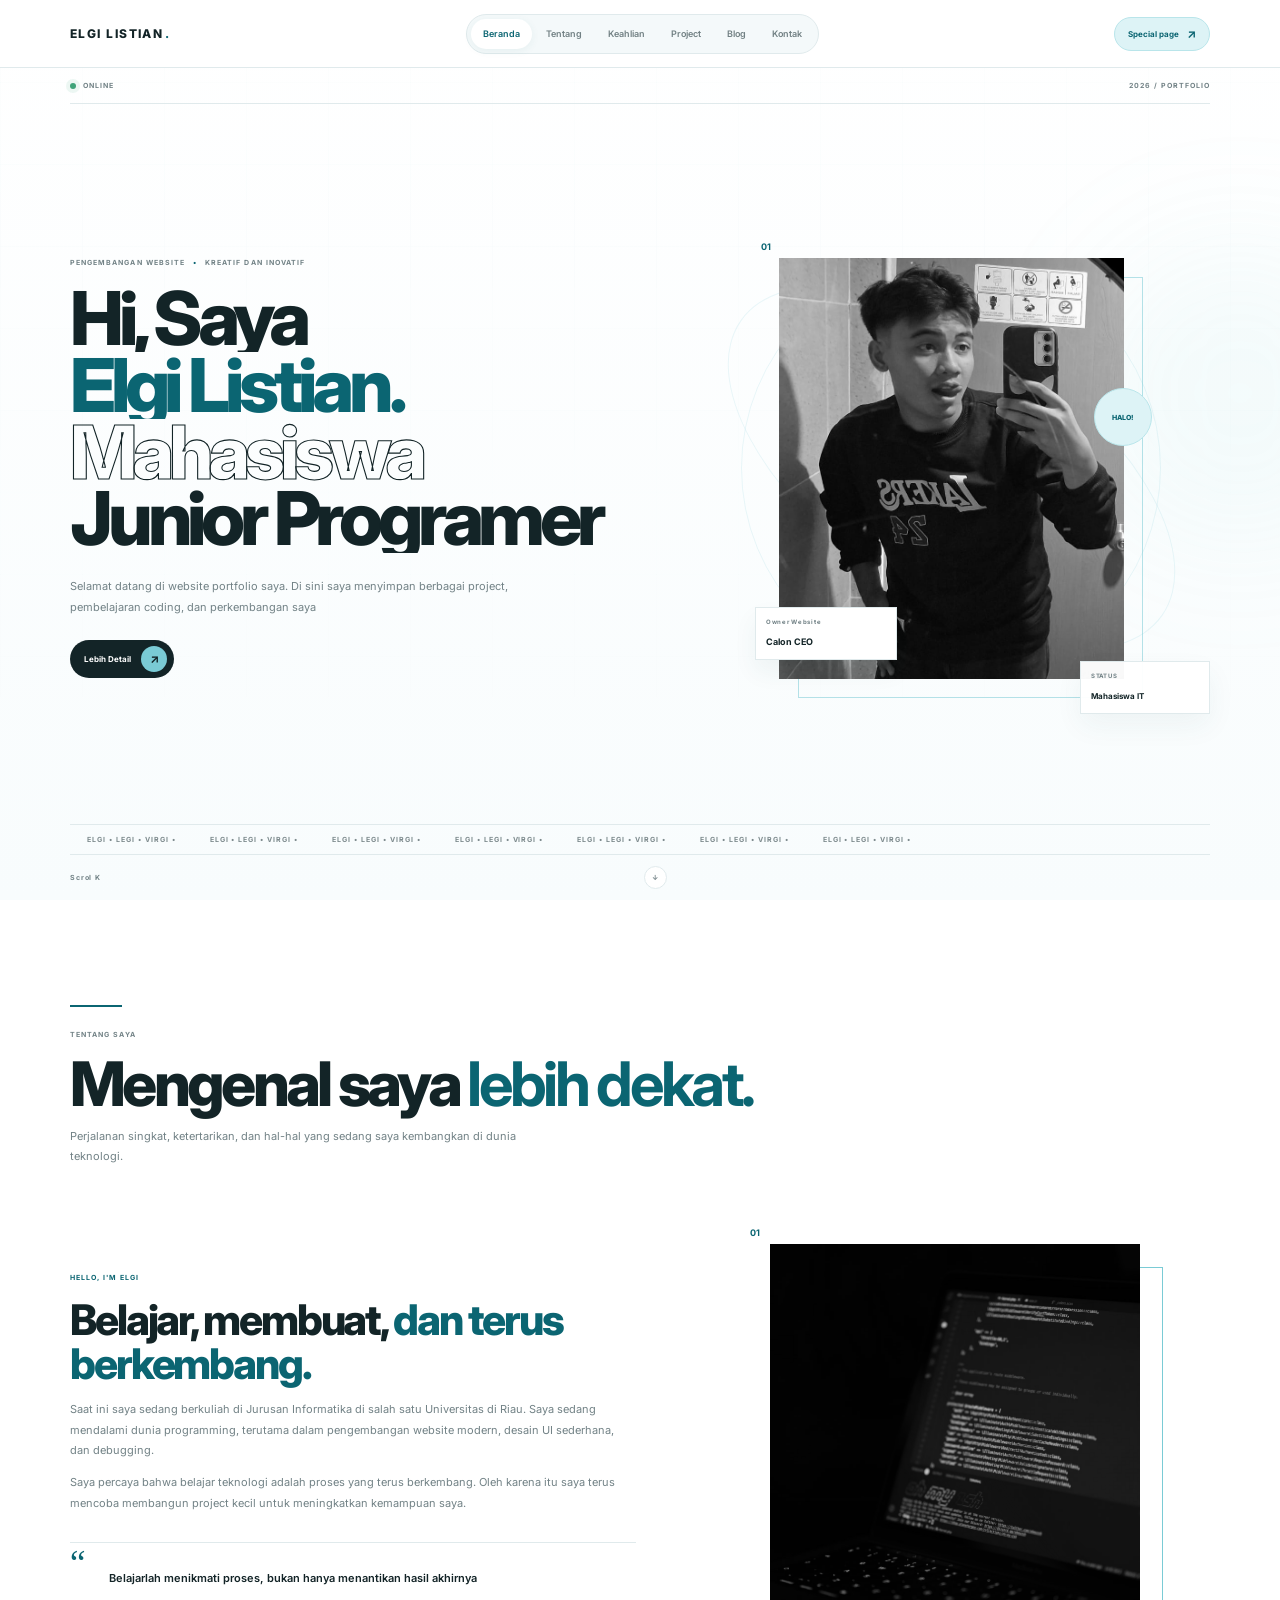
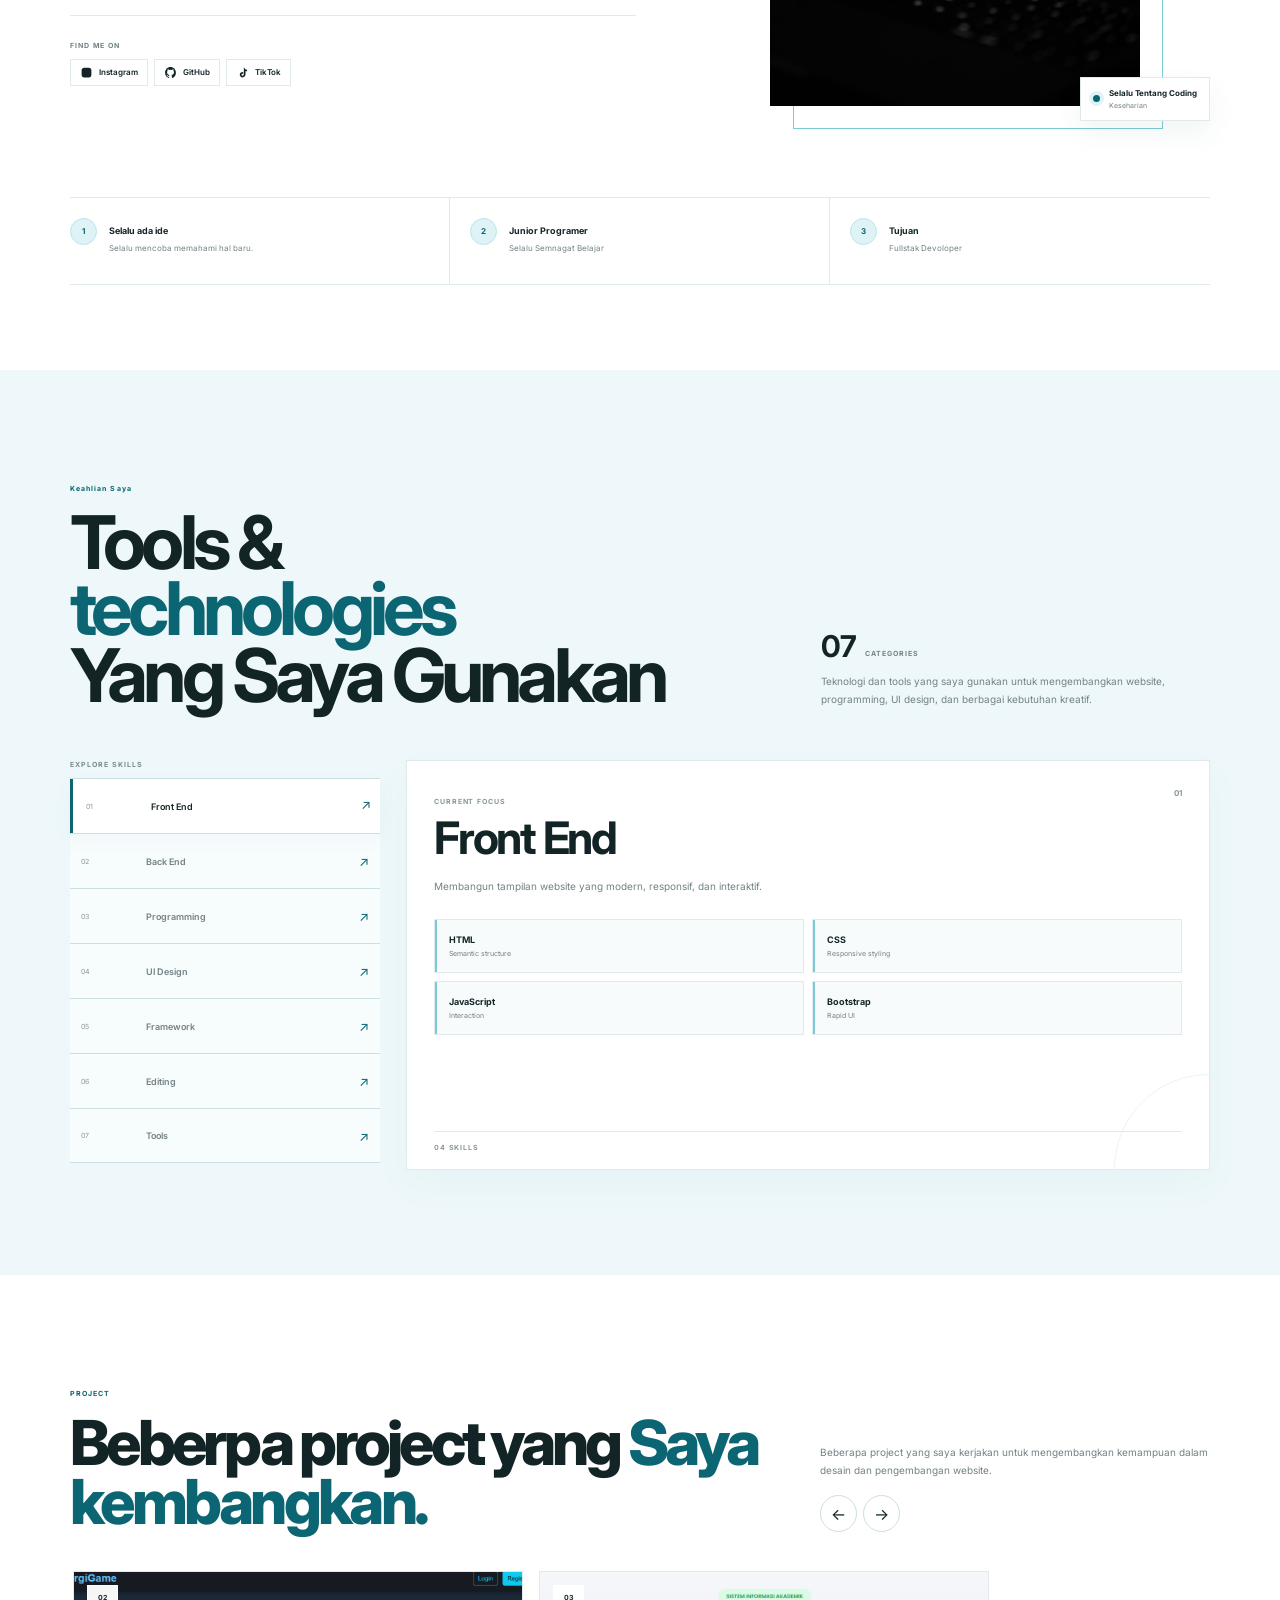
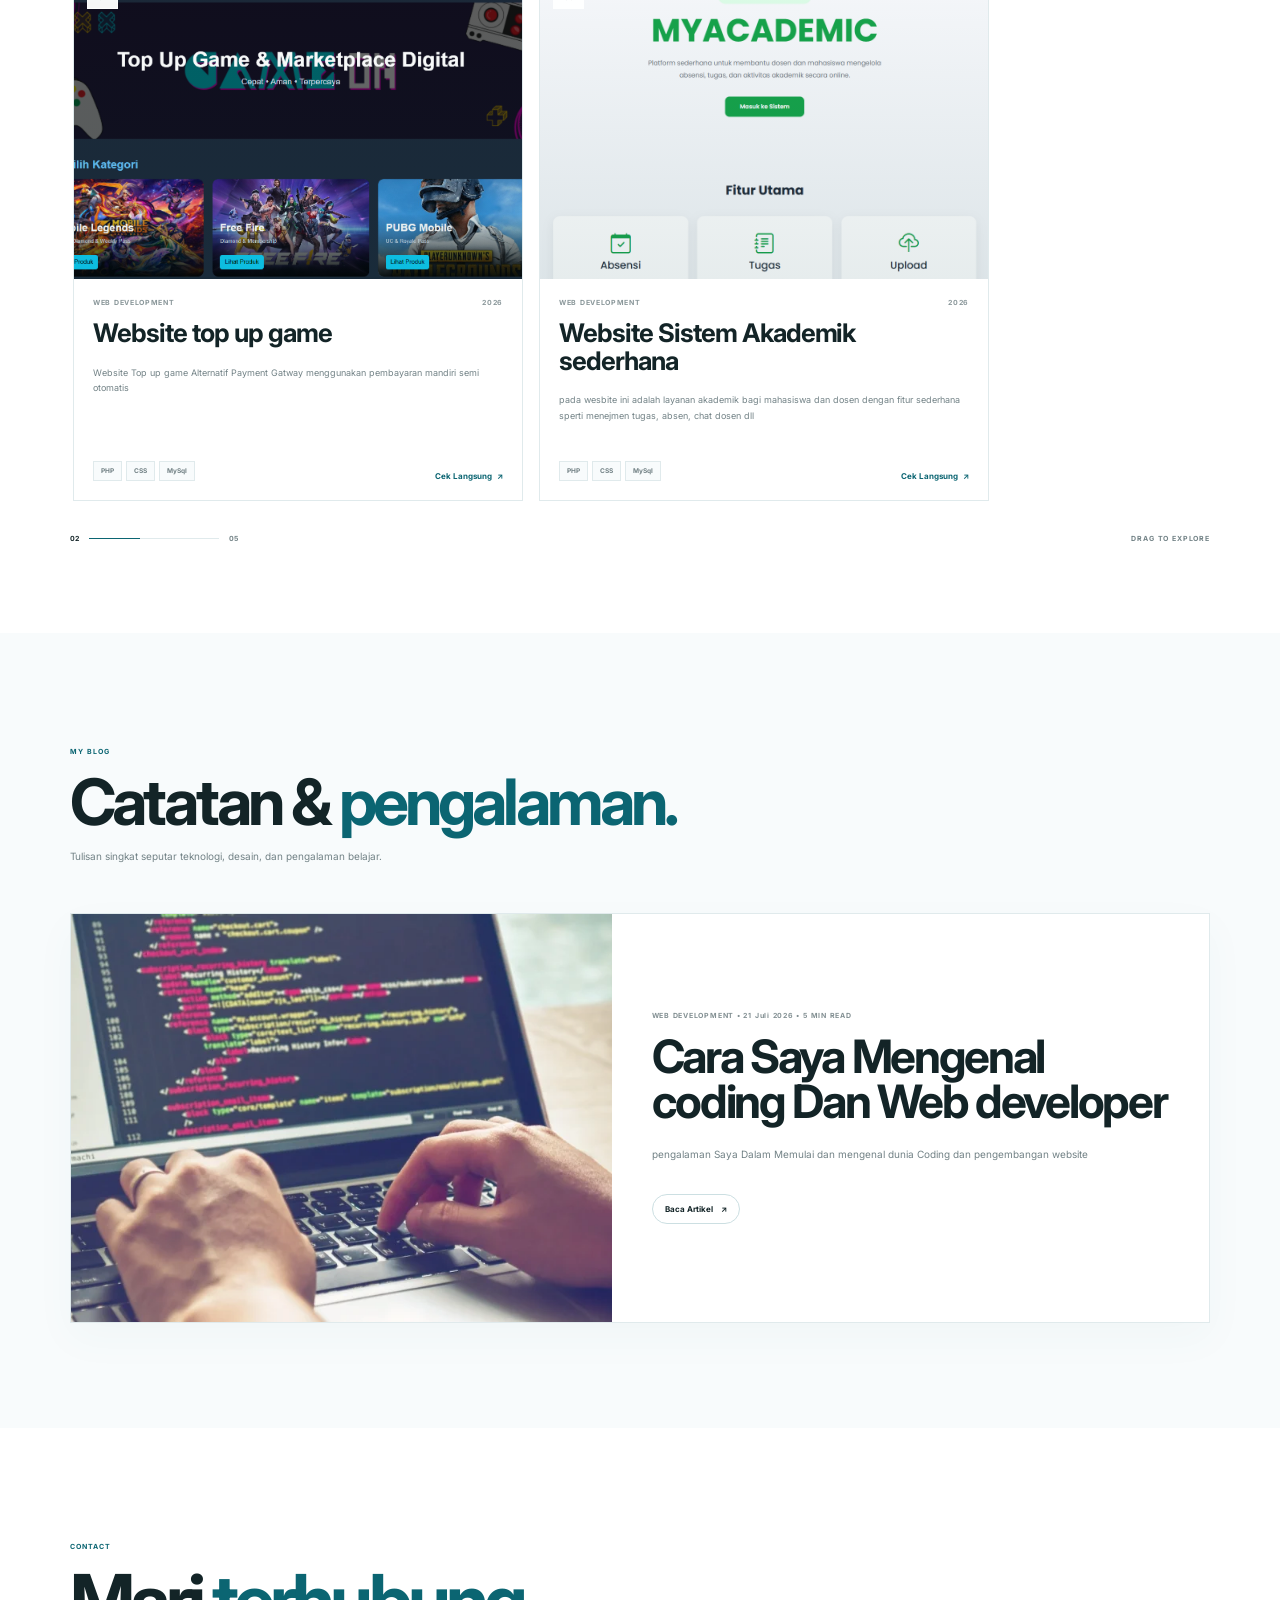
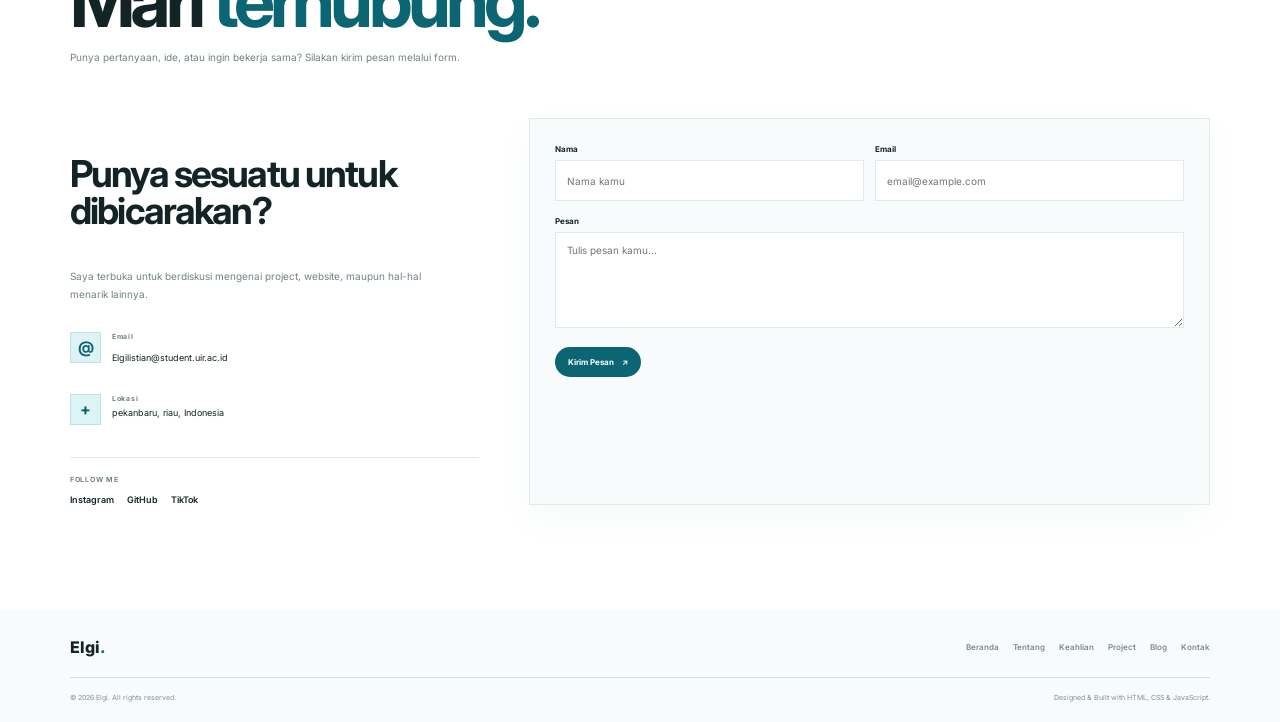
==== index.html @ 61b3d880 "Update index.html" ====
<!DOCTYPE html>
<html lang="id">
<head>
    <meta charset="UTF-8">
    <meta name="viewport" content="width=device-width, initial-scale=1.0">
    <title>Elgi Listiani — Portofolio Kreatif dalam Pengembangan Website dan Teknologi Digital</title>
    <link rel="icon" type="image/png" href="assets/Main.png">
    <meta
    name="description"
    content="Portfolio Elgi Listian, mahasiswa Teknik Informatika dan Junior Web Developer dari Riau. Lihat project website, keahlian, pengalaman belajar coding, dan berbagai karya yang saya kembangkan."
    >

    <meta name="robots" content="index, follow">
    
    <meta name="author" content="Elgi Listian">
    
    <link rel="canonical" href="https://elgilistian.web.id/">



    <!-- Google Font -->
    <link rel="preconnect" href="https://fonts.googleapis.com">
    <link rel="preconnect" href="https://fonts.gstatic.com" crossorigin>
    <link href="https://fonts.googleapis.com/css2?family=Inter:wght@400;500;600;700;800&display=swap" rel="stylesheet">

    <!-- CSS -->
    <link rel="stylesheet" href="style.css">
    <link
    rel="stylesheet"
    href="https://cdnjs.cloudflare.com/ajax/libs/font-awesome/7.0.0/css/all.min.css"
</head>

<body>
<!-- ================= DETAIL MODAL ================= -->

<div class="modal-overlay" id="detailModal">

    <div class="detail-modal">

        <!-- Close -->
        <button
            class="modal-close"
            id="modalClose"
            aria-label="Tutup"
        >
            &times;
        </button>


        <!-- Header Profile -->
        <div class="profile-header">

            <div class="profile-avatar">
                <img
                    src="assets/Main.png"
                    alt="Elgi Listiani"
                >
            </div>

            <div class="profile-heading">

                <span class="profile-label">
                    PROFIL SAYA
                </span>

                <h2>
                    Elgi Listiani
                </h2>

                <p>
                    Mahasiswa & Web Developer
                </p>

            </div>

        </div>


        <!-- Informasi -->
        <div class="profile-info">

            <!-- Nama -->
            <div class="info-card">


                <div class="info-text">

                    <span>Nama</span>

                    <strong>
                        Elgi Listiani
                    </strong>

                </div>

            </div>


            <!-- Pendidikan -->
            <div class="info-card">


                <div class="info-text">

                    <span>Pendidikan Terakhir</span>

                    <strong>
                        Universitas islam Riau
                    </strong>

                    <small>
                        S1 Teknik Informatika
                    </small>

                </div>

            </div>


            <!-- Alamat -->
            <div class="info-card">


                <div class="info-text">

                    <span>Alamat</span>

                    <strong>
                        Pekanbaru, Riau, Indonesia.
                    </strong>

                </div>

            </div>


            <!-- Status -->
            <div class="info-card">
                <div class="info-text">

                    <span>Status</span>

                    <strong>
                        Masih Mahasiswa
                    </strong>

                </div>

            </div>

        </div>


        <!-- Description -->
        <div class="profile-description">

            <div class="description-title">

                <span class="description-line"></span>

                <h3>
                    Info Singkat
                </h3>

            </div>

            <p>
                Biasa di panggil Legi seoarang mahasiswa it asal riau, selain coding Hobi saya ialah Bermain bola, bulu tangkis ,catur dll. Alasan memilih TI ialah melihat dampak perkambangan teknologi yang sangat pesat Rasanya rugi jika tidak menjadi bagianya. 
            </p>

        </div>


        <!-- Footer -->
        <div class="modal-footer">

            <span>
                ✦ Terima kasih sudah berkunjung
            </span>

        </div>

    </div>

</div>

<!-- =====================================================
     NAVBAR
===================================================== -->

<header class="site-header" id="siteHeader">

    <nav class="navbar">

        <a href="#beranda" class="nav-logo">
            ELGI LISTIAN<span>.</span>
        </a>


        <!-- DESKTOP MENU -->

        <div class="nav-menu" id="navMenu">

            <a href="#beranda" class="nav-link active">
                Beranda
            </a>

            <a href="#tentang" class="nav-link">
                Tentang
            </a>

            <a href="#keahlian" class="nav-link">
                Keahlian
            </a>

            <a href="#project" class="nav-link">
                Project
            </a>

            <a href="#blog" class="nav-link">
                Blog
            </a>

            <a href="#kontak" class="nav-link">
                Kontak
            </a>

        </div>


        <!-- CONTACT BUTTON -->

        <a href="#" class="nav-contact">
            Special page
            <span>↗</span>
        </a>


        <!-- HAMBURGER -->

        <button
            class="nav-toggle"
            id="navToggle"
            aria-label="Buka menu"
            aria-expanded="false"
        >

            <span></span>
            <span></span>

        </button>

    </nav>

</header>

    <main>

        <!-- ================= BERANDA ================= -->
        <section class="hero-new" id="beranda">

            <div class="hero-grid"></div>

            <div class="hero-glow"></div>


            <div class="hero-new-container">


                <!-- META -->

                <div class="hero-meta">

                    <div class="hero-meta-left">

                        <span class="live-dot"></span>

                        ONLINE

                    </div>

                    <div class="hero-meta-right">
                        2026 / PORTFOLIO
                    </div>

                </div>


                <!-- MAIN -->

                <div class="hero-main">


                    <!-- CONTENT -->

                    <div class="hero-new-content">

                        <div class="hero-kicker">

                            PENGEMBANGAN WEBSITE

                            <span>•</span>

                            KREATIF DAN INOVATIF

                        </div>


                        <h1 class="hero-new-title">

                            <span class="title-line">
                                Hi, Saya
                            </span>

                            <span class="title-name" style="color: #0b5d6a;">
                                Elgi Listian<span>.</span>
                            </span>

                            <span class="title-outline">
                                Mahasiswa
                            </span>
                            <span class="title-last">
                                Junior Programer
                            </span>

                        </h1>


                        <p class="hero-new-description">

                        Selamat datang di website portfolio saya. Di sini saya 
                        menyimpan berbagai project, pembelajaran coding, dan 
                        perkembangan saya

                        </p>


                        <div class="hero-new-actions">

                            <a
                                id="detailButton"
                                class="hero-main-btn"
                            >

                                <span>
                                    Lebih Detail
                                </span>

                                <b>↗</b>

                            </a>


                            <a
                                href="#"
                                class="hero-text-btn"
                            >
                            </a>

                        </div>


                        <!-- SOCIAL -->

                        <div class="hero-social">


                        </div>

                    </div>


                    <!-- VISUAL -->

                    <div class="hero-new-visual">

                        <div class="hero-orbit orbit-one"></div>
                        <div class="hero-orbit orbit-two"></div>


                        <div
                            class="hero-image-area"
                            id="heroImageArea"
                        >

                            <div class="hero-image-number">
                                01
                            </div>

                            <div class="hero-image-border"></div>

                            <img
                                src="assets/foto Elgi Listiani.png"
                                alt="Elgi"
                                class="hero-new-image"
                            >


                            <div class="hero-image-label">

                                <span>Owner Website</span>

                                <strong>
                                    Calon CEO
                                </strong>

                            </div>


                            <div
                                class="hero-follow"
                                id="heroFollow"
                            >
                                HALO!
                            </div>

                        </div>


                        <div class="hero-floating hero-float-one">

                            <span>STATUS</span>

                            <strong>
                                Mahasiswa IT
                            </strong>

                        </div>



                    </div>

                </div>


                <!-- MARQUEE -->

                <div class="hero-marquee">

                    <div class="hero-marquee-track">

                        <span>
                            ELGI • LEGI • VIRGI •
                        </span>
                        <span>
                            ELGI • LEGI • VIRGI •
                        </span>
                        <span>
                            ELGI • LEGI • VIRGI •
                        </span>
                        <span>
                            ELGI • LEGI • VIRGI •
                        </span>
                        <span>
                            ELGI • LEGI • VIRGI •
                        </span>
                        <span>
                            ELGI • LEGI • VIRGI •
                        </span>
                        <span>
                            ELGI • LEGI • VIRGI •
                        </span>
                    </div>

                </div>


                <!-- BOTTOM -->

                <div class="hero-bottom">

                    <span>
                       Scrol K
                    </span>

                    <span class="hero-scroll-arrow">
                        ↓
                    </span>

                    <span>
                       
                    </span>

                </div>

            </div>

        </section>


 <!-- ==================================================
     SECTION TENTANG
================================================== -->

        <section id="tentang" class="about-section">

            <div class="about-container">

                <!-- Section Heading -->
                <div class="about-heading">

                    <div class="heading-line"></div>

                    <span>TENTANG SAYA</span>

                    <h2>
                        Mengenal saya
                        <strong>lebih dekat.</strong>
                    </h2>

                    <p>
                        Perjalanan singkat, ketertarikan, dan hal-hal
                        yang sedang saya kembangkan di dunia teknologi.
                    </p>

                </div>


                <!-- Main About -->
                <div class="about-main">


                    <!-- ================= TEXT ================= -->

                    <div class="about-info">

                        <span class="about-overline">
                            HELLO, I'M ELGI
                        </span>

                        <h3>
                            Belajar, membuat,
                            <span>dan terus berkembang.</span>
                        </h3>

                        <p>
                            Saat ini saya sedang berkuliah di Jurusan Informatika di salah satu Universitas di Riau. Saya sedang mendalami dunia programming, terutama dalam pengembangan website modern, desain UI sederhana, dan debugging.
                        </p>

                        <p>
                        Saya percaya bahwa belajar teknologi adalah proses yang terus berkembang. Oleh karena itu saya terus mencoba membangun project kecil untuk meningkatkan kemampuan saya.
                        </p>


                        <!-- Quote -->
                        <div class="about-quote">

                            <div class="quote-mark">
                                “
                            </div>

                            <p>
                                Belajarlah menikmati proses, bukan hanya menantikan hasil akhirnya
                            </p>

                        </div>


                        <!-- Social Media -->
                    <div class="about-social">

                            <span class="social-label">
                                FIND ME ON
                            </span>

                            <div class="social-links">

                                <!-- Instagram -->
                                <a
                                    href="https://instagram.com/"
                                    target="_blank"
                                    rel="noopener noreferrer"
                                    class="social-link instagram"
                                    aria-label="Instagram"
                                >
                                    <svg viewBox="0 0 24 24" aria-hidden="true">
                                        <rect x="3" y="3" width="18" height="18" rx="5"></rect>
                                        <circle cx="12" cy="12" r="4"></circle>
                                        <circle cx="17.5" cy="6.5" r="1"></circle>
                                    </svg>

                                    <span>Instagram</span>
                                </a>


                                <!-- GitHub -->
                                <a
                                    href="https://github.com/"
                                    target="_blank"
                                    rel="noopener noreferrer"
                                    class="social-link github"
                                    aria-label="GitHub"
                                >
                                    <svg viewBox="0 0 24 24" aria-hidden="true">
                                        <path d="M12 2C6.48 2 2 6.58 2 12.25c0 4.52 2.87 8.35 6.84 9.7.5.1.68-.22.68-.49v-1.73c-2.78.62-3.37-1.38-3.37-1.38-.46-1.19-1.11-1.51-1.11-1.51-.91-.64.07-.63.07-.63 1 .08 1.53 1.06 1.53 1.06.9 1.58 2.35 1.12 2.93.86.09-.67.35-1.12.64-1.38-2.22-.26-4.55-1.14-4.55-5.06 0-1.12.39-2.04 1.03-2.76-.1-.26-.45-1.31.1-2.73 0 0 .84-.28 2.75 1.05a9.25 9.25 0 0 1 5.01 0c1.91-1.33 2.75-1.05 2.75-1.05.55 1.42.2 2.47.1 2.73.64.72 1.03 1.64 1.03 2.76 0 3.93-2.34 4.8-4.57 5.05.36.32.68.94.68 1.9v2.82c0 .27.18.59.69.49A10.26 10.26 0 0 0 22 12.25C22 6.58 17.52 2 12 2z"></path>
                                    </svg>

                                    <span>GitHub</span>
                                </a>


                                <!-- TikTok -->
                                <a
                                    href="https://tiktok.com/"
                                    target="_blank"
                                    rel="noopener noreferrer"
                                    class="social-link tiktok"
                                    aria-label="TikTok"
                                >
                                    <svg viewBox="0 0 24 24" aria-hidden="true">
                                        <path d="M15.5 3c.25 1.55 1.12 2.73 2.5 3.35.75.34 1.5.48 2.5.5v3.02c-1.04.01-2.01-.2-2.9-.61v6.1c0 3.62-2.56 5.64-5.6 5.64-2.77 0-5-2.07-5-4.82 0-2.9 2.39-4.96 5.2-4.96.36 0 .72.04 1.08.12v3.05a2.84 2.84 0 0 0-1.03-.19c-1.14 0-2.18.77-2.18 1.98 0 1.14.9 1.83 1.93 1.83 1.25 0 2.45-.73 2.45-2.67V3h3.05z"></path>
                                    </svg>

                                    <span>TikTok</span>
                                </a>

                            </div>

                    </div>

                    </div>


                    <!-- ================= VISUAL ================= -->

                    <div class="about-visual">

                        <div class="about-photo-wrapper">

                            <!-- Decorative number -->
                            <div class="photo-number">
                                01
                            </div>

                            <div class="about-photo">

                                <img
                                    src="assets/b1.jpg"
                                    alt="Elgi Listiani"
                                >

                            </div>

                            <!-- Blue decoration -->
                            <div class="photo-frame"></div>

                        </div>

                        


                        <!-- Floating Info -->

                        <div class="about-floating-card">

                            <div class="floating-dot"></div>

                            <div>
                                <strong>
                                    Selalu Tentang Coding
                                </strong>

                                <span>
                                    Keseharian
                                </span>
                            </div>

                        </div>

                        

                    </div>

                </div>

                


                <!-- ================= BOTTOM HIGHLIGHT ================= -->

                <div class="about-bottom">

                    <div class="bottom-item">

                        <span class="bottom-icon">
                            1
                        </span>

                        <div>
                            <strong>
                                Selalu ada ide
                            </strong>

                            <p>
                                Selalu mencoba memahami
                                hal baru.
                            </p>
                        </div>

                    </div>


                    <div class="bottom-item">

                        <span class="bottom-icon">
                            2
                        </span>

                        <div>
                            <strong>
                                Junior Programer
                            </strong>

                            <p>
                                Selalu Semnagat Belajar
                            </p>
                        </div>

                    </div>


                    <div class="bottom-item">

                        <span class="bottom-icon">
                            3
                        </span>

                        <div>
                            <strong>
                                Tujuan
                            </strong>

                            <p>
                                Fullstak Devoloper
                            </p>
                        </div>

                    </div>

                </div>

            </div>

        </section>

<!-- ==================================================
     SECTION KEAHLIAN
================================================== -->

        <section class="pro-skills" id="keahlian">

            <div class="pro-skills-container">

                <!-- HEADER -->
                <div class="pro-skills-header">

                    <div class="pro-title-wrap">

                        <span class="pro-overline">
                            Keahlian Saya
                        </span>

                        <h2>
                            Tools &<br>
                            <span>technologies</span><br>
                            Yang Saya Gunakan
                        </h2>

                    </div>

                    <div class="pro-header-side">

                        <div class="pro-counter">
                            <strong>07</strong>
                            <span>CATEGORIES</span>
                        </div>

                        <p>
                            Teknologi dan tools yang saya gunakan
                            untuk mengembangkan website, programming,
                            UI design, dan berbagai kebutuhan kreatif.
                        </p>

                    </div>

                </div>


                <!-- MAIN -->
                <div class="pro-skills-content">


                    <!-- CATEGORY -->
                    <aside class="pro-category-nav">

                        <div class="pro-nav-label">
                            EXPLORE SKILLS
                        </div>


                        <button class="pro-category active"
                            data-skill="frontend">

                            <span class="pro-cat-number">01</span>

                            <span class="pro-cat-icon">
                                <i class="fa-solid fa-code"></i>
                            </span>

                            <span class="pro-cat-name">
                                Front End
                            </span>

                            <span class="pro-cat-arrow">
                                ↗
                            </span>

                        </button>


                        <button class="pro-category"
                            data-skill="backend">

                            <span class="pro-cat-number">02</span>

                            <span class="pro-cat-icon">
                                <i class="fa-solid fa-server"></i>
                            </span>

                            <span class="pro-cat-name">
                                Back End
                            </span>

                            <span class="pro-cat-arrow">
                                ↗
                            </span>

                        </button>


                        <button class="pro-category"
                            data-skill="programming">

                            <span class="pro-cat-number">03</span>

                            <span class="pro-cat-icon">
                                <i class="fa-solid fa-terminal"></i>
                            </span>

                            <span class="pro-cat-name">
                                Programming
                            </span>

                            <span class="pro-cat-arrow">
                                ↗
                            </span>

                        </button>


                        <button class="pro-category"
                            data-skill="ui">

                            <span class="pro-cat-number">04</span>

                            <span class="pro-cat-icon">
                                <i class="fa-solid fa-pen-ruler"></i>
                            </span>

                            <span class="pro-cat-name">
                                UI Design
                            </span>

                            <span class="pro-cat-arrow">
                                ↗
                            </span>

                        </button>


                        <button class="pro-category"
                            data-skill="framework">

                            <span class="pro-cat-number">05</span>

                            <span class="pro-cat-icon">
                                <i class="fa-solid fa-layer-group"></i>
                            </span>

                            <span class="pro-cat-name">
                                Framework
                            </span>

                            <span class="pro-cat-arrow">
                                ↗
                            </span>

                        </button>


                        <button class="pro-category"
                            data-skill="editing">

                            <span class="pro-cat-number">06</span>

                            <span class="pro-cat-icon">
                                <i class="fa-solid fa-wand-magic-sparkles"></i>
                            </span>

                            <span class="pro-cat-name">
                                Editing
                            </span>

                            <span class="pro-cat-arrow">
                                ↗
                            </span>

                        </button>


                        <button class="pro-category"
                            data-skill="tools">

                            <span class="pro-cat-number">07</span>

                            <span class="pro-cat-icon">
                                <i class="fa-solid fa-screwdriver-wrench"></i>
                            </span>

                            <span class="pro-cat-name">
                                Tools
                            </span>

                            <span class="pro-cat-arrow">
                                ↗
                            </span>

                        </button>

                    </aside>


                    <!-- SHOWCASE -->
                    <div class="pro-showcase">

                        <div class="showcase-top">

                            <div>

                                <span class="showcase-label">
                                    CURRENT FOCUS
                                </span>

                                <h3 id="proSkillTitle">
                                    Front End
                                </h3>

                            </div>

                            <div
                                class="showcase-number"
                                id="proSkillNumber">
                                01
                            </div>

                        </div>


                        <p
                            class="showcase-description"
                            id="proSkillDescription">
                            Membangun tampilan website yang modern,
                            responsif, dan interaktif.
                        </p>


                        <div
                            class="pro-skill-list"
                            id="proSkillList">
                        </div>


                        <div class="showcase-footer">

                            <span id="proSkillCount">
                                03 SKILLS
                            </span>

                        </div>

                        <div class="showcase-orb"></div>

                    </div>

                </div>


            </div>

        </section>

<!-- ==================================================
     PROJECT SECTION
================================================== -->

        <section id="project" class="projects-section">

            <div class="projects-container">

                <!-- HEADER -->

                <div class="projects-header">

                    <div class="projects-title">

                        <span class="section-label">
                            PROJECT
                        </span>

                        <h2>
                            Beberpa project yang
                            <span> Saya kembangkan.</span>
                        </h2>

                    </div>

                    <div class="projects-description">

                        <p>
                            Beberapa project yang saya kerjakan
                            untuk mengembangkan kemampuan dalam
                            desain dan pengembangan website.
                        </p>

                        <div class="slider-controls">

                            <button
                                type="button"
                                id="projectPrev"
                                class="slider-button"
                                aria-label="Project sebelumnya"
                            >
                                <span>←</span>
                            </button>

                            <button
                                type="button"
                                id="projectNext"
                                class="slider-button"
                                aria-label="Project berikutnya"
                            >
                                <span>→</span>
                            </button>

                        </div>

                    </div>

                </div>


                <!-- PROJECT SLIDER -->

                <div
                    class="projects-slider"
                    id="projectsSlider"
                >

                    <!-- PROJECT 01 -->

                    <article class="project-card">

                        <div class="project-image">

                            <img
                                src="assets/pro1.png"
                                alt="Sistem Informasi Rumah Sakit"
                                draggable="false"
                            >

                            <div class="project-overlay"></div>

                            <span class="project-number">
                                01
                            </span>

                            <button
                                type="button"
                                class="preview-button"
                                data-project="project1"
                            >
                                Preview
                            </button>

                        </div>


                        <div class="project-body">

                            <div class="project-meta">

                                <span>
                                    WEB DEVELOPMENT
                                </span>

                                <span>
                                    2026
                                </span>

                            </div>

                            <h3>
                                Website "Jasa Pembuatan Website"
                            </h3>

                            <p>
                                Ini Adalah Project website untuk membuat layanan pemasanan 
                                website berbasis php sebagai backend
                            </p>


                            <div class="project-footer">

                                <div class="project-tags">

                                    <span>PHP</span>
                                    <span>Bootstrap</span>
                                    <span>MySql</span>

                                </div>

                                <a
                                    href="https://vicode.ct.ws/"
                                    target="_blank"
                                    rel="noopener noreferrer"
                                    class="project-direct-link"
                                >
                                    Cek Langsung
                                    <span>↗</span>
                                </a>

                            </div>

                        </div>

                    </article>


                    <!-- PROJECT 02 -->

                    <article class="project-card">

                        <div class="project-image">

                            <img
                                src="assets/pro2.png"
                                alt="Personal Portfolio"
                                draggable="false"
                            >

                            <div class="project-overlay"></div>

                            <span class="project-number">
                                02
                            </span>

                            <button
                                type="button"
                                class="preview-button"
                                data-project="project2"
                            >
                                Preview
                            </button>

                        </div>


                        <div class="project-body">

                            <div class="project-meta">

                                <span>
                                    WEB DEVELOPMENT
                                </span>

                                <span>
                                    2026
                                </span>

                            </div>

                            <h3>
                                Website top up game
                            </h3>

                            <p>
                                Website Top up game Alternatif Payment Gatway menggunakan pembayaran mandiri semi otomatis
                            </p>


                            <div class="project-footer">

                                <div class="project-tags">

                                    <span>PHP</span>
                                    <span>CSS</span>
                                    <span>MySql</span>

                                </div>

                                <a
                                    href="https://virgigame.gt.tc/"
                                    target="_blank"
                                    rel="noopener noreferrer"
                                    class="project-direct-link"
                                >
                                    Cek Langsung
                                    <span>↗</span>
                                </a>

                            </div>

                        </div>

                    </article>


                    <!-- PROJECT 03 -->

                    <article class="project-card">

                        <div class="project-image">

                            <img
                                src="assets/pro3.png"
                                alt="Dashboard Management"
                                draggable="false"
                            >

                            <div class="project-overlay"></div>

                            <span class="project-number">
                                03
                            </span>

                            <button
                                type="button"
                                class="preview-button"
                                data-project="project3"
                            >
                                Preview
                            </button>

                        </div>


                        <div class="project-body">

                            <div class="project-meta">

                                <span>
                                    WEB DEVELOPMENT
                                </span>

                                <span>
                                    2026
                                </span>

                            </div>

                            <h3>
                                Website Sistem Akademik sederhana
                            </h3>

                            <p >
                                pada wesbite ini adalah layanan akademik bagi mahasiswa dan dosen dengan fitur sederhana sperti menejmen tugas, absen, chat dosen dll
                            </p>


                            <div class="project-footer">

                                <div class="project-tags">

                                    <span>PHP</span>
                                    <span>CSS</span>
                                    <span>MySql</span>

                                </div>

                                <a
                                    href="https://myacademic.ct.ws/"
                                    target="_blank"
                                    rel="noopener noreferrer"
                                    class="project-direct-link"
                                >
                                    Cek Langsung
                                    <span>↗</span>
                                </a>

                            </div>

                        </div>

                    </article>


                    <!-- PROJECT 04 -->

                    <article class="project-card">

                        <div class="project-image">

                            <img
                                src="assets/port-2.png"
                                alt="Modern Landing Page"
                                draggable="false"
                            >

                            <div class="project-overlay"></div>

                            <span class="project-number">
                                04
                            </span>

                            <button
                                type="button"
                                class="preview-button"
                                data-project="project4"
                            >
                                Preview
                            </button>

                        </div>


                        <div class="project-body">

                            <div class="project-meta">

                                <span>
                                    UI DISAIGN
                                </span>

                                <span>
                                    2026
                                </span>

                            </div>

                            <h3>
                                Desain Sistem Rumah Sakit
                            </h3>

                            <p>
                            Saya Dan tim Saya memrancang desain sistem rumah sakit yang terdapat 3 role pasien ,Admin, Dokter. Yang bertujuan untuk menyelesaikan matkul Analisis Desain Perangkat Lunak
                            </p>


                            <div class="project-footer">

                                <div class="project-tags">


                                    <span>Figma</span>

                                </div>

                                <a
                                    href="https://figma.com"
                                    target="_blank"
                                    rel="noopener noreferrer"
                                    class="project-direct-link"
                                >
                                    Cek Langsung
                                    <span>↗</span>
                                </a>

                            </div>

                        </div>

                    </article>
                    <article class="project-card">

                        <div class="project-image">

                            <img
                                src="assets/pro5.png"
                                alt="Modern Landing Page"
                                draggable="false"
                            >

                            <div class="project-overlay"></div>

                            <span class="project-number">
                                05
                            </span>

                            <button
                                type="button"
                                class="preview-button"
                                data-project="project5"
                            >
                                Preview
                            </button>

                        </div>


                        <div class="project-body">

                            <div class="project-meta">

                                <span>
                                    LANDING PAGE
                                </span>

                                <span>
                                    2025
                                </span>

                            </div>

                            <h3>
                                Landing Page untuk menyimpan media
                            </h3>

                            <p>
                            Saya membuat wesbite landing page untuk menyimpan foto dan vidio sebagai percobaan Membangun Wesbite yang responsif dan modren. 
                            </p>


                            <div class="project-footer">

                                <div class="project-tags">


                                    <span>Html</span>
                                    <span>CSS</span>
                                    <span>JavaScript</span>

                                </div>

                                <a
                                    href="https://github.com"
                                    target="_blank"
                                    rel="noopener noreferrer"
                                    class="project-direct-link"
                                >
                                    Cek Langsung
                                    <span>↗</span>
                                </a>

                            </div>

                        </div>

                    </article>

                </div>


                <!-- BOTTOM -->

                <div class="projects-bottom">

                    <div class="project-counter">

                        <strong id="projectCurrent">
                            01
                        </strong>

                        <div class="counter-line">
                            <span id="projectProgress"></span>
                        </div>

                        <span>
                            05
                        </span>

                    </div>

                    <span class="drag-text">
                        DRAG TO EXPLORE
                    </span>

                </div>

            </div>

        </section>


        <!-- ==================================================
            PROJECT PREVIEW MODAL
        ================================================== -->

        <div
            class="project-modal"
            id="projectModal"
            aria-hidden="true"
        >

            <div class="modal-backdrop"></div>


            <div
                class="project-modal-box"
                role="dialog"
                aria-modal="true"
                aria-labelledby="modalProjectTitle"
            >

                <button
                    type="button"
                    class="modal-close"
                    id="modalClose"
                    aria-label="Tutup preview"
                >
                    ×
                </button>


                <!-- IMAGE -->

                <div class="modal-image">

                    <img
                        id="modalProjectImage"
                        src=""
                        alt=""
                    >

                </div>


                <!-- CONTENT -->

                <div class="modal-content">

                    <div class="modal-meta">

                        <span id="modalProjectCategory">
                            WEB DEVELOPMENT
                        </span>

                        <span id="modalProjectYear">
                            2026
                        </span>

                    </div>


                    <h3 id="modalProjectTitle">
                        Project Title
                    </h3>


                    <p id="modalProjectDescription">
                        Project description.
                    </p>


                    <div class="modal-tech">

                        <span id="modalTech1">
                            HTML
                        </span>

                        <span id="modalTech2">
                            CSS
                        </span>

                        <span id="modalTech3">
                            JavaScript
                        </span>

                    </div>


                    <a
                        href="#"
                        target="_blank"
                        rel="noopener noreferrer"
                        class="modal-direct-link"
                        id="modalDirectLink"
                    >
                        Cek Project Langsung

                        <span>
                            ↗
                        </span>

                    </a>

                </div>

            </div>

        </div>
        <!-- =========================
            BLOG SECTION
        ========================= -->

        <section class="blog-section" id="blog">

            <div class="blog-container">

                <div class="blog-heading">
                    <span>MY BLOG</span>

                    <h2>
                        Catatan & <strong>pengalaman.</strong>
                    </h2>

                    <p>
                        Tulisan singkat seputar teknologi,
                        desain, dan pengalaman belajar.
                    </p>
                </div>


                <article class="blog-single">

                    <div class="blog-single-image">

                        <img
                            src="assets/blog1.png"
                            alt="Memulai Perjalanan Menjadi Web Developer"
                        >

                    </div>


                    <div class="blog-single-content">

                        <div class="blog-meta">
                            WEB DEVELOPMENT
                            <span>•</span>
                            21 Juli 2026
                            <span>•</span>
                            5 MIN READ
                        </div>


                        <h3>
                            Cara Saya Mengenal coding Dan Web developer
                        </h3>


                        <p>
                        pengalaman Saya Dalam Memulai dan mengenal dunia Coding dan 
                        pengembangan website 
                        </p>


                        <button
                            class="blog-btn"
                            data-blog="1"
                        >
                            Baca Artikel
                            <span>↗</span>
                        </button>

                    </div>

                </article>

            </div>

        </section>


<!-- =========================
     BLOG MODAL
========================= -->

<div class="blog-modal" id="blogModal">

    <div class="blog-modal-overlay"></div>

    <div class="blog-modal-box">

        <button
            class="blog-modal-close"
            id="blogModalClose"
        >
            ×
        </button>

        <img
            id="blogModalImage"
            src=""
            alt=""
        >

        <div class="blog-modal-body">

            <small id="blogModalMeta"></small>

            <h2 id="blogModalTitle"></h2>

            <p id="blogModalDescription"></p>

            <div id="blogModalText"></div>

        </div>

    </div>

</div>


<!-- BLOG MODAL -->

<div class="blog-modal" id="blogModal">

    <div class="blog-modal-overlay"></div>

    <div class="blog-modal-box">

        <button
            class="blog-modal-close"
            id="blogModalClose"
        >
            ×
        </button>

        <img
            id="blogModalImage"
            src=""
            alt=""
        >

        <div class="blog-modal-body">

            <small id="blogModalMeta"></small>

            <h2 id="blogModalTitle"></h2>

            <p id="blogModalDescription"></p>

            <div id="blogModalText"></div>

        </div>

    </div>

</div>


<!-- =========================================
     CONTACT SECTION
========================================= -->

<section class="contact-section" id="kontak">

    <div class="contact-container">

        <!-- HEADER -->
        <div class="contact-heading">

            <span>CONTACT</span>

            <h2>
                Mari <strong>terhubung.</strong>
            </h2>

            <p>
                Punya pertanyaan, ide, atau ingin bekerja
                sama? Silakan kirim pesan melalui form.
            </p>

        </div>


        <!-- CONTACT CONTENT -->
        <div class="contact-wrapper">

            <!-- LEFT -->
            <div class="contact-info">

                <div class="contact-intro">

                    <h3>
                        Punya sesuatu
                        untuk dibicarakan?
                    </h3>

                    <p>
                        Saya terbuka untuk berdiskusi mengenai
                        project, website, maupun hal-hal menarik
                        lainnya.
                    </p>

                </div>


                <!-- EMAIL -->
                <div class="contact-item">

                    <div class="contact-icon">
                        @
                    </div>

                    <div>
                        <span>Email</span>
                        <a href="mailto:emailkamu@gmail.com">
                            Elgilistian@student.uir.ac.id
                        </a>
                    </div>

                </div>


                <!-- LOCATION -->
                <div class="contact-item">

                    <div class="contact-icon">
                        +
                    </div>

                    <div>
                        <span>Lokasi</span>
                        <p>pekanbaru, riau, Indonesia</p>
                    </div>

                </div>


                <!-- SOCIAL -->
                <div class="contact-social">

                    <span>FOLLOW ME</span>

                    <div class="contact-social-links">

                        <a href="#" aria-label="Instagram">
                            Instagram
                        </a>

                        <a href="#" aria-label="GitHub">
                            GitHub
                        </a>

                        <a href="#" aria-label="TikTok">
                            TikTok
                        </a>

                    </div>

                </div>

            </div>


            <!-- RIGHT : FORM -->
            <div class="contact-form-box">

                <form
                    id="contactForm"
                    action="https://formspree.io/f/xgaeenbq"
                    method="POST"
                >
                    <div class="form-row">

                        <div class="form-group">
                            <label for="name">
                                Nama
                            </label>

                            <input
                                type="text"
                                id="name"
                                name="name"
                                placeholder="Nama kamu"
                                required
                            >
                        </div>

                        <div class="form-group">
                            <label for="email">
                                Email
                            </label>

                            <input
                                type="email"
                                id="email"
                                name="email"
                                placeholder="email@example.com"
                                required
                            >
                        </div>

                    </div>

                    <div class="form-group">
                        <label for="message">
                            Pesan
                        </label>

                        <textarea
                            id="message"
                            name="message"
                            rows="6"
                            placeholder="Tulis pesan kamu..."
                            required
                        ></textarea>
                    </div>

                    <button
                        type="submit"
                        class="contact-submit"
                    >
                         Kirim Pesan
                        <span>↗</span>
                    </button>

                    <p
                        class="form-status"
                        id="formStatus"
                    ></p>

                </form>



            </div>

        </div>

    </div>

</section>



<!-- =========================================
     FOOTER
========================================= -->

<footer class="footer" >

    <div class="footer-container">

        <div class="footer-top">

            <!-- LOGO -->
            <a
                href="#beranda"
                class="footer-logo"
            >
                Elgi<span>.</span>
            </a>


            <!-- NAVIGATION -->
            <nav class="footer-nav">

                <a href="#beranda">
                    Beranda
                </a>

                <a href="#tentang">
                    Tentang
                </a>

                <a href="#keahlian">
                    Keahlian
                </a>

                <a href="#project">
                    Project
                </a>

                <a href="#blog">
                    Blog
                </a>

                <a href="#kontak">
                    Kontak
                </a>

            </nav>




        </div>


        <div class="footer-bottom">

            <p>
                © 2026 Elgi. All rights reserved.
            </p>

            <p>
                Designed & Built with HTML, CSS & JavaScript.
            </p>

        </div>

    </div>

</footer>

</main>

<script src="script.js"></script>
</body>
</html>
---- style.css ----
/* =========================================================
   ELGI LISTIANI — PORTFOLIO
   WHITE / LIGHT BLUE EDITORIAL UI
   COMPACT DESKTOP + RESPONSIVE MOBILE
========================================================= */


/* =========================================================
   VARIABLES
========================================================= */

:root {
    --white: #ffffff;
    --paper: #f8fbfc;
    --paper-blue: #eef8fa;

    --blue-xs: #edf9fb;
    --blue-soft: #ddf3f6;
    --blue-light: #b9e5ea;
    --blue: #7acbd5;
    --blue-dark: #0b6572;

    --ink: #132427;
    --ink-soft: #314548;

    --muted: #728286;
    --muted-light: #9aa8ab;

    --line: #e0eaec;
    --line-strong: #ccdfe2;

    --container: 1140px;

    --ease: cubic-bezier(.22, 1, .36, 1);
}


/* =========================================================
   RESET
========================================================= */

*,
*::before,
*::after {
    box-sizing: border-box;
}

html {
    margin: 0;
    padding: 0;

    scroll-behavior: smooth;
    scroll-padding-top: 90px;
}

body {
    margin: 0;
    padding: 0;

    min-width: 320px;

    overflow-x: hidden;

    background:
        var(--paper);

    color:
        var(--ink);

    font-family:
        "Inter",
        sans-serif;

    -webkit-font-smoothing:
        antialiased;

    -moz-osx-font-smoothing:
        grayscale;

    text-rendering:
        optimizeLegibility;
}

body.lock-scroll {
    overflow: hidden;
}

img {
    display: block;
    max-width: 100%;
}

a {
    color: inherit;
    text-decoration: none;
}

button,
input,
textarea {
    font: inherit;
}

button {
    border: 0;
}

::selection {
    background:
        var(--blue-light);

    color:
        var(--blue-dark);
}

section {
    position: relative;
}

#beranda,
#tentang,
#keahlian,
#project,
#blog,
#kontak {
    scroll-margin-top: 88px;
}


/* =========================================================
   NAVBAR — REDESIGNED
========================================================= */

.site-header {
    position: fixed;

    top: 0;
    left: 0;
    right: 0;

    z-index: 1000;

    height: 68px;

    background:
        rgba(255,255,255,.94);

    border-bottom:
        1px solid
        var(--line);

    transition:
        height .3s var(--ease),
        background .25s ease,
        box-shadow .3s ease;
}

.site-header.scrolled {
    background:
        rgba(255,255,255,.98);

    box-shadow:
        0 8px 25px
        rgba(22,78,86,.05);
}

.navbar {
    position: relative;

    width:
        min(
            var(--container),
            calc(100% - 36px)
        );

    height: 100%;

    margin: 0 auto;

    display: grid;

    grid-template-columns:
        auto
        1fr
        auto;

    align-items: center;

    gap: 25px;
}


/* Logo */

.nav-logo {
    display: inline-flex;

    align-items: baseline;

    gap: 2px;

    color:
        var(--ink);

    font-size:
        12px;

    font-weight:
        800;

    letter-spacing:
        .12em;

    white-space:
        nowrap;
}

.nav-logo span {
    color:
        var(--blue-dark);
}


/* Menu */

.nav-menu {
    justify-self:
        center;

    display:
        flex;

    align-items:
        center;

    gap:
        2px;

    padding:
        4px;

    background:
        #f4f9fa;

    border:
        1px solid
        var(--line);

    border-radius:
        999px;
}

.nav-link {
    position: relative;

    display:
        inline-flex;

    align-items:
        center;

    justify-content:
        center;

    min-height:
        30px;

    padding:
        0 12px;

    border-radius:
        999px;

    color:
        #718083;

    font-size:
        9px;

    font-weight:
        600;

    transition:
        color .25s ease,
        background .25s ease,
        box-shadow .25s ease;
}

.nav-link::after {
    display:
        none;
}

.nav-link:hover {
    color:
        var(--blue-dark);

    background:
        rgba(255,255,255,.75);
}

.nav-link.active {
    color:
        var(--blue-dark);

    background:
        #fff;

    box-shadow:
        0 2px 8px
        rgba(48,111,119,.07);
}


/* Special page */

.nav-contact {
    display:
        inline-flex;

    align-items:
        center;

    gap:
        8px;

    min-height:
        34px;

    padding:
        0 13px;

    border:
        1px solid
        var(--blue-light);

    border-radius:
        999px;

    background:
        var(--blue-soft);

    color:
        var(--blue-dark);

    font-size:
        8px;

    font-weight:
        700;

    transition:
        background .25s ease,
        border-color .25s ease,
        transform .25s var(--ease);
}

.nav-contact span {
    font-size:
        12px;

    line-height:
        1;
}

.nav-contact:hover {
    background:
        var(--blue);

    border-color:
        var(--blue);

    color:
        var(--ink);

    transform:
        translateY(-2px);
}


/* Mobile button */

.nav-toggle {
    display:
        none;

    width:
        39px;

    height:
        39px;

    padding:
        0;

    align-items:
        center;

    justify-content:
        center;

    flex-direction:
        column;

    gap:
        5px;

    border-radius:
        50%;

    background:
        var(--ink);

    color:
        #fff;

    cursor:
        pointer;
}

.nav-toggle span {
    width:
        15px;

    height:
        1px;

    background:
        #fff;

    transition:
        transform .3s var(--ease);
}

.nav-toggle.is-open
span:first-child {
    transform:
        translateY(3px)
        rotate(45deg);
}

.nav-toggle.is-open
span:last-child {
    transform:
        translateY(-3px)
        rotate(-45deg);
}


/* =========================================================
   HERO
========================================================= */

.hero-new {
    min-height:
        100svh;

    padding-top:
        68px;

    overflow:
        hidden;

    background:
        linear-gradient(
            180deg,
            #fff 0%,
            #f8fcfd 100%
        );
}

.hero-grid {
    position:
        absolute;

    inset:
        0;

    opacity:
        .38;

    background-image:
        linear-gradient(
            to right,
            rgba(74,164,177,.045)
            1px,
            transparent 1px
        ),
        linear-gradient(
            to bottom,
            rgba(74,164,177,.045)
            1px,
            transparent 1px
        );

    background-size:
        82px 82px;

    mask-image:
        linear-gradient(
            to bottom,
            black,
            transparent
        );

    pointer-events:
        none;
}

.hero-glow {
    position:
        absolute;

    width:
        300px;

    height:
        300px;

    right:
        -110px;

    top:
        27%;

    border-radius:
        50%;

    background:
        rgba(122,203,213,.07);

    filter:
        blur(65px);

    pointer-events:
        none;
}

.hero-new-container {
    position:
        relative;

    z-index:
        2;

    width:
        min(
            var(--container),
            calc(100% - 36px)
        );

    min-height:
        calc(
            100svh - 68px
        );

    margin:
        0 auto;

    display:
        flex;

    flex-direction:
        column;
}

.hero-meta {
    display:
        flex;

    justify-content:
        space-between;

    padding:
        13px 0;

    border-bottom:
        1px solid
        var(--line);

    color:
        var(--muted);

    font-size:
        7px;

    font-weight:
        700;

    letter-spacing:
        .14em;
}

.hero-meta-left {
    display:
        flex;

    align-items:
        center;

    gap:
        7px;
}

.live-dot {
    width:
        6px;

    height:
        6px;

    border-radius:
        50%;

    background:
        #3fa379;

    box-shadow:
        0 0 0 4px
        rgba(63,163,121,.09);
}

.hero-main {
    flex:
        1;

    display:
        grid;

    grid-template-columns:
        1.06fr
        .94fr;

    gap:
        40px;

    align-items:
        center;

    padding:
        38px 0
        30px;
}

.hero-new-content {
    max-width:
        630px;
}

.hero-kicker {
    display:
        flex;

    flex-wrap:
        wrap;

    align-items:
        center;

    gap:
        8px;

    margin-bottom:
        18px;

    color:
        var(--muted);

    font-size:
        7px;

    font-weight:
        700;

    letter-spacing:
        .15em;
}

.hero-kicker span {
    color:
        var(--blue-dark);
}

.hero-new-title {
    display:
        flex;

    flex-direction:
        column;

    margin:
        0;

    font-size:
        clamp(
            46px,
            5.8vw,
            82px
        );

    line-height:
        .9;

    letter-spacing:
        -.07em;

    font-weight:
        800;
}

.title-name {
    color:
        var(--blue-dark) !important;
}

.title-outline {
    color:
        transparent;

    -webkit-text-stroke:
        1.1px
        var(--ink);
}

.hero-new-description {
    max-width:
        500px;

    margin-top:
        24px;

    color:
        var(--muted);

    font-size:
        11px;

    line-height:
        1.85;
}

.hero-new-actions {
    display:
        flex;

    align-items:
        center;

    gap:
        11px;

    margin-top:
        23px;
}

.hero-main-btn {
    display:
        inline-flex;

    align-items:
        center;

    gap:
        10px;

    padding:
        6px
        7px
        6px
        14px;

    border-radius:
        999px;

    background:
        var(--ink);

    color:
        #fff;

    font-size:
        8px;

    font-weight:
        700;

    transition:
        background .25s ease,
        transform .25s var(--ease),
        box-shadow .25s ease;
}

.hero-main-btn b {
    width:
        26px;

    height:
        26px;

    display:
        grid;

    place-items:
        center;

    border-radius:
        50%;

    background:
        var(--blue);

    color:
        var(--ink);

    font-size:
        12px;
}

.hero-main-btn:hover {
    background:
        var(--blue-dark);

    transform:
        translateY(-2px);

    box-shadow:
        0 10px 22px
        rgba(11,101,114,.13);
}


/* Hero visual */

.hero-new-visual {
    position:
        relative;

    min-height:
        490px;

    display:
        grid;

    place-items:
        center;
}

.hero-image-area {
    position:
        relative;

    width:
        min(
            345px,
            74%
        );

    aspect-ratio:
        .82;
}

.hero-image-border {
    position:
        absolute;

    inset:
        19px
        -19px
        -19px
        19px;

    border:
        1px solid
        var(--blue);

    opacity:
        .55;
}

.hero-new-image {
    position:
        relative;

    z-index:
        2;

    width:
        100%;

    height:
        100%;

    object-fit:
        cover;

    filter:
        grayscale(100%);

    transition:
        filter .6s ease,
        transform .6s var(--ease);
}

.hero-image-area:hover
.hero-new-image {
    filter:
        grayscale(12%);

    transform:
        scale(1.012);
}

.hero-image-number {
    position:
        absolute;

    z-index:
        5;

    top:
        -17px;

    left:
        -18px;

    color:
        var(--blue-dark);

    font-size:
        9px;

    font-weight:
        700;
}

.hero-image-label {
    position:
        absolute;

    z-index:
        5;

    left:
        -24px;

    bottom:
        19px;

    width:
        142px;

    padding:
        10px;

    border:
        1px solid
        var(--line);

    background:
        #fff;

    box-shadow:
        0 12px 25px
        rgba(31,83,90,.06);
}

.hero-image-label span {
    display:
        block;

    margin-bottom:
        4px;

    color:
        var(--muted);

    font-size:
        6px;

    font-weight:
        700;

    letter-spacing:
        .12em;
}

.hero-image-label strong {
    font-size:
        9px;
}

.hero-follow {
    position:
        absolute;

    z-index:
        7;

    right:
        -28px;

    top:
        31%;

    width:
        58px;

    height:
        58px;

    display:
        grid;

    place-items:
        center;

    border:
        1px solid
        var(--blue-light);

    border-radius:
        50%;

    background:
        var(--blue-soft);

    color:
        var(--blue-dark);

    font-size:
        7px;

    font-weight:
        800;
}

.hero-floating {
    position:
        absolute;

    z-index:
        6;

    right:
        0;

    bottom:
        -1px;

    width:
        130px;

    padding:
        10px;

    border:
        1px solid
        var(--line);

    background:
        rgba(255,255,255,.96);

    box-shadow:
        0 12px 28px
        rgba(31,83,90,.055);
}

.hero-floating span {
    display:
        block;

    margin-bottom:
        4px;

    color:
        var(--muted);

    font-size:
        6px;

    font-weight:
        700;

    letter-spacing:
        .12em;
}

.hero-floating strong {
    font-size:
        8px;
}

.hero-orbit {
    position:
        absolute;

    border:
        1px solid
        rgba(117,200,211,.14);

    border-radius:
        50%;

    pointer-events:
        none;
}

.orbit-one {
    width:
        420px;

    height:
        420px;
}

.orbit-two {
    width:
        515px;

    height:
        260px;

    transform:
        rotate(35deg);
}

.hero-marquee {
    overflow:
        hidden;

    border-top:
        1px solid
        var(--line);

    border-bottom:
        1px solid
        var(--line);
}

.hero-marquee-track {
    display:
        flex;

    width:
        max-content;

    animation:
        portfolioMarquee
        26s
        linear
        infinite;
}

.hero-marquee-track span {
    padding:
        10px
        17px;

    white-space:
        nowrap;

    color:
        #7d8a8d;

    font-size:
        7px;

    font-weight:
        700;

    letter-spacing:
        .14em;
}

@keyframes portfolioMarquee {

    from {
        transform:
            translateX(0);
    }

    to {
        transform:
            translateX(-33.333%);
    }
}

.hero-bottom {
    display:
        flex;

    justify-content:
        space-between;

    align-items:
        center;

    padding:
        11px
        0;

    color:
        var(--muted);

    font-size:
        7px;

    font-weight:
        700;

    letter-spacing:
        .12em;
}

.hero-scroll-arrow {
    width:
        23px;

    height:
        23px;

    display:
        grid;

    place-items:
        center;

    border:
        1px solid
        var(--line);

    border-radius:
        50%;

    background:
        #fff;
}


/* =========================================================
   ABOUT
========================================================= */

.about-section {
    padding:
        105px
        0
        85px;

    background:
        #fff;
}

.about-container {
    width:
        min(
            var(--container),
            calc(100% - 36px)
        );

    margin:
        0 auto;
}

.about-heading {
    max-width:
        720px;

    margin-bottom:
        58px;
}

.heading-line {
    width:
        52px;

    height:
        2px;

    margin-bottom:
        14px;

    background:
        var(--blue-dark);
}

.about-heading > span {
    color:
        var(--muted);

    font-size:
        7px;

    font-weight:
        700;

    letter-spacing:
        .15em;
}

.about-heading h2 {
    margin:
        14px
        0;

    font-size:
        clamp(
            38px,
            4.8vw,
            63px
        );

    line-height:
        .95;

    letter-spacing:
        -.06em;

    font-weight:
        800;
}

.about-heading h2 strong {
    color:
        var(--blue-dark);
}

.about-heading p {
    max-width:
        500px;

    color:
        var(--muted);

    font-size:
        11px;

    line-height:
        1.8;
}

.about-main {
    display:
        grid;

    grid-template-columns:
        1fr
        .9fr;

    gap:
        65px;

    align-items:
        center;
}

.about-overline {
    color:
        var(--blue-dark);

    font-size:
        7px;

    font-weight:
        700;

    letter-spacing:
        .14em;
}

.about-info h3 {
    max-width:
        535px;

    margin:
        14px
        0;

    font-size:
        clamp(
            29px,
            3.3vw,
            46px
        );

    line-height:
        1.03;

    letter-spacing:
        -.05em;

    font-weight:
        800;
}

.about-info h3 span {
    color:
        var(--blue-dark);
}

.about-info > p {
    max-width:
        550px;

    margin-top:
        12px;

    color:
        var(--muted);

    font-size:
        11px;

    line-height:
        1.85;
}

.about-quote {
    position:
        relative;

    margin-top:
        29px;

    padding:
        16px
        20px
        16px
        39px;

    border-top:
        1px solid
        var(--line);

    border-bottom:
        1px solid
        var(--line);
}

.quote-mark {
    position:
        absolute;

    left:
        0;

    top:
        1px;

    color:
        var(--blue-dark);

    font-family:
        Georgia,
        serif;

    font-size:
        35px;
}

.about-quote p {
    font-size:
        11px;

    font-weight:
        600;

    line-height:
        1.6;
}

.about-social {
    margin-top:
        25px;
}

.social-label {
    display:
        block;

    margin-bottom:
        9px;

    color:
        var(--muted);

    font-size:
        7px;

    font-weight:
        700;

    letter-spacing:
        .13em;
}

.social-links {
    display:
        flex;

    flex-wrap:
        wrap;

    gap:
        6px;
}

.social-link {
    display:
        inline-flex;

    align-items:
        center;

    gap:
        6px;

    padding:
        6px
        9px;

    border:
        1px solid
        var(--line);

    background:
        #fff;

    color:
        var(--text);

    font-size:
        8px;

    font-weight:
        600;

    transition:
        background .25s ease,
        color .25s ease,
        border-color .25s ease,
        transform .25s var(--ease);
}

.social-link svg {
    width:
        13px;

    height:
        13px;

    fill:
        currentColor;
}

.social-link:hover {
    background:
        var(--blue-soft);

    color:
        var(--blue-dark);

    border-color:
        var(--blue-light);

    transform:
        translateY(-2px);
}

.about-visual {
    position:
        relative;

    min-height:
        500px;

    display:
        grid;

    place-items:
        center;
}

.about-photo-wrapper {
    position:
        relative;

    width:
        min(
            370px,
            82%
        );

    aspect-ratio:
        .8;
}

.about-photo {
    position:
        relative;

    z-index:
        2;

    width:
        100%;

    height:
        100%;

    overflow:
        hidden;

    background:
        var(--blue-soft);
}

.about-photo img {
    width:
        100%;

    height:
        100%;

    object-fit:
        cover;

    filter:
        grayscale(100%);

    transition:
        filter .7s ease,
        transform .7s var(--ease);
}

.about-photo:hover img {
    filter:
        grayscale(8%);

    transform:
        scale(1.02);
}

.photo-frame {
    position:
        absolute;

    inset:
        23px
        -23px
        -23px
        23px;

    border:
        1px solid
        var(--blue);
}

.photo-number {
    position:
        absolute;

    z-index:
        5;

    top:
        -17px;

    left:
        -20px;

    color:
        var(--blue-dark);

    font-size:
        9px;

    font-weight:
        700;
}

.about-floating-card {
    position:
        absolute;

    z-index:
        7;

    right:
        0;

    bottom:
        4px;

    display:
        flex;

    align-items:
        center;

    gap:
        9px;

    padding:
        10px
        12px;

    background:
        #fff;

    border:
        1px solid
        var(--line);

    box-shadow:
        0 12px
        28px
        rgba(31,83,90,.06);
}

.floating-dot {
    width:
        7px;

    height:
        7px;

    flex:
        0 0 auto;

    border-radius:
        50%;

    background:
        var(--blue-dark);

    box-shadow:
        0 0 0 4px
        var(--blue-soft);
}

.about-floating-card strong,
.about-floating-card span {
    display:
        block;
}

.about-floating-card strong {
    font-size:
        8px;
}

.about-floating-card span {
    margin-top:
        3px;

    color:
        var(--muted);

    font-size:
        7px;
}

.about-bottom {
    display:
        grid;

    grid-template-columns:
        repeat(
            3,
            1fr
        );

    margin-top:
        72px;

    border-top:
        1px solid
        var(--line);

    border-bottom:
        1px solid
        var(--line);
}

.bottom-item {
    display:
        grid;

    grid-template-columns:
        28px
        1fr;

    gap:
        11px;

    padding:
        20px;

    border-right:
        1px solid
        var(--line);
}

.bottom-item:first-child {
    padding-left:
        0;
}

.bottom-item:last-child {
    border-right:
        0;
}

.bottom-icon {
    width:
        27px;

    height:
        27px;

    display:
        grid;

    place-items:
        center;

    border:
        1px solid
        var(--blue-light);

    border-radius:
        50%;

    background:
        var(--blue-soft);

    color:
        var(--blue-dark);

    font-size:
        8px;

    font-weight:
        700;
}

.bottom-item strong {
    font-size:
        9px;
}

.bottom-item p {
    margin-top:
        4px;

    color:
        var(--muted);

    font-size:
        8px;

    line-height:
        1.7;
}


/* =========================================================
   SKILLS
========================================================= */

.pro-skills {
    padding:
        105px
        0;

    background:
        var(--paper-blue);
}

.pro-skills-container {
    width:
        min(
            var(--container),
            calc(100% - 36px)
        );

    margin:
        0 auto;
}

.pro-skills-header {
    display:
        grid;

    grid-template-columns:
        1fr
        .55fr;

    gap:
        45px;

    align-items:
        end;

    padding-bottom:
        52px;
}

.pro-overline {
    color:
        var(--blue-dark);

    font-size:
        7px;

    font-weight:
        700;

    letter-spacing:
        .15em;
}

.pro-title-wrap h2 {
    margin:
        14px
        0
        0;

    font-size:
        clamp(
            43px,
            5.8vw,
            74px
        );

    line-height:
        .9;

    letter-spacing:
        -.065em;
}

.pro-title-wrap h2 span {
    color:
        var(--blue-dark);
}

.pro-counter {
    display:
        flex;

    align-items:
        flex-end;

    gap:
        8px;

    margin-bottom:
        14px;
}

.pro-counter strong {
    font-size:
        30px;

    line-height:
        .8;
}

.pro-counter span {
    color:
        var(--muted);

    font-size:
        7px;

    font-weight:
        700;

    letter-spacing:
        .13em;
}

.pro-header-side p {
    max-width:
        350px;

    margin:
        0;

    color:
        var(--muted);

    font-size:
        10px;

    line-height:
        1.8;
}

.pro-skills-content {
    display:
        grid;

    grid-template-columns:
        310px
        1fr;

    gap:
        26px;

    align-items:
        start;
}


/* =========================================================
   SKILL CATEGORIES
========================================================= */

.pro-category-nav {
    display:
        flex;

    flex-direction:
        column;

    width:
        100%;
}

.pro-nav-label {
    margin-bottom:
        9px;

    color:
        #7b8b8d;

    font-size:
        7px;

    font-weight:
        700;

    letter-spacing:
        .14em;
}

.pro-category {
    position:
        relative;

    width:
        100%;

    min-height:
        55px;

    display:
        grid;

    grid-template-columns:
        29px
        26px
        1fr
        16px;

    align-items:
        center;

    gap:
        5px;

    padding:
        0
        11px;

    border-top:
        1px solid
        var(--line-strong);

    background:
        rgba(255,255,255,.48);

    color:
        #728184;

    text-align:
        left;

    cursor:
        pointer;

    transition:
        background .25s ease,
        color .25s ease,
        padding .3s var(--ease);
}

.pro-category:last-child {
    border-bottom:
        1px solid
        var(--line-strong);
}

.pro-category:hover {
    background:
        #fff;

    color:
        var(--text);
}

.pro-category.active {
    padding-left:
        16px;

    background:
        #fff;

    color:
        var(--text);

    box-shadow:
        0 7px 18px
        rgba(57,123,132,.05);
}

.pro-category.active::before {
    content:
        "";

    position:
        absolute;

    left:
        0;

    top:
        0;

    bottom:
        0;

    width:
        3px;

    background:
        var(--blue-dark);
}

.pro-cat-number {
    color:
        #8b999c;

    font-size:
        7px;
}

.pro-cat-icon {
    color:
        var(--blue-dark);

    font-size:
        10px;
}

.pro-cat-name {
    font-size:
        9px;

    font-weight:
        600;
}

.pro-cat-arrow {
    justify-self:
        end;

    color:
        var(--blue-dark);

    font-size:
        13px;

    transition:
        transform .25s var(--ease);
}

.pro-category:hover
.pro-cat-arrow,
.pro-category.active
.pro-cat-arrow {
    transform:
        translate(
            2px,
            -2px
        );
}


/* =========================================================
   SKILL SHOWCASE
========================================================= */

.pro-showcase {
    position:
        relative;

    min-height:
        410px;

    padding:
        27px;

    overflow:
        hidden;

    background:
        #fff;

    border:
        1px solid
        var(--line);

    box-shadow:
        0 15px
        35px
        rgba(56,121,130,.045);
}

.showcase-top {
    display:
        flex;

    align-items:
        flex-start;

    justify-content:
        space-between;

    gap:
        15px;
}

.showcase-label {
    color:
        #89979a;

    font-size:
        7px;

    font-weight:
        700;

    letter-spacing:
        .13em;
}

.showcase-top h3 {
    margin:
        9px
        0
        0;

    font-size:
        clamp(
            30px,
            3.5vw,
            45px
        );

    line-height:
        .95;

    letter-spacing:
        -.05em;
}

.showcase-number {
    color:
        #8b989b;

    font-size:
        8px;

    font-weight:
        700;
}

.showcase-description {
    max-width:
        500px;

    margin:
        17px
        0
        24px;

    color:
        var(--muted);

    font-size:
        10px;

    line-height:
        1.8;
}

.pro-skill-list {
    display:
        grid;

    grid-template-columns:
        repeat(
            2,
            minmax(
                0,
                1fr
            )
        );

    gap:
        8px;

    min-height:
        105px;
}

.skill-chip {
    position:
        relative;

    padding:
        14px;

    background:
        var(--paper);

    border:
        1px solid
        var(--line);

    transition:
        background .25s ease,
        border-color .25s ease,
        transform .3s var(--ease);
}

.skill-chip::before {
    content:
        "";

    position:
        absolute;

    left:
        0;

    top:
        0;

    bottom:
        0;

    width:
        2px;

    background:
        var(--blue);
}

.skill-chip:hover {
    background:
        var(--blue-soft);

    border-color:
        var(--blue-light);

    transform:
        translateY(-3px);
}

.skill-chip strong {
    display:
        block;

    font-size:
        9px;
}

.skill-chip span {
    display:
        block;

    margin-top:
        4px;

    color:
        var(--muted);

    font-size:
        7px;
}

.showcase-footer {
    position:
        absolute;

    left:
        27px;

    right:
        27px;

    bottom:
        17px;

    padding-top:
        11px;

    border-top:
        1px solid
        var(--line);

    color:
        #8b999b;

    font-size:
        7px;

    font-weight:
        700;

    letter-spacing:
        .12em;
}

.showcase-orb {
    position:
        absolute;

    width:
        190px;

    height:
        190px;

    right:
        -95px;

    bottom:
        -95px;

    border:
        1px solid
        rgba(115,198,211,.18);

    border-radius:
        50%;
}


/* =========================================================
   PROJECTS
========================================================= */

.projects-section {
    padding:
        105px
        0
        90px;

    background:
        #fff;

    overflow:
        hidden;
}

.projects-container {
    width:
        min(
            var(--container),
            calc(100% - 36px)
        );

    margin:
        0 auto;
}

.projects-header {
    display:
        grid;

    grid-template-columns:
        1fr
        .55fr;

    gap:
        40px;

    align-items:
        end;

    margin-bottom:
        36px;
}

.section-label {
    color:
        var(--blue-dark);

    font-size:
        7px;

    font-weight:
        700;

    letter-spacing:
        .15em;
}

.projects-title h2 {
    max-width:
        700px;

    margin:
        14px
        0
        0;

    font-size:
        clamp(
            38px,
            5vw,
            62px
        );

    line-height:
        .95;

    letter-spacing:
        -.06em;

    font-weight:
        800;
}

.projects-title h2 span {
    color:
        var(--blue-dark);
}

.projects-description p {
    margin:
        0
        0
        16px;

    color:
        var(--muted);

    font-size:
        10px;

    line-height:
        1.8;
}

.slider-controls {
    display:
        flex;

    gap:
        6px;
}

.slider-button {
    width:
        37px;

    height:
        37px;

    display:
        grid;

    place-items:
        center;

    border:
        1px solid
        var(--line-strong);

    border-radius:
        50%;

    background:
        #fff;

    color:
        var(--text);

    cursor:
        pointer;

    transition:
        background .25s ease,
        border-color .25s ease,
        color .25s ease,
        transform .25s var(--ease);
}

.slider-button:hover {
    background:
        var(--blue-soft);

    border-color:
        var(--blue-light);

    color:
        var(--blue-dark);

    transform:
        translateY(-2px);
}


/* =========================================================
   PROJECT SLIDER
========================================================= */

.projects-slider {
    display:
        flex;

    gap:
        16px;

    overflow-x:
        auto;

    overflow-y:
        hidden;

    padding:
        3px
        3px
        18px;

    scrollbar-width:
        none;

    cursor:
        grab;

    user-select:
        none;

    /*
       IMPORTANT:
       Bisa geser horizontal
       dan tetap scroll vertikal.
    */
    touch-action:
        pan-x pan-y;

    -webkit-overflow-scrolling:
        touch;

    overscroll-behavior-x:
        contain;

    overscroll-behavior-y:
        auto;

    scroll-behavior:
        smooth;
}

.projects-slider::-webkit-scrollbar {
    display:
        none;
}

.projects-slider.dragging {
    cursor:
        grabbing;

    scroll-behavior:
        auto;
}


/* =========================================================
   PROJECT CARD
========================================================= */

.project-card {
    flex:
        0
        0
        450px;

    min-height:
        530px;

    display:
        flex;

    flex-direction:
        column;

    background:
        #fff;

    border:
        1px solid
        var(--line);

    scroll-snap-align:
        start;

    transition:
        border-color .25s ease,
        transform .35s var(--ease),
        box-shadow .35s ease;
}

.project-card:hover {
    border-color:
        var(--line-strong);

    transform:
        translateY(-4px);

    box-shadow:
        0 18px 42px
        rgba(31,83,90,.065);
}


/* Project image */

.project-image {
    position:
        relative;

    aspect-ratio:
        1.46;

    overflow:
        hidden;

    background:
        var(--blue-soft);
}

.project-image img {
    width:
        100%;

    height:
        100%;

    object-fit:
        cover;

    transition:
        transform .7s var(--ease);
}

.project-card:hover
.project-image img {
    transform:
        scale(1.025);
}

.project-overlay {
    position:
        absolute;

    inset:
        0;

    background:
        linear-gradient(
            to bottom,
            rgba(255,255,255,0),
            rgba(11,70,78,.1)
        );

    pointer-events:
        none;
}

.project-number {
    position:
        absolute;

    z-index:
        4;

    top:
        13px;

    left:
        13px;

    min-width:
        31px;

    height:
        24px;

    display:
        grid;

    place-items:
        center;

    padding:
        0 6px;

    background:
        rgba(255,255,255,.96);

    border:
        1px solid
        rgba(255,255,255,.7);

    font-size:
        7px;

    font-weight:
        700;
}


/* Preview */

.preview-button {
    position:
        absolute;

    z-index:
        10;

    right:
        13px;

    bottom:
        13px;

    padding:
        8px
        11px;

    border-radius:
        999px;

    background:
        var(--blue-dark);

    color:
        #fff;

    font-size:
        8px;

    font-weight:
        700;

    cursor:
        pointer;

    pointer-events:
        auto;

    opacity:
        0;

    transform:
        translateY(6px);

    transition:
        opacity .25s ease,
        transform .3s var(--ease),
        background .25s ease;
}

.project-card:hover
.preview-button {
    opacity:
        1;

    transform:
        translateY(0);
}

.preview-button:hover {
    background:
        var(--dark);
}


/* Project content */

.project-body {
    flex:
        1;

    display:
        flex;

    flex-direction:
        column;

    padding:
        19px;
}

.project-meta {
    display:
        flex;

    justify-content:
        space-between;

    gap:
        12px;

    color:
        #8a979a;

    font-size:
        7px;

    font-weight:
        700;

    letter-spacing:
        .1em;
}

.project-body h3 {
    max-width:
        420px;

    margin:
        12px
        0
        9px;

    font-size:
        clamp(
            19px,
            2vw,
            27px
        );

    line-height:
        1.08;

    letter-spacing:
        -.04em;
}

.project-body > p {
    max-width:
        440px;

    color:
        var(--muted);

    font-size:
        9px;

    line-height:
        1.75;
}

.project-footer {
    display:
        flex;

    justify-content:
        space-between;

    align-items:
        flex-end;

    gap:
        13px;

    margin-top:
        auto;

    padding-top:
        19px;
}

.project-tags {
    display:
        flex;

    flex-wrap:
        wrap;

    gap:
        4px;
}

.project-tags span {
    padding:
        5px
        7px;

    background:
        var(--paper);

    border:
        1px solid
        var(--line);

    color:
        #718084;

    font-size:
        6.5px;

    font-weight:
        700;
}

.project-direct-link {
    display:
        inline-flex;

    align-items:
        center;

    gap:
        5px;

    color:
        var(--blue-dark);

    font-size:
        8px;

    font-weight:
        700;

    white-space:
        nowrap;
}

.project-direct-link span {
    transition:
        transform .25s var(--ease);
}

.project-direct-link:hover span {
    transform:
        translate(
            2px,
            -2px
        );
}


/* Counter */

.projects-bottom {
    display:
        flex;

    justify-content:
        space-between;

    align-items:
        center;

    gap:
        18px;

    margin-top:
        15px;
}

.project-counter {
    display:
        flex;

    align-items:
        center;

    gap:
        10px;
}

.project-counter strong,
.project-counter > span {
    font-size:
        7px;

    font-weight:
        700;
}

.project-counter strong {
    color:
        var(--text);
}

.project-counter > span {
    color:
        var(--muted);
}

.counter-line {
    width:
        130px;

    height:
        1px;

    background:
        var(--line);

    overflow:
        hidden;
}

.counter-line span {
    display:
        block;

    width:
        20%;

    height:
        100%;

    background:
        var(--blue-dark);

    transition:
        width .4s var(--ease);
}

.drag-text {
    color:
        var(--muted);

    font-size:
        7px;

    font-weight:
        700;

    letter-spacing:
        .12em;
}


/* =========================================================
   PROJECT MODAL
========================================================= */

.project-modal {
    position:
        fixed;

    inset:
        0;

    z-index:
        3000;

    display:
        grid;

    place-items:
        center;

    padding:
        18px;

    opacity:
        0;

    visibility:
        hidden;

    transition:
        opacity .3s ease,
        visibility .3s ease;
}

.project-modal.active {
    opacity:
        1;

    visibility:
        visible;
}

.modal-backdrop {
    position:
        absolute;

    inset:
        0;

    background:
        rgba(13,46,51,.62);

    backdrop-filter:
        blur(9px);
}

.project-modal-box {
    position:
        relative;

    z-index:
        2;

    width:
        min(
            840px,
            100%
        );

    max-height:
        92vh;

    overflow:
        auto;

    display:
        grid;

    grid-template-columns:
        .95fr
        1.05fr;

    background:
        #fff;

    box-shadow:
        0 30px 80px
        rgba(15,59,65,.2);

    transform:
        translateY(20px)
        scale(.985);

    transition:
        transform .4s var(--ease);
}

.project-modal.active
.project-modal-box {
    transform:
        none;
}

.modal-close,
.blog-modal-close {
    position:
        absolute;

    z-index:
        30;

    top:
        12px;

    right:
        12px;

    width:
        37px;

    height:
        37px;

    display:
        grid;

    place-items:
        center;

    border-radius:
        50%;

    background:black;

    color:#ffffff;

    font-size:
        19px;

    cursor:
        pointer;
}

.modal-close:hover,
.blog-modal-close:hover {
    background:
        var(--blue-dark);
}

.modal-image {
    min-height:
        500px;

    background:
        var(--blue-soft);
}

.modal-image img {
    width:
        100%;

    height:
        100%;

    object-fit:
        cover;
}

.modal-content {
    padding:
        35px;
}

.modal-meta {
    display:
        flex;

    justify-content:
        space-between;

    gap:
        12px;

    color:
        var(--muted);

    font-size:
        7px;

    font-weight:
        700;

    letter-spacing:
        .11em;
}

.modal-content h3 {
    margin:
        17px
        0
        12px;

    font-size:
        clamp(
            27px,
            4vw,
            43px
        );

    line-height:
        .98;

    letter-spacing:
        -.05em;
}

.modal-content > p {
    margin:
        0;

    color:
        var(--muted);

    font-size:
        10px;

    line-height:
        1.85;
}

.modal-tech {
    display:
        flex;

    flex-wrap:
        wrap;

    gap:
        5px;

    margin:
        19px
        0;
}

.modal-tech span {
    padding:
        6px
        8px;

    background:
        var(--blue-soft);

    border:
        1px solid
        var(--blue-light);

    color:
        var(--blue-dark);

    font-size:
        7px;

    font-weight:
        700;
}

.modal-direct-link {
    display:
        inline-flex;

    align-items:
        center;

    gap:
        6px;

    padding:
        10px
        13px;

    border-radius:
        999px;

    background:
        var(--blue-dark);

    color:
        #fff;

    font-size:
        8px;

    font-weight:
        700;
}


/* =========================================================
   DETAIL MODAL
========================================================= */

.modal-overlay {
    position:
        fixed;

    inset:
        0;

    z-index:
        3000;

    display:
        grid;

    place-items:
        center;

    padding:
        18px;

    overflow:
        auto;

    opacity:
        0;

    visibility:
        hidden;

    background:
        rgba(13,46,51,.62);

    backdrop-filter:
        blur(9px);

    transition:
        opacity .3s ease,
        visibility .3s ease;
}

.modal-overlay.active {
    opacity:
        1;

    visibility:
        visible;
}

.detail-modal {
    position:
        relative;

    width:
        min(
            790px,
            100%
        );

    padding:
        34px;

    background:
        #fff;

    transform:
        translateY(20px);

    transition:
        transform .4s var(--ease);
}

.modal-overlay.active
.detail-modal {
    transform:
        none;
}

.profile-header {
    display:
        grid;

    grid-template-columns:
        68px
        1fr;

    gap:
        15px;

    align-items:
        center;

    padding-bottom:
        20px;

    border-bottom:
        1px solid
        var(--line);
}

.profile-avatar {
    width:
        68px;

    height:
        68px;

    overflow:
        hidden;

    border:
        1px solid
        var(--line);

    border-radius:
        50%;

    background:
        var(--blue-soft);
}

.profile-avatar img {
    width:
        100%;

    height:
        100%;

    object-fit:
        cover;
}

.profile-label {
    color:
        var(--blue-dark);

    font-size:
        7px;

    font-weight:
        700;

    letter-spacing:
        .13em;
}

.profile-heading h2 {
    margin:
        5px
        0;

    font-size:
        25px;

    line-height:
        1;

    letter-spacing:
        -.05em;
}

.profile-heading p {
    color:
        var(--muted);

    font-size:
        9px;
}

.profile-info {
    display:
        grid;

    grid-template-columns:
        repeat(
            2,
            1fr
        );

    gap:
        8px;

    margin-top:
        19px;
}

.info-card {
    padding:
        13px;

    background:
        var(--paper);

    border:
        1px solid
        var(--line);
}

.info-text span,
.info-text strong,
.info-text small {
    display:
        block;
}

.info-text span {
    color:
        var(--muted);

    font-size:
        7px;

    font-weight:
        700;

    letter-spacing:
        .09em;

    text-transform:
        uppercase;
}

.info-text strong {
    margin-top:
        6px;

    font-size:
        10px;
}

.info-text small {
    margin-top:
        3px;

    color:
        var(--muted);

    font-size:
        8px;
}

.profile-description {
    margin-top:
        24px;
}

.description-title {
    display:
        flex;

    align-items:
        center;

    gap:
        8px;

    margin-bottom:
        8px;
}

.description-line {
    width:
        21px;

    height:
        2px;

    background:
        var(--blue-dark);
}

.description-title h3 {
    font-size:
        11px;
}

.profile-description p {
    color:
        var(--muted);

    font-size:
        10px;

    line-height:
        1.85;
}

.modal-footer {
    margin-top:
        21px;

    padding-top:
        13px;

    border-top:
        1px solid
        var(--line);

    color:
        var(--muted);

    font-size:
        7px;

    font-weight:
        700;
}


/* =========================================================
   BLOG
========================================================= */

.blog-section {
    padding:
        105px
        0;

    background:
        var(--bg-blue);
}

.blog-container {
    width:
        min(
            var(--container),
            calc(100% - 36px)
        );

    margin:
        0 auto;
}

.blog-heading {
    max-width:
        700px;

    margin-bottom:
        48px;
}

.blog-heading > span {
    color:
        var(--blue-dark);

    font-size:
        7px;

    font-weight:
        700;

    letter-spacing:
        .14em;
}

.blog-heading h2 {
    margin:
        14px
        0;

    font-size:
        clamp(
            40px,
            5vw,
            65px
        );

    line-height:
        .95;

    letter-spacing:
        -.06em;
}

.blog-heading h2 strong {
    color:
        var(--blue-dark);
}

.blog-heading p {
    max-width:
        490px;

    color:
        var(--muted);

    font-size:
        10px;

    line-height:
        1.8;
}

.blog-single {
    display:
        grid;

    grid-template-columns:
        .95fr
        1.05fr;

    min-height:
        410px;

    background:
        #fff;

    border:
        1px solid
        var(--line);

    box-shadow:
        0 15px
        38px
        rgba(56,121,130,.04);
}

.blog-single-image {
    overflow:
        hidden;

    background:
        var(--blue-soft);
}

.blog-single-image img {
    width:
        100%;

    height:
        100%;

    object-fit:
        cover;

    transition:
        transform .7s var(--ease);
}

.blog-single:hover
.blog-single-image img {
    transform:
        scale(1.025);
}

.blog-single-content {
    display:
        flex;

    flex-direction:
        column;

    justify-content:
        center;

    padding:
        40px;
}

.blog-meta {
    color:
        #839093;

    font-size:
        7px;

    font-weight:
        700;

    letter-spacing:
        .11em;
}

.blog-single-content h3 {
    margin:
        14px
        0
        11px;

    font-size:
        clamp(
            27px,
            3.7vw,
            46px
        );

    line-height:
        .98;

    letter-spacing:
        -.05em;
}

.blog-single-content > p {
    color:
        var(--muted);

    font-size:
        10px;

    line-height:
        1.8;
}

.blog-btn {
    align-self:
        flex-start;

    margin-top:
        21px;

    display:
        inline-flex;

    align-items:
        center;

    gap:
        8px;

    padding:
        9px
        12px;

    border:
        1px solid
        var(--line-strong);

    border-radius:
        999px;

    background:
        #fff;

    color:
        var(--text);

    font-size:
        8px;

    font-weight:
        700;

    cursor:
        pointer;

    transition:
        background .25s ease,
        border-color .25s ease,
        color .25s ease,
        transform .25s var(--ease);
}

.blog-btn:hover {
    background:
        var(--blue-soft);

    border-color:
        var(--blue-light);

    color:
        var(--blue-dark);

    transform:
        translateY(-2px);
}

.blog-modal {
    position:
        fixed;

    inset:
        0;

    z-index:
        3000;

    display:
        grid;

    place-items:
        center;

    padding:
        18px;

    opacity:
        0;

    visibility:
        hidden;

    transition:
        opacity .3s ease,
        visibility .3s ease;
}

.blog-modal.active {
    opacity:
        1;

    visibility:
        visible;
}

.blog-modal-overlay {
    position:
        absolute;

    inset:
        0;

    background:
        rgba(13,46,51,.62);

    backdrop-filter:
        blur(9px);
}

.blog-modal-box {
    position:
        relative;

    z-index:
        2;

    width:
        min(
            780px,
            100%
        );

    max-height:
        92vh;

    overflow:
        auto;

    background:
        #fff;

    color:
        var(--text);

    transform:
        translateY(20px);

    transition:
        transform .4s var(--ease);
}

.blog-modal.active
.blog-modal-box {
    transform:
        none;
}

.blog-modal-box > img {
    width:
        100%;

    max-height:
        320px;

    object-fit:
        cover;
}

.blog-modal-body {
    padding:
        28px;
}

.blog-modal-body small {
    color:
        var(--muted);

    font-size:
        7px;

    font-weight:
        700;

    letter-spacing:
        .1em;
}

.blog-modal-body h2 {
    margin:
        10px
        0;

    font-size:
        clamp(
            29px,
            4.8vw,
            48px
        );

    line-height:
        .98;

    letter-spacing:
        -.05em;
}

.blog-modal-body p {
    color:
        var(--muted);

    font-size:
        10px;

    line-height:
        1.9;
}


/* =========================================================
   CONTACT
========================================================= */

.contact-section {
    padding:
        105px
        0;

    background:
        #fff;
}

.contact-container {
    width:
        min(
            var(--container),
            calc(100% - 36px)
        );

    margin:
        0 auto;
}

.contact-heading {
    max-width:
        750px;

    margin-bottom:
        52px;
}

.contact-heading > span {
    color:
        var(--blue-dark);

    font-size:
        7px;

    font-weight:
        700;

    letter-spacing:
        .14em;
}

.contact-heading h2 {
    margin:
        14px
        0;

    font-size:
        clamp(
            43px,
            5.8vw,
            73px
        );

    line-height:
        .92;

    letter-spacing:
        -.065em;
}

.contact-heading h2 strong {
    color:
        var(--blue-dark);
}

.contact-heading p {
    max-width:
        500px;

    color:
        var(--muted);

    font-size:
        10px;

    line-height:
        1.8;
}

.contact-wrapper {
    display:
        grid;

    grid-template-columns:
        .75fr
        1.25fr;

    gap:
        50px;
}

.contact-intro h3 {
    max-width:
        370px;

    font-size:
        clamp(
            28px,
            2.9vw,
            39px
        );

    line-height:
        1;

    letter-spacing:
        -.05em;
}

.contact-intro p {
    max-width:
        370px;

    margin-top:
        12px;

    color:
        var(--muted);

    font-size:
        10px;

    line-height:
        1.8;
}

.contact-item {
    display:
        grid;

    grid-template-columns:
        31px
        1fr;

    gap:
        11px;

    margin-top:
        29px;
}

.contact-icon {
    width:
        31px;

    height:
        31px;

    display:
        grid;

    place-items:
        center;

    background:
        var(--blue-soft);

    border:
        1px solid
        var(--blue-light);

    color:
        var(--blue-dark);

    font-weight:
        700;
}

.contact-item span {
    display:
        block;

    margin-bottom:
        4px;

    color:
        var(--muted);

    font-size:
        7px;

    font-weight:
        700;

    letter-spacing:
        .1em;
}

.contact-item a,
.contact-item p {
    margin:
        0;

    font-size:
        9px;
}

.contact-social {
    margin-top:
        32px;

    padding-top:
        17px;

    border-top:
        1px solid
        var(--line);
}

.contact-social > span {
    display:
        block;

    margin-bottom:
        10px;

    color:
        var(--muted);

    font-size:
        7px;

    font-weight:
        700;

    letter-spacing:
        .1em;
}

.contact-social-links {
    display:
        flex;

    flex-wrap:
        wrap;

    gap:
        13px;
}

.contact-social-links a {
    font-size:
        9px;

    font-weight:
        600;

    transition:
        color .2s ease;
}

.contact-social-links a:hover {
    color:
        var(--blue-dark);
}

.contact-form-box {
    padding:
        25px;

    background:
        var(--paper);

    border:
        1px solid
        var(--line);

    box-shadow:
        0 14px
        34px
        rgba(56,121,130,.04);
}

.form-row {
    display:
        grid;

    grid-template-columns:
        repeat(
            2,
            1fr
        );

    gap:
        11px;
}

.form-group {
    margin-bottom:
        15px;
}

.form-group label {
    display:
        block;

    margin-bottom:
        6px;

    font-size:
        8px;

    font-weight:
        700;
}

.form-group input,
.form-group textarea {
    width:
        100%;

    padding:
        11px;

    border:
        1px solid
        var(--line);

    outline:
        none;

    background:
        #fff;

    color:
        var(--text);

    font-size:
        10px;

    resize:
        vertical;

    transition:
        border-color .2s ease,
        box-shadow .2s ease;
}

.form-group input {
    height:
        41px;
}

.form-group input:focus,
.form-group textarea:focus {
    border-color:
        var(--blue);

    box-shadow:
        0 0 0 4px
        rgba(117,200,211,.08);
}

.contact-submit {
    display:
        inline-flex;

    align-items:
        center;

    gap:
        8px;

    padding:
        10px
        13px;

    border-radius:
        999px;

    background:
        var(--blue-dark);

    color:
        #fff;

    font-size:
        8px;

    font-weight:
        700;

    cursor:
        pointer;

    transition:
        background .25s ease,
        transform .25s var(--ease);
}

.contact-submit:hover {
    background:
        var(--dark);

    transform:
        translateY(-2px);
}

.form-status {
    min-height:
        14px;

    margin-top:
        8px;

    color:
        var(--muted);

    font-size:
        8px;
}


/* =========================================================
   FOOTER
========================================================= */

.footer {
    padding:
        27px
        0
        20px;

    background:
        var(--bg-blue);

    color:
        var(--text);
}

.footer-container {
    width:
        min(
            var(--container),
            calc(100% - 36px)
        );

    margin:
        0 auto;
}

.footer-top {
    display:
        flex;

    justify-content:
        space-between;

    align-items:
        center;

    gap:
        20px;

    padding-bottom:
        20px;

    border-bottom:
        1px solid
        var(--line-strong);
}

.footer-logo {
    font-size:
        16px;

    font-weight:
        800;
}

.footer-logo span {
    color:
        var(--blue-dark);
}

.footer-nav {
    display:
        flex;

    flex-wrap:
        wrap;

    justify-content:
        flex-end;

    gap:
        14px;
}

.footer-nav a {
    color:
        #7c8b8e;

    font-size:
        8px;

    font-weight:
        600;

    transition:
        color .2s ease;
}

.footer-nav a:hover {
    color:
        var(--blue-dark);
}

.footer-bottom {
    display:
        flex;

    justify-content:
        space-between;

    gap:
        20px;

    padding-top:
        15px;
}

.footer-bottom p {
    margin:
        0;

    color:
        #849296;

    font-size:
        7px;
}


/* =========================================================
   TABLET
========================================================= */

@media (max-width: 1050px) {

    .navbar {
        grid-template-columns:
            1fr
            auto;
    }

    .nav-toggle {
        display:
            flex;
    }

    .nav-contact {
        display:
            none;
    }

    .nav-menu {
        position:
            fixed;

        top:
            80px;

        left:
            12px;

        right:
            12px;

        display:
            flex;

        flex-direction:
            column;

        align-items:
            stretch;

        gap:
            2px;

        padding:
            7px;

        border:
            1px solid
            var(--line);

        border-radius:
            15px;

        background:
            rgba(255,255,255,.98);

        box-shadow:
            0 18px
            45px
            rgba(31,83,90,.09);

        opacity:
            0;

        visibility:
            hidden;

        transform:
            translateY(-9px);

        transition:
            opacity .25s ease,
            visibility .25s ease,
            transform .3s var(--ease);
    }

    .nav-menu.active {
        opacity:
            1;

        visibility:
            visible;

        transform:
            translateY(0);
    }

    .nav-link {
        justify-content:
            flex-start;

        min-height:
            43px;

        padding:
            0
            14px;

        border-radius:
            9px;
    }

    .nav-link:hover,
    .nav-link.active {
        background:
            var(--blue-soft);

        box-shadow:
            none;
    }

    .nav-link::after {
        display:
            none;
    }


    .hero-main {
        grid-template-columns:
            1fr;
    }

    .hero-new-visual {
        min-height:
            450px;
    }


    .about-main {
        grid-template-columns:
            1fr;
    }

    .about-visual {
        min-height:
            500px;
    }


    .pro-skills-header {
        grid-template-columns:
            1fr;
    }

    .pro-skills-content {
        grid-template-columns:
            1fr;
    }


    /*
       SKILL CATEGORY HORIZONTAL
    */

    .pro-category-nav {
        flex-direction:
            row;

        overflow-x:
            auto;

        overflow-y:
            hidden;

        width:
            100%;

        padding-bottom:
            8px;

        scrollbar-width:
            none;

        cursor:
            grab;

        touch-action:
            pan-x pan-y;

        -webkit-overflow-scrolling:
            touch;

        overscroll-behavior-x:
            contain;

        overscroll-behavior-y:
            auto;
    }

    .pro-category-nav::-webkit-scrollbar {
        display:
            none;
    }

    .pro-category {
        flex:
            0
            0
            160px;

        min-height:
            56px;

        border:
            1px solid
            var(--line-strong) !important;
    }


    .projects-header {
        grid-template-columns:
            1fr;
    }

    .project-card {
        flex-basis:
            420px;
    }


    .contact-wrapper {
        grid-template-columns:
            1fr;
    }
}


/* =========================================================
   MOBILE
========================================================= */

@media (max-width: 700px) {

    .site-header {
        height:
            64px;
    }

    .navbar {
        width:
            calc(
                100% - 24px
            );
    }

    .nav-menu {
        top:
            75px;
        width: 300px;
    }

    .hero-new {
        padding-top:
            64px;
    }

    .hero-new-container,
    .about-container,
    .pro-skills-container,
    .projects-container,
    .blog-container,
    .contact-container,
    .footer-container {
        width:
            calc(
                100% - 24px
            );
    }


    /* HERO */

    .hero-meta {
        padding:
            12px 0;
    }

    .hero-meta-right {
        display:
            none;
    }

    .hero-main {
        padding:
            34px
            0
            24px;
    }

    .hero-kicker {
        font-size:
            6.5px;

        margin-bottom:
            16px;
    }

    .hero-new-title {
        font-size:
            clamp(
                43px,
                12.5vw,
                63px
            );
    }

    .hero-new-description {
        margin-top:
            21px;

        font-size:
            9px;
    }

    .hero-new-actions {
        margin-top:
            21px;
    }

    .hero-new-visual {
        min-height:
            365px;
    }

    .hero-image-area {
        width:
            69%;
    }

    .hero-image-border {
        inset:
            16px
            -16px
            -16px
            16px;
    }

    .hero-image-label {
        left:
            -10px;

        bottom:
            10px;

        width:
            126px;

        padding:
            9px;
    }

    .hero-follow {
        right:
            -15px;

        width:
            58px;

        height:
            58px;

        font-size:
            7px;
    }

    .hero-floating {
        width:
            119px;

        padding:
            9px;
    }

    .orbit-one {
        width:
            355px;

        height:
            355px;
    }

    .orbit-two {
        width:
            395px;

        height:
            210px;
    }


    /* ABOUT */

    .about-section,
    .projects-section,
    .contact-section {
        padding:
            82px
            0;
    }

    .pro-skills,
    .blog-section {
        padding:
            82px
            0;
    }

    .about-heading {
        margin-bottom:
            40px;
    }

    .about-heading h2 {
        font-size:
            38px;
    }

    .about-heading p {
        font-size:
            9px;
    }

    .about-info h3 {
        font-size:
            30px;
    }

    .about-info > p {
        font-size:
            9px;
    }

    .about-visual {
        min-height:
            385px;
    }

    .about-photo-wrapper {
        width:
            75%;
    }

    .about-bottom {
        grid-template-columns:
            1fr;

        margin-top:
            54px;
    }

    .bottom-item,
    .bottom-item:first-child {
        padding:
            17px
            0;

        border-right:
            0;

        border-bottom:
            1px solid
            var(--line);
    }

    .bottom-item:last-child {
        border-bottom:
            0;
    }


    /* SKILL */

    .pro-title-wrap h2 {
        font-size:
            41px;
    }

    .pro-header-side p {
        font-size:
            9px;
    }

    .pro-category-nav {
        width:
            100vw;

        margin-left:
            calc(
                (100vw - 100%) / -2
            );

        padding-left:
            12px;

        padding-right:
            12px;

        gap:
            7px;
    }

    .pro-category {
        flex:
            0
            0
            153px;

        min-height:
            54px;
    }

    .pro-showcase {
        min-height:
            445px;

        padding:
            21px
            17px;
    }

    .showcase-top h3 {
        font-size:
            31px;
    }

    .showcase-description {
        font-size:
            9px;
    }

    .pro-skill-list {
        grid-template-columns:
            1fr;
    }

    .showcase-footer {
        left:
            17px;

        right:
            17px;
    }


    /* =====================================================
       PROJECT
    ===================================================== */

    .projects-section {
        overflow:
            hidden;
    }

    .projects-title h2 {
        font-size:
            38px;
    }

    .projects-header {
        margin-bottom:
            27px;
    }

    /*
       IMPORTANT:
       Horizontal swipe + vertical page scroll.
    */

    .projects-slider {
        width:
            calc(
                100% + 0px
            );

        gap:
            12px;

        padding:
            3px
            3px
            17px;

        touch-action:
            pan-x pan-y;

        overflow-x:
            auto;

        overflow-y:
            hidden;

        overscroll-behavior-x:
            contain;

        overscroll-behavior-y:
            auto;
    }

    .project-card {
        flex:
            0
            0
            81vw;

        min-height:
            485px;
    }

    .project-image {
        aspect-ratio:
            1.4;
    }

    .project-body {
        padding:
            17px;
    }

    .project-body h3 {
        font-size:
            21px;
    }

    .project-body > p {
        font-size:
            9px;
    }

    .project-footer {
        padding-top:
            18px;
    }

    /*
       Preview selalu terlihat pada
       layar sentuh.
    */

    .preview-button {
        opacity:
            1;

        transform:
            translateY(0);

        right:
            10px;

        bottom:
            10px;
    }

    .projects-bottom {
        flex-direction:
            column;

        align-items:
            flex-start;

        gap:
            10px;
    }

    .counter-line {
        width:
            110px;
    }


    /* BLOG */

    .blog-heading h2 {
        font-size:
            40px;
    }

    .blog-single {
        grid-template-columns:
            1fr;
    }

    .blog-single-image {
        aspect-ratio:
            1.28;
    }

    .blog-single-content {
        padding:
            27px
            17px;
    }

    .blog-single-content h3 {
        font-size:
            31px;
    }


    /* CONTACT */

    .contact-heading h2 {
        font-size:
            45px;
    }

    .contact-form-box {
        padding:
            19px;
    }

    .form-row {
        grid-template-columns:
            1fr;
    }


    /* FOOTER */

    .footer-top,
    .footer-bottom {
        flex-direction:
            column;

        align-items:
            flex-start;
    }

    .footer-nav {
        justify-content:
            flex-start;
    }


    /* MODALS */

    .project-modal-box {
        grid-template-columns:
            1fr;

        max-height:
            94vh;
    }

    .modal-image {
        min-height:
            245px;

        max-height:
            285px;
    }

    .modal-content {
        padding:
            24px
            18px;
    }

    .detail-modal {
        padding:
            22px
            16px;
    }

    .profile-header {
        grid-template-columns:
            57px
            1fr;
    }

    .profile-avatar {
        width:
            57px;

        height:
            57px;
    }

    .profile-heading h2 {
        font-size:
            21px;
    }

    .profile-info {
        grid-template-columns:
            1fr;
    }

    .blog-modal-body {
        padding:
            23px
            17px;
    }
}


/* =========================================================
   VERY SMALL PHONE
========================================================= */

@media (max-width: 390px) {

    .hero-new-title {
        font-size:
            42px;
    }

    .hero-new-visual {
        min-height:
            345px;
    }

    .hero-image-area {
        width:
            68%;
    }

    .pro-category {
        flex-basis:
            148px;
    }

    .project-card {
        flex-basis:
            84vw;
    }

    .projects-title h2 {
        font-size:
            36px;
    }
}


/* =========================================================
   REDUCED MOTION
========================================================= */

@media (prefers-reduced-motion: reduce) {

    html {
        scroll-behavior:
            auto;
    }

    *,
    *::before,
    *::after {
        animation-duration:
            .01ms !important;

        animation-iteration-count:
            1 !important;

        transition-duration:
            .01ms !important;
    }

    .hero-marquee-track {
        animation:
            none;
    }
}

/* =========================================================
   HERO ENTRANCE ANIMATION
   Pure CSS — NO JS / NO HTML CHANGE
========================================================= */

/* Kondisi awal */
.hero-new .hero-meta,
.hero-new .hero-kicker,
.hero-new .hero-new-description,
.hero-new .hero-new-actions,
.hero-new .hero-image-area,
.hero-new .hero-floating,
.hero-new .hero-marquee,
.hero-new .hero-bottom {
    opacity: 0;
}


/* =========================================================
   META
========================================================= */

.hero-new .hero-meta {
    animation:
        heroFadeDown
        .7s
        cubic-bezier(.22,1,.36,1)
        .1s
        forwards;
}


/* =========================================================
   KICKER
========================================================= */

.hero-new .hero-kicker {
    animation:
        heroFadeUp
        .7s
        cubic-bezier(.22,1,.36,1)
        .25s
        forwards;
}


/* =========================================================
   TITLE
========================================================= */

.hero-new .title-line {
    opacity: 0;

    animation:
        heroTitleUp
        .85s
        cubic-bezier(.16,1,.3,1)
        .30s
        forwards;
}

.hero-new .title-name {
    opacity: 0;

    animation:
        heroTitleUp
        .85s
        cubic-bezier(.16,1,.3,1)
        .40s
        forwards;
}

.hero-new .title-outline {
    opacity: 0;

    animation:
        heroTitleUp
        .85s
        cubic-bezier(.16,1,.3,1)
        .50s
        forwards;
}

.hero-new .title-last {
    opacity: 0;

    animation:
        heroTitleUp
        .85s
        cubic-bezier(.16,1,.3,1)
        .60s
        forwards;
}


/* =========================================================
   DESCRIPTION
========================================================= */

.hero-new .hero-new-description {
    animation:
        heroFadeUp
        .7s
        cubic-bezier(.22,1,.36,1)
        .78s
        forwards;
}


/* =========================================================
   BUTTON
========================================================= */

.hero-new .hero-new-actions {
    animation:
        heroFadeUp
        .7s
        cubic-bezier(.22,1,.36,1)
        .92s
        forwards;
}


/* =========================================================
   IMAGE
========================================================= */

.hero-new .hero-image-area {
    animation:
        heroImageIn
        1s
        cubic-bezier(.16,1,.3,1)
        .42s
        forwards;
}


/* =========================================================
   FLOATING CARD
========================================================= */

.hero-new .hero-floating {
    animation:
        heroFadeUp
        .65s
        cubic-bezier(.22,1,.36,1)
        1.05s
        forwards;
}


/* =========================================================
   MARQUEE
========================================================= */

.hero-new .hero-marquee {
    animation:
        heroFade
        .7s
        ease
        1.15s
        forwards;
}


/* =========================================================
   BOTTOM
========================================================= */

.hero-new .hero-bottom {
    animation:
        heroFade
        .7s
        ease
        1.25s
        forwards;
}


/* =========================================================
   KEYFRAMES
========================================================= */

@keyframes heroFadeDown {

    from {
        opacity: 0;

        transform:
            translateY(-18px);
    }

    to {
        opacity: 1;

        transform:
            translateY(0);
    }
}


@keyframes heroFadeUp {

    from {
        opacity: 0;

        transform:
            translateY(22px);
    }

    to {
        opacity: 1;

        transform:
            translateY(0);
    }
}


@keyframes heroTitleUp {

    from {
        opacity: 0;

        transform:
            translateY(55px);

        clip-path:
            inset(
                100% 0 0 0
            );
    }

    to {
        opacity: 1;

        transform:
            translateY(0);

        clip-path:
            inset(
                0 0 0 0
            );
    }
}


@keyframes heroImageIn {

    from {
        opacity: 0;

        transform:
            translateY(45px)
            scale(.94)
            rotate(2deg);
    }

    to {
        opacity: 1;

        transform:
            translateY(0)
            scale(1)
            rotate(0);
    }
}


@keyframes heroFade {

    from {
        opacity: 0;
    }

    to {
        opacity: 1;
    }
}


/* =========================================================
   SUBTLE IMAGE BORDER ENTRANCE
========================================================= */

.hero-new .hero-image-border {
    transform:
        scale(.92);

    opacity: 0;

    animation:
        heroBorderIn
        .9s
        cubic-bezier(.22,1,.36,1)
        .72s
        forwards;
}

@keyframes heroBorderIn {

    from {
        opacity: 0;

        transform:
            scale(.92);
    }

    to {
        opacity: .55;

        transform:
            scale(1);
    }
}


/* =========================================================
   FOLLOW BUTTON
========================================================= */

.hero-new .hero-follow {
    opacity: 0;

    transform:
        scale(.65)
        rotate(-15deg);

    animation:
        heroFollowIn
        .7s
        cubic-bezier(.22,1,.36,1)
        1.05s
        forwards;
}

@keyframes heroFollowIn {

    from {
        opacity: 0;

        transform:
            scale(.65)
            rotate(-15deg);
    }

    to {
        opacity: 1;

        transform:
            scale(1)
            rotate(0);
    }
}


/* =========================================================
   LIVE DOT
========================================================= */

.hero-new .live-dot {
    animation:
        heroDotIn
        .5s
        ease
        .15s
        both;
}

@keyframes heroDotIn {

    from {
        opacity: 0;

        transform:
            scale(0);
    }

    70% {
        transform:
            scale(1.2);
    }

    to {
        opacity: 1;

        transform:
            scale(1);
    }
}


/* =========================================================
   MOBILE — LEBIH RINGAN
========================================================= */

@media (max-width: 700px) {

    .hero-new .hero-meta {
        animation-delay:
            .05s;
    }

    .hero-new .hero-kicker {
        animation-delay:
            .18s;
    }

    .hero-new .title-line {
        animation-delay:
            .22s;
    }

    .hero-new .title-name {
        animation-delay:
            .30s;
    }

    .hero-new .title-outline {
        animation-delay:
            .38s;
    }

    .hero-new .title-last {
        animation-delay:
            .46s;
    }

    .hero-new .hero-new-description {
        animation-delay:
            .62s;
    }

    .hero-new .hero-new-actions {
        animation-delay:
            .75s;
    }

    .hero-new .hero-image-area {
        animation-delay:
            .35s;
    }

    .hero-new .hero-floating {
        animation-delay:
            .85s;
    }

    .hero-new .hero-follow {
        animation-delay:
            .9s;
    }

    .hero-new .hero-marquee {
        animation-delay:
            1s;
    }

    .hero-new .hero-bottom {
        animation-delay:
            1.05s;
    }
}


/* =========================================================
   REDUCED MOTION
========================================================= */

@media (prefers-reduced-motion: reduce) {

    .hero-new *,
    .hero-new .hero-meta,
    .hero-new .hero-kicker,
    .hero-new .hero-new-description,
    .hero-new .hero-new-actions,
    .hero-new .hero-image-area,
    .hero-new .hero-floating,
    .hero-new .hero-marquee,
    .hero-new .hero-bottom,
    .hero-new .title-line,
    .hero-new .title-name,
    .hero-new .title-outline,
    .hero-new .title-last,
    .hero-new .hero-image-border,
    .hero-new .hero-follow,
    .hero-new .live-dot {
        animation:
            none !important;

        opacity: 1 !important;

        transform: none !important;

        clip-path: none !important;
    }
}
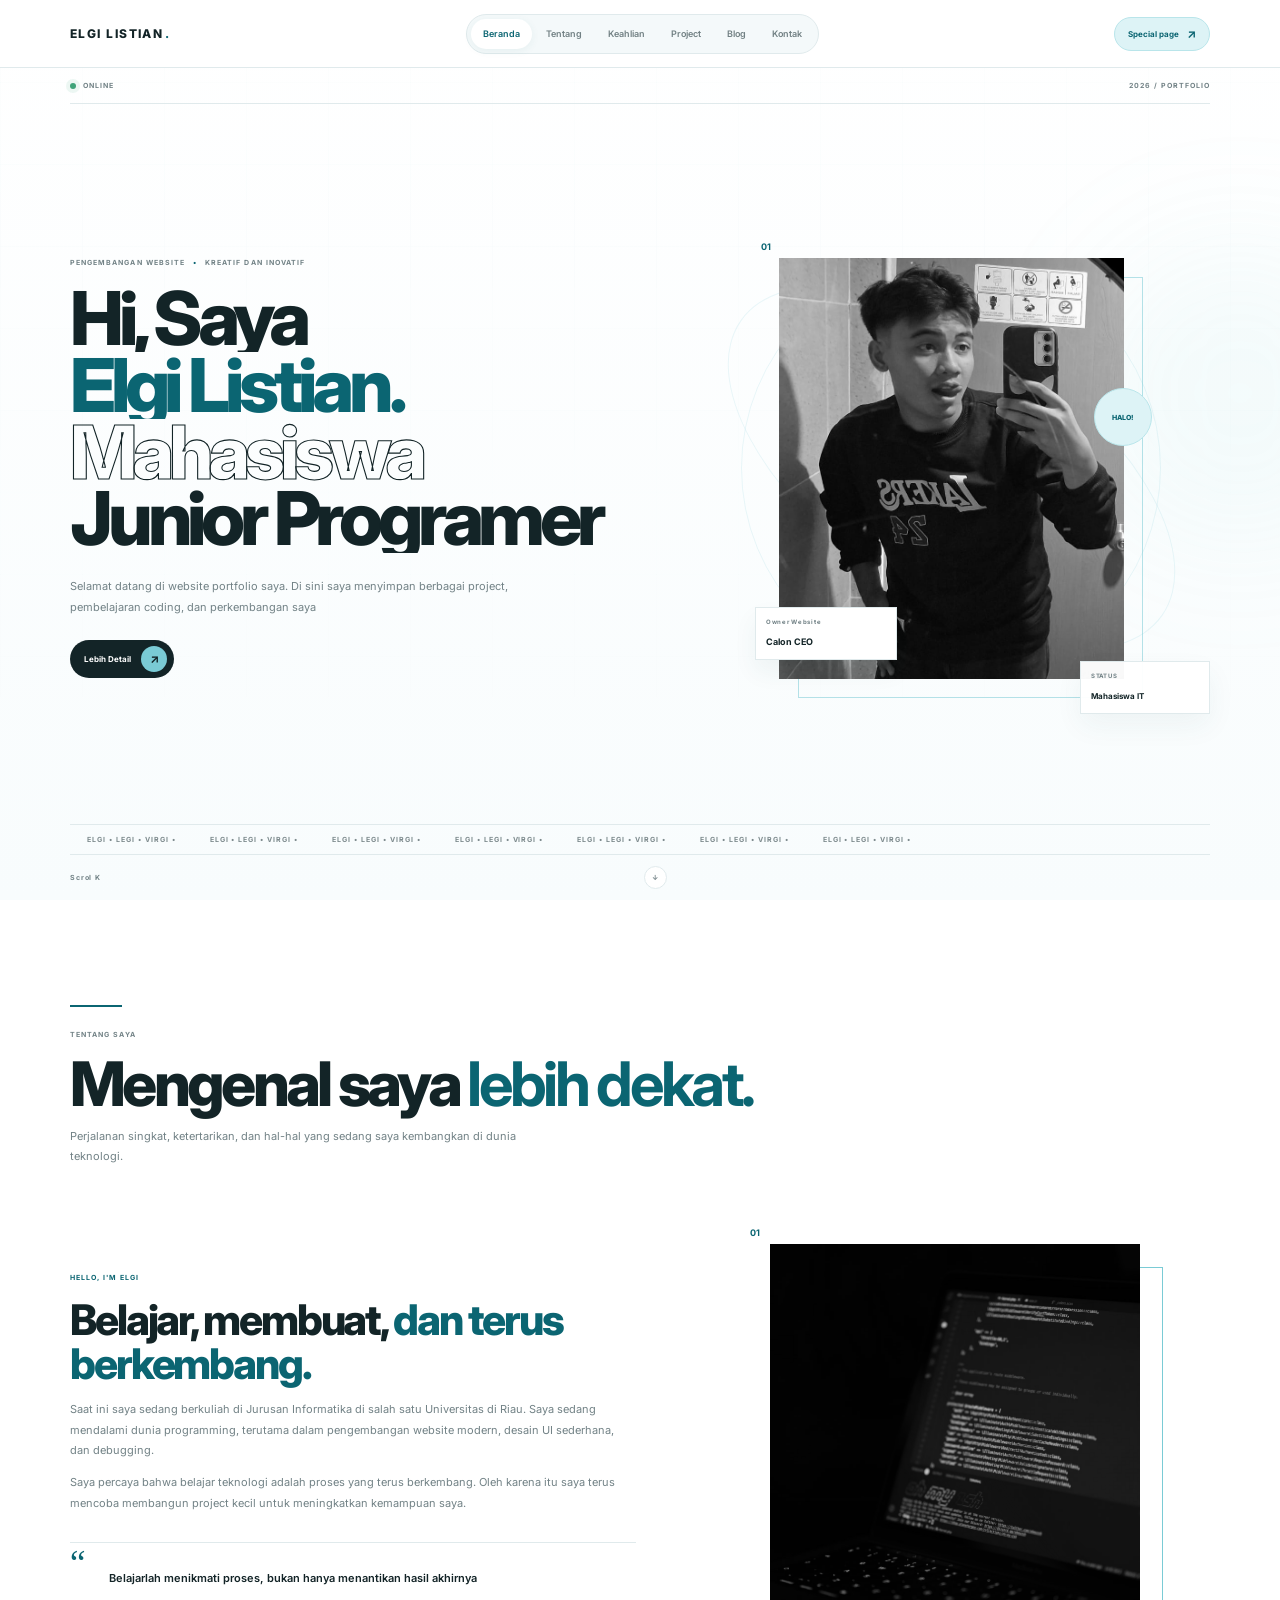
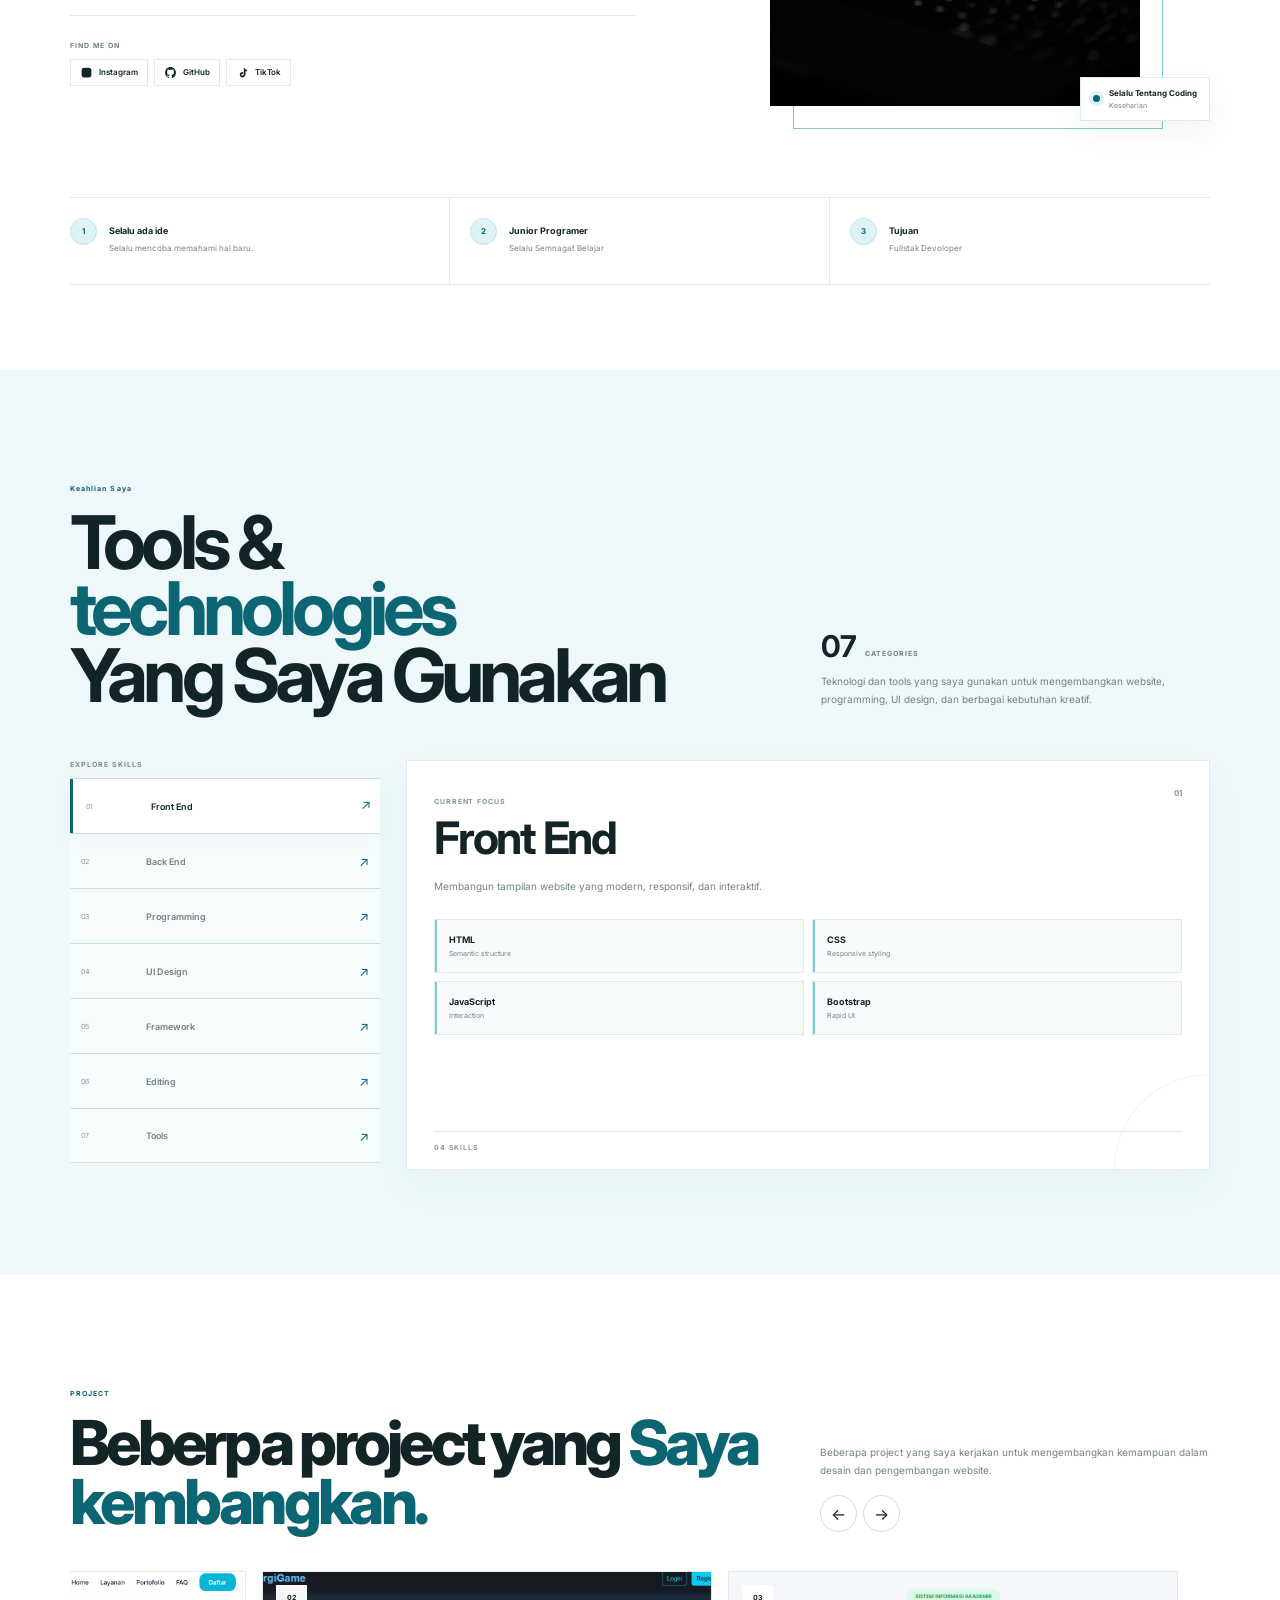
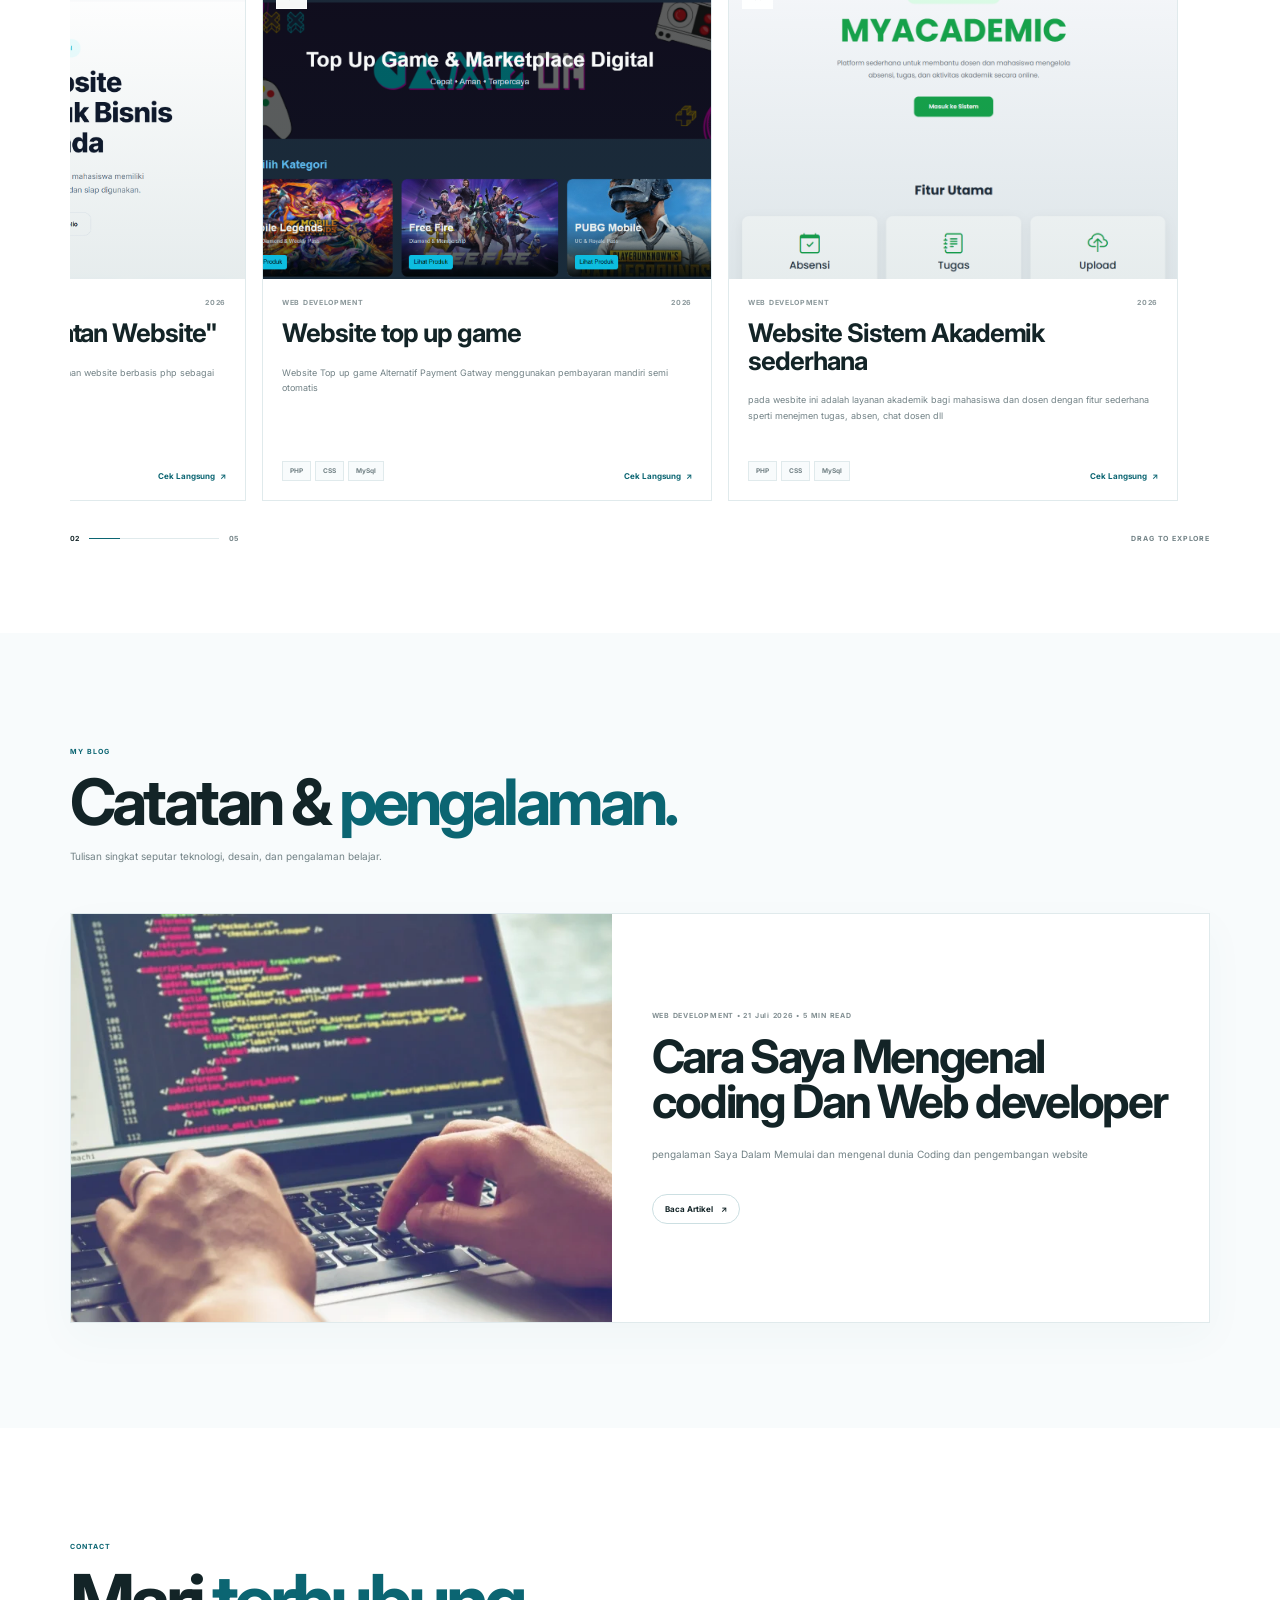
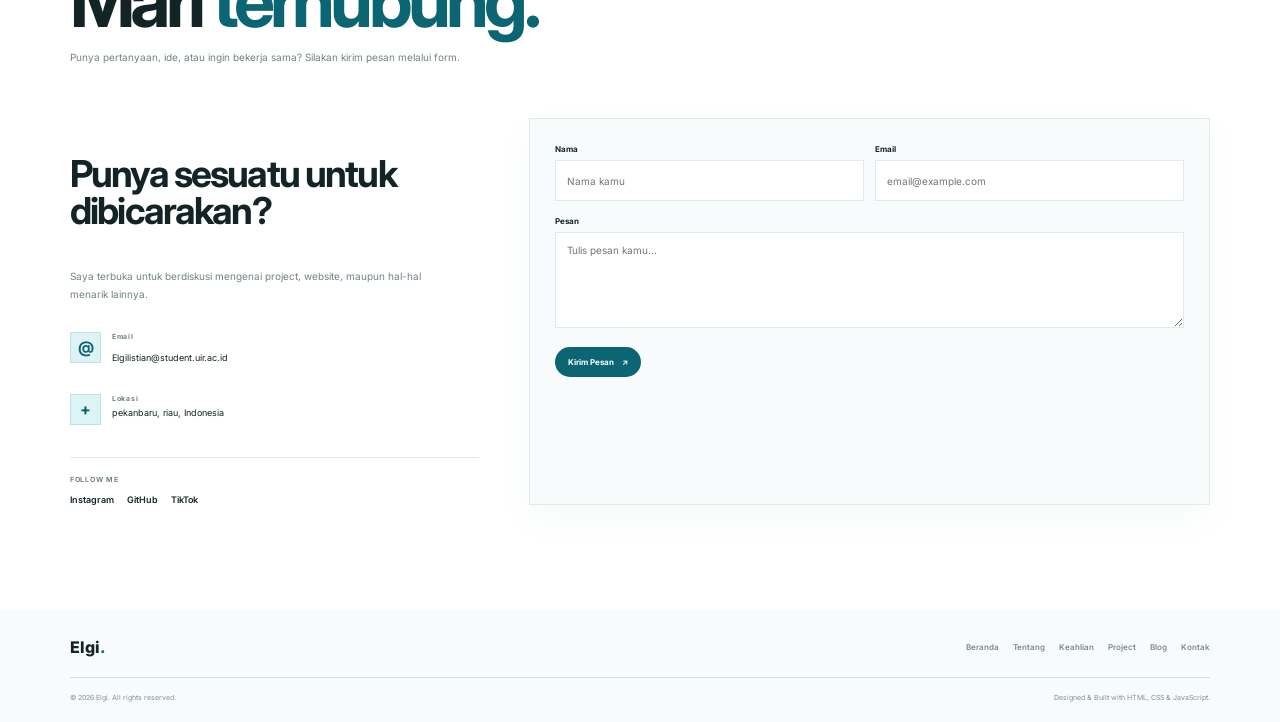
==== commit e741d4d5: "Update index.html" ====
--- a/index.html
+++ b/index.html
@@ -3,7 +3,7 @@
 <head>
     <meta charset="UTF-8">
     <meta name="viewport" content="width=device-width, initial-scale=1.0">
-    <title>Elgi Listiani — Portofolio Kreatif dalam Pengembangan Website dan Teknologi Digital</title>
+    <title>Elgi Listiani — Portofolio Wesbite , project dan pengalaman Web Develover</title>
     <link rel="icon" type="image/png" href="assets/Main.png">
     <meta
     name="description"
@@ -568,7 +568,7 @@
 
                                 <!-- Instagram -->
                                 <a
-                                    href="https://instagram.com/"
+                                    href="https://instagram.com/@legiiiii_"
                                     target="_blank"
                                     rel="noopener noreferrer"
                                     class="social-link instagram"
@@ -602,7 +602,7 @@
 
                                 <!-- TikTok -->
                                 <a
-                                    href="https://tiktok.com/"
+                                    href="https://tiktok.com/@gamevr1"
                                     target="_blank"
                                     rel="noopener noreferrer"
                                     class="social-link tiktok"
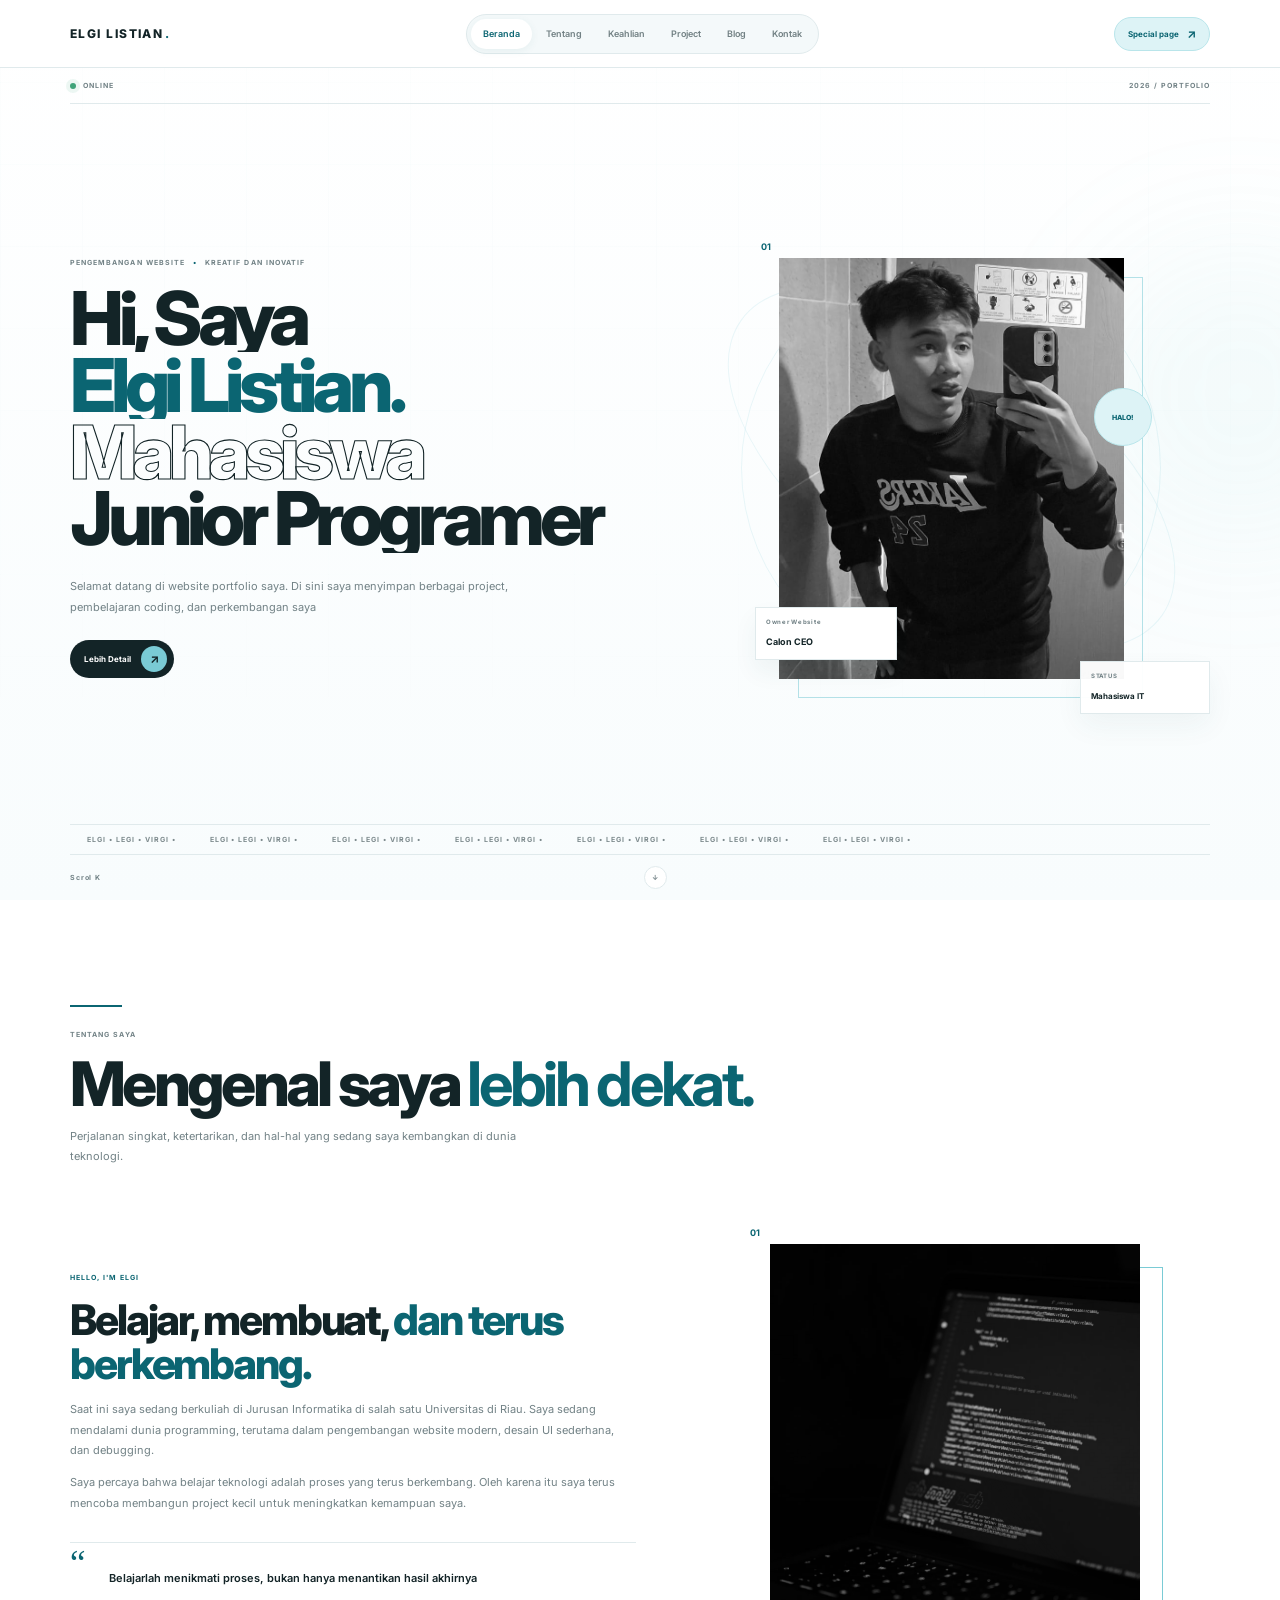
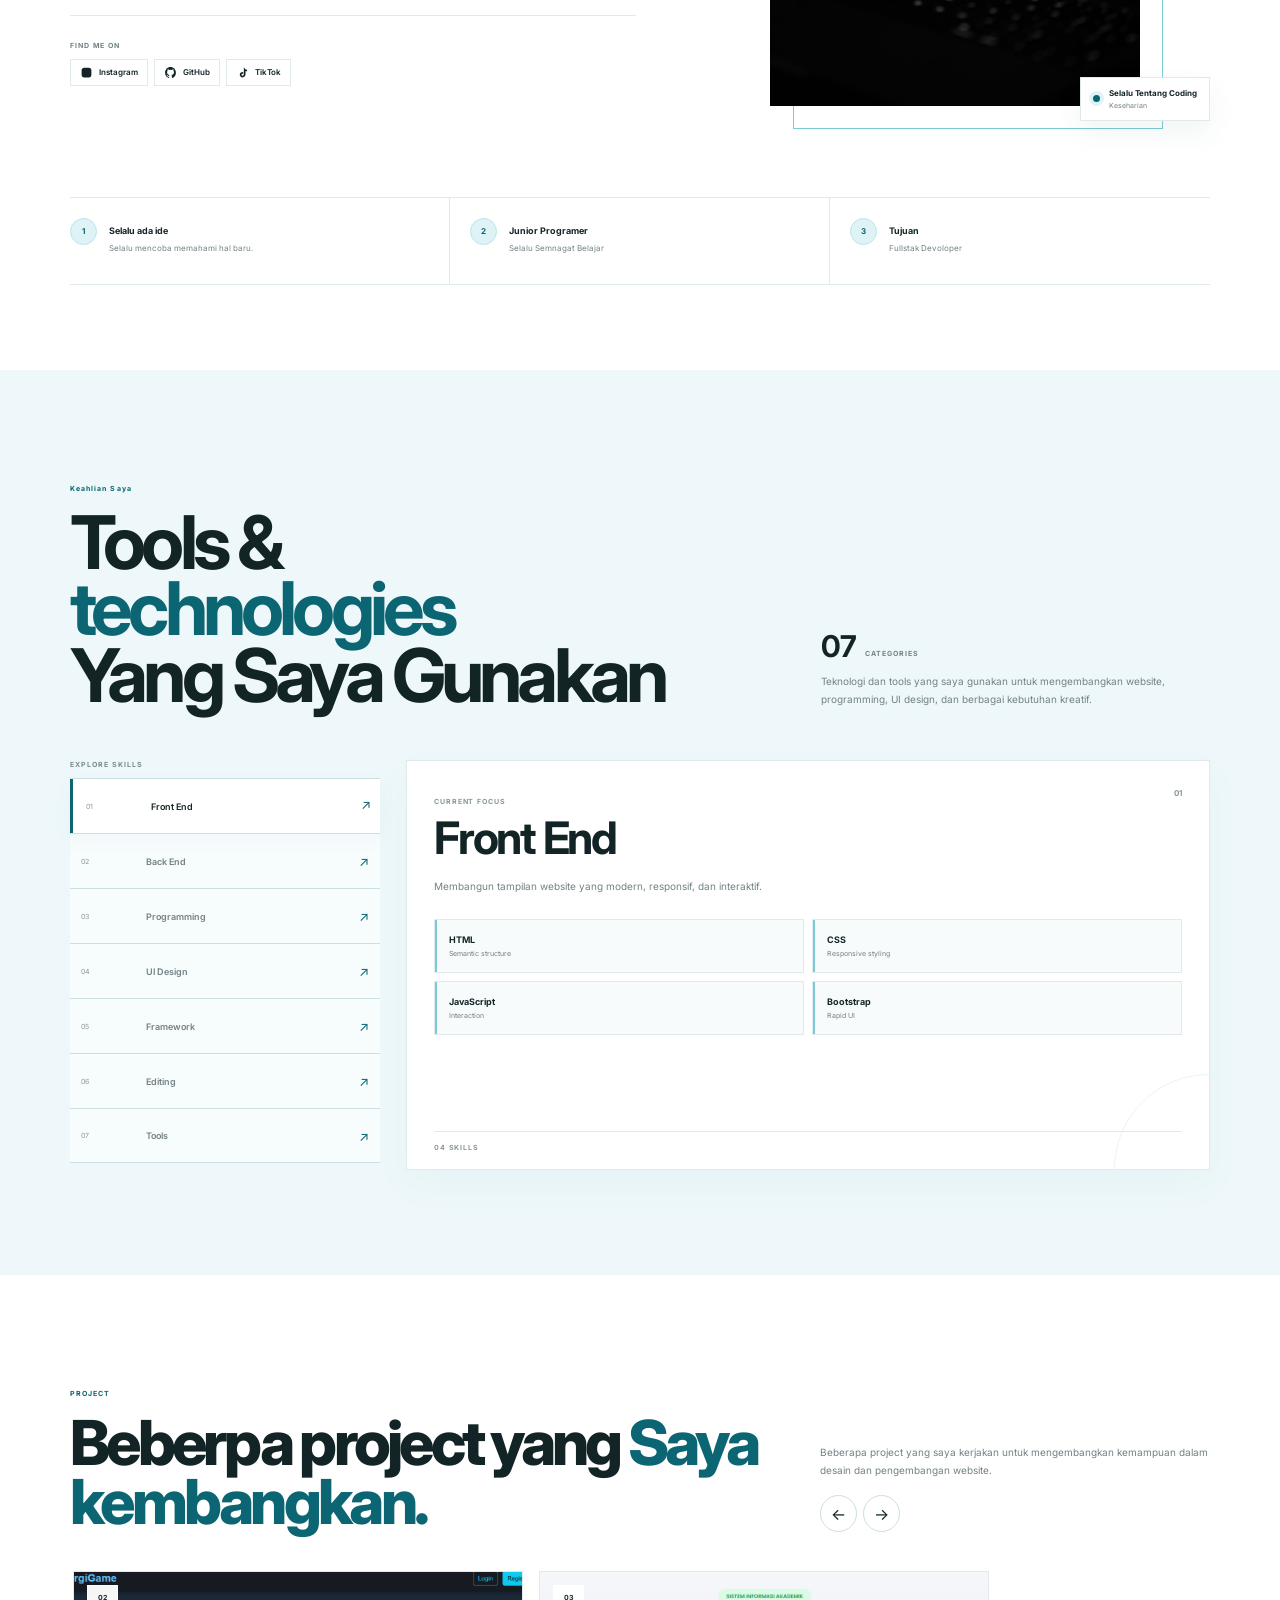
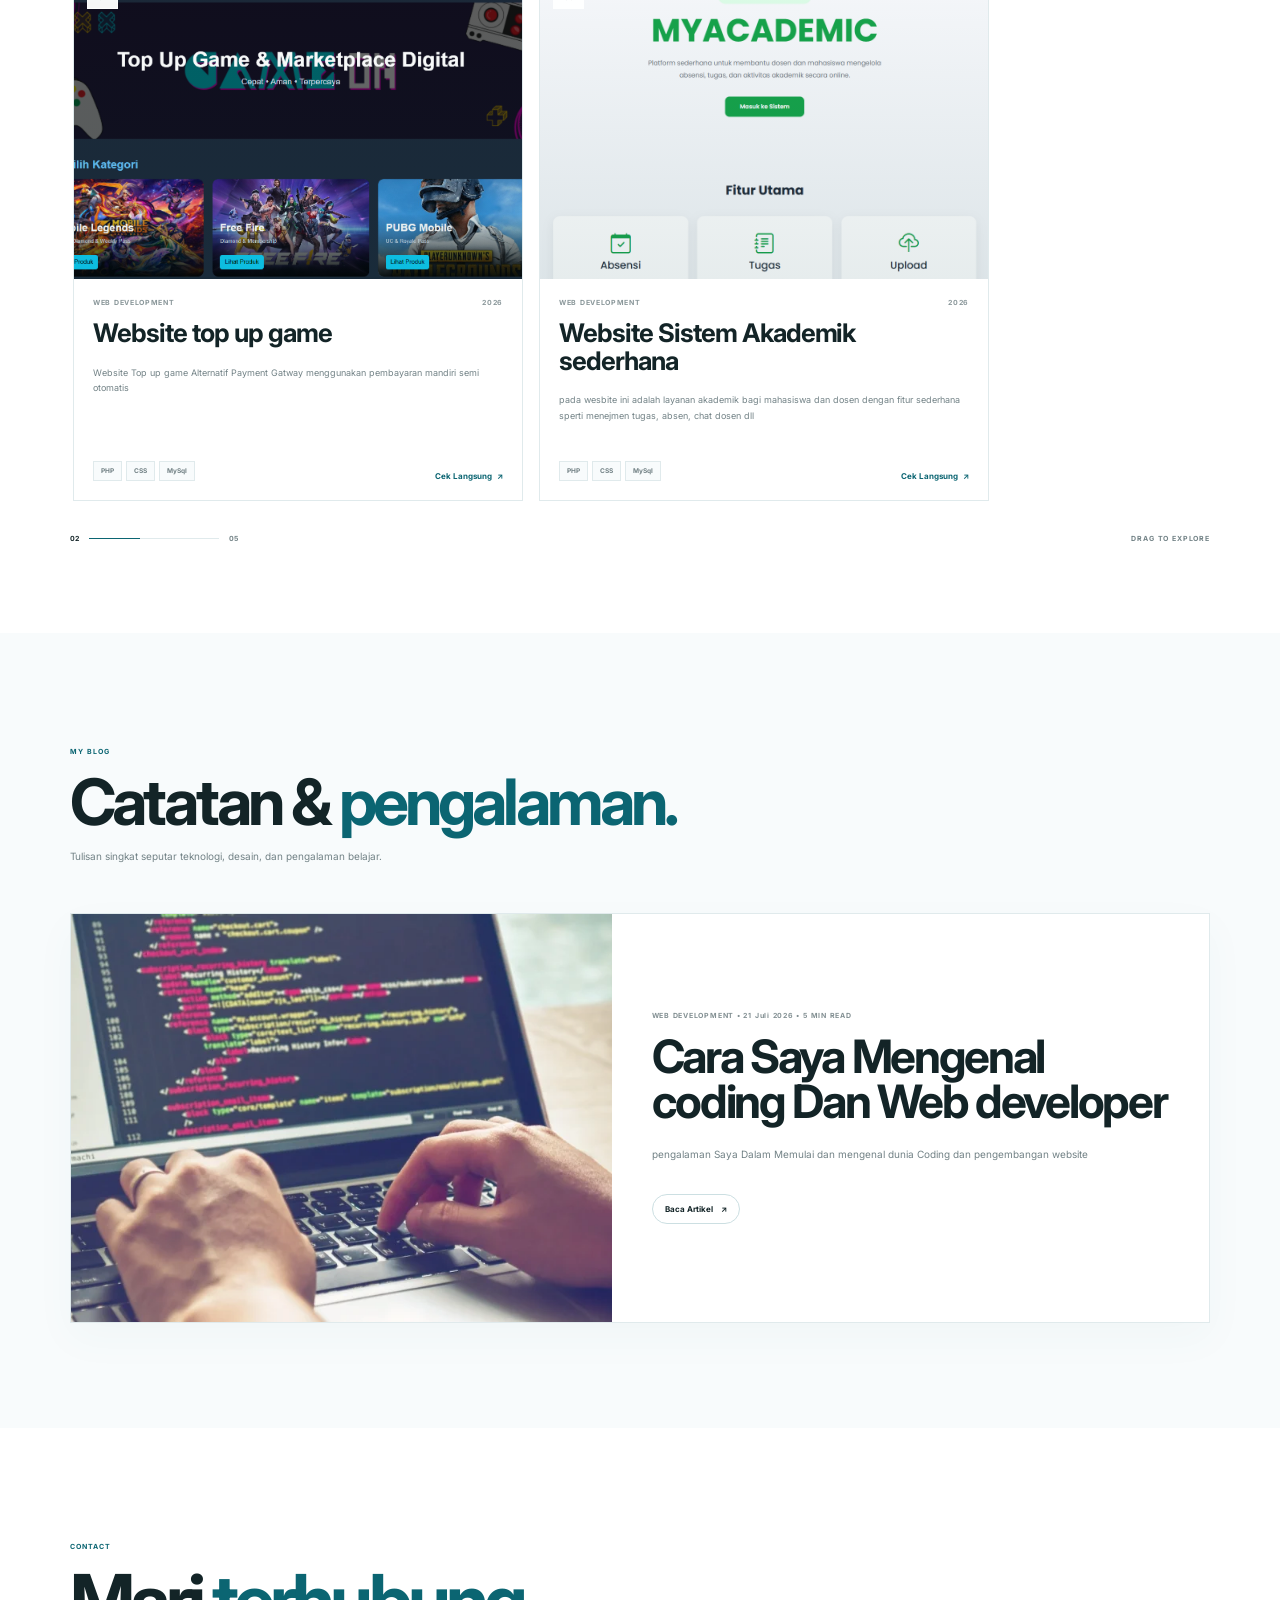
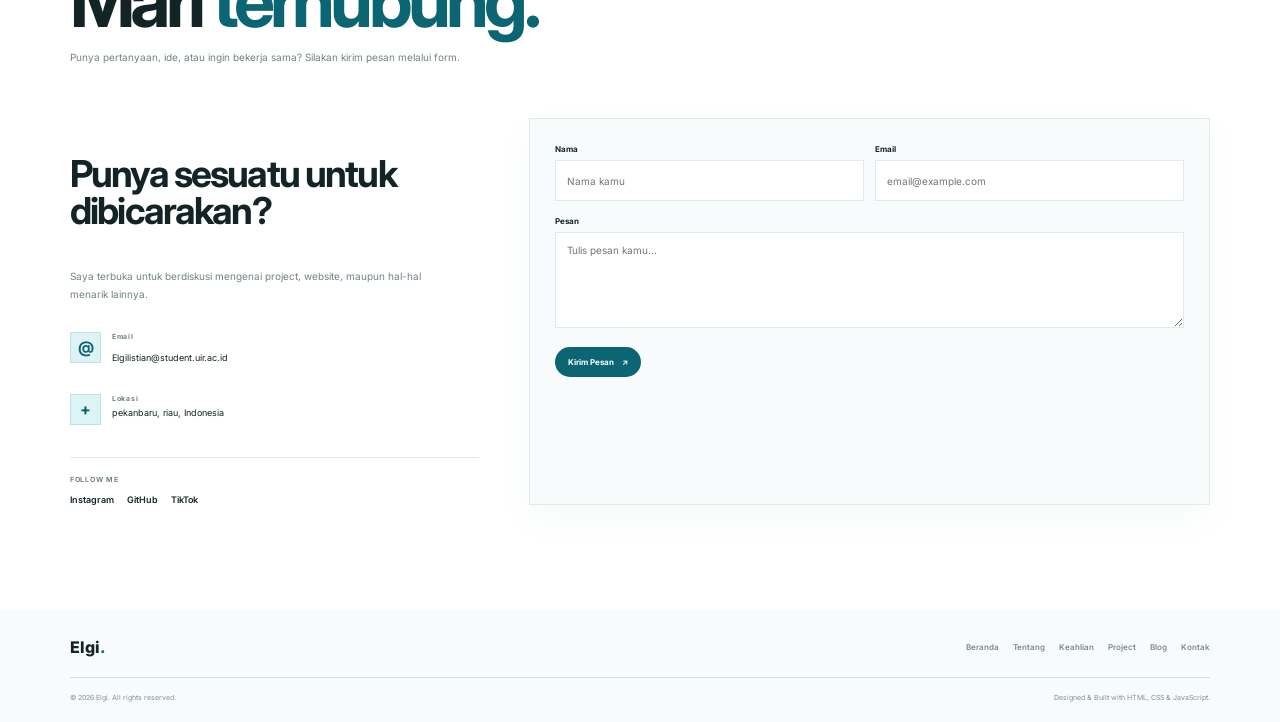
==== commit c87c4c1c: "Update index.html" ====
--- a/index.html
+++ b/index.html
@@ -3,7 +3,7 @@
 <head>
     <meta charset="UTF-8">
     <meta name="viewport" content="width=device-width, initial-scale=1.0">
-    <title>Elgi Listiani — Portofolio Wesbite , project dan pengalaman Web Develover</title>
+    <title>Elgi Listiani — Portofolio Website , project dan pengalaman Web Develover</title>
     <link rel="icon" type="image/png" href="assets/Main.png">
     <meta
     name="description"
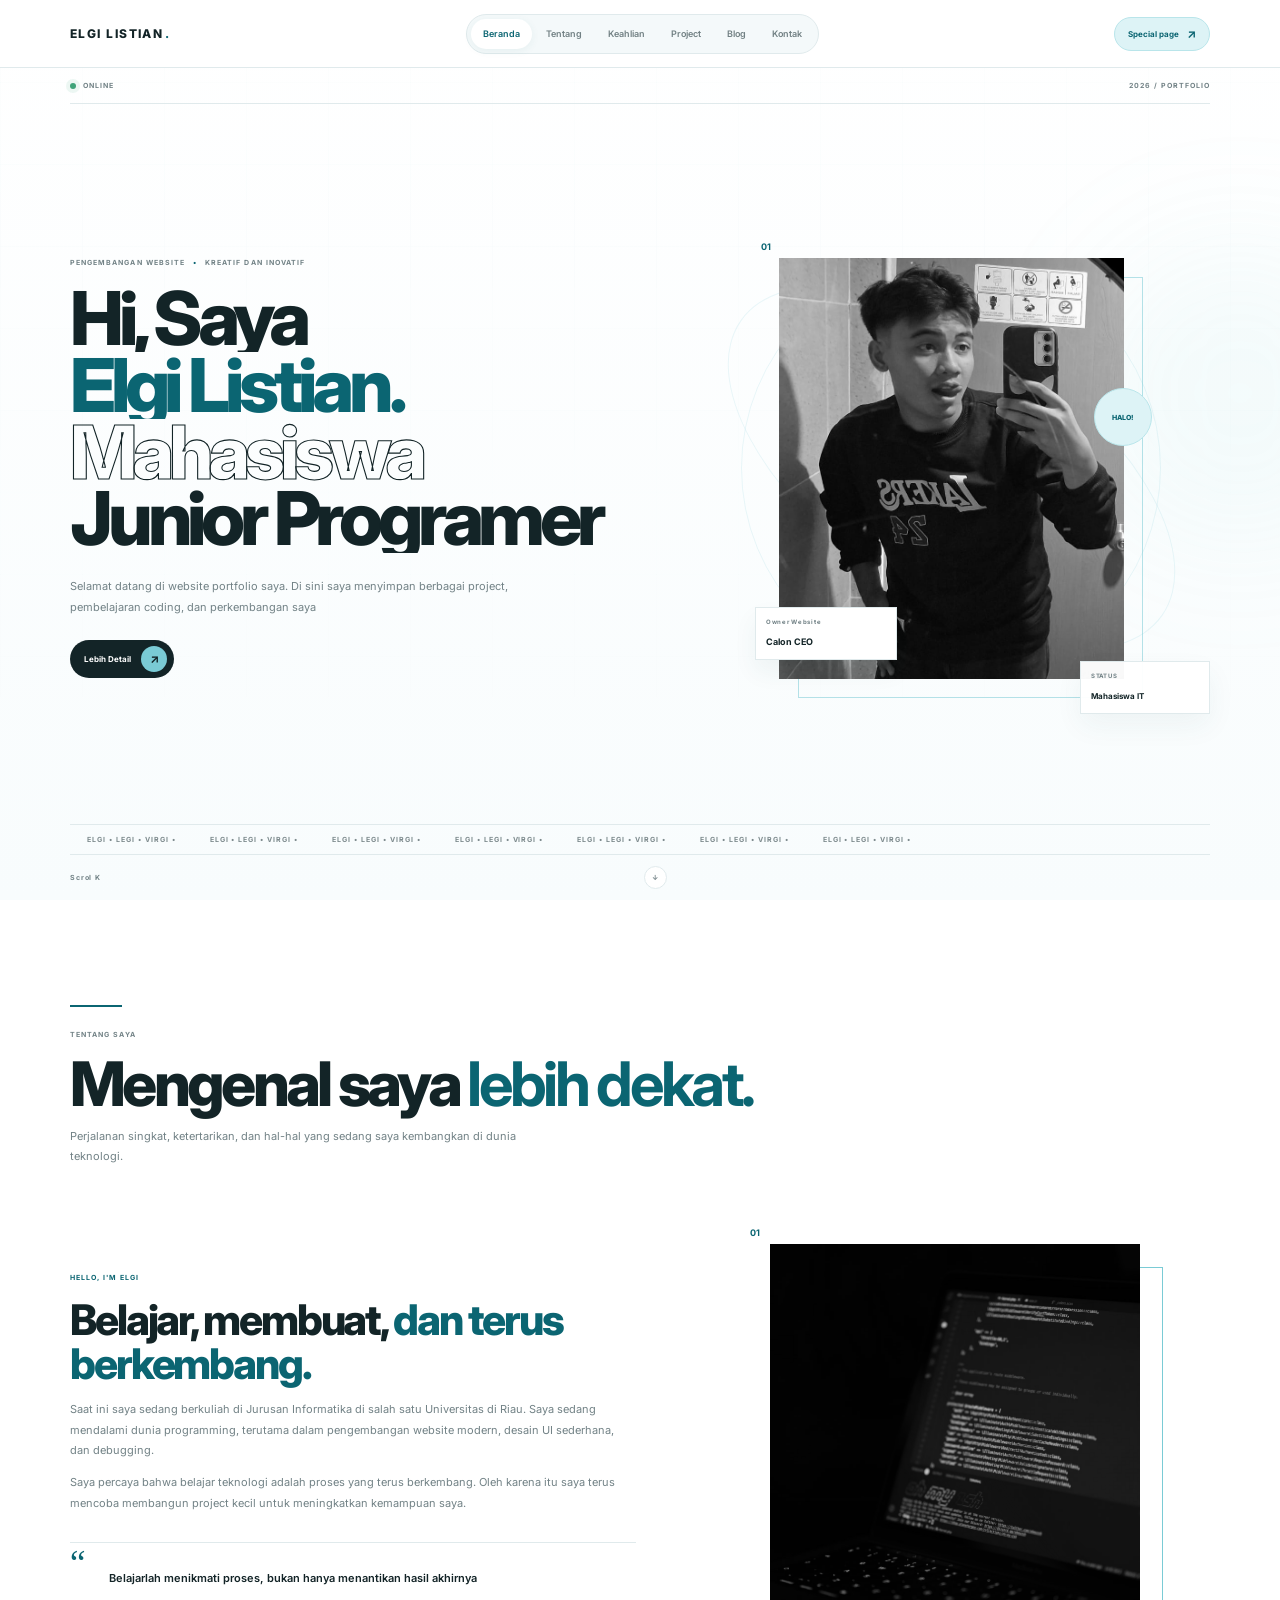
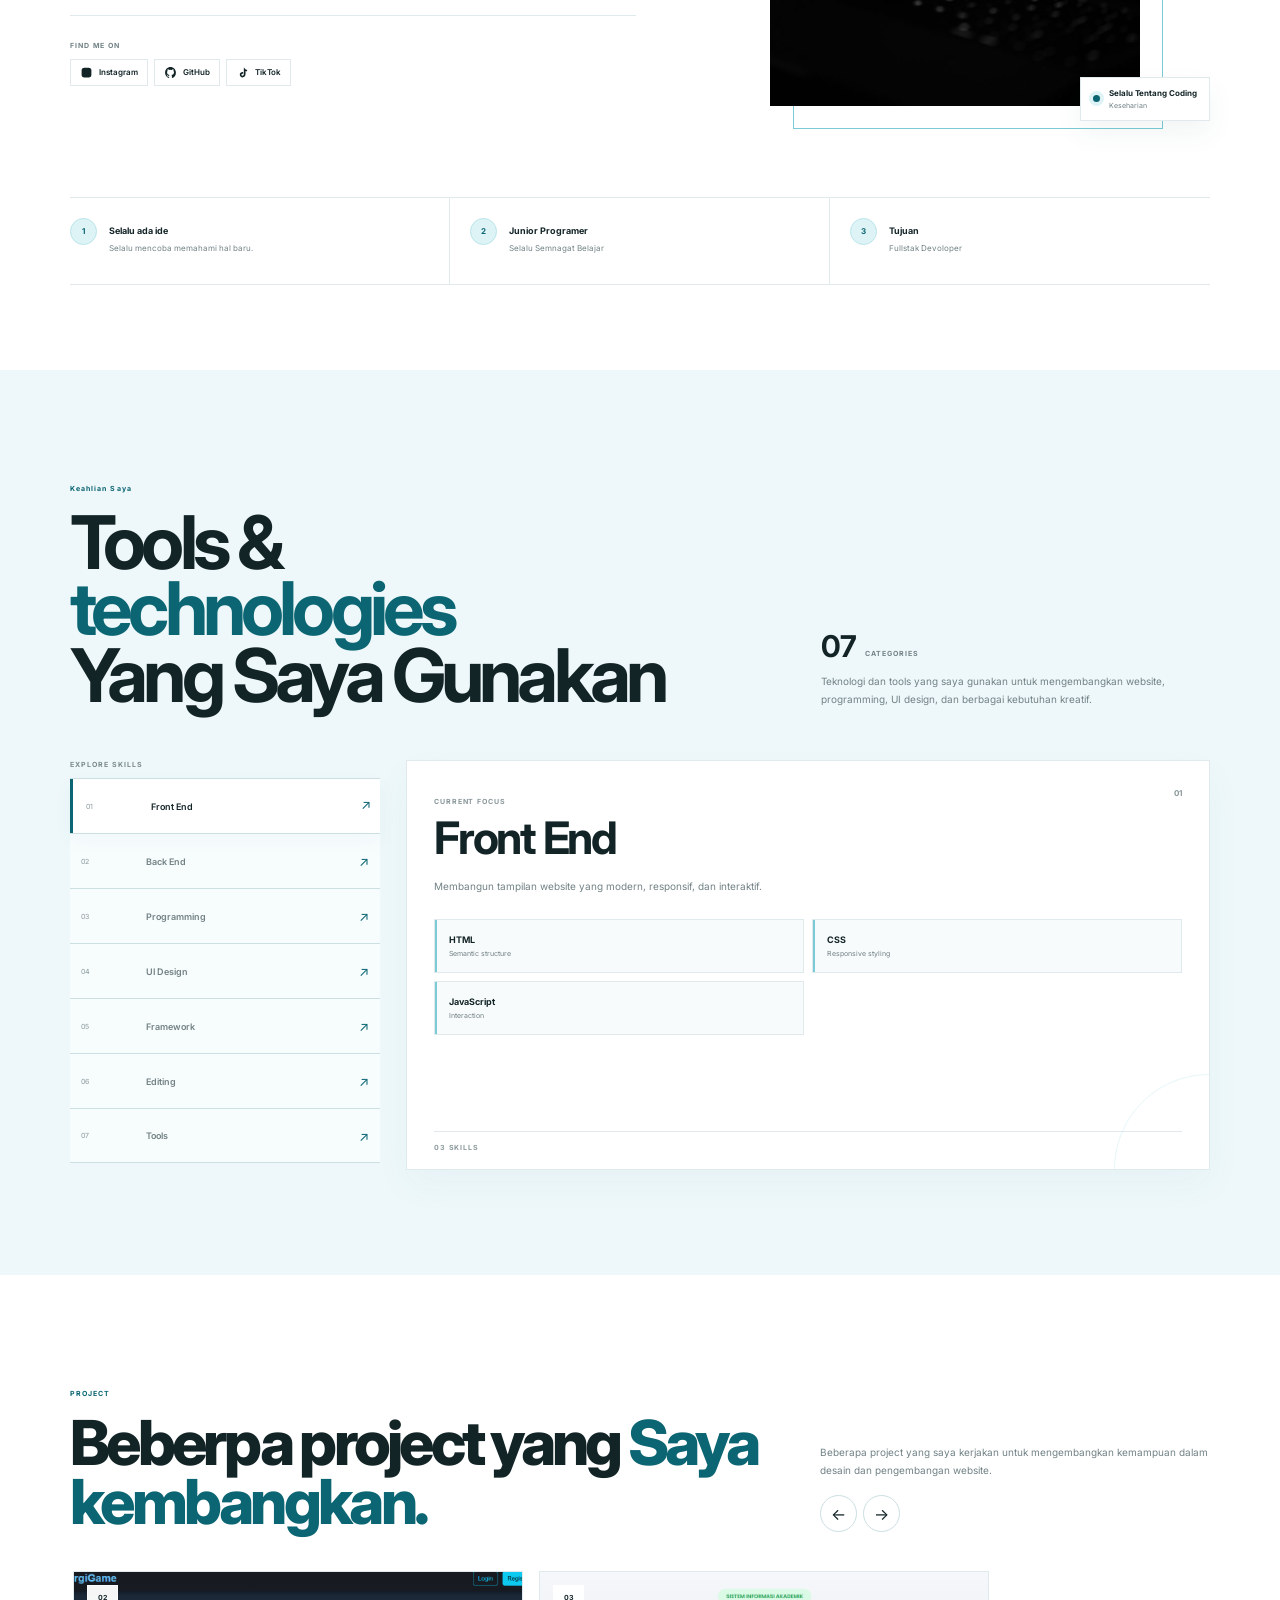
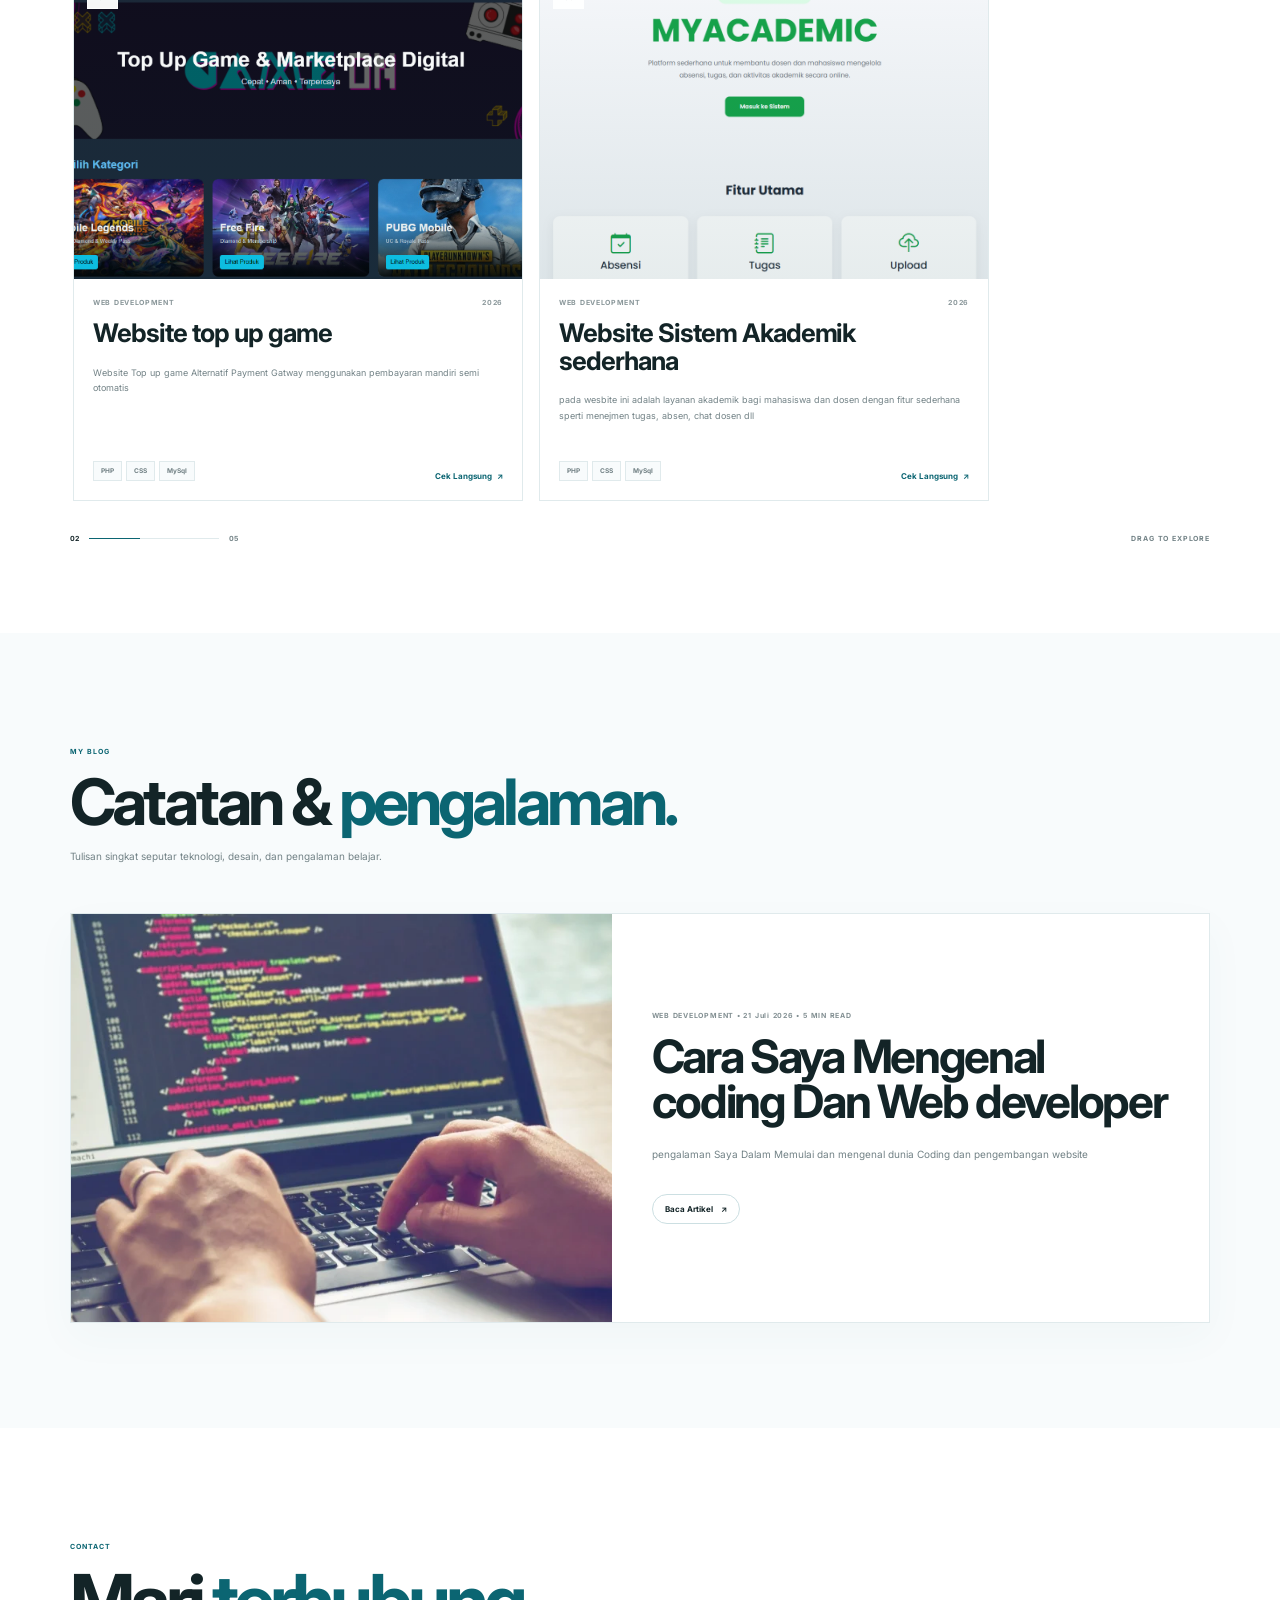
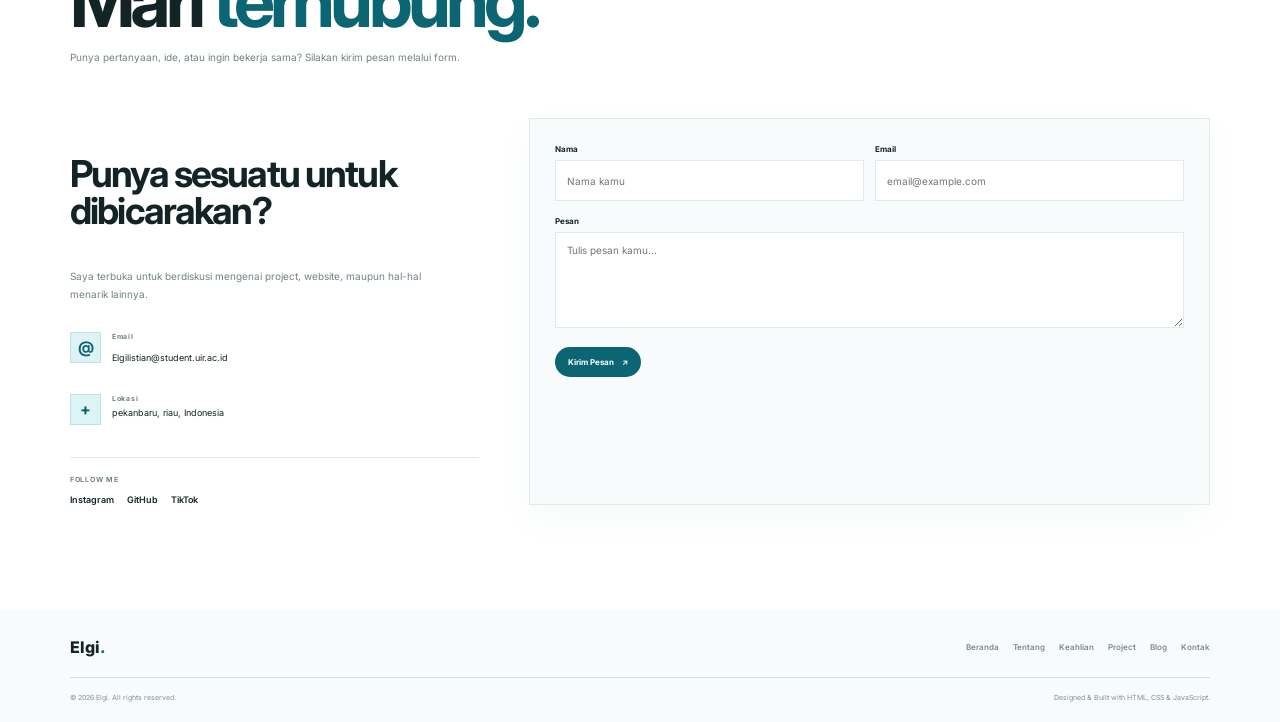
==== commit c4a6bdfa: "Update index.html" ====
--- a/index.html
+++ b/index.html
@@ -3,7 +3,7 @@
 <head>
     <meta charset="UTF-8">
     <meta name="viewport" content="width=device-width, initial-scale=1.0">
-    <title>Elgi Listiani — Portofolio Website , project dan pengalaman Web Develover</title>
+    <title>Elgi Listiani — Portofolio Website dan Project</title>
     <link rel="icon" type="image/png" href="assets/Main.png">
     <meta
     name="description"
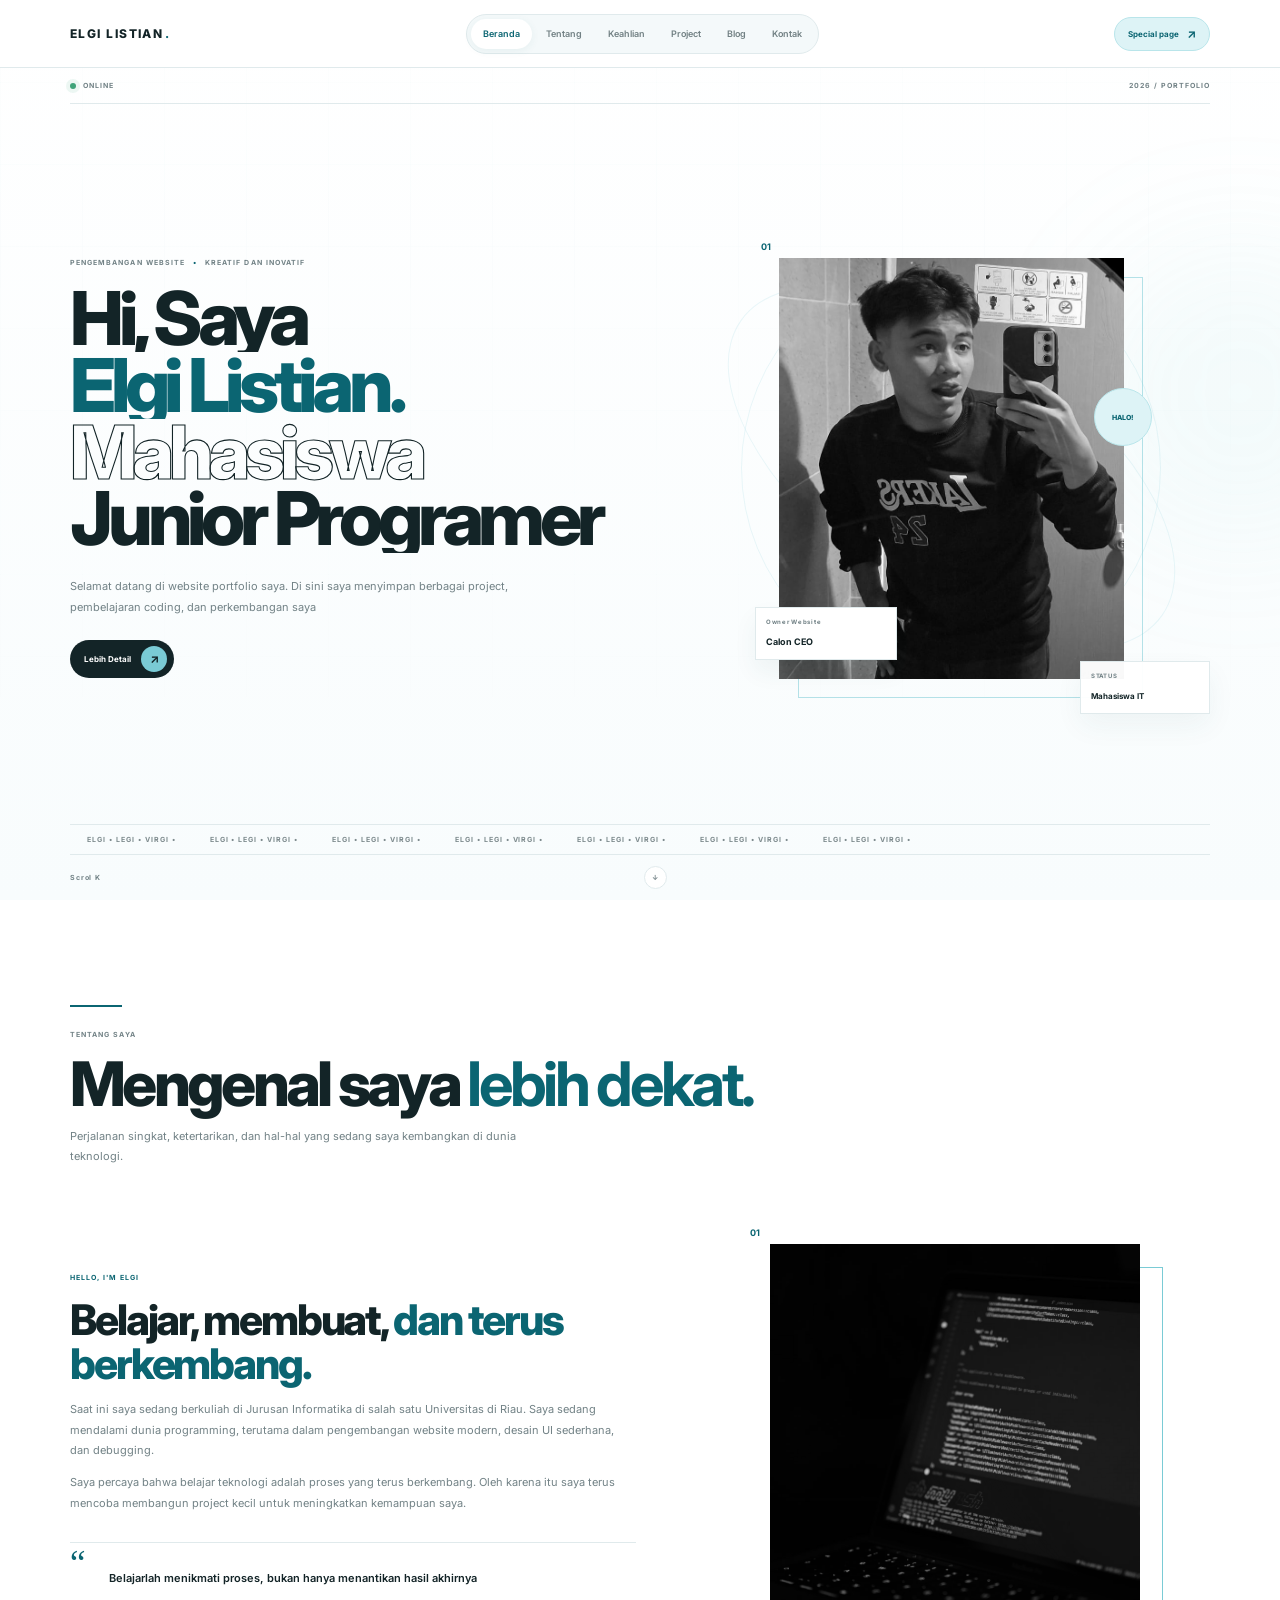
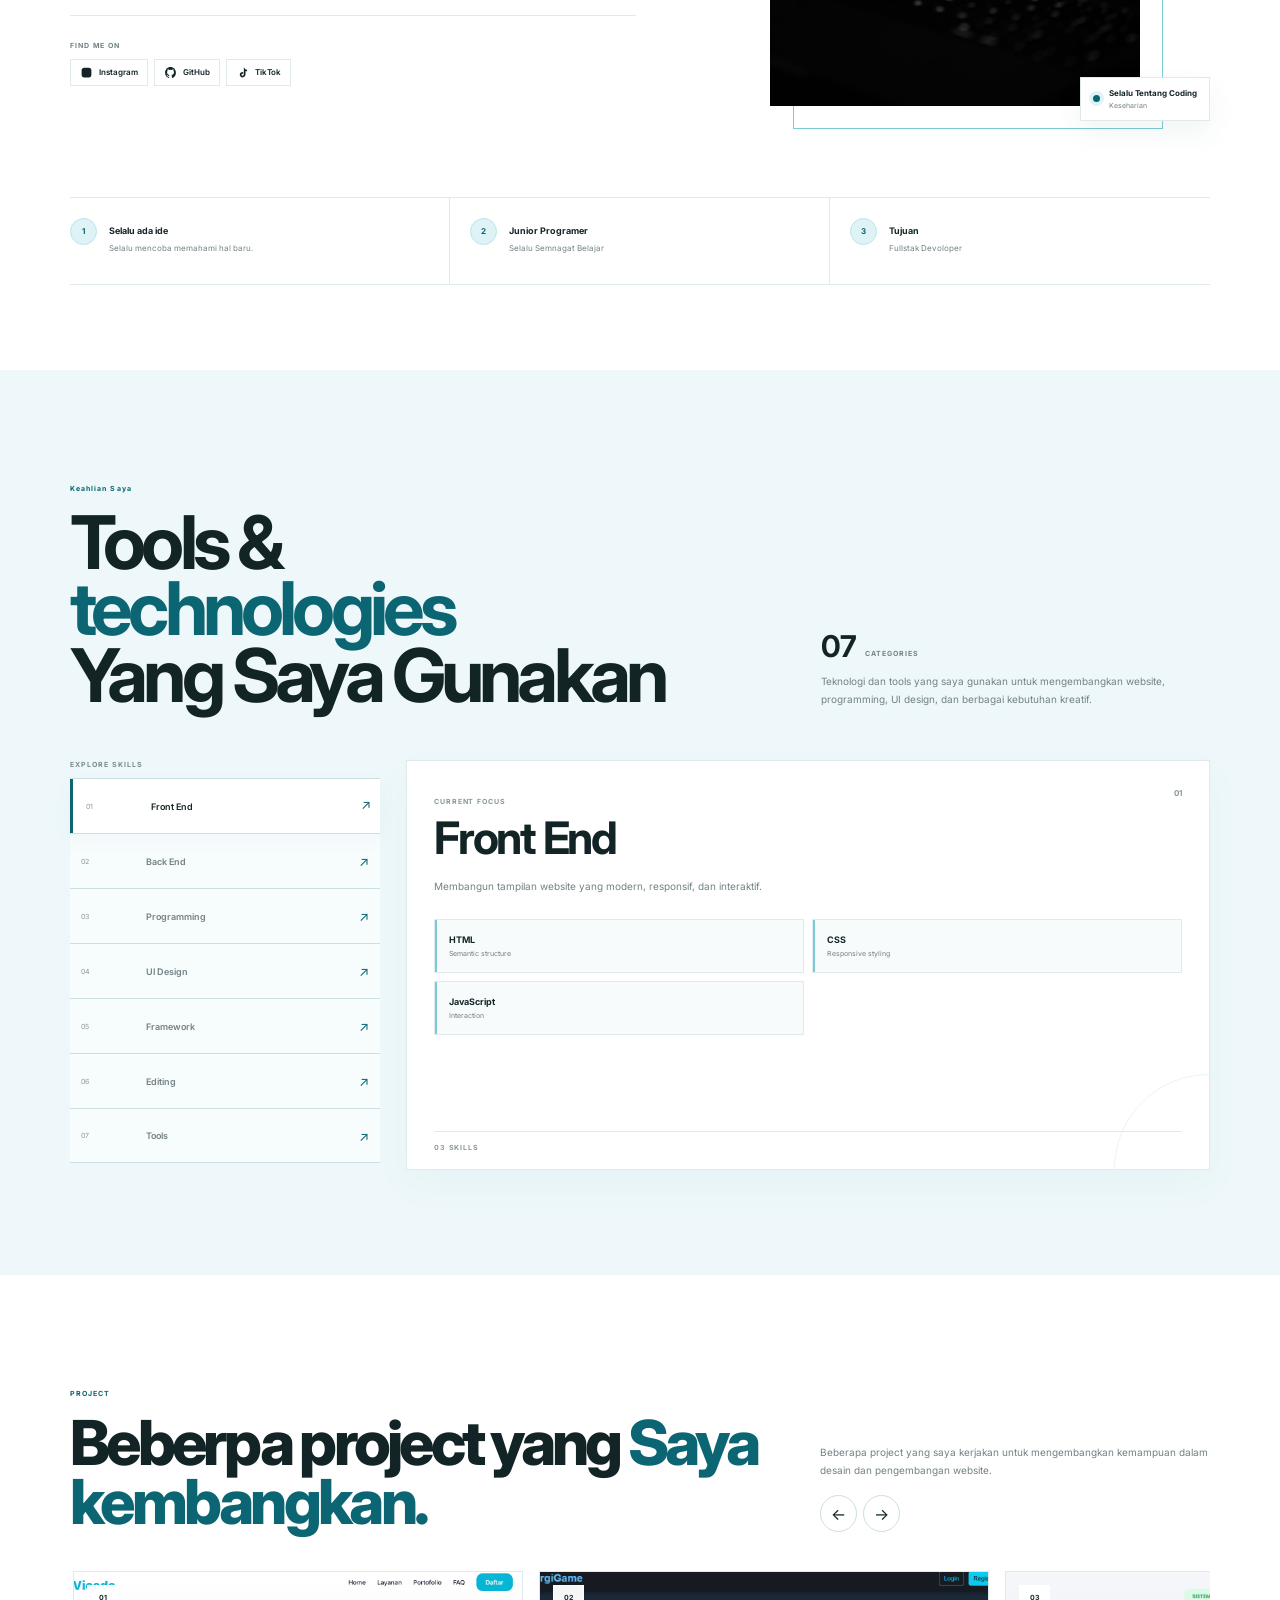
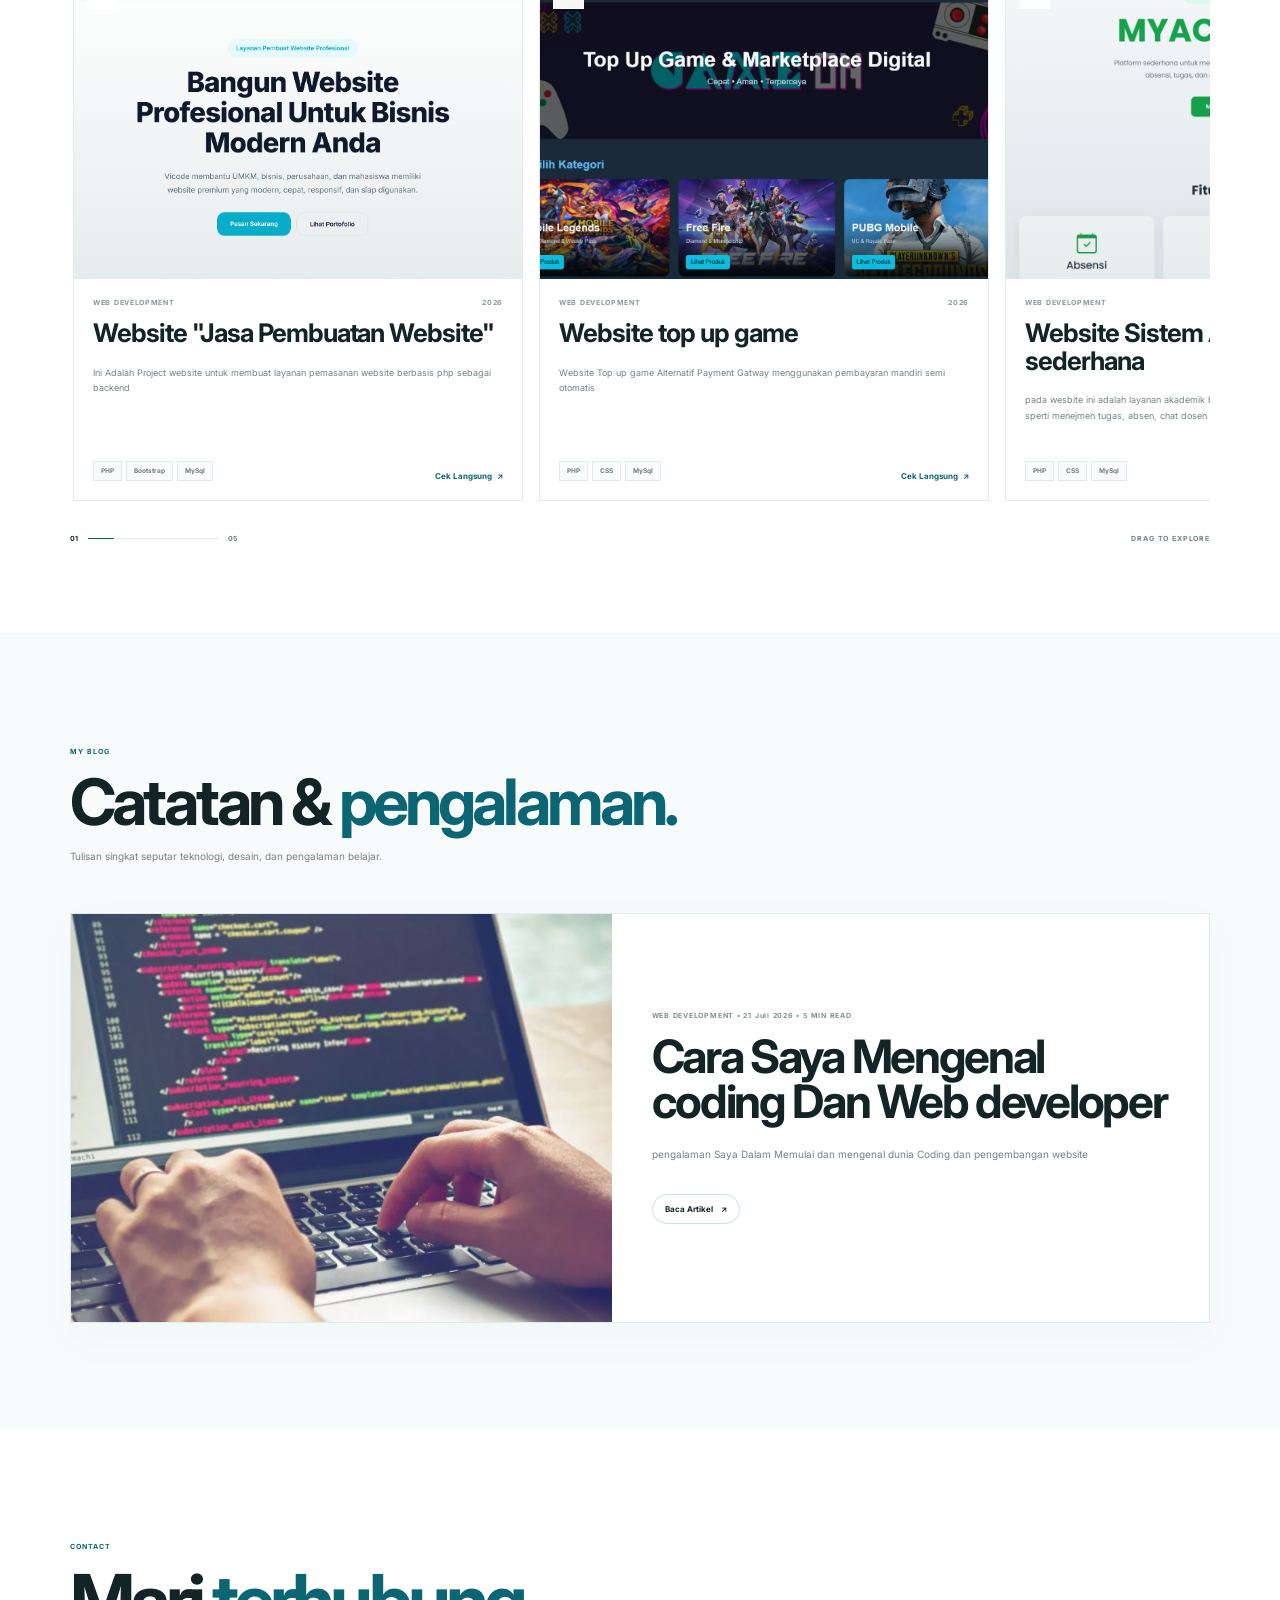
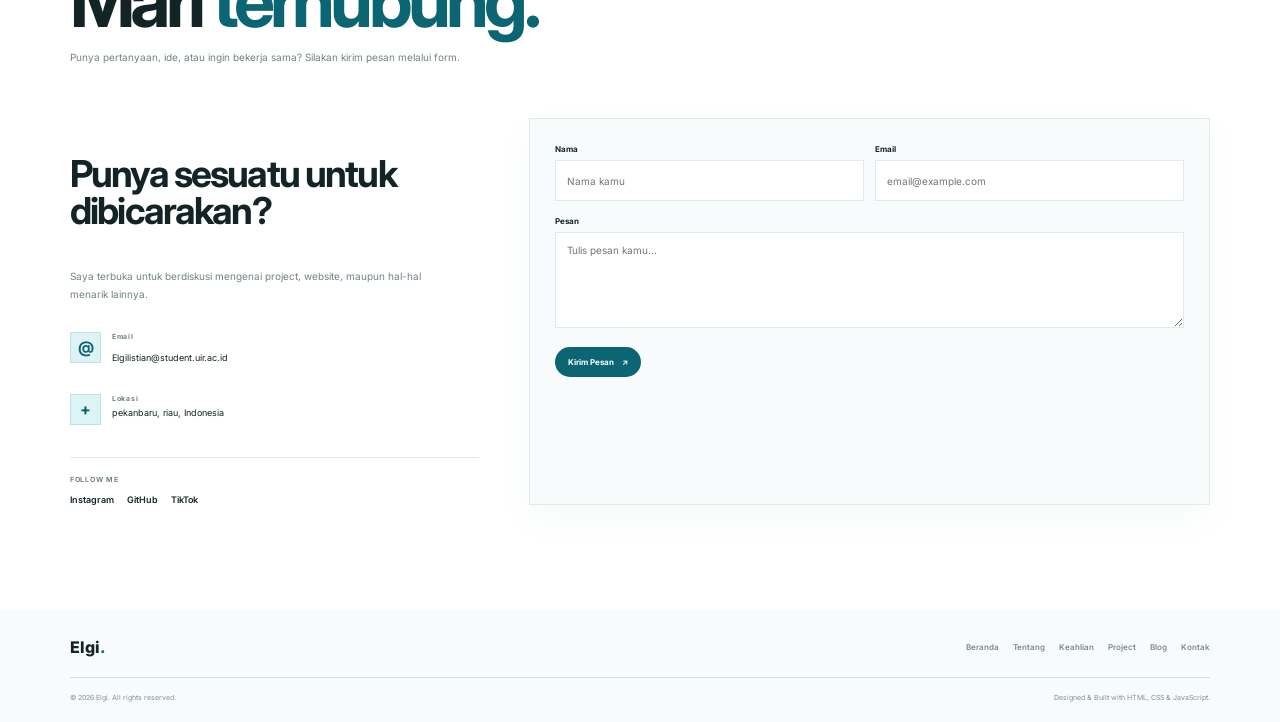
==== commit e729abf2: "Merapikan Susunan HTML" ====
--- a/index.html
+++ b/index.html
@@ -1,258 +1,244 @@
 <!DOCTYPE html>
 <html lang="id">
+
 <head>
     <meta charset="UTF-8">
     <meta name="viewport" content="width=device-width, initial-scale=1.0">
     <title>Elgi Listiani — Portofolio Website dan Project</title>
     <link rel="icon" type="image/png" href="assets/Main.png">
-    <meta
-    name="description"
-    content="Portfolio Elgi Listian, mahasiswa Teknik Informatika dan Junior Web Developer dari Riau. Lihat project website, keahlian, pengalaman belajar coding, dan berbagai karya yang saya kembangkan."
-    >
+    <meta name="description"
+        content="Portfolio Elgi Listian, mahasiswa Teknik Informatika dan Junior Web Developer dari Riau. Lihat project website, keahlian, pengalaman belajar coding, dan berbagai karya yang saya kembangkan.">
 
     <meta name="robots" content="index, follow">
-    
+
     <meta name="author" content="Elgi Listian">
-    
+
     <link rel="canonical" href="https://elgilistian.web.id/">
-
-
 
     <!-- Google Font -->
     <link rel="preconnect" href="https://fonts.googleapis.com">
     <link rel="preconnect" href="https://fonts.gstatic.com" crossorigin>
-    <link href="https://fonts.googleapis.com/css2?family=Inter:wght@400;500;600;700;800&display=swap" rel="stylesheet">
+    <link href="https://fonts.googleapis.com/css2?family=Inter:wght@400;500;600;700;800&display=swap"
+        rel="stylesheet">
 
     <!-- CSS -->
     <link rel="stylesheet" href="style.css">
-    <link
-    rel="stylesheet"
-    href="https://cdnjs.cloudflare.com/ajax/libs/font-awesome/7.0.0/css/all.min.css"
+    <link rel="stylesheet" href="https://cdnjs.cloudflare.com/ajax/libs/font-awesome/7.0.0/css/all.min.css">
 </head>
 
 <body>
-<!-- ================= DETAIL MODAL ================= -->
-
-<div class="modal-overlay" id="detailModal">
-
-    <div class="detail-modal">
-
-        <!-- Close -->
-        <button
-            class="modal-close"
-            id="modalClose"
-            aria-label="Tutup"
-        >
-            &times;
-        </button>
-
-
-        <!-- Header Profile -->
-        <div class="profile-header">
-
-            <div class="profile-avatar">
-                <img
-                    src="assets/Main.png"
-                    alt="Elgi Listiani"
-                >
+    <!-- ================= DETAIL MODAL ================= -->
+
+    <div class="modal-overlay" id="detailModal">
+
+        <div class="detail-modal">
+
+            <!-- Close -->
+            <button class="modal-close" id="modalClose" aria-label="Tutup">
+                &times;
+            </button>
+
+
+            <!-- Header Profile -->
+            <div class="profile-header">
+
+                <div class="profile-avatar">
+                    <img src="assets/Main.png" alt="Elgi Listiani">
+                </div>
+
+                <div class="profile-heading">
+
+                    <span class="profile-label">
+                        PROFIL SAYA
+                    </span>
+
+                    <h2>
+                        Elgi Listiani
+                    </h2>
+
+                    <p>
+                        Mahasiswa & Web Developer
+                    </p>
+
+                </div>
+
             </div>
 
-            <div class="profile-heading">
-
-                <span class="profile-label">
-                    PROFIL SAYA
+
+            <!-- Informasi -->
+            <div class="profile-info">
+
+                <!-- Nama -->
+                <div class="info-card">
+
+
+                    <div class="info-text">
+
+                        <span>Nama</span>
+
+                        <strong>
+                            Elgi Listiani
+                        </strong>
+
+                    </div>
+
+                </div>
+
+
+                <!-- Pendidikan -->
+                <div class="info-card">
+
+
+                    <div class="info-text">
+
+                        <span>Pendidikan Terakhir</span>
+
+                        <strong>
+                            Universitas islam Riau
+                        </strong>
+
+                        <small>
+                            S1 Teknik Informatika
+                        </small>
+
+                    </div>
+
+                </div>
+
+
+                <!-- Alamat -->
+                <div class="info-card">
+
+
+                    <div class="info-text">
+
+                        <span>Alamat</span>
+
+                        <strong>
+                            Pekanbaru, Riau, Indonesia.
+                        </strong>
+
+                    </div>
+
+                </div>
+
+
+                <!-- Status -->
+                <div class="info-card">
+                    <div class="info-text">
+
+                        <span>Status</span>
+
+                        <strong>
+                            Masih Mahasiswa
+                        </strong>
+
+                    </div>
+
+                </div>
+
+            </div>
+
+
+            <!-- Description -->
+            <div class="profile-description">
+
+                <div class="description-title">
+
+                    <span class="description-line"></span>
+
+                    <h3>
+                        Info Singkat
+                    </h3>
+
+                </div>
+
+                <p>
+                    Biasa di panggil Legi seoarang mahasiswa it asal riau, selain coding Hobi saya ialah Bermain
+                    bola, bulu tangkis ,catur dll. Alasan memilih TI ialah melihat dampak perkambangan teknologi yang
+                    sangat pesat Rasanya rugi jika tidak menjadi bagianya.
+                </p>
+
+            </div>
+
+
+            <!-- Footer -->
+            <div class="modal-footer">
+
+                <span>
+                    ✦ Terima kasih sudah berkunjung
                 </span>
 
-                <h2>
-                    Elgi Listiani
-                </h2>
-
-                <p>
-                    Mahasiswa & Web Developer
-                </p>
-
             </div>
 
         </div>
 
-
-        <!-- Informasi -->
-        <div class="profile-info">
-
-            <!-- Nama -->
-            <div class="info-card">
-
-
-                <div class="info-text">
-
-                    <span>Nama</span>
-
-                    <strong>
-                        Elgi Listiani
-                    </strong>
-
-                </div>
+    </div>
+
+    <!-- =====================================================
+         NAVBAR
+    ===================================================== -->
+
+    <header class="site-header" id="siteHeader">
+
+        <nav class="navbar">
+
+            <a href="#beranda" class="nav-logo">
+                ELGI LISTIAN<span>.</span>
+            </a>
+
+
+            <!-- DESKTOP MENU -->
+
+            <div class="nav-menu" id="navMenu">
+
+                <a href="#beranda" class="nav-link active">
+                    Beranda
+                </a>
+
+                <a href="#tentang" class="nav-link">
+                    Tentang
+                </a>
+
+                <a href="#keahlian" class="nav-link">
+                    Keahlian
+                </a>
+
+                <a href="#project" class="nav-link">
+                    Project
+                </a>
+
+                <a href="#blog" class="nav-link">
+                    Blog
+                </a>
+
+                <a href="#kontak" class="nav-link">
+                    Kontak
+                </a>
 
             </div>
 
 
-            <!-- Pendidikan -->
-            <div class="info-card">
-
-
-                <div class="info-text">
-
-                    <span>Pendidikan Terakhir</span>
-
-                    <strong>
-                        Universitas islam Riau
-                    </strong>
-
-                    <small>
-                        S1 Teknik Informatika
-                    </small>
-
-                </div>
-
-            </div>
-
-
-            <!-- Alamat -->
-            <div class="info-card">
-
-
-                <div class="info-text">
-
-                    <span>Alamat</span>
-
-                    <strong>
-                        Pekanbaru, Riau, Indonesia.
-                    </strong>
-
-                </div>
-
-            </div>
-
-
-            <!-- Status -->
-            <div class="info-card">
-                <div class="info-text">
-
-                    <span>Status</span>
-
-                    <strong>
-                        Masih Mahasiswa
-                    </strong>
-
-                </div>
-
-            </div>
-
-        </div>
-
-
-        <!-- Description -->
-        <div class="profile-description">
-
-            <div class="description-title">
-
-                <span class="description-line"></span>
-
-                <h3>
-                    Info Singkat
-                </h3>
-
-            </div>
-
-            <p>
-                Biasa di panggil Legi seoarang mahasiswa it asal riau, selain coding Hobi saya ialah Bermain bola, bulu tangkis ,catur dll. Alasan memilih TI ialah melihat dampak perkambangan teknologi yang sangat pesat Rasanya rugi jika tidak menjadi bagianya. 
-            </p>
-
-        </div>
-
-
-        <!-- Footer -->
-        <div class="modal-footer">
-
-            <span>
-                ✦ Terima kasih sudah berkunjung
-            </span>
-
-        </div>
-
-    </div>
-
-</div>
-
-<!-- =====================================================
-     NAVBAR
-===================================================== -->
-
-<header class="site-header" id="siteHeader">
-
-    <nav class="navbar">
-
-        <a href="#beranda" class="nav-logo">
-            ELGI LISTIAN<span>.</span>
-        </a>
-
-
-        <!-- DESKTOP MENU -->
-
-        <div class="nav-menu" id="navMenu">
-
-            <a href="#beranda" class="nav-link active">
-                Beranda
+            <!-- CONTACT BUTTON -->
+
+            <a href="#" class="nav-contact">
+                Special page
+                <span>↗</span>
             </a>
 
-            <a href="#tentang" class="nav-link">
-                Tentang
-            </a>
-
-            <a href="#keahlian" class="nav-link">
-                Keahlian
-            </a>
-
-            <a href="#project" class="nav-link">
-                Project
-            </a>
-
-            <a href="#blog" class="nav-link">
-                Blog
-            </a>
-
-            <a href="#kontak" class="nav-link">
-                Kontak
-            </a>
-
-        </div>
-
-
-        <!-- CONTACT BUTTON -->
-
-        <a href="#" class="nav-contact">
-            Special page
-            <span>↗</span>
-        </a>
-
-
-        <!-- HAMBURGER -->
-
-        <button
-            class="nav-toggle"
-            id="navToggle"
-            aria-label="Buka menu"
-            aria-expanded="false"
-        >
-
-            <span></span>
-            <span></span>
-
-        </button>
-
-    </nav>
-
-</header>
+
+            <!-- HAMBURGER -->
+
+            <button class="nav-toggle" id="navToggle" aria-label="Buka menu" aria-expanded="false">
+
+                <span></span>
+                <span></span>
+
+            </button>
+
+        </nav>
+
+    </header>
 
     <main>
 
@@ -328,19 +314,16 @@
 
                         <p class="hero-new-description">
 
-                        Selamat datang di website portfolio saya. Di sini saya 
-                        menyimpan berbagai project, pembelajaran coding, dan 
-                        perkembangan saya
+                            Selamat datang di website portfolio saya. Di sini saya
+                            menyimpan berbagai project, pembelajaran coding, dan
+                            perkembangan saya
 
                         </p>
 
 
                         <div class="hero-new-actions">
 
-                            <a
-                                id="detailButton"
-                                class="hero-main-btn"
-                            >
+                            <a id="detailButton" class="hero-main-btn">
 
                                 <span>
                                     Lebih Detail
@@ -351,10 +334,7 @@
                             </a>
 
 
-                            <a
-                                href="#"
-                                class="hero-text-btn"
-                            >
+                            <a href="#" class="hero-text-btn">
                             </a>
 
                         </div>
@@ -378,10 +358,7 @@
                         <div class="hero-orbit orbit-two"></div>
 
 
-                        <div
-                            class="hero-image-area"
-                            id="heroImageArea"
-                        >
+                        <div class="hero-image-area" id="heroImageArea">
 
                             <div class="hero-image-number">
                                 01
@@ -389,11 +366,7 @@
 
                             <div class="hero-image-border"></div>
 
-                            <img
-                                src="assets/foto Elgi Listiani.png"
-                                alt="Elgi"
-                                class="hero-new-image"
-                            >
+                            <img src="assets/foto Elgi Listiani.png" alt="Elgi" class="hero-new-image">
 
 
                             <div class="hero-image-label">
@@ -407,10 +380,7 @@
                             </div>
 
 
-                            <div
-                                class="hero-follow"
-                                id="heroFollow"
-                            >
+                            <div class="hero-follow" id="heroFollow">
                                 HALO!
                             </div>
 
@@ -471,7 +441,7 @@
                 <div class="hero-bottom">
 
                     <span>
-                       Scrol K
+                        Scrol K
                     </span>
 
                     <span class="hero-scroll-arrow">
@@ -479,7 +449,7 @@
                     </span>
 
                     <span>
-                       
+
                     </span>
 
                 </div>
@@ -489,9 +459,9 @@
         </section>
 
 
- <!-- ==================================================
-     SECTION TENTANG
-================================================== -->
+        <!-- ==================================================
+             SECTION TENTANG
+        ================================================== -->
 
         <section id="tentang" class="about-section">
 
@@ -535,11 +505,14 @@
                         </h3>
 
                         <p>
-                            Saat ini saya sedang berkuliah di Jurusan Informatika di salah satu Universitas di Riau. Saya sedang mendalami dunia programming, terutama dalam pengembangan website modern, desain UI sederhana, dan debugging.
+                            Saat ini saya sedang berkuliah di Jurusan Informatika di salah satu Universitas di Riau.
+                            Saya sedang mendalami dunia programming, terutama dalam pengembangan website modern,
+                            desain UI sederhana, dan debugging.
                         </p>
 
                         <p>
-                        Saya percaya bahwa belajar teknologi adalah proses yang terus berkembang. Oleh karena itu saya terus mencoba membangun project kecil untuk meningkatkan kemampuan saya.
+                            Saya percaya bahwa belajar teknologi adalah proses yang terus berkembang. Oleh karena itu
+                            saya terus mencoba membangun project kecil untuk meningkatkan kemampuan saya.
                         </p>
 
 
@@ -558,7 +531,7 @@
 
 
                         <!-- Social Media -->
-                    <div class="about-social">
+                        <div class="about-social">
 
                             <span class="social-label">
                                 FIND ME ON
@@ -567,13 +540,8 @@
                             <div class="social-links">
 
                                 <!-- Instagram -->
-                                <a
-                                    href="https://instagram.com/@legiiiii_"
-                                    target="_blank"
-                                    rel="noopener noreferrer"
-                                    class="social-link instagram"
-                                    aria-label="Instagram"
-                                >
+                                <a href="https://instagram.com/@legiiiii_" target="_blank"
+                                    rel="noopener noreferrer" class="social-link instagram" aria-label="Instagram">
                                     <svg viewBox="0 0 24 24" aria-hidden="true">
                                         <rect x="3" y="3" width="18" height="18" rx="5"></rect>
                                         <circle cx="12" cy="12" r="4"></circle>
@@ -585,15 +553,12 @@
 
 
                                 <!-- GitHub -->
-                                <a
-                                    href="https://github.com/"
-                                    target="_blank"
-                                    rel="noopener noreferrer"
-                                    class="social-link github"
-                                    aria-label="GitHub"
-                                >
+                                <a href="https://github.com/" target="_blank" rel="noopener noreferrer"
+                                    class="social-link github" aria-label="GitHub">
                                     <svg viewBox="0 0 24 24" aria-hidden="true">
-                                        <path d="M12 2C6.48 2 2 6.58 2 12.25c0 4.52 2.87 8.35 6.84 9.7.5.1.68-.22.68-.49v-1.73c-2.78.62-3.37-1.38-3.37-1.38-.46-1.19-1.11-1.51-1.11-1.51-.91-.64.07-.63.07-.63 1 .08 1.53 1.06 1.53 1.06.9 1.58 2.35 1.12 2.93.86.09-.67.35-1.12.64-1.38-2.22-.26-4.55-1.14-4.55-5.06 0-1.12.39-2.04 1.03-2.76-.1-.26-.45-1.31.1-2.73 0 0 .84-.28 2.75 1.05a9.25 9.25 0 0 1 5.01 0c1.91-1.33 2.75-1.05 2.75-1.05.55 1.42.2 2.47.1 2.73.64.72 1.03 1.64 1.03 2.76 0 3.93-2.34 4.8-4.57 5.05.36.32.68.94.68 1.9v2.82c0 .27.18.59.69.49A10.26 10.26 0 0 0 22 12.25C22 6.58 17.52 2 12 2z"></path>
+                                        <path
+                                            d="M12 2C6.48 2 2 6.58 2 12.25c0 4.52 2.87 8.35 6.84 9.7.5.1.68-.22.68-.49v-1.73c-2.78.62-3.37-1.38-3.37-1.38-.46-1.19-1.11-1.51-1.11-1.51-.91-.64.07-.63.07-.63 1 .08 1.53 1.06 1.53 1.06.9 1.58 2.35 1.12 2.93.86.09-.67.35-1.12.64-1.38-2.22-.26-4.55-1.14-4.55-5.06 0-1.12.39-2.04 1.03-2.76-.1-.26-.45-1.31.1-2.73 0 0 .84-.28 2.75 1.05a9.25 9.25 0 0 1 5.01 0c1.91-1.33 2.75-1.05 2.75-1.05.55 1.42.2 2.47.1 2.73.64.72 1.03 1.64 1.03 2.76 0 3.93-2.34 4.8-4.57 5.05.36.32.68.94.68 1.9v2.82c0 .27.18.59.69.49A10.26 10.26 0 0 0 22 12.25C22 6.58 17.52 2 12 2z">
+                                        </path>
                                     </svg>
 
                                     <span>GitHub</span>
@@ -601,15 +566,12 @@
 
 
                                 <!-- TikTok -->
-                                <a
-                                    href="https://tiktok.com/@gamevr1"
-                                    target="_blank"
-                                    rel="noopener noreferrer"
-                                    class="social-link tiktok"
-                                    aria-label="TikTok"
-                                >
+                                <a href="https://tiktok.com/@gamevr1" target="_blank" rel="noopener noreferrer"
+                                    class="social-link tiktok" aria-label="TikTok">
                                     <svg viewBox="0 0 24 24" aria-hidden="true">
-                                        <path d="M15.5 3c.25 1.55 1.12 2.73 2.5 3.35.75.34 1.5.48 2.5.5v3.02c-1.04.01-2.01-.2-2.9-.61v6.1c0 3.62-2.56 5.64-5.6 5.64-2.77 0-5-2.07-5-4.82 0-2.9 2.39-4.96 5.2-4.96.36 0 .72.04 1.08.12v3.05a2.84 2.84 0 0 0-1.03-.19c-1.14 0-2.18.77-2.18 1.98 0 1.14.9 1.83 1.93 1.83 1.25 0 2.45-.73 2.45-2.67V3h3.05z"></path>
+                                        <path
+                                            d="M15.5 3c.25 1.55 1.12 2.73 2.5 3.35.75.34 1.5.48 2.5.5v3.02c-1.04.01-2.01-.2-2.9-.61v6.1c0 3.62-2.56 5.64-5.6 5.64-2.77 0-5-2.07-5-4.82 0-2.9 2.39-4.96 5.2-4.96.36 0 .72.04 1.08.12v3.05a2.84 2.84 0 0 0-1.03-.19c-1.14 0-2.18.77-2.18 1.98 0 1.14.9 1.83 1.93 1.83 1.25 0 2.45-.73 2.45-2.67V3h3.05z">
+                                        </path>
                                     </svg>
 
                                     <span>TikTok</span>
@@ -617,7 +579,7 @@
 
                             </div>
 
-                    </div>
+                        </div>
 
                     </div>
 
@@ -635,10 +597,7 @@
 
                             <div class="about-photo">
 
-                                <img
-                                    src="assets/b1.jpg"
-                                    alt="Elgi Listiani"
-                                >
+                                <img src="assets/b1.jpg" alt="Elgi Listiani">
 
                             </div>
 
@@ -647,7 +606,6 @@
 
                         </div>
 
-                        
 
 
                         <!-- Floating Info -->
@@ -668,13 +626,12 @@
 
                         </div>
 
-                        
-
-                    </div>
-
-                </div>
-
-                
+
+
+                    </div>
+
+                </div>
+
 
 
                 <!-- ================= BOTTOM HIGHLIGHT ================= -->
@@ -744,9 +701,9 @@
 
         </section>
 
-<!-- ==================================================
-     SECTION KEAHLIAN
-================================================== -->
+        <!-- ==================================================
+             SECTION KEAHLIAN
+        ================================================== -->
 
         <section class="pro-skills" id="keahlian">
 
@@ -799,8 +756,7 @@
                         </div>
 
 
-                        <button class="pro-category active"
-                            data-skill="frontend">
+                        <button class="pro-category active" data-skill="frontend">
 
                             <span class="pro-cat-number">01</span>
 
@@ -819,8 +775,7 @@
                         </button>
 
 
-                        <button class="pro-category"
-                            data-skill="backend">
+                        <button class="pro-category" data-skill="backend">
 
                             <span class="pro-cat-number">02</span>
 
@@ -839,8 +794,7 @@
                         </button>
 
 
-                        <button class="pro-category"
-                            data-skill="programming">
+                        <button class="pro-category" data-skill="programming">
 
                             <span class="pro-cat-number">03</span>
 
@@ -859,8 +813,7 @@
                         </button>
 
 
-                        <button class="pro-category"
-                            data-skill="ui">
+                        <button class="pro-category" data-skill="ui">
 
                             <span class="pro-cat-number">04</span>
 
@@ -879,8 +832,7 @@
                         </button>
 
 
-                        <button class="pro-category"
-                            data-skill="framework">
+                        <button class="pro-category" data-skill="framework">
 
                             <span class="pro-cat-number">05</span>
 
@@ -899,8 +851,7 @@
                         </button>
 
 
-                        <button class="pro-category"
-                            data-skill="editing">
+                        <button class="pro-category" data-skill="editing">
 
                             <span class="pro-cat-number">06</span>
 
@@ -919,8 +870,7 @@
                         </button>
 
 
-                        <button class="pro-category"
-                            data-skill="tools">
+                        <button class="pro-category" data-skill="tools">
 
                             <span class="pro-cat-number">07</span>
 
@@ -958,26 +908,20 @@
 
                             </div>
 
-                            <div
-                                class="showcase-number"
-                                id="proSkillNumber">
+                            <div class="showcase-number" id="proSkillNumber">
                                 01
                             </div>
 
                         </div>
 
 
-                        <p
-                            class="showcase-description"
-                            id="proSkillDescription">
+                        <p class="showcase-description" id="proSkillDescription">
                             Membangun tampilan website yang modern,
                             responsif, dan interaktif.
                         </p>
 
 
-                        <div
-                            class="pro-skill-list"
-                            id="proSkillList">
+                        <div class="pro-skill-list" id="proSkillList">
                         </div>
 
 
@@ -1000,9 +944,9 @@
 
         </section>
 
-<!-- ==================================================
-     PROJECT SECTION
-================================================== -->
+        <!-- ==================================================
+             PROJECT SECTION
+        ================================================== -->
 
         <section id="project" class="projects-section">
 
@@ -1035,21 +979,13 @@
 
                         <div class="slider-controls">
 
-                            <button
-                                type="button"
-                                id="projectPrev"
-                                class="slider-button"
-                                aria-label="Project sebelumnya"
-                            >
+                            <button type="button" id="projectPrev" class="slider-button"
+                                aria-label="Project sebelumnya">
                                 <span>←</span>
                             </button>
 
-                            <button
-                                type="button"
-                                id="projectNext"
-                                class="slider-button"
-                                aria-label="Project berikutnya"
-                            >
+                            <button type="button" id="projectNext" class="slider-button"
+                                aria-label="Project berikutnya">
                                 <span>→</span>
                             </button>
 
@@ -1062,10 +998,7 @@
 
                 <!-- PROJECT SLIDER -->
 
-                <div
-                    class="projects-slider"
-                    id="projectsSlider"
-                >
+                <div class="projects-slider" id="projectsSlider">
 
                     <!-- PROJECT 01 -->
 
@@ -1073,11 +1006,7 @@
 
                         <div class="project-image">
 
-                            <img
-                                src="assets/pro1.png"
-                                alt="Sistem Informasi Rumah Sakit"
-                                draggable="false"
-                            >
+                            <img src="assets/pro1.png" alt="Sistem Informasi Rumah Sakit" draggable="false">
 
                             <div class="project-overlay"></div>
 
@@ -1085,11 +1014,7 @@
                                 01
                             </span>
 
-                            <button
-                                type="button"
-                                class="preview-button"
-                                data-project="project1"
-                            >
+                            <button type="button" class="preview-button" data-project="project1">
                                 Preview
                             </button>
 
@@ -1115,7 +1040,7 @@
                             </h3>
 
                             <p>
-                                Ini Adalah Project website untuk membuat layanan pemasanan 
+                                Ini Adalah Project website untuk membuat layanan pemasanan
                                 website berbasis php sebagai backend
                             </p>
 
@@ -1130,12 +1055,8 @@
 
                                 </div>
 
-                                <a
-                                    href="https://vicode.ct.ws/"
-                                    target="_blank"
-                                    rel="noopener noreferrer"
-                                    class="project-direct-link"
-                                >
+                                <a href="https://vicode.ct.ws/" target="_blank" rel="noopener noreferrer"
+                                    class="project-direct-link">
                                     Cek Langsung
                                     <span>↗</span>
                                 </a>
@@ -1153,11 +1074,7 @@
 
                         <div class="project-image">
 
-                            <img
-                                src="assets/pro2.png"
-                                alt="Personal Portfolio"
-                                draggable="false"
-                            >
+                            <img src="assets/pro2.png" alt="Personal Portfolio" draggable="false">
 
                             <div class="project-overlay"></div>
 
@@ -1165,11 +1082,7 @@
                                 02
                             </span>
 
-                            <button
-                                type="button"
-                                class="preview-button"
-                                data-project="project2"
-                            >
+                            <button type="button" class="preview-button" data-project="project2">
                                 Preview
                             </button>
 
@@ -1195,7 +1108,8 @@
                             </h3>
 
                             <p>
-                                Website Top up game Alternatif Payment Gatway menggunakan pembayaran mandiri semi otomatis
+                                Website Top up game Alternatif Payment Gatway menggunakan pembayaran mandiri semi
+                                otomatis
                             </p>
 
 
@@ -1209,12 +1123,8 @@
 
                                 </div>
 
-                                <a
-                                    href="https://virgigame.gt.tc/"
-                                    target="_blank"
-                                    rel="noopener noreferrer"
-                                    class="project-direct-link"
-                                >
+                                <a href="https://virgigame.gt.tc/" target="_blank" rel="noopener noreferrer"
+                                    class="project-direct-link">
                                     Cek Langsung
                                     <span>↗</span>
                                 </a>
@@ -1232,11 +1142,7 @@
 
                         <div class="project-image">
 
-                            <img
-                                src="assets/pro3.png"
-                                alt="Dashboard Management"
-                                draggable="false"
-                            >
+                            <img src="assets/pro3.png" alt="Dashboard Management" draggable="false">
 
                             <div class="project-overlay"></div>
 
@@ -1244,11 +1150,7 @@
                                 03
                             </span>
 
-                            <button
-                                type="button"
-                                class="preview-button"
-                                data-project="project3"
-                            >
+                            <button type="button" class="preview-button" data-project="project3">
                                 Preview
                             </button>
 
@@ -1273,8 +1175,9 @@
                                 Website Sistem Akademik sederhana
                             </h3>
 
-                            <p >
-                                pada wesbite ini adalah layanan akademik bagi mahasiswa dan dosen dengan fitur sederhana sperti menejmen tugas, absen, chat dosen dll
+                            <p>
+                                pada wesbite ini adalah layanan akademik bagi mahasiswa dan dosen dengan fitur
+                                sederhana sperti menejmen tugas, absen, chat dosen dll
                             </p>
 
 
@@ -1288,12 +1191,8 @@
 
                                 </div>
 
-                                <a
-                                    href="https://myacademic.ct.ws/"
-                                    target="_blank"
-                                    rel="noopener noreferrer"
-                                    class="project-direct-link"
-                                >
+                                <a href="https://myacademic.ct.ws/" target="_blank" rel="noopener noreferrer"
+                                    class="project-direct-link">
                                     Cek Langsung
                                     <span>↗</span>
                                 </a>
@@ -1311,11 +1210,7 @@
 
                         <div class="project-image">
 
-                            <img
-                                src="assets/port-2.png"
-                                alt="Modern Landing Page"
-                                draggable="false"
-                            >
+                            <img src="assets/port-2.png" alt="Modern Landing Page" draggable="false">
 
                             <div class="project-overlay"></div>
 
@@ -1323,11 +1218,7 @@
                                 04
                             </span>
 
-                            <button
-                                type="button"
-                                class="preview-button"
-                                data-project="project4"
-                            >
+                            <button type="button" class="preview-button" data-project="project4">
                                 Preview
                             </button>
 
@@ -1353,7 +1244,9 @@
                             </h3>
 
                             <p>
-                            Saya Dan tim Saya memrancang desain sistem rumah sakit yang terdapat 3 role pasien ,Admin, Dokter. Yang bertujuan untuk menyelesaikan matkul Analisis Desain Perangkat Lunak
+                                Saya Dan tim Saya memrancang desain sistem rumah sakit yang terdapat 3 role pasien
+                                ,Admin, Dokter. Yang bertujuan untuk menyelesaikan matkul Analisis Desain Perangkat
+                                Lunak
                             </p>
 
 
@@ -1366,12 +1259,8 @@
 
                                 </div>
 
-                                <a
-                                    href="https://figma.com"
-                                    target="_blank"
-                                    rel="noopener noreferrer"
-                                    class="project-direct-link"
-                                >
+                                <a href="https://figma.com" target="_blank" rel="noopener noreferrer"
+                                    class="project-direct-link">
                                     Cek Langsung
                                     <span>↗</span>
                                 </a>
@@ -1385,11 +1274,7 @@
 
                         <div class="project-image">
 
-                            <img
-                                src="assets/pro5.png"
-                                alt="Modern Landing Page"
-                                draggable="false"
-                            >
+                            <img src="assets/pro5.png" alt="Modern Landing Page" draggable="false">
 
                             <div class="project-overlay"></div>
 
@@ -1397,11 +1282,7 @@
                                 05
                             </span>
 
-                            <button
-                                type="button"
-                                class="preview-button"
-                                data-project="project5"
-                            >
+                            <button type="button" class="preview-button" data-project="project5">
                                 Preview
                             </button>
 
@@ -1427,7 +1308,8 @@
                             </h3>
 
                             <p>
-                            Saya membuat wesbite landing page untuk menyimpan foto dan vidio sebagai percobaan Membangun Wesbite yang responsif dan modren. 
+                                Saya membuat wesbite landing page untuk menyimpan foto dan vidio sebagai percobaan
+                                Membangun Wesbite yang responsif dan modren.
                             </p>
 
 
@@ -1442,12 +1324,8 @@
 
                                 </div>
 
-                                <a
-                                    href="https://github.com"
-                                    target="_blank"
-                                    rel="noopener noreferrer"
-                                    class="project-direct-link"
-                                >
+                                <a href="https://github.com" target="_blank" rel="noopener noreferrer"
+                                    class="project-direct-link">
                                     Cek Langsung
                                     <span>↗</span>
                                 </a>
@@ -1496,28 +1374,14 @@
             PROJECT PREVIEW MODAL
         ================================================== -->
 
-        <div
-            class="project-modal"
-            id="projectModal"
-            aria-hidden="true"
-        >
+        <div class="project-modal" id="projectModal" aria-hidden="true">
 
             <div class="modal-backdrop"></div>
 
 
-            <div
-                class="project-modal-box"
-                role="dialog"
-                aria-modal="true"
-                aria-labelledby="modalProjectTitle"
-            >
-
-                <button
-                    type="button"
-                    class="modal-close"
-                    id="modalClose"
-                    aria-label="Tutup preview"
-                >
+            <div class="project-modal-box" role="dialog" aria-modal="true" aria-labelledby="modalProjectTitle">
+
+                <button type="button" class="modal-close" id="modalClose" aria-label="Tutup preview">
                     ×
                 </button>
 
@@ -1526,11 +1390,7 @@
 
                 <div class="modal-image">
 
-                    <img
-                        id="modalProjectImage"
-                        src=""
-                        alt=""
-                    >
+                    <img id="modalProjectImage" src="" alt="">
 
                 </div>
 
@@ -1579,13 +1439,8 @@
                     </div>
 
 
-                    <a
-                        href="#"
-                        target="_blank"
-                        rel="noopener noreferrer"
-                        class="modal-direct-link"
-                        id="modalDirectLink"
-                    >
+                    <a href="#" target="_blank" rel="noopener noreferrer" class="modal-direct-link"
+                        id="modalDirectLink">
                         Cek Project Langsung
 
                         <span>
@@ -1625,10 +1480,7 @@
 
                     <div class="blog-single-image">
 
-                        <img
-                            src="assets/blog1.png"
-                            alt="Memulai Perjalanan Menjadi Web Developer"
-                        >
+                        <img src="assets/blog1.png" alt="Memulai Perjalanan Menjadi Web Developer">
 
                     </div>
 
@@ -1650,15 +1502,12 @@
 
 
                         <p>
-                        pengalaman Saya Dalam Memulai dan mengenal dunia Coding dan 
-                        pengembangan website 
+                            pengalaman Saya Dalam Memulai dan mengenal dunia Coding dan
+                            pengembangan website
                         </p>
 
 
-                        <button
-                            class="blog-btn"
-                            data-blog="1"
-                        >
+                        <button class="blog-btn" data-blog="1">
                             Baca Artikel
                             <span>↗</span>
                         </button>
@@ -1672,342 +1521,300 @@
         </section>
 
 
-<!-- =========================
-     BLOG MODAL
-========================= -->
-
-<div class="blog-modal" id="blogModal">
-
-    <div class="blog-modal-overlay"></div>
-
-    <div class="blog-modal-box">
-
-        <button
-            class="blog-modal-close"
-            id="blogModalClose"
-        >
-            ×
-        </button>
-
-        <img
-            id="blogModalImage"
-            src=""
-            alt=""
-        >
-
-        <div class="blog-modal-body">
-
-            <small id="blogModalMeta"></small>
-
-            <h2 id="blogModalTitle"></h2>
-
-            <p id="blogModalDescription"></p>
-
-            <div id="blogModalText"></div>
+        <!-- =========================
+             BLOG MODAL
+        ========================= -->
+
+        <div class="blog-modal" id="blogModal">
+
+            <div class="blog-modal-overlay"></div>
+
+            <div class="blog-modal-box">
+
+                <button class="blog-modal-close" id="blogModalClose">
+                    ×
+                </button>
+
+                <img id="blogModalImage" src="" alt="">
+
+                <div class="blog-modal-body">
+
+                    <small id="blogModalMeta"></small>
+
+                    <h2 id="blogModalTitle"></h2>
+
+                    <p id="blogModalDescription"></p>
+
+                    <div id="blogModalText"></div>
+
+                </div>
+
+            </div>
 
         </div>
 
-    </div>
-
-</div>
-
-
-<!-- BLOG MODAL -->
-
-<div class="blog-modal" id="blogModal">
-
-    <div class="blog-modal-overlay"></div>
-
-    <div class="blog-modal-box">
-
-        <button
-            class="blog-modal-close"
-            id="blogModalClose"
-        >
-            ×
-        </button>
-
-        <img
-            id="blogModalImage"
-            src=""
-            alt=""
-        >
-
-        <div class="blog-modal-body">
-
-            <small id="blogModalMeta"></small>
-
-            <h2 id="blogModalTitle"></h2>
-
-            <p id="blogModalDescription"></p>
-
-            <div id="blogModalText"></div>
+
+        <!-- BLOG MODAL -->
+
+        <div class="blog-modal" id="blogModal">
+
+            <div class="blog-modal-overlay"></div>
+
+            <div class="blog-modal-box">
+
+                <button class="blog-modal-close" id="blogModalClose">
+                    ×
+                </button>
+
+                <img id="blogModalImage" src="" alt="">
+
+                <div class="blog-modal-body">
+
+                    <small id="blogModalMeta"></small>
+
+                    <h2 id="blogModalTitle"></h2>
+
+                    <p id="blogModalDescription"></p>
+
+                    <div id="blogModalText"></div>
+
+                </div>
+
+            </div>
 
         </div>
 
-    </div>
-
-</div>
-
-
-<!-- =========================================
-     CONTACT SECTION
-========================================= -->
-
-<section class="contact-section" id="kontak">
-
-    <div class="contact-container">
-
-        <!-- HEADER -->
-        <div class="contact-heading">
-
-            <span>CONTACT</span>
-
-            <h2>
-                Mari <strong>terhubung.</strong>
-            </h2>
-
-            <p>
-                Punya pertanyaan, ide, atau ingin bekerja
-                sama? Silakan kirim pesan melalui form.
-            </p>
-
-        </div>
-
-
-        <!-- CONTACT CONTENT -->
-        <div class="contact-wrapper">
-
-            <!-- LEFT -->
-            <div class="contact-info">
-
-                <div class="contact-intro">
-
-                    <h3>
-                        Punya sesuatu
-                        untuk dibicarakan?
-                    </h3>
+
+        <!-- =========================================
+             CONTACT SECTION
+        ========================================= -->
+
+        <section class="contact-section" id="kontak">
+
+            <div class="contact-container">
+
+                <!-- HEADER -->
+                <div class="contact-heading">
+
+                    <span>CONTACT</span>
+
+                    <h2>
+                        Mari <strong>terhubung.</strong>
+                    </h2>
 
                     <p>
-                        Saya terbuka untuk berdiskusi mengenai
-                        project, website, maupun hal-hal menarik
-                        lainnya.
+                        Punya pertanyaan, ide, atau ingin bekerja
+                        sama? Silakan kirim pesan melalui form.
                     </p>
 
                 </div>
 
 
-                <!-- EMAIL -->
-                <div class="contact-item">
-
-                    <div class="contact-icon">
-                        @
-                    </div>
-
-                    <div>
-                        <span>Email</span>
-                        <a href="mailto:emailkamu@gmail.com">
-                            Elgilistian@student.uir.ac.id
+                <!-- CONTACT CONTENT -->
+                <div class="contact-wrapper">
+
+                    <!-- LEFT -->
+                    <div class="contact-info">
+
+                        <div class="contact-intro">
+
+                            <h3>
+                                Punya sesuatu
+                                untuk dibicarakan?
+                            </h3>
+
+                            <p>
+                                Saya terbuka untuk berdiskusi mengenai
+                                project, website, maupun hal-hal menarik
+                                lainnya.
+                            </p>
+
+                        </div>
+
+
+                        <!-- EMAIL -->
+                        <div class="contact-item">
+
+                            <div class="contact-icon">
+                                @
+                            </div>
+
+                            <div>
+                                <span>Email</span>
+                                <a href="mailto:emailkamu@gmail.com">
+                                    Elgilistian@student.uir.ac.id
+                                </a>
+                            </div>
+
+                        </div>
+
+
+                        <!-- LOCATION -->
+                        <div class="contact-item">
+
+                            <div class="contact-icon">
+                                +
+                            </div>
+
+                            <div>
+                                <span>Lokasi</span>
+                                <p>pekanbaru, riau, Indonesia</p>
+                            </div>
+
+                        </div>
+
+
+                        <!-- SOCIAL -->
+                        <div class="contact-social">
+
+                            <span>FOLLOW ME</span>
+
+                            <div class="contact-social-links">
+
+                                <a href="#" aria-label="Instagram">
+                                    Instagram
+                                </a>
+
+                                <a href="#" aria-label="GitHub">
+                                    GitHub
+                                </a>
+
+                                <a href="#" aria-label="TikTok">
+                                    TikTok
+                                </a>
+
+                            </div>
+
+                        </div>
+
+                    </div>
+
+
+                    <!-- RIGHT : FORM -->
+                    <div class="contact-form-box">
+
+                        <form id="contactForm" action="https://formspree.io/f/xgaeenbq" method="POST">
+                            <div class="form-row">
+
+                                <div class="form-group">
+                                    <label for="name">
+                                        Nama
+                                    </label>
+
+                                    <input type="text" id="name" name="name" placeholder="Nama kamu" required>
+                                </div>
+
+                                <div class="form-group">
+                                    <label for="email">
+                                        Email
+                                    </label>
+
+                                    <input type="email" id="email" name="email" placeholder="email@example.com"
+                                        required>
+                                </div>
+
+                            </div>
+
+                            <div class="form-group">
+                                <label for="message">
+                                    Pesan
+                                </label>
+
+                                <textarea id="message" name="message" rows="6"
+                                    placeholder="Tulis pesan kamu..." required></textarea>
+                            </div>
+
+                            <button type="submit" class="contact-submit">
+                                Kirim Pesan
+                                <span>↗</span>
+                            </button>
+
+                            <p class="form-status" id="formStatus"></p>
+
+                        </form>
+
+
+
+                    </div>
+
+                </div>
+
+            </div>
+
+        </section>
+
+
+
+        <!-- =========================================
+             FOOTER
+        ========================================= -->
+
+        <footer class="footer">
+
+            <div class="footer-container">
+
+                <div class="footer-top">
+
+                    <!-- LOGO -->
+                    <a href="#beranda" class="footer-logo">
+                        Elgi<span>.</span>
+                    </a>
+
+
+                    <!-- NAVIGATION -->
+                    <nav class="footer-nav">
+
+                        <a href="#beranda">
+                            Beranda
                         </a>
-                    </div>
-
-                </div>
-
-
-                <!-- LOCATION -->
-                <div class="contact-item">
-
-                    <div class="contact-icon">
-                        +
-                    </div>
-
-                    <div>
-                        <span>Lokasi</span>
-                        <p>pekanbaru, riau, Indonesia</p>
-                    </div>
-
-                </div>
-
-
-                <!-- SOCIAL -->
-                <div class="contact-social">
-
-                    <span>FOLLOW ME</span>
-
-                    <div class="contact-social-links">
-
-                        <a href="#" aria-label="Instagram">
-                            Instagram
+
+                        <a href="#tentang">
+                            Tentang
                         </a>
 
-                        <a href="#" aria-label="GitHub">
-                            GitHub
+                        <a href="#keahlian">
+                            Keahlian
                         </a>
 
-                        <a href="#" aria-label="TikTok">
-                            TikTok
+                        <a href="#project">
+                            Project
                         </a>
 
-                    </div>
+                        <a href="#blog">
+                            Blog
+                        </a>
+
+                        <a href="#kontak">
+                            Kontak
+                        </a>
+
+                    </nav>
+
+
+
+
+                </div>
+
+
+                <div class="footer-bottom">
+
+                    <p>
+                        © 2026 Elgi. All rights reserved.
+                    </p>
+
+                    <p>
+                        Designed & Built with HTML, CSS & JavaScript.
+                    </p>
 
                 </div>
 
             </div>
 
-
-            <!-- RIGHT : FORM -->
-            <div class="contact-form-box">
-
-                <form
-                    id="contactForm"
-                    action="https://formspree.io/f/xgaeenbq"
-                    method="POST"
-                >
-                    <div class="form-row">
-
-                        <div class="form-group">
-                            <label for="name">
-                                Nama
-                            </label>
-
-                            <input
-                                type="text"
-                                id="name"
-                                name="name"
-                                placeholder="Nama kamu"
-                                required
-                            >
-                        </div>
-
-                        <div class="form-group">
-                            <label for="email">
-                                Email
-                            </label>
-
-                            <input
-                                type="email"
-                                id="email"
-                                name="email"
-                                placeholder="email@example.com"
-                                required
-                            >
-                        </div>
-
-                    </div>
-
-                    <div class="form-group">
-                        <label for="message">
-                            Pesan
-                        </label>
-
-                        <textarea
-                            id="message"
-                            name="message"
-                            rows="6"
-                            placeholder="Tulis pesan kamu..."
-                            required
-                        ></textarea>
-                    </div>
-
-                    <button
-                        type="submit"
-                        class="contact-submit"
-                    >
-                         Kirim Pesan
-                        <span>↗</span>
-                    </button>
-
-                    <p
-                        class="form-status"
-                        id="formStatus"
-                    ></p>
-
-                </form>
-
-
-
-            </div>
-
-        </div>
-
-    </div>
-
-</section>
-
-
-
-<!-- =========================================
-     FOOTER
-========================================= -->
-
-<footer class="footer" >
-
-    <div class="footer-container">
-
-        <div class="footer-top">
-
-            <!-- LOGO -->
-            <a
-                href="#beranda"
-                class="footer-logo"
-            >
-                Elgi<span>.</span>
-            </a>
-
-
-            <!-- NAVIGATION -->
-            <nav class="footer-nav">
-
-                <a href="#beranda">
-                    Beranda
-                </a>
-
-                <a href="#tentang">
-                    Tentang
-                </a>
-
-                <a href="#keahlian">
-                    Keahlian
-                </a>
-
-                <a href="#project">
-                    Project
-                </a>
-
-                <a href="#blog">
-                    Blog
-                </a>
-
-                <a href="#kontak">
-                    Kontak
-                </a>
-
-            </nav>
-
-
-
-
-        </div>
-
-
-        <div class="footer-bottom">
-
-            <p>
-                © 2026 Elgi. All rights reserved.
-            </p>
-
-            <p>
-                Designed & Built with HTML, CSS & JavaScript.
-            </p>
-
-        </div>
-
-    </div>
-
-</footer>
-
-</main>
-
-<script src="script.js"></script>
+        </footer>
+
+    </main>
+
+    <script src="script.js"></script>
 </body>
+
 </html>
--- a/style.css
+++ b/style.css
@@ -1,14 +1,3 @@
-/* =========================================================
-   ELGI LISTIANI — PORTFOLIO
-   WHITE / LIGHT BLUE EDITORIAL UI
-   COMPACT DESKTOP + RESPONSIVE MOBILE
-========================================================= */
-
-
-/* =========================================================
-   VARIABLES
-========================================================= */
-
 :root {
     --white: #ffffff;
     --paper: #f8fbfc;
@@ -35,10 +24,6 @@
 }
 
 
-/* =========================================================
-   RESET
-========================================================= */
-
 *,
 *::before,
 *::after {
@@ -48,7 +33,6 @@
 html {
     margin: 0;
     padding: 0;
-
     scroll-behavior: smooth;
     scroll-padding-top: 90px;
 }
@@ -56,29 +40,14 @@
 body {
     margin: 0;
     padding: 0;
-
     min-width: 320px;
-
     overflow-x: hidden;
-
-    background:
-        var(--paper);
-
-    color:
-        var(--ink);
-
-    font-family:
-        "Inter",
-        sans-serif;
-
-    -webkit-font-smoothing:
-        antialiased;
-
-    -moz-osx-font-smoothing:
-        grayscale;
-
-    text-rendering:
-        optimizeLegibility;
+    background: var(--paper);
+    color: var(--ink);
+    font-family: "Inter", sans-serif;
+    -webkit-font-smoothing: antialiased;
+    -moz-osx-font-smoothing: grayscale;
+    text-rendering: optimizeLegibility;
 }
 
 body.lock-scroll {
@@ -106,11 +75,8 @@
 }
 
 ::selection {
-    background:
-        var(--blue-light);
-
-    color:
-        var(--blue-dark);
+    background: var(--blue-light);
+    color: var(--blue-dark);
 }
 
 section {
@@ -126,29 +92,19 @@
     scroll-margin-top: 88px;
 }
 
-
 /* =========================================================
    NAVBAR — REDESIGNED
 ========================================================= */
 
 .site-header {
     position: fixed;
-
     top: 0;
     left: 0;
     right: 0;
-
     z-index: 1000;
-
     height: 68px;
-
-    background:
-        rgba(255,255,255,.94);
-
-    border-bottom:
-        1px solid
-        var(--line);
-
+    background: rgba(255, 255, 255, .94);
+    border-bottom: 1px solid var(--line);
     transition:
         height .3s var(--ease),
         background .25s ease,
@@ -156,130 +112,62 @@
 }
 
 .site-header.scrolled {
-    background:
-        rgba(255,255,255,.98);
-
-    box-shadow:
-        0 8px 25px
-        rgba(22,78,86,.05);
+    background: rgba(255, 255, 255, .98);
+    box-shadow: 0 8px 25px rgba(22, 78, 86, .05);
 }
 
 .navbar {
     position: relative;
-
-    width:
-        min(
-            var(--container),
-            calc(100% - 36px)
-        );
-
+    width: min(var(--container), calc(100% - 36px));
     height: 100%;
-
     margin: 0 auto;
-
     display: grid;
-
-    grid-template-columns:
-        auto
-        1fr
-        auto;
-
+    grid-template-columns: auto 1fr auto;
     align-items: center;
-
     gap: 25px;
 }
-
 
 /* Logo */
 
 .nav-logo {
     display: inline-flex;
-
     align-items: baseline;
-
     gap: 2px;
-
-    color:
-        var(--ink);
-
-    font-size:
-        12px;
-
-    font-weight:
-        800;
-
-    letter-spacing:
-        .12em;
-
-    white-space:
-        nowrap;
+    color: var(--ink);
+    font-size: 12px;
+    font-weight: 800;
+    letter-spacing: .12em;
+    white-space: nowrap;
 }
 
 .nav-logo span {
-    color:
-        var(--blue-dark);
-}
-
+    color: var(--blue-dark);
+}
 
 /* Menu */
 
 .nav-menu {
-    justify-self:
-        center;
-
-    display:
-        flex;
-
-    align-items:
-        center;
-
-    gap:
-        2px;
-
-    padding:
-        4px;
-
-    background:
-        #f4f9fa;
-
-    border:
-        1px solid
-        var(--line);
-
-    border-radius:
-        999px;
+    justify-self: center;
+    display: flex;
+    align-items: center;
+    gap: 2px;
+    padding: 4px;
+    background: #f4f9fa;
+    border: 1px solid var(--line);
+    border-radius: 999px;
 }
 
 .nav-link {
     position: relative;
-
-    display:
-        inline-flex;
-
-    align-items:
-        center;
-
-    justify-content:
-        center;
-
-    min-height:
-        30px;
-
-    padding:
-        0 12px;
-
-    border-radius:
-        999px;
-
-    color:
-        #718083;
-
-    font-size:
-        9px;
-
-    font-weight:
-        600;
-
+    display: inline-flex;
+    align-items: center;
+    justify-content: center;
+    min-height: 30px;
+    padding: 0 12px;
+    border-radius: 999px;
+    color: #718083;
+    font-size: 9px;
+    font-weight: 600;
     transition:
         color .25s ease,
         background .25s ease,
@@ -287,68 +175,34 @@
 }
 
 .nav-link::after {
-    display:
-        none;
+    display: none;
 }
 
 .nav-link:hover {
-    color:
-        var(--blue-dark);
-
-    background:
-        rgba(255,255,255,.75);
+    color: var(--blue-dark);
+    background: rgba(255, 255, 255, .75);
 }
 
 .nav-link.active {
-    color:
-        var(--blue-dark);
-
-    background:
-        #fff;
-
-    box-shadow:
-        0 2px 8px
-        rgba(48,111,119,.07);
-}
-
+    color: var(--blue-dark);
+    background: #fff;
+    box-shadow: 0 2px 8px rgba(48, 111, 119, .07);
+}
 
 /* Special page */
 
 .nav-contact {
-    display:
-        inline-flex;
-
-    align-items:
-        center;
-
-    gap:
-        8px;
-
-    min-height:
-        34px;
-
-    padding:
-        0 13px;
-
-    border:
-        1px solid
-        var(--blue-light);
-
-    border-radius:
-        999px;
-
-    background:
-        var(--blue-soft);
-
-    color:
-        var(--blue-dark);
-
-    font-size:
-        8px;
-
-    font-weight:
-        700;
-
+    display: inline-flex;
+    align-items: center;
+    gap: 8px;
+    min-height: 34px;
+    padding: 0 13px;
+    border: 1px solid var(--blue-light);
+    border-radius: 999px;
+    background: var(--blue-soft);
+    color: var(--blue-dark);
+    font-size: 8px;
+    font-weight: 700;
     transition:
         background .25s ease,
         border-color .25s ease,
@@ -356,434 +210,192 @@
 }
 
 .nav-contact span {
-    font-size:
-        12px;
-
-    line-height:
-        1;
+    font-size: 12px;
+    line-height: 1;
 }
 
 .nav-contact:hover {
-    background:
-        var(--blue);
-
-    border-color:
-        var(--blue);
-
-    color:
-        var(--ink);
-
-    transform:
-        translateY(-2px);
-}
-
+    background: var(--blue);
+    border-color: var(--blue);
+    color: var(--ink);
+    transform: translateY(-2px);
+}
 
 /* Mobile button */
 
 .nav-toggle {
-    display:
-        none;
-
-    width:
-        39px;
-
-    height:
-        39px;
-
-    padding:
-        0;
-
-    align-items:
-        center;
-
-    justify-content:
-        center;
-
-    flex-direction:
-        column;
-
-    gap:
-        5px;
-
-    border-radius:
-        50%;
-
-    background:
-        var(--ink);
-
-    color:
-        #fff;
-
-    cursor:
-        pointer;
+    display: none;
+    width: 39px;
+    height: 39px;
+    padding: 0;
+    align-items: center;
+    justify-content: center;
+    flex-direction: column;
+    gap: 5px;
+    border-radius: 50%;
+    background: var(--ink);
+    color: #fff;
+    cursor: pointer;
 }
 
 .nav-toggle span {
-    width:
-        15px;
-
-    height:
-        1px;
-
-    background:
-        #fff;
-
-    transition:
-        transform .3s var(--ease);
-}
-
-.nav-toggle.is-open
-span:first-child {
-    transform:
-        translateY(3px)
-        rotate(45deg);
-}
-
-.nav-toggle.is-open
-span:last-child {
-    transform:
-        translateY(-3px)
-        rotate(-45deg);
-}
-
+    width: 15px;
+    height: 1px;
+    background: #fff;
+    transition: transform .3s var(--ease);
+}
+
+.nav-toggle.is-open span:first-child {
+    transform: translateY(3px) rotate(45deg);
+}
+
+.nav-toggle.is-open span:last-child {
+    transform: translateY(-3px) rotate(-45deg);
+}
 
 /* =========================================================
    HERO
 ========================================================= */
 
 .hero-new {
-    min-height:
-        100svh;
-
-    padding-top:
-        68px;
-
-    overflow:
-        hidden;
-
-    background:
-        linear-gradient(
-            180deg,
-            #fff 0%,
-            #f8fcfd 100%
-        );
+    min-height: 100svh;
+    padding-top: 68px;
+    overflow: hidden;
+    background: linear-gradient(180deg, #fff 0%, #f8fcfd 100%);
 }
 
 .hero-grid {
-    position:
-        absolute;
-
-    inset:
-        0;
-
-    opacity:
-        .38;
-
+    position: absolute;
+    inset: 0;
+    opacity: .38;
     background-image:
-        linear-gradient(
-            to right,
-            rgba(74,164,177,.045)
-            1px,
-            transparent 1px
-        ),
-        linear-gradient(
-            to bottom,
-            rgba(74,164,177,.045)
-            1px,
-            transparent 1px
-        );
-
-    background-size:
-        82px 82px;
-
-    mask-image:
-        linear-gradient(
-            to bottom,
-            black,
-            transparent
-        );
-
-    pointer-events:
-        none;
+        linear-gradient(to right, rgba(74, 164, 177, .045) 1px, transparent 1px),
+        linear-gradient(to bottom, rgba(74, 164, 177, .045) 1px, transparent 1px);
+    background-size: 82px 82px;
+    mask-image: linear-gradient(to bottom, black, transparent);
+    pointer-events: none;
 }
 
 .hero-glow {
-    position:
-        absolute;
-
-    width:
-        300px;
-
-    height:
-        300px;
-
-    right:
-        -110px;
-
-    top:
-        27%;
-
-    border-radius:
-        50%;
-
-    background:
-        rgba(122,203,213,.07);
-
-    filter:
-        blur(65px);
-
-    pointer-events:
-        none;
+    position: absolute;
+    width: 300px;
+    height: 300px;
+    right: -110px;
+    top: 27%;
+    border-radius: 50%;
+    background: rgba(122, 203, 213, .07);
+    filter: blur(65px);
+    pointer-events: none;
 }
 
 .hero-new-container {
-    position:
-        relative;
-
-    z-index:
-        2;
-
-    width:
-        min(
-            var(--container),
-            calc(100% - 36px)
-        );
-
-    min-height:
-        calc(
-            100svh - 68px
-        );
-
-    margin:
-        0 auto;
-
-    display:
-        flex;
-
-    flex-direction:
-        column;
+    position: relative;
+    z-index: 2;
+    width: min(var(--container), calc(100% - 36px));
+    min-height: calc(100svh - 68px);
+    margin: 0 auto;
+    display: flex;
+    flex-direction: column;
 }
 
 .hero-meta {
-    display:
-        flex;
-
-    justify-content:
-        space-between;
-
-    padding:
-        13px 0;
-
-    border-bottom:
-        1px solid
-        var(--line);
-
-    color:
-        var(--muted);
-
-    font-size:
-        7px;
-
-    font-weight:
-        700;
-
-    letter-spacing:
-        .14em;
+    display: flex;
+    justify-content: space-between;
+    padding: 13px 0;
+    border-bottom: 1px solid var(--line);
+    color: var(--muted);
+    font-size: 7px;
+    font-weight: 700;
+    letter-spacing: .14em;
 }
 
 .hero-meta-left {
-    display:
-        flex;
-
-    align-items:
-        center;
-
-    gap:
-        7px;
+    display: flex;
+    align-items: center;
+    gap: 7px;
 }
 
 .live-dot {
-    width:
-        6px;
-
-    height:
-        6px;
-
-    border-radius:
-        50%;
-
-    background:
-        #3fa379;
-
-    box-shadow:
-        0 0 0 4px
-        rgba(63,163,121,.09);
+    width: 6px;
+    height: 6px;
+    border-radius: 50%;
+    background: #3fa379;
+    box-shadow: 0 0 0 4px rgba(63, 163, 121, .09);
 }
 
 .hero-main {
-    flex:
-        1;
-
-    display:
-        grid;
-
-    grid-template-columns:
-        1.06fr
-        .94fr;
-
-    gap:
-        40px;
-
-    align-items:
-        center;
-
-    padding:
-        38px 0
-        30px;
+    flex: 1;
+    display: grid;
+    grid-template-columns: 1.06fr .94fr;
+    gap: 40px;
+    align-items: center;
+    padding: 38px 0 30px;
 }
 
 .hero-new-content {
-    max-width:
-        630px;
+    max-width: 630px;
 }
 
 .hero-kicker {
-    display:
-        flex;
-
-    flex-wrap:
-        wrap;
-
-    align-items:
-        center;
-
-    gap:
-        8px;
-
-    margin-bottom:
-        18px;
-
-    color:
-        var(--muted);
-
-    font-size:
-        7px;
-
-    font-weight:
-        700;
-
-    letter-spacing:
-        .15em;
+    display: flex;
+    flex-wrap: wrap;
+    align-items: center;
+    gap: 8px;
+    margin-bottom: 18px;
+    color: var(--muted);
+    font-size: 7px;
+    font-weight: 700;
+    letter-spacing: .15em;
 }
 
 .hero-kicker span {
-    color:
-        var(--blue-dark);
+    color: var(--blue-dark);
 }
 
 .hero-new-title {
-    display:
-        flex;
-
-    flex-direction:
-        column;
-
-    margin:
-        0;
-
-    font-size:
-        clamp(
-            46px,
-            5.8vw,
-            82px
-        );
-
-    line-height:
-        .9;
-
-    letter-spacing:
-        -.07em;
-
-    font-weight:
-        800;
+    display: flex;
+    flex-direction: column;
+    margin: 0;
+    font-size: clamp(46px, 5.8vw, 82px);
+    line-height: .9;
+    letter-spacing: -.07em;
+    font-weight: 800;
 }
 
 .title-name {
-    color:
-        var(--blue-dark) !important;
+    color: var(--blue-dark) !important;
 }
 
 .title-outline {
-    color:
-        transparent;
-
-    -webkit-text-stroke:
-        1.1px
-        var(--ink);
+    color: transparent;
+    -webkit-text-stroke: 1.1px var(--ink);
 }
 
 .hero-new-description {
-    max-width:
-        500px;
-
-    margin-top:
-        24px;
-
-    color:
-        var(--muted);
-
-    font-size:
-        11px;
-
-    line-height:
-        1.85;
+    max-width: 500px;
+    margin-top: 24px;
+    color: var(--muted);
+    font-size: 11px;
+    line-height: 1.85;
 }
 
 .hero-new-actions {
-    display:
-        flex;
-
-    align-items:
-        center;
-
-    gap:
-        11px;
-
-    margin-top:
-        23px;
+    display: flex;
+    align-items: center;
+    gap: 11px;
+    margin-top: 23px;
 }
 
 .hero-main-btn {
-    display:
-        inline-flex;
-
-    align-items:
-        center;
-
-    gap:
-        10px;
-
-    padding:
-        6px
-        7px
-        6px
-        14px;
-
-    border-radius:
-        999px;
-
-    background:
-        var(--ink);
-
-    color:
-        #fff;
-
-    font-size:
-        8px;
-
-    font-weight:
-        700;
-
+    display: inline-flex;
+    align-items: center;
+    gap: 10px;
+    padding: 6px 7px 6px 14px;
+    border-radius: 999px;
+    background: var(--ink);
+    color: #fff;
+    font-size: 8px;
+    font-weight: 700;
     transition:
         background .25s ease,
         transform .25s var(--ease),
@@ -791,750 +403,347 @@
 }
 
 .hero-main-btn b {
-    width:
-        26px;
-
-    height:
-        26px;
-
-    display:
-        grid;
-
-    place-items:
-        center;
-
-    border-radius:
-        50%;
-
-    background:
-        var(--blue);
-
-    color:
-        var(--ink);
-
-    font-size:
-        12px;
+    width: 26px;
+    height: 26px;
+    display: grid;
+    place-items: center;
+    border-radius: 50%;
+    background: var(--blue);
+    color: var(--ink);
+    font-size: 12px;
 }
 
 .hero-main-btn:hover {
-    background:
-        var(--blue-dark);
-
-    transform:
-        translateY(-2px);
-
-    box-shadow:
-        0 10px 22px
-        rgba(11,101,114,.13);
-}
-
+    background: var(--blue-dark);
+    transform: translateY(-2px);
+    box-shadow: 0 10px 22px rgba(11, 101, 114, .13);
+}
 
 /* Hero visual */
 
 .hero-new-visual {
-    position:
-        relative;
-
-    min-height:
-        490px;
-
-    display:
-        grid;
-
-    place-items:
-        center;
+    position: relative;
+    min-height: 490px;
+    display: grid;
+    place-items: center;
 }
 
 .hero-image-area {
-    position:
-        relative;
-
-    width:
-        min(
-            345px,
-            74%
-        );
-
-    aspect-ratio:
-        .82;
+    position: relative;
+    width: min(345px, 74%);
+    aspect-ratio: .82;
 }
 
 .hero-image-border {
-    position:
-        absolute;
-
-    inset:
-        19px
-        -19px
-        -19px
-        19px;
-
-    border:
-        1px solid
-        var(--blue);
-
-    opacity:
-        .55;
+    position: absolute;
+    inset: 19px -19px -19px 19px;
+    border: 1px solid var(--blue);
+    opacity: .55;
 }
 
 .hero-new-image {
-    position:
-        relative;
-
-    z-index:
-        2;
-
-    width:
-        100%;
-
-    height:
-        100%;
-
-    object-fit:
-        cover;
-
-    filter:
-        grayscale(100%);
-
+    position: relative;
+    z-index: 2;
+    width: 100%;
+    height: 100%;
+    object-fit: cover;
+    filter: grayscale(100%);
     transition:
         filter .6s ease,
         transform .6s var(--ease);
 }
 
-.hero-image-area:hover
-.hero-new-image {
-    filter:
-        grayscale(12%);
-
-    transform:
-        scale(1.012);
+.hero-image-area:hover .hero-new-image {
+    filter: grayscale(12%);
+    transform: scale(1.012);
 }
 
 .hero-image-number {
-    position:
-        absolute;
-
-    z-index:
-        5;
-
-    top:
-        -17px;
-
-    left:
-        -18px;
-
-    color:
-        var(--blue-dark);
-
-    font-size:
-        9px;
-
-    font-weight:
-        700;
+    position: absolute;
+    z-index: 5;
+    top: -17px;
+    left: -18px;
+    color: var(--blue-dark);
+    font-size: 9px;
+    font-weight: 700;
 }
 
 .hero-image-label {
-    position:
-        absolute;
-
-    z-index:
-        5;
-
-    left:
-        -24px;
-
-    bottom:
-        19px;
-
-    width:
-        142px;
-
-    padding:
-        10px;
-
-    border:
-        1px solid
-        var(--line);
-
-    background:
-        #fff;
-
-    box-shadow:
-        0 12px 25px
-        rgba(31,83,90,.06);
+    position: absolute;
+    z-index: 5;
+    left: -24px;
+    bottom: 19px;
+    width: 142px;
+    padding: 10px;
+    border: 1px solid var(--line);
+    background: #fff;
+    box-shadow: 0 12px 25px rgba(31, 83, 90, .06);
 }
 
 .hero-image-label span {
-    display:
-        block;
-
-    margin-bottom:
-        4px;
-
-    color:
-        var(--muted);
-
-    font-size:
-        6px;
-
-    font-weight:
-        700;
-
-    letter-spacing:
-        .12em;
+    display: block;
+    margin-bottom: 4px;
+    color: var(--muted);
+    font-size: 6px;
+    font-weight: 700;
+    letter-spacing: .12em;
 }
 
 .hero-image-label strong {
-    font-size:
-        9px;
+    font-size: 9px;
 }
 
 .hero-follow {
-    position:
-        absolute;
-
-    z-index:
-        7;
-
-    right:
-        -28px;
-
-    top:
-        31%;
-
-    width:
-        58px;
-
-    height:
-        58px;
-
-    display:
-        grid;
-
-    place-items:
-        center;
-
-    border:
-        1px solid
-        var(--blue-light);
-
-    border-radius:
-        50%;
-
-    background:
-        var(--blue-soft);
-
-    color:
-        var(--blue-dark);
-
-    font-size:
-        7px;
-
-    font-weight:
-        800;
+    position: absolute;
+    z-index: 7;
+    right: -28px;
+    top: 31%;
+    width: 58px;
+    height: 58px;
+    display: grid;
+    place-items: center;
+    border: 1px solid var(--blue-light);
+    border-radius: 50%;
+    background: var(--blue-soft);
+    color: var(--blue-dark);
+    font-size: 7px;
+    font-weight: 800;
 }
 
 .hero-floating {
-    position:
-        absolute;
-
-    z-index:
-        6;
-
-    right:
-        0;
-
-    bottom:
-        -1px;
-
-    width:
-        130px;
-
-    padding:
-        10px;
-
-    border:
-        1px solid
-        var(--line);
-
-    background:
-        rgba(255,255,255,.96);
-
-    box-shadow:
-        0 12px 28px
-        rgba(31,83,90,.055);
+    position: absolute;
+    z-index: 6;
+    right: 0;
+    bottom: -1px;
+    width: 130px;
+    padding: 10px;
+    border: 1px solid var(--line);
+    background: rgba(255, 255, 255, .96);
+    box-shadow: 0 12px 28px rgba(31, 83, 90, .055);
 }
 
 .hero-floating span {
-    display:
-        block;
-
-    margin-bottom:
-        4px;
-
-    color:
-        var(--muted);
-
-    font-size:
-        6px;
-
-    font-weight:
-        700;
-
-    letter-spacing:
-        .12em;
+    display: block;
+    margin-bottom: 4px;
+    color: var(--muted);
+    font-size: 6px;
+    font-weight: 700;
+    letter-spacing: .12em;
 }
 
 .hero-floating strong {
-    font-size:
-        8px;
+    font-size: 8px;
 }
 
 .hero-orbit {
-    position:
-        absolute;
-
-    border:
-        1px solid
-        rgba(117,200,211,.14);
-
-    border-radius:
-        50%;
-
-    pointer-events:
-        none;
+    position: absolute;
+    border: 1px solid rgba(117, 200, 211, .14);
+    border-radius: 50%;
+    pointer-events: none;
 }
 
 .orbit-one {
-    width:
-        420px;
-
-    height:
-        420px;
+    width: 420px;
+    height: 420px;
 }
 
 .orbit-two {
-    width:
-        515px;
-
-    height:
-        260px;
-
-    transform:
-        rotate(35deg);
+    width: 515px;
+    height: 260px;
+    transform: rotate(35deg);
 }
 
 .hero-marquee {
-    overflow:
-        hidden;
-
-    border-top:
-        1px solid
-        var(--line);
-
-    border-bottom:
-        1px solid
-        var(--line);
+    overflow: hidden;
+    border-top: 1px solid var(--line);
+    border-bottom: 1px solid var(--line);
 }
 
 .hero-marquee-track {
-    display:
-        flex;
-
-    width:
-        max-content;
-
-    animation:
-        portfolioMarquee
-        26s
-        linear
-        infinite;
+    display: flex;
+    width: max-content;
+    animation: portfolioMarquee 26s linear infinite;
 }
 
 .hero-marquee-track span {
-    padding:
-        10px
-        17px;
-
-    white-space:
-        nowrap;
-
-    color:
-        #7d8a8d;
-
-    font-size:
-        7px;
-
-    font-weight:
-        700;
-
-    letter-spacing:
-        .14em;
+    padding: 10px 17px;
+    white-space: nowrap;
+    color: #7d8a8d;
+    font-size: 7px;
+    font-weight: 700;
+    letter-spacing: .14em;
 }
 
 @keyframes portfolioMarquee {
-
     from {
-        transform:
-            translateX(0);
+        transform: translateX(0);
     }
 
     to {
-        transform:
-            translateX(-33.333%);
+        transform: translateX(-33.333%);
     }
 }
 
 .hero-bottom {
-    display:
-        flex;
-
-    justify-content:
-        space-between;
-
-    align-items:
-        center;
-
-    padding:
-        11px
-        0;
-
-    color:
-        var(--muted);
-
-    font-size:
-        7px;
-
-    font-weight:
-        700;
-
-    letter-spacing:
-        .12em;
+    display: flex;
+    justify-content: space-between;
+    align-items: center;
+    padding: 11px 0;
+    color: var(--muted);
+    font-size: 7px;
+    font-weight: 700;
+    letter-spacing: .12em;
 }
 
 .hero-scroll-arrow {
-    width:
-        23px;
-
-    height:
-        23px;
-
-    display:
-        grid;
-
-    place-items:
-        center;
-
-    border:
-        1px solid
-        var(--line);
-
-    border-radius:
-        50%;
-
-    background:
-        #fff;
-}
-
+    width: 23px;
+    height: 23px;
+    display: grid;
+    place-items: center;
+    border: 1px solid var(--line);
+    border-radius: 50%;
+    background: #fff;
+}
 
 /* =========================================================
    ABOUT
 ========================================================= */
 
 .about-section {
-    padding:
-        105px
-        0
-        85px;
-
-    background:
-        #fff;
+    padding: 105px 0 85px;
+    background: #fff;
 }
 
 .about-container {
-    width:
-        min(
-            var(--container),
-            calc(100% - 36px)
-        );
-
-    margin:
-        0 auto;
+    width: min(var(--container), calc(100% - 36px));
+    margin: 0 auto;
 }
 
 .about-heading {
-    max-width:
-        720px;
-
-    margin-bottom:
-        58px;
+    max-width: 720px;
+    margin-bottom: 58px;
 }
 
 .heading-line {
-    width:
-        52px;
-
-    height:
-        2px;
-
-    margin-bottom:
-        14px;
-
-    background:
-        var(--blue-dark);
-}
-
-.about-heading > span {
-    color:
-        var(--muted);
-
-    font-size:
-        7px;
-
-    font-weight:
-        700;
-
-    letter-spacing:
-        .15em;
+    width: 52px;
+    height: 2px;
+    margin-bottom: 14px;
+    background: var(--blue-dark);
+}
+
+.about-heading>span {
+    color: var(--muted);
+    font-size: 7px;
+    font-weight: 700;
+    letter-spacing: .15em;
 }
 
 .about-heading h2 {
-    margin:
-        14px
-        0;
-
-    font-size:
-        clamp(
-            38px,
-            4.8vw,
-            63px
-        );
-
-    line-height:
-        .95;
-
-    letter-spacing:
-        -.06em;
-
-    font-weight:
-        800;
+    margin: 14px 0;
+    font-size: clamp(38px, 4.8vw, 63px);
+    line-height: .95;
+    letter-spacing: -.06em;
+    font-weight: 800;
 }
 
 .about-heading h2 strong {
-    color:
-        var(--blue-dark);
+    color: var(--blue-dark);
 }
 
 .about-heading p {
-    max-width:
-        500px;
-
-    color:
-        var(--muted);
-
-    font-size:
-        11px;
-
-    line-height:
-        1.8;
+    max-width: 500px;
+    color: var(--muted);
+    font-size: 11px;
+    line-height: 1.8;
 }
 
 .about-main {
-    display:
-        grid;
-
-    grid-template-columns:
-        1fr
-        .9fr;
-
-    gap:
-        65px;
-
-    align-items:
-        center;
+    display: grid;
+    grid-template-columns: 1fr .9fr;
+    gap: 65px;
+    align-items: center;
 }
 
 .about-overline {
-    color:
-        var(--blue-dark);
-
-    font-size:
-        7px;
-
-    font-weight:
-        700;
-
-    letter-spacing:
-        .14em;
+    color: var(--blue-dark);
+    font-size: 7px;
+    font-weight: 700;
+    letter-spacing: .14em;
 }
 
 .about-info h3 {
-    max-width:
-        535px;
-
-    margin:
-        14px
-        0;
-
-    font-size:
-        clamp(
-            29px,
-            3.3vw,
-            46px
-        );
-
-    line-height:
-        1.03;
-
-    letter-spacing:
-        -.05em;
-
-    font-weight:
-        800;
+    max-width: 535px;
+    margin: 14px 0;
+    font-size: clamp(29px, 3.3vw, 46px);
+    line-height: 1.03;
+    letter-spacing: -.05em;
+    font-weight: 800;
 }
 
 .about-info h3 span {
-    color:
-        var(--blue-dark);
-}
-
-.about-info > p {
-    max-width:
-        550px;
-
-    margin-top:
-        12px;
-
-    color:
-        var(--muted);
-
-    font-size:
-        11px;
-
-    line-height:
-        1.85;
+    color: var(--blue-dark);
+}
+
+.about-info>p {
+    max-width: 550px;
+    margin-top: 12px;
+    color: var(--muted);
+    font-size: 11px;
+    line-height: 1.85;
 }
 
 .about-quote {
-    position:
-        relative;
-
-    margin-top:
-        29px;
-
-    padding:
-        16px
-        20px
-        16px
-        39px;
-
-    border-top:
-        1px solid
-        var(--line);
-
-    border-bottom:
-        1px solid
-        var(--line);
+    position: relative;
+    margin-top: 29px;
+    padding: 16px 20px 16px 39px;
+    border-top: 1px solid var(--line);
+    border-bottom: 1px solid var(--line);
 }
 
 .quote-mark {
-    position:
-        absolute;
-
-    left:
-        0;
-
-    top:
-        1px;
-
-    color:
-        var(--blue-dark);
-
-    font-family:
-        Georgia,
-        serif;
-
-    font-size:
-        35px;
+    position: absolute;
+    left: 0;
+    top: 1px;
+    color: var(--blue-dark);
+    font-family: Georgia, serif;
+    font-size: 35px;
 }
 
 .about-quote p {
-    font-size:
-        11px;
-
-    font-weight:
-        600;
-
-    line-height:
-        1.6;
+    font-size: 11px;
+    font-weight: 600;
+    line-height: 1.6;
 }
 
 .about-social {
-    margin-top:
-        25px;
+    margin-top: 25px;
 }
 
 .social-label {
-    display:
-        block;
-
-    margin-bottom:
-        9px;
-
-    color:
-        var(--muted);
-
-    font-size:
-        7px;
-
-    font-weight:
-        700;
-
-    letter-spacing:
-        .13em;
+    display: block;
+    margin-bottom: 9px;
+    color: var(--muted);
+    font-size: 7px;
+    font-weight: 700;
+    letter-spacing: .13em;
 }
 
 .social-links {
-    display:
-        flex;
-
-    flex-wrap:
-        wrap;
-
-    gap:
-        6px;
+    display: flex;
+    flex-wrap: wrap;
+    gap: 6px;
 }
 
 .social-link {
-    display:
-        inline-flex;
-
-    align-items:
-        center;
-
-    gap:
-        6px;
-
-    padding:
-        6px
-        9px;
-
-    border:
-        1px solid
-        var(--line);
-
-    background:
-        #fff;
-
-    color:
-        var(--text);
-
-    font-size:
-        8px;
-
-    font-weight:
-        600;
-
+    display: inline-flex;
+    align-items: center;
+    gap: 6px;
+    padding: 6px 9px;
+    border: 1px solid var(--line);
+    background: #fff;
+    color: var(--text);
+    font-size: 8px;
+    font-weight: 600;
     transition:
         background .25s ease,
         color .25s ease,
@@ -1543,555 +752,263 @@
 }
 
 .social-link svg {
-    width:
-        13px;
-
-    height:
-        13px;
-
-    fill:
-        currentColor;
+    width: 13px;
+    height: 13px;
+    fill: currentColor;
 }
 
 .social-link:hover {
-    background:
-        var(--blue-soft);
-
-    color:
-        var(--blue-dark);
-
-    border-color:
-        var(--blue-light);
-
-    transform:
-        translateY(-2px);
+    background: var(--blue-soft);
+    color: var(--blue-dark);
+    border-color: var(--blue-light);
+    transform: translateY(-2px);
 }
 
 .about-visual {
-    position:
-        relative;
-
-    min-height:
-        500px;
-
-    display:
-        grid;
-
-    place-items:
-        center;
+    position: relative;
+    min-height: 500px;
+    display: grid;
+    place-items: center;
 }
 
 .about-photo-wrapper {
-    position:
-        relative;
-
-    width:
-        min(
-            370px,
-            82%
-        );
-
-    aspect-ratio:
-        .8;
+    position: relative;
+    width: min(370px, 82%);
+    aspect-ratio: .8;
 }
 
 .about-photo {
-    position:
-        relative;
-
-    z-index:
-        2;
-
-    width:
-        100%;
-
-    height:
-        100%;
-
-    overflow:
-        hidden;
-
-    background:
-        var(--blue-soft);
+    position: relative;
+    z-index: 2;
+    width: 100%;
+    height: 100%;
+    overflow: hidden;
+    background: var(--blue-soft);
 }
 
 .about-photo img {
-    width:
-        100%;
-
-    height:
-        100%;
-
-    object-fit:
-        cover;
-
-    filter:
-        grayscale(100%);
-
+    width: 100%;
+    height: 100%;
+    object-fit: cover;
+    filter: grayscale(100%);
     transition:
         filter .7s ease,
         transform .7s var(--ease);
 }
 
 .about-photo:hover img {
-    filter:
-        grayscale(8%);
-
-    transform:
-        scale(1.02);
+    filter: grayscale(8%);
+    transform: scale(1.02);
 }
 
 .photo-frame {
-    position:
-        absolute;
-
-    inset:
-        23px
-        -23px
-        -23px
-        23px;
-
-    border:
-        1px solid
-        var(--blue);
+    position: absolute;
+    inset: 23px -23px -23px 23px;
+    border: 1px solid var(--blue);
 }
 
 .photo-number {
-    position:
-        absolute;
-
-    z-index:
-        5;
-
-    top:
-        -17px;
-
-    left:
-        -20px;
-
-    color:
-        var(--blue-dark);
-
-    font-size:
-        9px;
-
-    font-weight:
-        700;
+    position: absolute;
+    z-index: 5;
+    top: -17px;
+    left: -20px;
+    color: var(--blue-dark);
+    font-size: 9px;
+    font-weight: 700;
 }
 
 .about-floating-card {
-    position:
-        absolute;
-
-    z-index:
-        7;
-
-    right:
-        0;
-
-    bottom:
-        4px;
-
-    display:
-        flex;
-
-    align-items:
-        center;
-
-    gap:
-        9px;
-
-    padding:
-        10px
-        12px;
-
-    background:
-        #fff;
-
-    border:
-        1px solid
-        var(--line);
-
-    box-shadow:
-        0 12px
-        28px
-        rgba(31,83,90,.06);
+    position: absolute;
+    z-index: 7;
+    right: 0;
+    bottom: 4px;
+    display: flex;
+    align-items: center;
+    gap: 9px;
+    padding: 10px 12px;
+    background: #fff;
+    border: 1px solid var(--line);
+    box-shadow: 0 12px 28px rgba(31, 83, 90, .06);
 }
 
 .floating-dot {
-    width:
-        7px;
-
-    height:
-        7px;
-
-    flex:
-        0 0 auto;
-
-    border-radius:
-        50%;
-
-    background:
-        var(--blue-dark);
-
-    box-shadow:
-        0 0 0 4px
-        var(--blue-soft);
+    width: 7px;
+    height: 7px;
+    flex: 0 0 auto;
+    border-radius: 50%;
+    background: var(--blue-dark);
+    box-shadow: 0 0 0 4px var(--blue-soft);
 }
 
 .about-floating-card strong,
 .about-floating-card span {
-    display:
-        block;
+    display: block;
 }
 
 .about-floating-card strong {
-    font-size:
-        8px;
+    font-size: 8px;
 }
 
 .about-floating-card span {
-    margin-top:
-        3px;
-
-    color:
-        var(--muted);
-
-    font-size:
-        7px;
+    margin-top: 3px;
+    color: var(--muted);
+    font-size: 7px;
 }
 
 .about-bottom {
-    display:
-        grid;
-
-    grid-template-columns:
-        repeat(
-            3,
-            1fr
-        );
-
-    margin-top:
-        72px;
-
-    border-top:
-        1px solid
-        var(--line);
-
-    border-bottom:
-        1px solid
-        var(--line);
+    display: grid;
+    grid-template-columns: repeat(3, 1fr);
+    margin-top: 72px;
+    border-top: 1px solid var(--line);
+    border-bottom: 1px solid var(--line);
 }
 
 .bottom-item {
-    display:
-        grid;
-
-    grid-template-columns:
-        28px
-        1fr;
-
-    gap:
-        11px;
-
-    padding:
-        20px;
-
-    border-right:
-        1px solid
-        var(--line);
+    display: grid;
+    grid-template-columns: 28px 1fr;
+    gap: 11px;
+    padding: 20px;
+    border-right: 1px solid var(--line);
 }
 
 .bottom-item:first-child {
-    padding-left:
-        0;
+    padding-left: 0;
 }
 
 .bottom-item:last-child {
-    border-right:
-        0;
+    border-right: 0;
 }
 
 .bottom-icon {
-    width:
-        27px;
-
-    height:
-        27px;
-
-    display:
-        grid;
-
-    place-items:
-        center;
-
-    border:
-        1px solid
-        var(--blue-light);
-
-    border-radius:
-        50%;
-
-    background:
-        var(--blue-soft);
-
-    color:
-        var(--blue-dark);
-
-    font-size:
-        8px;
-
-    font-weight:
-        700;
+    width: 27px;
+    height: 27px;
+    display: grid;
+    place-items: center;
+    border: 1px solid var(--blue-light);
+    border-radius: 50%;
+    background: var(--blue-soft);
+    color: var(--blue-dark);
+    font-size: 8px;
+    font-weight: 700;
 }
 
 .bottom-item strong {
-    font-size:
-        9px;
+    font-size: 9px;
 }
 
 .bottom-item p {
-    margin-top:
-        4px;
-
-    color:
-        var(--muted);
-
-    font-size:
-        8px;
-
-    line-height:
-        1.7;
-}
-
+    margin-top: 4px;
+    color: var(--muted);
+    font-size: 8px;
+    line-height: 1.7;
+}
 
 /* =========================================================
    SKILLS
 ========================================================= */
 
 .pro-skills {
-    padding:
-        105px
-        0;
-
-    background:
-        var(--paper-blue);
+    padding: 105px 0;
+    background: var(--paper-blue);
 }
 
 .pro-skills-container {
-    width:
-        min(
-            var(--container),
-            calc(100% - 36px)
-        );
-
-    margin:
-        0 auto;
+    width: min(var(--container), calc(100% - 36px));
+    margin: 0 auto;
 }
 
 .pro-skills-header {
-    display:
-        grid;
-
-    grid-template-columns:
-        1fr
-        .55fr;
-
-    gap:
-        45px;
-
-    align-items:
-        end;
-
-    padding-bottom:
-        52px;
+    display: grid;
+    grid-template-columns: 1fr .55fr;
+    gap: 45px;
+    align-items: end;
+    padding-bottom: 52px;
 }
 
 .pro-overline {
-    color:
-        var(--blue-dark);
-
-    font-size:
-        7px;
-
-    font-weight:
-        700;
-
-    letter-spacing:
-        .15em;
+    color: var(--blue-dark);
+    font-size: 7px;
+    font-weight: 700;
+    letter-spacing: .15em;
 }
 
 .pro-title-wrap h2 {
-    margin:
-        14px
-        0
-        0;
-
-    font-size:
-        clamp(
-            43px,
-            5.8vw,
-            74px
-        );
-
-    line-height:
-        .9;
-
-    letter-spacing:
-        -.065em;
+    margin: 14px 0 0;
+    font-size: clamp(43px, 5.8vw, 74px);
+    line-height: .9;
+    letter-spacing: -.065em;
 }
 
 .pro-title-wrap h2 span {
-    color:
-        var(--blue-dark);
+    color: var(--blue-dark);
 }
 
 .pro-counter {
-    display:
-        flex;
-
-    align-items:
-        flex-end;
-
-    gap:
-        8px;
-
-    margin-bottom:
-        14px;
+    display: flex;
+    align-items: flex-end;
+    gap: 8px;
+    margin-bottom: 14px;
 }
 
 .pro-counter strong {
-    font-size:
-        30px;
-
-    line-height:
-        .8;
+    font-size: 30px;
+    line-height: .8;
 }
 
 .pro-counter span {
-    color:
-        var(--muted);
-
-    font-size:
-        7px;
-
-    font-weight:
-        700;
-
-    letter-spacing:
-        .13em;
+    color: var(--muted);
+    font-size: 7px;
+    font-weight: 700;
+    letter-spacing: .13em;
 }
 
 .pro-header-side p {
-    max-width:
-        350px;
-
-    margin:
-        0;
-
-    color:
-        var(--muted);
-
-    font-size:
-        10px;
-
-    line-height:
-        1.8;
+    max-width: 350px;
+    margin: 0;
+    color: var(--muted);
+    font-size: 10px;
+    line-height: 1.8;
 }
 
 .pro-skills-content {
-    display:
-        grid;
-
-    grid-template-columns:
-        310px
-        1fr;
-
-    gap:
-        26px;
-
-    align-items:
-        start;
-}
-
+    display: grid;
+    grid-template-columns: 310px 1fr;
+    gap: 26px;
+    align-items: start;
+}
 
 /* =========================================================
    SKILL CATEGORIES
 ========================================================= */
 
 .pro-category-nav {
-    display:
-        flex;
-
-    flex-direction:
-        column;
-
-    width:
-        100%;
+    display: flex;
+    flex-direction: column;
+    width: 100%;
 }
 
 .pro-nav-label {
-    margin-bottom:
-        9px;
-
-    color:
-        #7b8b8d;
-
-    font-size:
-        7px;
-
-    font-weight:
-        700;
-
-    letter-spacing:
-        .14em;
+    margin-bottom: 9px;
+    color: #7b8b8d;
+    font-size: 7px;
+    font-weight: 700;
+    letter-spacing: .14em;
 }
 
 .pro-category {
-    position:
-        relative;
-
-    width:
-        100%;
-
-    min-height:
-        55px;
-
-    display:
-        grid;
-
-    grid-template-columns:
-        29px
-        26px
-        1fr
-        16px;
-
-    align-items:
-        center;
-
-    gap:
-        5px;
-
-    padding:
-        0
-        11px;
-
-    border-top:
-        1px solid
-        var(--line-strong);
-
-    background:
-        rgba(255,255,255,.48);
-
-    color:
-        #728184;
-
-    text-align:
-        left;
-
-    cursor:
-        pointer;
-
+    position: relative;
+    width: 100%;
+    min-height: 55px;
+    display: grid;
+    grid-template-columns: 29px 26px 1fr 16px;
+    align-items: center;
+    gap: 5px;
+    padding: 0 11px;
+    border-top: 1px solid var(--line-strong);
+    background: rgba(255, 255, 255, .48);
+    color: #728184;
+    text-align: left;
+    cursor: pointer;
     transition:
         background .25s ease,
         color .25s ease,
@@ -2099,249 +1016,119 @@
 }
 
 .pro-category:last-child {
-    border-bottom:
-        1px solid
-        var(--line-strong);
+    border-bottom: 1px solid var(--line-strong);
 }
 
 .pro-category:hover {
-    background:
-        #fff;
-
-    color:
-        var(--text);
+    background: #fff;
+    color: var(--text);
 }
 
 .pro-category.active {
-    padding-left:
-        16px;
-
-    background:
-        #fff;
-
-    color:
-        var(--text);
-
-    box-shadow:
-        0 7px 18px
-        rgba(57,123,132,.05);
+    padding-left: 16px;
+    background: #fff;
+    color: var(--text);
+    box-shadow: 0 7px 18px rgba(57, 123, 132, .05);
 }
 
 .pro-category.active::before {
-    content:
-        "";
-
-    position:
-        absolute;
-
-    left:
-        0;
-
-    top:
-        0;
-
-    bottom:
-        0;
-
-    width:
-        3px;
-
-    background:
-        var(--blue-dark);
+    content: "";
+    position: absolute;
+    left: 0;
+    top: 0;
+    bottom: 0;
+    width: 3px;
+    background: var(--blue-dark);
 }
 
 .pro-cat-number {
-    color:
-        #8b999c;
-
-    font-size:
-        7px;
+    color: #8b999c;
+    font-size: 7px;
 }
 
 .pro-cat-icon {
-    color:
-        var(--blue-dark);
-
-    font-size:
-        10px;
+    color: var(--blue-dark);
+    font-size: 10px;
 }
 
 .pro-cat-name {
-    font-size:
-        9px;
-
-    font-weight:
-        600;
+    font-size: 9px;
+    font-weight: 600;
 }
 
 .pro-cat-arrow {
-    justify-self:
-        end;
-
-    color:
-        var(--blue-dark);
-
-    font-size:
-        13px;
-
-    transition:
-        transform .25s var(--ease);
-}
-
-.pro-category:hover
-.pro-cat-arrow,
-.pro-category.active
-.pro-cat-arrow {
-    transform:
-        translate(
-            2px,
-            -2px
-        );
-}
-
+    justify-self: end;
+    color: var(--blue-dark);
+    font-size: 13px;
+    transition: transform .25s var(--ease);
+}
+
+.pro-category:hover .pro-cat-arrow,
+.pro-category.active .pro-cat-arrow {
+    transform: translate(2px, -2px);
+}
 
 /* =========================================================
    SKILL SHOWCASE
 ========================================================= */
 
 .pro-showcase {
-    position:
-        relative;
-
-    min-height:
-        410px;
-
-    padding:
-        27px;
-
-    overflow:
-        hidden;
-
-    background:
-        #fff;
-
-    border:
-        1px solid
-        var(--line);
-
-    box-shadow:
-        0 15px
-        35px
-        rgba(56,121,130,.045);
+    position: relative;
+    min-height: 410px;
+    padding: 27px;
+    overflow: hidden;
+    background: #fff;
+    border: 1px solid var(--line);
+    box-shadow: 0 15px 35px rgba(56, 121, 130, .045);
 }
 
 .showcase-top {
-    display:
-        flex;
-
-    align-items:
-        flex-start;
-
-    justify-content:
-        space-between;
-
-    gap:
-        15px;
+    display: flex;
+    align-items: flex-start;
+    justify-content: space-between;
+    gap: 15px;
 }
 
 .showcase-label {
-    color:
-        #89979a;
-
-    font-size:
-        7px;
-
-    font-weight:
-        700;
-
-    letter-spacing:
-        .13em;
+    color: #89979a;
+    font-size: 7px;
+    font-weight: 700;
+    letter-spacing: .13em;
 }
 
 .showcase-top h3 {
-    margin:
-        9px
-        0
-        0;
-
-    font-size:
-        clamp(
-            30px,
-            3.5vw,
-            45px
-        );
-
-    line-height:
-        .95;
-
-    letter-spacing:
-        -.05em;
+    margin: 9px 0 0;
+    font-size: clamp(30px, 3.5vw, 45px);
+    line-height: .95;
+    letter-spacing: -.05em;
 }
 
 .showcase-number {
-    color:
-        #8b989b;
-
-    font-size:
-        8px;
-
-    font-weight:
-        700;
+    color: #8b989b;
+    font-size: 8px;
+    font-weight: 700;
 }
 
 .showcase-description {
-    max-width:
-        500px;
-
-    margin:
-        17px
-        0
-        24px;
-
-    color:
-        var(--muted);
-
-    font-size:
-        10px;
-
-    line-height:
-        1.8;
+    max-width: 500px;
+    margin: 17px 0 24px;
+    color: var(--muted);
+    font-size: 10px;
+    line-height: 1.8;
 }
 
 .pro-skill-list {
-    display:
-        grid;
-
-    grid-template-columns:
-        repeat(
-            2,
-            minmax(
-                0,
-                1fr
-            )
-        );
-
-    gap:
-        8px;
-
-    min-height:
-        105px;
+    display: grid;
+    grid-template-columns: repeat(2, minmax(0, 1fr));
+    gap: 8px;
+    min-height: 105px;
 }
 
 .skill-chip {
-    position:
-        relative;
-
-    padding:
-        14px;
-
-    background:
-        var(--paper);
-
-    border:
-        1px solid
-        var(--line);
-
+    position: relative;
+    padding: 14px;
+    background: var(--paper);
+    border: 1px solid var(--line);
     transition:
         background .25s ease,
         border-color .25s ease,
@@ -2349,263 +1136,121 @@
 }
 
 .skill-chip::before {
-    content:
-        "";
-
-    position:
-        absolute;
-
-    left:
-        0;
-
-    top:
-        0;
-
-    bottom:
-        0;
-
-    width:
-        2px;
-
-    background:
-        var(--blue);
+    content: "";
+    position: absolute;
+    left: 0;
+    top: 0;
+    bottom: 0;
+    width: 2px;
+    background: var(--blue);
 }
 
 .skill-chip:hover {
-    background:
-        var(--blue-soft);
-
-    border-color:
-        var(--blue-light);
-
-    transform:
-        translateY(-3px);
+    background: var(--blue-soft);
+    border-color: var(--blue-light);
+    transform: translateY(-3px);
 }
 
 .skill-chip strong {
-    display:
-        block;
-
-    font-size:
-        9px;
+    display: block;
+    font-size: 9px;
 }
 
 .skill-chip span {
-    display:
-        block;
-
-    margin-top:
-        4px;
-
-    color:
-        var(--muted);
-
-    font-size:
-        7px;
+    display: block;
+    margin-top: 4px;
+    color: var(--muted);
+    font-size: 7px;
 }
 
 .showcase-footer {
-    position:
-        absolute;
-
-    left:
-        27px;
-
-    right:
-        27px;
-
-    bottom:
-        17px;
-
-    padding-top:
-        11px;
-
-    border-top:
-        1px solid
-        var(--line);
-
-    color:
-        #8b999b;
-
-    font-size:
-        7px;
-
-    font-weight:
-        700;
-
-    letter-spacing:
-        .12em;
+    position: absolute;
+    left: 27px;
+    right: 27px;
+    bottom: 17px;
+    padding-top: 11px;
+    border-top: 1px solid var(--line);
+    color: #8b999b;
+    font-size: 7px;
+    font-weight: 700;
+    letter-spacing: .12em;
 }
 
 .showcase-orb {
-    position:
-        absolute;
-
-    width:
-        190px;
-
-    height:
-        190px;
-
-    right:
-        -95px;
-
-    bottom:
-        -95px;
-
-    border:
-        1px solid
-        rgba(115,198,211,.18);
-
-    border-radius:
-        50%;
-}
-
+    position: absolute;
+    width: 190px;
+    height: 190px;
+    right: -95px;
+    bottom: -95px;
+    border: 1px solid rgba(115, 198, 211, .18);
+    border-radius: 50%;
+}
 
 /* =========================================================
    PROJECTS
 ========================================================= */
 
 .projects-section {
-    padding:
-        105px
-        0
-        90px;
-
-    background:
-        #fff;
-
-    overflow:
-        hidden;
+    padding: 105px 0 90px;
+    background: #fff;
+    overflow: hidden;
 }
 
 .projects-container {
-    width:
-        min(
-            var(--container),
-            calc(100% - 36px)
-        );
-
-    margin:
-        0 auto;
+    width: min(var(--container), calc(100% - 36px));
+    margin: 0 auto;
 }
 
 .projects-header {
-    display:
-        grid;
-
-    grid-template-columns:
-        1fr
-        .55fr;
-
-    gap:
-        40px;
-
-    align-items:
-        end;
-
-    margin-bottom:
-        36px;
+    display: grid;
+    grid-template-columns: 1fr .55fr;
+    gap: 40px;
+    align-items: end;
+    margin-bottom: 36px;
 }
 
 .section-label {
-    color:
-        var(--blue-dark);
-
-    font-size:
-        7px;
-
-    font-weight:
-        700;
-
-    letter-spacing:
-        .15em;
+    color: var(--blue-dark);
+    font-size: 7px;
+    font-weight: 700;
+    letter-spacing: .15em;
 }
 
 .projects-title h2 {
-    max-width:
-        700px;
-
-    margin:
-        14px
-        0
-        0;
-
-    font-size:
-        clamp(
-            38px,
-            5vw,
-            62px
-        );
-
-    line-height:
-        .95;
-
-    letter-spacing:
-        -.06em;
-
-    font-weight:
-        800;
+    max-width: 700px;
+    margin: 14px 0 0;
+    font-size: clamp(38px, 5vw, 62px);
+    line-height: .95;
+    letter-spacing: -.06em;
+    font-weight: 800;
 }
 
 .projects-title h2 span {
-    color:
-        var(--blue-dark);
+    color: var(--blue-dark);
 }
 
 .projects-description p {
-    margin:
-        0
-        0
-        16px;
-
-    color:
-        var(--muted);
-
-    font-size:
-        10px;
-
-    line-height:
-        1.8;
+    margin: 0 0 16px;
+    color: var(--muted);
+    font-size: 10px;
+    line-height: 1.8;
 }
 
 .slider-controls {
-    display:
-        flex;
-
-    gap:
-        6px;
+    display: flex;
+    gap: 6px;
 }
 
 .slider-button {
-    width:
-        37px;
-
-    height:
-        37px;
-
-    display:
-        grid;
-
-    place-items:
-        center;
-
-    border:
-        1px solid
-        var(--line-strong);
-
-    border-radius:
-        50%;
-
-    background:
-        #fff;
-
-    color:
-        var(--text);
-
-    cursor:
-        pointer;
-
+    width: 37px;
+    height: 37px;
+    display: grid;
+    place-items: center;
+    border: 1px solid var(--line-strong);
+    border-radius: 50%;
+    background: #fff;
+    color: var(--text);
+    cursor: pointer;
     transition:
         background .25s ease,
         border-color .25s ease,
@@ -2614,115 +1259,59 @@
 }
 
 .slider-button:hover {
-    background:
-        var(--blue-soft);
-
-    border-color:
-        var(--blue-light);
-
-    color:
-        var(--blue-dark);
-
-    transform:
-        translateY(-2px);
-}
-
+    background: var(--blue-soft);
+    border-color: var(--blue-light);
+    color: var(--blue-dark);
+    transform: translateY(-2px);
+}
 
 /* =========================================================
    PROJECT SLIDER
 ========================================================= */
 
 .projects-slider {
-    display:
-        flex;
-
-    gap:
-        16px;
-
-    overflow-x:
-        auto;
-
-    overflow-y:
-        hidden;
-
-    padding:
-        3px
-        3px
-        18px;
-
-    scrollbar-width:
-        none;
-
-    cursor:
-        grab;
-
-    user-select:
-        none;
+    display: flex;
+    gap: 16px;
+    overflow-x: auto;
+    overflow-y: hidden;
+    padding: 3px 3px 18px;
+    scrollbar-width: none;
+    cursor: grab;
+    user-select: none;
 
     /*
        IMPORTANT:
        Bisa geser horizontal
        dan tetap scroll vertikal.
     */
-    touch-action:
-        pan-x pan-y;
-
-    -webkit-overflow-scrolling:
-        touch;
-
-    overscroll-behavior-x:
-        contain;
-
-    overscroll-behavior-y:
-        auto;
-
-    scroll-behavior:
-        smooth;
+    touch-action: pan-x pan-y;
+    -webkit-overflow-scrolling: touch;
+    overscroll-behavior-x: contain;
+    overscroll-behavior-y: auto;
+    scroll-behavior: smooth;
 }
 
 .projects-slider::-webkit-scrollbar {
-    display:
-        none;
+    display: none;
 }
 
 .projects-slider.dragging {
-    cursor:
-        grabbing;
-
-    scroll-behavior:
-        auto;
-}
-
+    cursor: grabbing;
+    scroll-behavior: auto;
+}
 
 /* =========================================================
    PROJECT CARD
 ========================================================= */
 
 .project-card {
-    flex:
-        0
-        0
-        450px;
-
-    min-height:
-        530px;
-
-    display:
-        flex;
-
-    flex-direction:
-        column;
-
-    background:
-        #fff;
-
-    border:
-        1px solid
-        var(--line);
-
-    scroll-snap-align:
-        start;
-
+    flex: 0 0 450px;
+    min-height: 530px;
+    display: flex;
+    flex-direction: column;
+    background: #fff;
+    border: 1px solid var(--line);
+    scroll-snap-align: start;
     transition:
         border-color .25s ease,
         transform .35s var(--ease),
@@ -2730,1289 +1319,617 @@
 }
 
 .project-card:hover {
-    border-color:
-        var(--line-strong);
-
-    transform:
-        translateY(-4px);
-
-    box-shadow:
-        0 18px 42px
-        rgba(31,83,90,.065);
-}
-
+    border-color: var(--line-strong);
+    transform: translateY(-4px);
+    box-shadow: 0 18px 42px rgba(31, 83, 90, .065);
+}
 
 /* Project image */
 
 .project-image {
-    position:
-        relative;
-
-    aspect-ratio:
-        1.46;
-
-    overflow:
-        hidden;
-
-    background:
-        var(--blue-soft);
+    position: relative;
+    aspect-ratio: 1.46;
+    overflow: hidden;
+    background: var(--blue-soft);
 }
 
 .project-image img {
-    width:
-        100%;
-
-    height:
-        100%;
-
-    object-fit:
-        cover;
-
-    transition:
-        transform .7s var(--ease);
-}
-
-.project-card:hover
-.project-image img {
-    transform:
-        scale(1.025);
+    width: 100%;
+    height: 100%;
+    object-fit: cover;
+    transition: transform .7s var(--ease);
+}
+
+.project-card:hover .project-image img {
+    transform: scale(1.025);
 }
 
 .project-overlay {
-    position:
-        absolute;
-
-    inset:
-        0;
-
-    background:
-        linear-gradient(
-            to bottom,
-            rgba(255,255,255,0),
-            rgba(11,70,78,.1)
-        );
-
-    pointer-events:
-        none;
+    position: absolute;
+    inset: 0;
+    background: linear-gradient(to bottom, rgba(255, 255, 255, 0), rgba(11, 70, 78, .1));
+    pointer-events: none;
 }
 
 .project-number {
-    position:
-        absolute;
-
-    z-index:
-        4;
-
-    top:
-        13px;
-
-    left:
-        13px;
-
-    min-width:
-        31px;
-
-    height:
-        24px;
-
-    display:
-        grid;
-
-    place-items:
-        center;
-
-    padding:
-        0 6px;
-
-    background:
-        rgba(255,255,255,.96);
-
-    border:
-        1px solid
-        rgba(255,255,255,.7);
-
-    font-size:
-        7px;
-
-    font-weight:
-        700;
-}
-
+    position: absolute;
+    z-index: 4;
+    top: 13px;
+    left: 13px;
+    min-width: 31px;
+    height: 24px;
+    display: grid;
+    place-items: center;
+    padding: 0 6px;
+    background: rgba(255, 255, 255, .96);
+    border: 1px solid rgba(255, 255, 255, .7);
+    font-size: 7px;
+    font-weight: 700;
+}
 
 /* Preview */
 
 .preview-button {
-    position:
-        absolute;
-
-    z-index:
-        10;
-
-    right:
-        13px;
-
-    bottom:
-        13px;
-
-    padding:
-        8px
-        11px;
-
-    border-radius:
-        999px;
-
-    background:
-        var(--blue-dark);
-
-    color:
-        #fff;
-
-    font-size:
-        8px;
-
-    font-weight:
-        700;
-
-    cursor:
-        pointer;
-
-    pointer-events:
-        auto;
-
-    opacity:
-        0;
-
-    transform:
-        translateY(6px);
-
+    position: absolute;
+    z-index: 10;
+    right: 13px;
+    bottom: 13px;
+    padding: 8px 11px;
+    border-radius: 999px;
+    background: var(--blue-dark);
+    color: #fff;
+    font-size: 8px;
+    font-weight: 700;
+    cursor: pointer;
+    pointer-events: auto;
+    opacity: 0;
+    transform: translateY(6px);
     transition:
         opacity .25s ease,
         transform .3s var(--ease),
         background .25s ease;
 }
 
-.project-card:hover
-.preview-button {
-    opacity:
-        1;
-
-    transform:
-        translateY(0);
+.project-card:hover .preview-button {
+    opacity: 1;
+    transform: translateY(0);
 }
 
 .preview-button:hover {
-    background:
-        var(--dark);
-}
-
+    background: var(--dark);
+}
 
 /* Project content */
 
 .project-body {
-    flex:
-        1;
-
-    display:
-        flex;
-
-    flex-direction:
-        column;
-
-    padding:
-        19px;
+    flex: 1;
+    display: flex;
+    flex-direction: column;
+    padding: 19px;
 }
 
 .project-meta {
-    display:
-        flex;
-
-    justify-content:
-        space-between;
-
-    gap:
-        12px;
-
-    color:
-        #8a979a;
-
-    font-size:
-        7px;
-
-    font-weight:
-        700;
-
-    letter-spacing:
-        .1em;
+    display: flex;
+    justify-content: space-between;
+    gap: 12px;
+    color: #8a979a;
+    font-size: 7px;
+    font-weight: 700;
+    letter-spacing: .1em;
 }
 
 .project-body h3 {
-    max-width:
-        420px;
-
-    margin:
-        12px
-        0
-        9px;
-
-    font-size:
-        clamp(
-            19px,
-            2vw,
-            27px
-        );
-
-    line-height:
-        1.08;
-
-    letter-spacing:
-        -.04em;
-}
-
-.project-body > p {
-    max-width:
-        440px;
-
-    color:
-        var(--muted);
-
-    font-size:
-        9px;
-
-    line-height:
-        1.75;
+    max-width: 420px;
+    margin: 12px 0 9px;
+    font-size: clamp(19px, 2vw, 27px);
+    line-height: 1.08;
+    letter-spacing: -.04em;
+}
+
+.project-body>p {
+    max-width: 440px;
+    color: var(--muted);
+    font-size: 9px;
+    line-height: 1.75;
 }
 
 .project-footer {
-    display:
-        flex;
-
-    justify-content:
-        space-between;
-
-    align-items:
-        flex-end;
-
-    gap:
-        13px;
-
-    margin-top:
-        auto;
-
-    padding-top:
-        19px;
+    display: flex;
+    justify-content: space-between;
+    align-items: flex-end;
+    gap: 13px;
+    margin-top: auto;
+    padding-top: 19px;
 }
 
 .project-tags {
-    display:
-        flex;
-
-    flex-wrap:
-        wrap;
-
-    gap:
-        4px;
+    display: flex;
+    flex-wrap: wrap;
+    gap: 4px;
 }
 
 .project-tags span {
-    padding:
-        5px
-        7px;
-
-    background:
-        var(--paper);
-
-    border:
-        1px solid
-        var(--line);
-
-    color:
-        #718084;
-
-    font-size:
-        6.5px;
-
-    font-weight:
-        700;
+    padding: 5px 7px;
+    background: var(--paper);
+    border: 1px solid var(--line);
+    color: #718084;
+    font-size: 6.5px;
+    font-weight: 700;
 }
 
 .project-direct-link {
-    display:
-        inline-flex;
-
-    align-items:
-        center;
-
-    gap:
-        5px;
-
-    color:
-        var(--blue-dark);
-
-    font-size:
-        8px;
-
-    font-weight:
-        700;
-
-    white-space:
-        nowrap;
+    display: inline-flex;
+    align-items: center;
+    gap: 5px;
+    color: var(--blue-dark);
+    font-size: 8px;
+    font-weight: 700;
+    white-space: nowrap;
 }
 
 .project-direct-link span {
-    transition:
-        transform .25s var(--ease);
+    transition: transform .25s var(--ease);
 }
 
 .project-direct-link:hover span {
-    transform:
-        translate(
-            2px,
-            -2px
-        );
-}
-
+    transform: translate(2px, -2px);
+}
 
 /* Counter */
 
 .projects-bottom {
-    display:
-        flex;
-
-    justify-content:
-        space-between;
-
-    align-items:
-        center;
-
-    gap:
-        18px;
-
-    margin-top:
-        15px;
+    display: flex;
+    justify-content: space-between;
+    align-items: center;
+    gap: 18px;
+    margin-top: 15px;
 }
 
 .project-counter {
-    display:
-        flex;
-
-    align-items:
-        center;
-
-    gap:
-        10px;
+    display: flex;
+    align-items: center;
+    gap: 10px;
 }
 
 .project-counter strong,
-.project-counter > span {
-    font-size:
-        7px;
-
-    font-weight:
-        700;
+.project-counter>span {
+    font-size: 7px;
+    font-weight: 700;
 }
 
 .project-counter strong {
-    color:
-        var(--text);
-}
-
-.project-counter > span {
-    color:
-        var(--muted);
+    color: var(--text);
+}
+
+.project-counter>span {
+    color: var(--muted);
 }
 
 .counter-line {
-    width:
-        130px;
-
-    height:
-        1px;
-
-    background:
-        var(--line);
-
-    overflow:
-        hidden;
+    width: 130px;
+    height: 1px;
+    background: var(--line);
+    overflow: hidden;
 }
 
 .counter-line span {
-    display:
-        block;
-
-    width:
-        20%;
-
-    height:
-        100%;
-
-    background:
-        var(--blue-dark);
-
-    transition:
-        width .4s var(--ease);
+    display: block;
+    width: 20%;
+    height: 100%;
+    background: var(--blue-dark);
+    transition: width .4s var(--ease);
 }
 
 .drag-text {
-    color:
-        var(--muted);
-
-    font-size:
-        7px;
-
-    font-weight:
-        700;
-
-    letter-spacing:
-        .12em;
-}
-
+    color: var(--muted);
+    font-size: 7px;
+    font-weight: 700;
+    letter-spacing: .12em;
+}
 
 /* =========================================================
    PROJECT MODAL
 ========================================================= */
 
 .project-modal {
-    position:
-        fixed;
-
-    inset:
-        0;
-
-    z-index:
-        3000;
-
-    display:
-        grid;
-
-    place-items:
-        center;
-
-    padding:
-        18px;
-
-    opacity:
-        0;
-
-    visibility:
-        hidden;
-
+    position: fixed;
+    inset: 0;
+    z-index: 3000;
+    display: grid;
+    place-items: center;
+    padding: 18px;
+    opacity: 0;
+    visibility: hidden;
     transition:
         opacity .3s ease,
         visibility .3s ease;
 }
 
 .project-modal.active {
-    opacity:
-        1;
-
-    visibility:
-        visible;
+    opacity: 1;
+    visibility: visible;
 }
 
 .modal-backdrop {
-    position:
-        absolute;
-
-    inset:
-        0;
-
-    background:
-        rgba(13,46,51,.62);
-
-    backdrop-filter:
-        blur(9px);
+    position: absolute;
+    inset: 0;
+    background: rgba(13, 46, 51, .62);
+    backdrop-filter: blur(9px);
 }
 
 .project-modal-box {
-    position:
-        relative;
-
-    z-index:
-        2;
-
-    width:
-        min(
-            840px,
-            100%
-        );
-
-    max-height:
-        92vh;
-
-    overflow:
-        auto;
-
-    display:
-        grid;
-
-    grid-template-columns:
-        .95fr
-        1.05fr;
-
-    background:
-        #fff;
-
-    box-shadow:
-        0 30px 80px
-        rgba(15,59,65,.2);
-
-    transform:
-        translateY(20px)
-        scale(.985);
-
-    transition:
-        transform .4s var(--ease);
-}
-
-.project-modal.active
-.project-modal-box {
-    transform:
-        none;
+    position: relative;
+    z-index: 2;
+    width: min(840px, 100%);
+    max-height: 92vh;
+    overflow: auto;
+    display: grid;
+    grid-template-columns: .95fr 1.05fr;
+    background: #fff;
+    box-shadow: 0 30px 80px rgba(15, 59, 65, .2);
+    transform: translateY(20px) scale(.985);
+    transition: transform .4s var(--ease);
+}
+
+.project-modal.active .project-modal-box {
+    transform: none;
 }
 
 .modal-close,
 .blog-modal-close {
-    position:
-        absolute;
-
-    z-index:
-        30;
-
-    top:
-        12px;
-
-    right:
-        12px;
-
-    width:
-        37px;
-
-    height:
-        37px;
-
-    display:
-        grid;
-
-    place-items:
-        center;
-
-    border-radius:
-        50%;
-
-    background:black;
-
-    color:#ffffff;
-
-    font-size:
-        19px;
-
-    cursor:
-        pointer;
+    position: absolute;
+    z-index: 30;
+    top: 12px;
+    right: 12px;
+    width: 37px;
+    height: 37px;
+    display: grid;
+    place-items: center;
+    border-radius: 50%;
+    background: black;
+    color: #ffffff;
+    font-size: 19px;
+    cursor: pointer;
 }
 
 .modal-close:hover,
 .blog-modal-close:hover {
-    background:
-        var(--blue-dark);
+    background: var(--blue-dark);
 }
 
 .modal-image {
-    min-height:
-        500px;
-
-    background:
-        var(--blue-soft);
+    min-height: 500px;
+    background: var(--blue-soft);
 }
 
 .modal-image img {
-    width:
-        100%;
-
-    height:
-        100%;
-
-    object-fit:
-        cover;
+    width: 100%;
+    height: 100%;
+    object-fit: cover;
 }
 
 .modal-content {
-    padding:
-        35px;
+    padding: 35px;
 }
 
 .modal-meta {
-    display:
-        flex;
-
-    justify-content:
-        space-between;
-
-    gap:
-        12px;
-
-    color:
-        var(--muted);
-
-    font-size:
-        7px;
-
-    font-weight:
-        700;
-
-    letter-spacing:
-        .11em;
+    display: flex;
+    justify-content: space-between;
+    gap: 12px;
+    color: var(--muted);
+    font-size: 7px;
+    font-weight: 700;
+    letter-spacing: .11em;
 }
 
 .modal-content h3 {
-    margin:
-        17px
-        0
-        12px;
-
-    font-size:
-        clamp(
-            27px,
-            4vw,
-            43px
-        );
-
-    line-height:
-        .98;
-
-    letter-spacing:
-        -.05em;
-}
-
-.modal-content > p {
-    margin:
-        0;
-
-    color:
-        var(--muted);
-
-    font-size:
-        10px;
-
-    line-height:
-        1.85;
+    margin: 17px 0 12px;
+    font-size: clamp(27px, 4vw, 43px);
+    line-height: .98;
+    letter-spacing: -.05em;
+}
+
+.modal-content>p {
+    margin: 0;
+    color: var(--muted);
+    font-size: 10px;
+    line-height: 1.85;
 }
 
 .modal-tech {
-    display:
-        flex;
-
-    flex-wrap:
-        wrap;
-
-    gap:
-        5px;
-
-    margin:
-        19px
-        0;
+    display: flex;
+    flex-wrap: wrap;
+    gap: 5px;
+    margin: 19px 0;
 }
 
 .modal-tech span {
-    padding:
-        6px
-        8px;
-
-    background:
-        var(--blue-soft);
-
-    border:
-        1px solid
-        var(--blue-light);
-
-    color:
-        var(--blue-dark);
-
-    font-size:
-        7px;
-
-    font-weight:
-        700;
+    padding: 6px 8px;
+    background: var(--blue-soft);
+    border: 1px solid var(--blue-light);
+    color: var(--blue-dark);
+    font-size: 7px;
+    font-weight: 700;
 }
 
 .modal-direct-link {
-    display:
-        inline-flex;
-
-    align-items:
-        center;
-
-    gap:
-        6px;
-
-    padding:
-        10px
-        13px;
-
-    border-radius:
-        999px;
-
-    background:
-        var(--blue-dark);
-
-    color:
-        #fff;
-
-    font-size:
-        8px;
-
-    font-weight:
-        700;
-}
-
+    display: inline-flex;
+    align-items: center;
+    gap: 6px;
+    padding: 10px 13px;
+    border-radius: 999px;
+    background: var(--blue-dark);
+    color: #fff;
+    font-size: 8px;
+    font-weight: 700;
+}
 
 /* =========================================================
    DETAIL MODAL
 ========================================================= */
 
 .modal-overlay {
-    position:
-        fixed;
-
-    inset:
-        0;
-
-    z-index:
-        3000;
-
-    display:
-        grid;
-
-    place-items:
-        center;
-
-    padding:
-        18px;
-
-    overflow:
-        auto;
-
-    opacity:
-        0;
-
-    visibility:
-        hidden;
-
-    background:
-        rgba(13,46,51,.62);
-
-    backdrop-filter:
-        blur(9px);
-
+    position: fixed;
+    inset: 0;
+    z-index: 3000;
+    display: grid;
+    place-items: center;
+    padding: 18px;
+    overflow: auto;
+    opacity: 0;
+    visibility: hidden;
+    background: rgba(13, 46, 51, .62);
+    backdrop-filter: blur(9px);
     transition:
         opacity .3s ease,
         visibility .3s ease;
 }
 
 .modal-overlay.active {
-    opacity:
-        1;
-
-    visibility:
-        visible;
+    opacity: 1;
+    visibility: visible;
 }
 
 .detail-modal {
-    position:
-        relative;
-
-    width:
-        min(
-            790px,
-            100%
-        );
-
-    padding:
-        34px;
-
-    background:
-        #fff;
-
-    transform:
-        translateY(20px);
-
-    transition:
-        transform .4s var(--ease);
-}
-
-.modal-overlay.active
-.detail-modal {
-    transform:
-        none;
+    position: relative;
+    width: min(790px, 100%);
+    padding: 34px;
+    background: #fff;
+    transform: translateY(20px);
+    transition: transform .4s var(--ease);
+}
+
+.modal-overlay.active .detail-modal {
+    transform: none;
 }
 
 .profile-header {
-    display:
-        grid;
-
-    grid-template-columns:
-        68px
-        1fr;
-
-    gap:
-        15px;
-
-    align-items:
-        center;
-
-    padding-bottom:
-        20px;
-
-    border-bottom:
-        1px solid
-        var(--line);
+    display: grid;
+    grid-template-columns: 68px 1fr;
+    gap: 15px;
+    align-items: center;
+    padding-bottom: 20px;
+    border-bottom: 1px solid var(--line);
 }
 
 .profile-avatar {
-    width:
-        68px;
-
-    height:
-        68px;
-
-    overflow:
-        hidden;
-
-    border:
-        1px solid
-        var(--line);
-
-    border-radius:
-        50%;
-
-    background:
-        var(--blue-soft);
+    width: 68px;
+    height: 68px;
+    overflow: hidden;
+    border: 1px solid var(--line);
+    border-radius: 50%;
+    background: var(--blue-soft);
 }
 
 .profile-avatar img {
-    width:
-        100%;
-
-    height:
-        100%;
-
-    object-fit:
-        cover;
+    width: 100%;
+    height: 100%;
+    object-fit: cover;
 }
 
 .profile-label {
-    color:
-        var(--blue-dark);
-
-    font-size:
-        7px;
-
-    font-weight:
-        700;
-
-    letter-spacing:
-        .13em;
+    color: var(--blue-dark);
+    font-size: 7px;
+    font-weight: 700;
+    letter-spacing: .13em;
 }
 
 .profile-heading h2 {
-    margin:
-        5px
-        0;
-
-    font-size:
-        25px;
-
-    line-height:
-        1;
-
-    letter-spacing:
-        -.05em;
+    margin: 5px 0;
+    font-size: 25px;
+    line-height: 1;
+    letter-spacing: -.05em;
 }
 
 .profile-heading p {
-    color:
-        var(--muted);
-
-    font-size:
-        9px;
+    color: var(--muted);
+    font-size: 9px;
 }
 
 .profile-info {
-    display:
-        grid;
-
-    grid-template-columns:
-        repeat(
-            2,
-            1fr
-        );
-
-    gap:
-        8px;
-
-    margin-top:
-        19px;
+    display: grid;
+    grid-template-columns: repeat(2, 1fr);
+    gap: 8px;
+    margin-top: 19px;
 }
 
 .info-card {
-    padding:
-        13px;
-
-    background:
-        var(--paper);
-
-    border:
-        1px solid
-        var(--line);
+    padding: 13px;
+    background: var(--paper);
+    border: 1px solid var(--line);
 }
 
 .info-text span,
 .info-text strong,
 .info-text small {
-    display:
-        block;
+    display: block;
 }
 
 .info-text span {
-    color:
-        var(--muted);
-
-    font-size:
-        7px;
-
-    font-weight:
-        700;
-
-    letter-spacing:
-        .09em;
-
-    text-transform:
-        uppercase;
+    color: var(--muted);
+    font-size: 7px;
+    font-weight: 700;
+    letter-spacing: .09em;
+    text-transform: uppercase;
 }
 
 .info-text strong {
-    margin-top:
-        6px;
-
-    font-size:
-        10px;
+    margin-top: 6px;
+    font-size: 10px;
 }
 
 .info-text small {
-    margin-top:
-        3px;
-
-    color:
-        var(--muted);
-
-    font-size:
-        8px;
+    margin-top: 3px;
+    color: var(--muted);
+    font-size: 8px;
 }
 
 .profile-description {
-    margin-top:
-        24px;
+    margin-top: 24px;
 }
 
 .description-title {
-    display:
-        flex;
-
-    align-items:
-        center;
-
-    gap:
-        8px;
-
-    margin-bottom:
-        8px;
+    display: flex;
+    align-items: center;
+    gap: 8px;
+    margin-bottom: 8px;
 }
 
 .description-line {
-    width:
-        21px;
-
-    height:
-        2px;
-
-    background:
-        var(--blue-dark);
+    width: 21px;
+    height: 2px;
+    background: var(--blue-dark);
 }
 
 .description-title h3 {
-    font-size:
-        11px;
+    font-size: 11px;
 }
 
 .profile-description p {
-    color:
-        var(--muted);
-
-    font-size:
-        10px;
-
-    line-height:
-        1.85;
+    color: var(--muted);
+    font-size: 10px;
+    line-height: 1.85;
 }
 
 .modal-footer {
-    margin-top:
-        21px;
-
-    padding-top:
-        13px;
-
-    border-top:
-        1px solid
-        var(--line);
-
-    color:
-        var(--muted);
-
-    font-size:
-        7px;
-
-    font-weight:
-        700;
-}
-
+    margin-top: 21px;
+    padding-top: 13px;
+    border-top: 1px solid var(--line);
+    color: var(--muted);
+    font-size: 7px;
+    font-weight: 700;
+}
 
 /* =========================================================
    BLOG
 ========================================================= */
 
 .blog-section {
-    padding:
-        105px
-        0;
-
-    background:
-        var(--bg-blue);
+    padding: 105px 0;
+    background: var(--bg-blue);
 }
 
 .blog-container {
-    width:
-        min(
-            var(--container),
-            calc(100% - 36px)
-        );
-
-    margin:
-        0 auto;
+    width: min(var(--container), calc(100% - 36px));
+    margin: 0 auto;
 }
 
 .blog-heading {
-    max-width:
-        700px;
-
-    margin-bottom:
-        48px;
-}
-
-.blog-heading > span {
-    color:
-        var(--blue-dark);
-
-    font-size:
-        7px;
-
-    font-weight:
-        700;
-
-    letter-spacing:
-        .14em;
+    max-width: 700px;
+    margin-bottom: 48px;
+}
+
+.blog-heading>span {
+    color: var(--blue-dark);
+    font-size: 7px;
+    font-weight: 700;
+    letter-spacing: .14em;
 }
 
 .blog-heading h2 {
-    margin:
-        14px
-        0;
-
-    font-size:
-        clamp(
-            40px,
-            5vw,
-            65px
-        );
-
-    line-height:
-        .95;
-
-    letter-spacing:
-        -.06em;
+    margin: 14px 0;
+    font-size: clamp(40px, 5vw, 65px);
+    line-height: .95;
+    letter-spacing: -.06em;
 }
 
 .blog-heading h2 strong {
-    color:
-        var(--blue-dark);
+    color: var(--blue-dark);
 }
 
 .blog-heading p {
-    max-width:
-        490px;
-
-    color:
-        var(--muted);
-
-    font-size:
-        10px;
-
-    line-height:
-        1.8;
+    max-width: 490px;
+    color: var(--muted);
+    font-size: 10px;
+    line-height: 1.8;
 }
 
 .blog-single {
-    display:
-        grid;
-
-    grid-template-columns:
-        .95fr
-        1.05fr;
-
-    min-height:
-        410px;
-
-    background:
-        #fff;
-
-    border:
-        1px solid
-        var(--line);
-
-    box-shadow:
-        0 15px
-        38px
-        rgba(56,121,130,.04);
+    display: grid;
+    grid-template-columns: .95fr 1.05fr;
+    min-height: 410px;
+    background: #fff;
+    border: 1px solid var(--line);
+    box-shadow: 0 15px 38px rgba(56, 121, 130, .04);
 }
 
 .blog-single-image {
-    overflow:
-        hidden;
-
-    background:
-        var(--blue-soft);
+    overflow: hidden;
+    background: var(--blue-soft);
 }
 
 .blog-single-image img {
-    width:
-        100%;
-
-    height:
-        100%;
-
-    object-fit:
-        cover;
-
-    transition:
-        transform .7s var(--ease);
-}
-
-.blog-single:hover
-.blog-single-image img {
-    transform:
-        scale(1.025);
+    width: 100%;
+    height: 100%;
+    object-fit: cover;
+    transition: transform .7s var(--ease);
+}
+
+.blog-single:hover .blog-single-image img {
+    transform: scale(1.025);
 }
 
 .blog-single-content {
-    display:
-        flex;
-
-    flex-direction:
-        column;
-
-    justify-content:
-        center;
-
-    padding:
-        40px;
+    display: flex;
+    flex-direction: column;
+    justify-content: center;
+    padding: 40px;
 }
 
 .blog-meta {
-    color:
-        #839093;
-
-    font-size:
-        7px;
-
-    font-weight:
-        700;
-
-    letter-spacing:
-        .11em;
+    color: #839093;
+    font-size: 7px;
+    font-weight: 700;
+    letter-spacing: .11em;
 }
 
 .blog-single-content h3 {
-    margin:
-        14px
-        0
-        11px;
-
-    font-size:
-        clamp(
-            27px,
-            3.7vw,
-            46px
-        );
-
-    line-height:
-        .98;
-
-    letter-spacing:
-        -.05em;
-}
-
-.blog-single-content > p {
-    color:
-        var(--muted);
-
-    font-size:
-        10px;
-
-    line-height:
-        1.8;
+    margin: 14px 0 11px;
+    font-size: clamp(27px, 3.7vw, 46px);
+    line-height: .98;
+    letter-spacing: -.05em;
+}
+
+.blog-single-content>p {
+    color: var(--muted);
+    font-size: 10px;
+    line-height: 1.8;
 }
 
 .blog-btn {
-    align-self:
-        flex-start;
-
-    margin-top:
-        21px;
-
-    display:
-        inline-flex;
-
-    align-items:
-        center;
-
-    gap:
-        8px;
-
-    padding:
-        9px
-        12px;
-
-    border:
-        1px solid
-        var(--line-strong);
-
-    border-radius:
-        999px;
-
-    background:
-        #fff;
-
-    color:
-        var(--text);
-
-    font-size:
-        8px;
-
-    font-weight:
-        700;
-
-    cursor:
-        pointer;
-
+    align-self: flex-start;
+    margin-top: 21px;
+    display: inline-flex;
+    align-items: center;
+    gap: 8px;
+    padding: 9px 12px;
+    border: 1px solid var(--line-strong);
+    border-radius: 999px;
+    background: #fff;
+    color: var(--text);
+    font-size: 8px;
+    font-weight: 700;
+    cursor: pointer;
     transition:
         background .25s ease,
         border-color .25s ease,
@@ -4021,708 +1938,353 @@
 }
 
 .blog-btn:hover {
-    background:
-        var(--blue-soft);
-
-    border-color:
-        var(--blue-light);
-
-    color:
-        var(--blue-dark);
-
-    transform:
-        translateY(-2px);
+    background: var(--blue-soft);
+    border-color: var(--blue-light);
+    color: var(--blue-dark);
+    transform: translateY(-2px);
 }
 
 .blog-modal {
-    position:
-        fixed;
-
-    inset:
-        0;
-
-    z-index:
-        3000;
-
-    display:
-        grid;
-
-    place-items:
-        center;
-
-    padding:
-        18px;
-
-    opacity:
-        0;
-
-    visibility:
-        hidden;
-
+    position: fixed;
+    inset: 0;
+    z-index: 3000;
+    display: grid;
+    place-items: center;
+    padding: 18px;
+    opacity: 0;
+    visibility: hidden;
     transition:
         opacity .3s ease,
         visibility .3s ease;
 }
 
 .blog-modal.active {
-    opacity:
-        1;
-
-    visibility:
-        visible;
+    opacity: 1;
+    visibility: visible;
 }
 
 .blog-modal-overlay {
-    position:
-        absolute;
-
-    inset:
-        0;
-
-    background:
-        rgba(13,46,51,.62);
-
-    backdrop-filter:
-        blur(9px);
+    position: absolute;
+    inset: 0;
+    background: rgba(13, 46, 51, .62);
+    backdrop-filter: blur(9px);
 }
 
 .blog-modal-box {
-    position:
-        relative;
-
-    z-index:
-        2;
-
-    width:
-        min(
-            780px,
-            100%
-        );
-
-    max-height:
-        92vh;
-
-    overflow:
-        auto;
-
-    background:
-        #fff;
-
-    color:
-        var(--text);
-
-    transform:
-        translateY(20px);
-
-    transition:
-        transform .4s var(--ease);
-}
-
-.blog-modal.active
-.blog-modal-box {
-    transform:
-        none;
-}
-
-.blog-modal-box > img {
-    width:
-        100%;
-
-    max-height:
-        320px;
-
-    object-fit:
-        cover;
+    position: relative;
+    z-index: 2;
+    width: min(780px, 100%);
+    max-height: 92vh;
+    overflow: auto;
+    background: #fff;
+    color: var(--text);
+    transform: translateY(20px);
+    transition: transform .4s var(--ease);
+}
+
+.blog-modal.active .blog-modal-box {
+    transform: none;
+}
+
+.blog-modal-box>img {
+    width: 100%;
+    max-height: 320px;
+    object-fit: cover;
 }
 
 .blog-modal-body {
-    padding:
-        28px;
+    padding: 28px;
 }
 
 .blog-modal-body small {
-    color:
-        var(--muted);
-
-    font-size:
-        7px;
-
-    font-weight:
-        700;
-
-    letter-spacing:
-        .1em;
+    color: var(--muted);
+    font-size: 7px;
+    font-weight: 700;
+    letter-spacing: .1em;
 }
 
 .blog-modal-body h2 {
-    margin:
-        10px
-        0;
-
-    font-size:
-        clamp(
-            29px,
-            4.8vw,
-            48px
-        );
-
-    line-height:
-        .98;
-
-    letter-spacing:
-        -.05em;
+    margin: 10px 0;
+    font-size: clamp(29px, 4.8vw, 48px);
+    line-height: .98;
+    letter-spacing: -.05em;
 }
 
 .blog-modal-body p {
-    color:
-        var(--muted);
-
-    font-size:
-        10px;
-
-    line-height:
-        1.9;
-}
-
+    color: var(--muted);
+    font-size: 10px;
+    line-height: 1.9;
+}
 
 /* =========================================================
    CONTACT
 ========================================================= */
 
 .contact-section {
-    padding:
-        105px
-        0;
-
-    background:
-        #fff;
+    padding: 105px 0;
+    background: #fff;
 }
 
 .contact-container {
-    width:
-        min(
-            var(--container),
-            calc(100% - 36px)
-        );
-
-    margin:
-        0 auto;
+    width: min(var(--container), calc(100% - 36px));
+    margin: 0 auto;
 }
 
 .contact-heading {
-    max-width:
-        750px;
-
-    margin-bottom:
-        52px;
-}
-
-.contact-heading > span {
-    color:
-        var(--blue-dark);
-
-    font-size:
-        7px;
-
-    font-weight:
-        700;
-
-    letter-spacing:
-        .14em;
+    max-width: 750px;
+    margin-bottom: 52px;
+}
+
+.contact-heading>span {
+    color: var(--blue-dark);
+    font-size: 7px;
+    font-weight: 700;
+    letter-spacing: .14em;
 }
 
 .contact-heading h2 {
-    margin:
-        14px
-        0;
-
-    font-size:
-        clamp(
-            43px,
-            5.8vw,
-            73px
-        );
-
-    line-height:
-        .92;
-
-    letter-spacing:
-        -.065em;
+    margin: 14px 0;
+    font-size: clamp(43px, 5.8vw, 73px);
+    line-height: .92;
+    letter-spacing: -.065em;
 }
 
 .contact-heading h2 strong {
-    color:
-        var(--blue-dark);
+    color: var(--blue-dark);
 }
 
 .contact-heading p {
-    max-width:
-        500px;
-
-    color:
-        var(--muted);
-
-    font-size:
-        10px;
-
-    line-height:
-        1.8;
+    max-width: 500px;
+    color: var(--muted);
+    font-size: 10px;
+    line-height: 1.8;
 }
 
 .contact-wrapper {
-    display:
-        grid;
-
-    grid-template-columns:
-        .75fr
-        1.25fr;
-
-    gap:
-        50px;
+    display: grid;
+    grid-template-columns: .75fr 1.25fr;
+    gap: 50px;
 }
 
 .contact-intro h3 {
-    max-width:
-        370px;
-
-    font-size:
-        clamp(
-            28px,
-            2.9vw,
-            39px
-        );
-
-    line-height:
-        1;
-
-    letter-spacing:
-        -.05em;
+    max-width: 370px;
+    font-size: clamp(28px, 2.9vw, 39px);
+    line-height: 1;
+    letter-spacing: -.05em;
 }
 
 .contact-intro p {
-    max-width:
-        370px;
-
-    margin-top:
-        12px;
-
-    color:
-        var(--muted);
-
-    font-size:
-        10px;
-
-    line-height:
-        1.8;
+    max-width: 370px;
+    margin-top: 12px;
+    color: var(--muted);
+    font-size: 10px;
+    line-height: 1.8;
 }
 
 .contact-item {
-    display:
-        grid;
-
-    grid-template-columns:
-        31px
-        1fr;
-
-    gap:
-        11px;
-
-    margin-top:
-        29px;
+    display: grid;
+    grid-template-columns: 31px 1fr;
+    gap: 11px;
+    margin-top: 29px;
 }
 
 .contact-icon {
-    width:
-        31px;
-
-    height:
-        31px;
-
-    display:
-        grid;
-
-    place-items:
-        center;
-
-    background:
-        var(--blue-soft);
-
-    border:
-        1px solid
-        var(--blue-light);
-
-    color:
-        var(--blue-dark);
-
-    font-weight:
-        700;
+    width: 31px;
+    height: 31px;
+    display: grid;
+    place-items: center;
+    background: var(--blue-soft);
+    border: 1px solid var(--blue-light);
+    color: var(--blue-dark);
+    font-weight: 700;
 }
 
 .contact-item span {
-    display:
-        block;
-
-    margin-bottom:
-        4px;
-
-    color:
-        var(--muted);
-
-    font-size:
-        7px;
-
-    font-weight:
-        700;
-
-    letter-spacing:
-        .1em;
+    display: block;
+    margin-bottom: 4px;
+    color: var(--muted);
+    font-size: 7px;
+    font-weight: 700;
+    letter-spacing: .1em;
 }
 
 .contact-item a,
 .contact-item p {
-    margin:
-        0;
-
-    font-size:
-        9px;
+    margin: 0;
+    font-size: 9px;
 }
 
 .contact-social {
-    margin-top:
-        32px;
-
-    padding-top:
-        17px;
-
-    border-top:
-        1px solid
-        var(--line);
-}
-
-.contact-social > span {
-    display:
-        block;
-
-    margin-bottom:
-        10px;
-
-    color:
-        var(--muted);
-
-    font-size:
-        7px;
-
-    font-weight:
-        700;
-
-    letter-spacing:
-        .1em;
+    margin-top: 32px;
+    padding-top: 17px;
+    border-top: 1px solid var(--line);
+}
+
+.contact-social>span {
+    display: block;
+    margin-bottom: 10px;
+    color: var(--muted);
+    font-size: 7px;
+    font-weight: 700;
+    letter-spacing: .1em;
 }
 
 .contact-social-links {
-    display:
-        flex;
-
-    flex-wrap:
-        wrap;
-
-    gap:
-        13px;
+    display: flex;
+    flex-wrap: wrap;
+    gap: 13px;
 }
 
 .contact-social-links a {
-    font-size:
-        9px;
-
-    font-weight:
-        600;
-
-    transition:
-        color .2s ease;
+    font-size: 9px;
+    font-weight: 600;
+    transition: color .2s ease;
 }
 
 .contact-social-links a:hover {
-    color:
-        var(--blue-dark);
+    color: var(--blue-dark);
 }
 
 .contact-form-box {
-    padding:
-        25px;
-
-    background:
-        var(--paper);
-
-    border:
-        1px solid
-        var(--line);
-
-    box-shadow:
-        0 14px
-        34px
-        rgba(56,121,130,.04);
+    padding: 25px;
+    background: var(--paper);
+    border: 1px solid var(--line);
+    box-shadow: 0 14px 34px rgba(56, 121, 130, .04);
 }
 
 .form-row {
-    display:
-        grid;
-
-    grid-template-columns:
-        repeat(
-            2,
-            1fr
-        );
-
-    gap:
-        11px;
+    display: grid;
+    grid-template-columns: repeat(2, 1fr);
+    gap: 11px;
 }
 
 .form-group {
-    margin-bottom:
-        15px;
+    margin-bottom: 15px;
 }
 
 .form-group label {
-    display:
-        block;
-
-    margin-bottom:
-        6px;
-
-    font-size:
-        8px;
-
-    font-weight:
-        700;
+    display: block;
+    margin-bottom: 6px;
+    font-size: 8px;
+    font-weight: 700;
 }
 
 .form-group input,
 .form-group textarea {
-    width:
-        100%;
-
-    padding:
-        11px;
-
-    border:
-        1px solid
-        var(--line);
-
-    outline:
-        none;
-
-    background:
-        #fff;
-
-    color:
-        var(--text);
-
-    font-size:
-        10px;
-
-    resize:
-        vertical;
-
+    width: 100%;
+    padding: 11px;
+    border: 1px solid var(--line);
+    outline: none;
+    background: #fff;
+    color: var(--text);
+    font-size: 10px;
+    resize: vertical;
     transition:
         border-color .2s ease,
         box-shadow .2s ease;
 }
 
 .form-group input {
-    height:
-        41px;
+    height: 41px;
 }
 
 .form-group input:focus,
 .form-group textarea:focus {
-    border-color:
-        var(--blue);
-
-    box-shadow:
-        0 0 0 4px
-        rgba(117,200,211,.08);
+    border-color: var(--blue);
+    box-shadow: 0 0 0 4px rgba(117, 200, 211, .08);
 }
 
 .contact-submit {
-    display:
-        inline-flex;
-
-    align-items:
-        center;
-
-    gap:
-        8px;
-
-    padding:
-        10px
-        13px;
-
-    border-radius:
-        999px;
-
-    background:
-        var(--blue-dark);
-
-    color:
-        #fff;
-
-    font-size:
-        8px;
-
-    font-weight:
-        700;
-
-    cursor:
-        pointer;
-
+    display: inline-flex;
+    align-items: center;
+    gap: 8px;
+    padding: 10px 13px;
+    border-radius: 999px;
+    background: var(--blue-dark);
+    color: #fff;
+    font-size: 8px;
+    font-weight: 700;
+    cursor: pointer;
     transition:
         background .25s ease,
         transform .25s var(--ease);
 }
 
 .contact-submit:hover {
-    background:
-        var(--dark);
-
-    transform:
-        translateY(-2px);
+    background: var(--dark);
+    transform: translateY(-2px);
 }
 
 .form-status {
-    min-height:
-        14px;
-
-    margin-top:
-        8px;
-
-    color:
-        var(--muted);
-
-    font-size:
-        8px;
-}
-
+    min-height: 14px;
+    margin-top: 8px;
+    color: var(--muted);
+    font-size: 8px;
+}
 
 /* =========================================================
    FOOTER
 ========================================================= */
 
 .footer {
-    padding:
-        27px
-        0
-        20px;
-
-    background:
-        var(--bg-blue);
-
-    color:
-        var(--text);
+    padding: 27px 0 20px;
+    background: var(--bg-blue);
+    color: var(--text);
 }
 
 .footer-container {
-    width:
-        min(
-            var(--container),
-            calc(100% - 36px)
-        );
-
-    margin:
-        0 auto;
+    width: min(var(--container), calc(100% - 36px));
+    margin: 0 auto;
 }
 
 .footer-top {
-    display:
-        flex;
-
-    justify-content:
-        space-between;
-
-    align-items:
-        center;
-
-    gap:
-        20px;
-
-    padding-bottom:
-        20px;
-
-    border-bottom:
-        1px solid
-        var(--line-strong);
+    display: flex;
+    justify-content: space-between;
+    align-items: center;
+    gap: 20px;
+    padding-bottom: 20px;
+    border-bottom: 1px solid var(--line-strong);
 }
 
 .footer-logo {
-    font-size:
-        16px;
-
-    font-weight:
-        800;
+    font-size: 16px;
+    font-weight: 800;
 }
 
 .footer-logo span {
-    color:
-        var(--blue-dark);
+    color: var(--blue-dark);
 }
 
 .footer-nav {
-    display:
-        flex;
-
-    flex-wrap:
-        wrap;
-
-    justify-content:
-        flex-end;
-
-    gap:
-        14px;
+    display: flex;
+    flex-wrap: wrap;
+    justify-content: flex-end;
+    gap: 14px;
 }
 
 .footer-nav a {
-    color:
-        #7c8b8e;
-
-    font-size:
-        8px;
-
-    font-weight:
-        600;
-
-    transition:
-        color .2s ease;
+    color: #7c8b8e;
+    font-size: 8px;
+    font-weight: 600;
+    transition: color .2s ease;
 }
 
 .footer-nav a:hover {
-    color:
-        var(--blue-dark);
+    color: var(--blue-dark);
 }
 
 .footer-bottom {
-    display:
-        flex;
-
-    justify-content:
-        space-between;
-
-    gap:
-        20px;
-
-    padding-top:
-        15px;
+    display: flex;
+    justify-content: space-between;
+    gap: 20px;
+    padding-top: 15px;
 }
 
 .footer-bottom p {
-    margin:
-        0;
-
-    color:
-        #849296;
-
-    font-size:
-        7px;
-}
-
+    margin: 0;
+    color: #849296;
+    font-size: 7px;
+}
 
 /* =========================================================
    TABLET
@@ -4731,73 +2293,34 @@
 @media (max-width: 1050px) {
 
     .navbar {
-        grid-template-columns:
-            1fr
-            auto;
+        grid-template-columns: 1fr auto;
     }
 
     .nav-toggle {
-        display:
-            flex;
+        display: flex;
     }
 
     .nav-contact {
-        display:
-            none;
+        display: none;
     }
 
     .nav-menu {
-        position:
-            fixed;
-
-        top:
-            80px;
-
-        left:
-            12px;
-
-        right:
-            12px;
-
-        display:
-            flex;
-
-        flex-direction:
-            column;
-
-        align-items:
-            stretch;
-
-        gap:
-            2px;
-
-        padding:
-            7px;
-
-        border:
-            1px solid
-            var(--line);
-
-        border-radius:
-            15px;
-
-        background:
-            rgba(255,255,255,.98);
-
-        box-shadow:
-            0 18px
-            45px
-            rgba(31,83,90,.09);
-
-        opacity:
-            0;
-
-        visibility:
-            hidden;
-
-        transform:
-            translateY(-9px);
-
+        position: fixed;
+        top: 80px;
+        left: 12px;
+        right: 12px;
+        display: flex;
+        flex-direction: column;
+        align-items: stretch;
+        gap: 2px;
+        padding: 7px;
+        border: 1px solid var(--line);
+        border-radius: 15px;
+        background: rgba(255, 255, 255, .98);
+        box-shadow: 0 18px 45px rgba(31, 83, 90, .09);
+        opacity: 0;
+        visibility: hidden;
+        transform: translateY(-9px);
         transition:
             opacity .25s ease,
             visibility .25s ease,
@@ -4805,155 +2328,92 @@
     }
 
     .nav-menu.active {
-        opacity:
-            1;
-
-        visibility:
-            visible;
-
-        transform:
-            translateY(0);
+        opacity: 1;
+        visibility: visible;
+        transform: translateY(0);
     }
 
     .nav-link {
-        justify-content:
-            flex-start;
-
-        min-height:
-            43px;
-
-        padding:
-            0
-            14px;
-
-        border-radius:
-            9px;
+        justify-content: flex-start;
+        min-height: 43px;
+        padding: 0 14px;
+        border-radius: 9px;
     }
 
     .nav-link:hover,
     .nav-link.active {
-        background:
-            var(--blue-soft);
-
-        box-shadow:
-            none;
+        background: var(--blue-soft);
+        box-shadow: none;
     }
 
     .nav-link::after {
-        display:
-            none;
-    }
-
+        display: none;
+    }
 
     .hero-main {
-        grid-template-columns:
-            1fr;
+        grid-template-columns: 1fr;
     }
 
     .hero-new-visual {
-        min-height:
-            450px;
-    }
-
+        min-height: 450px;
+    }
 
     .about-main {
-        grid-template-columns:
-            1fr;
+        grid-template-columns: 1fr;
     }
 
     .about-visual {
-        min-height:
-            500px;
-    }
-
+        min-height: 500px;
+    }
 
     .pro-skills-header {
-        grid-template-columns:
-            1fr;
+        grid-template-columns: 1fr;
     }
 
     .pro-skills-content {
-        grid-template-columns:
-            1fr;
-    }
-
+        grid-template-columns: 1fr;
+    }
 
     /*
        SKILL CATEGORY HORIZONTAL
     */
 
     .pro-category-nav {
-        flex-direction:
-            row;
-
-        overflow-x:
-            auto;
-
-        overflow-y:
-            hidden;
-
-        width:
-            100%;
-
-        padding-bottom:
-            8px;
-
-        scrollbar-width:
-            none;
-
-        cursor:
-            grab;
-
-        touch-action:
-            pan-x pan-y;
-
-        -webkit-overflow-scrolling:
-            touch;
-
-        overscroll-behavior-x:
-            contain;
-
-        overscroll-behavior-y:
-            auto;
+        flex-direction: row;
+        overflow-x: auto;
+        overflow-y: hidden;
+        width: 100%;
+        padding-bottom: 8px;
+        scrollbar-width: none;
+        cursor: grab;
+        touch-action: pan-x pan-y;
+        -webkit-overflow-scrolling: touch;
+        overscroll-behavior-x: contain;
+        overscroll-behavior-y: auto;
     }
 
     .pro-category-nav::-webkit-scrollbar {
-        display:
-            none;
+        display: none;
     }
 
     .pro-category {
-        flex:
-            0
-            0
-            160px;
-
-        min-height:
-            56px;
-
-        border:
-            1px solid
-            var(--line-strong) !important;
-    }
-
+        flex: 0 0 160px;
+        min-height: 56px;
+        border: 1px solid var(--line-strong) !important;
+    }
 
     .projects-header {
-        grid-template-columns:
-            1fr;
+        grid-template-columns: 1fr;
     }
 
     .project-card {
-        flex-basis:
-            420px;
-    }
-
+        flex-basis: 420px;
+    }
 
     .contact-wrapper {
-        grid-template-columns:
-            1fr;
-    }
-}
-
+        grid-template-columns: 1fr;
+    }
+}
 
 /* =========================================================
    MOBILE
@@ -4962,26 +2422,20 @@
 @media (max-width: 700px) {
 
     .site-header {
-        height:
-            64px;
+        height: 64px;
     }
 
     .navbar {
-        width:
-            calc(
-                100% - 24px
-            );
+        width: calc(100% - 24px);
     }
 
     .nav-menu {
-        top:
-            75px;
+        top: 75px;
         width: 300px;
     }
 
     .hero-new {
-        padding-top:
-            64px;
+        padding-top: 64px;
     }
 
     .hero-new-container,
@@ -4991,304 +2445,198 @@
     .blog-container,
     .contact-container,
     .footer-container {
-        width:
-            calc(
-                100% - 24px
-            );
-    }
-
+        width: calc(100% - 24px);
+    }
 
     /* HERO */
 
     .hero-meta {
-        padding:
-            12px 0;
+        padding: 12px 0;
     }
 
     .hero-meta-right {
-        display:
-            none;
+        display: none;
     }
 
     .hero-main {
-        padding:
-            34px
-            0
-            24px;
+        padding: 34px 0 24px;
     }
 
     .hero-kicker {
-        font-size:
-            6.5px;
-
-        margin-bottom:
-            16px;
+        font-size: 6.5px;
+        margin-bottom: 16px;
     }
 
     .hero-new-title {
-        font-size:
-            clamp(
-                43px,
-                12.5vw,
-                63px
-            );
+        font-size: clamp(43px, 12.5vw, 63px);
     }
 
     .hero-new-description {
-        margin-top:
-            21px;
-
-        font-size:
-            9px;
+        margin-top: 21px;
+        font-size: 9px;
     }
 
     .hero-new-actions {
-        margin-top:
-            21px;
+        margin-top: 21px;
     }
 
     .hero-new-visual {
-        min-height:
-            365px;
+        min-height: 365px;
     }
 
     .hero-image-area {
-        width:
-            69%;
+        width: 69%;
     }
 
     .hero-image-border {
-        inset:
-            16px
-            -16px
-            -16px
-            16px;
+        inset: 16px -16px -16px 16px;
     }
 
     .hero-image-label {
-        left:
-            -10px;
-
-        bottom:
-            10px;
-
-        width:
-            126px;
-
-        padding:
-            9px;
+        left: -10px;
+        bottom: 10px;
+        width: 126px;
+        padding: 9px;
     }
 
     .hero-follow {
-        right:
-            -15px;
-
-        width:
-            58px;
-
-        height:
-            58px;
-
-        font-size:
-            7px;
+        right: -15px;
+        width: 58px;
+        height: 58px;
+        font-size: 7px;
     }
 
     .hero-floating {
-        width:
-            119px;
-
-        padding:
-            9px;
+        width: 119px;
+        padding: 9px;
     }
 
     .orbit-one {
-        width:
-            355px;
-
-        height:
-            355px;
+        width: 355px;
+        height: 355px;
     }
 
     .orbit-two {
-        width:
-            395px;
-
-        height:
-            210px;
-    }
-
+        width: 395px;
+        height: 210px;
+    }
 
     /* ABOUT */
 
     .about-section,
     .projects-section,
     .contact-section {
-        padding:
-            82px
-            0;
+        padding: 82px 0;
     }
 
     .pro-skills,
     .blog-section {
-        padding:
-            82px
-            0;
+        padding: 82px 0;
     }
 
     .about-heading {
-        margin-bottom:
-            40px;
+        margin-bottom: 40px;
     }
 
     .about-heading h2 {
-        font-size:
-            38px;
+        font-size: 38px;
     }
 
     .about-heading p {
-        font-size:
-            9px;
+        font-size: 9px;
     }
 
     .about-info h3 {
-        font-size:
-            30px;
-    }
-
-    .about-info > p {
-        font-size:
-            9px;
+        font-size: 30px;
+    }
+
+    .about-info>p {
+        font-size: 9px;
     }
 
     .about-visual {
-        min-height:
-            385px;
+        min-height: 385px;
     }
 
     .about-photo-wrapper {
-        width:
-            75%;
+        width: 75%;
     }
 
     .about-bottom {
-        grid-template-columns:
-            1fr;
-
-        margin-top:
-            54px;
+        grid-template-columns: 1fr;
+        margin-top: 54px;
     }
 
     .bottom-item,
     .bottom-item:first-child {
-        padding:
-            17px
-            0;
-
-        border-right:
-            0;
-
-        border-bottom:
-            1px solid
-            var(--line);
+        padding: 17px 0;
+        border-right: 0;
+        border-bottom: 1px solid var(--line);
     }
 
     .bottom-item:last-child {
-        border-bottom:
-            0;
-    }
-
+        border-bottom: 0;
+    }
 
     /* SKILL */
 
     .pro-title-wrap h2 {
-        font-size:
-            41px;
+        font-size: 41px;
     }
 
     .pro-header-side p {
-        font-size:
-            9px;
+        font-size: 9px;
     }
 
     .pro-category-nav {
-        width:
-            100vw;
-
-        margin-left:
-            calc(
-                (100vw - 100%) / -2
-            );
-
-        padding-left:
-            12px;
-
-        padding-right:
-            12px;
-
-        gap:
-            7px;
+        width: 100vw;
+        margin-left: calc((100vw - 100%) / -2);
+        padding-left: 12px;
+        padding-right: 12px;
+        gap: 7px;
     }
 
     .pro-category {
-        flex:
-            0
-            0
-            153px;
-
-        min-height:
-            54px;
+        flex: 0 0 153px;
+        min-height: 54px;
     }
 
     .pro-showcase {
-        min-height:
-            445px;
-
-        padding:
-            21px
-            17px;
+        min-height: 445px;
+        padding: 21px 17px;
     }
 
     .showcase-top h3 {
-        font-size:
-            31px;
+        font-size: 31px;
     }
 
     .showcase-description {
-        font-size:
-            9px;
+        font-size: 9px;
     }
 
     .pro-skill-list {
-        grid-template-columns:
-            1fr;
+        grid-template-columns: 1fr;
     }
 
     .showcase-footer {
-        left:
-            17px;
-
-        right:
-            17px;
-    }
-
+        left: 17px;
+        right: 17px;
+    }
 
     /* =====================================================
        PROJECT
     ===================================================== */
 
     .projects-section {
-        overflow:
-            hidden;
+        overflow: hidden;
     }
 
     .projects-title h2 {
-        font-size:
-            38px;
+        font-size: 38px;
     }
 
     .projects-header {
-        margin-bottom:
-            27px;
+        margin-bottom: 27px;
     }
 
     /*
@@ -5297,68 +2645,39 @@
     */
 
     .projects-slider {
-        width:
-            calc(
-                100% + 0px
-            );
-
-        gap:
-            12px;
-
-        padding:
-            3px
-            3px
-            17px;
-
-        touch-action:
-            pan-x pan-y;
-
-        overflow-x:
-            auto;
-
-        overflow-y:
-            hidden;
-
-        overscroll-behavior-x:
-            contain;
-
-        overscroll-behavior-y:
-            auto;
+        width: calc(100% + 0px);
+        gap: 12px;
+        padding: 3px 3px 17px;
+        touch-action: pan-x pan-y;
+        overflow-x: auto;
+        overflow-y: hidden;
+        overscroll-behavior-x: contain;
+        overscroll-behavior-y: auto;
     }
 
     .project-card {
-        flex:
-            0
-            0
-            81vw;
-
-        min-height:
-            485px;
+        flex: 0 0 81vw;
+        min-height: 485px;
     }
 
     .project-image {
-        aspect-ratio:
-            1.4;
+        aspect-ratio: 1.4;
     }
 
     .project-body {
-        padding:
-            17px;
+        padding: 17px;
     }
 
     .project-body h3 {
-        font-size:
-            21px;
-    }
-
-    .project-body > p {
-        font-size:
-            9px;
+        font-size: 21px;
+    }
+
+    .project-body>p {
+        font-size: 9px;
     }
 
     .project-footer {
-        padding-top:
-            18px;
+        padding-top: 18px;
     }
 
     /*
@@ -5367,161 +2686,111 @@
     */
 
     .preview-button {
-        opacity:
-            1;
-
-        transform:
-            translateY(0);
-
-        right:
-            10px;
-
-        bottom:
-            10px;
+        opacity: 1;
+        transform: translateY(0);
+        right: 10px;
+        bottom: 10px;
     }
 
     .projects-bottom {
-        flex-direction:
-            column;
-
-        align-items:
-            flex-start;
-
-        gap:
-            10px;
+        flex-direction: column;
+        align-items: flex-start;
+        gap: 10px;
     }
 
     .counter-line {
-        width:
-            110px;
-    }
-
+        width: 110px;
+    }
 
     /* BLOG */
 
     .blog-heading h2 {
-        font-size:
-            40px;
+        font-size: 40px;
     }
 
     .blog-single {
-        grid-template-columns:
-            1fr;
+        grid-template-columns: 1fr;
     }
 
     .blog-single-image {
-        aspect-ratio:
-            1.28;
+        aspect-ratio: 1.28;
     }
 
     .blog-single-content {
-        padding:
-            27px
-            17px;
+        padding: 27px 17px;
     }
 
     .blog-single-content h3 {
-        font-size:
-            31px;
-    }
-
+        font-size: 31px;
+    }
 
     /* CONTACT */
 
     .contact-heading h2 {
-        font-size:
-            45px;
+        font-size: 45px;
     }
 
     .contact-form-box {
-        padding:
-            19px;
+        padding: 19px;
     }
 
     .form-row {
-        grid-template-columns:
-            1fr;
-    }
-
+        grid-template-columns: 1fr;
+    }
 
     /* FOOTER */
 
     .footer-top,
     .footer-bottom {
-        flex-direction:
-            column;
-
-        align-items:
-            flex-start;
+        flex-direction: column;
+        align-items: flex-start;
     }
 
     .footer-nav {
-        justify-content:
-            flex-start;
-    }
-
+        justify-content: flex-start;
+    }
 
     /* MODALS */
 
     .project-modal-box {
-        grid-template-columns:
-            1fr;
-
-        max-height:
-            94vh;
+        grid-template-columns: 1fr;
+        max-height: 94vh;
     }
 
     .modal-image {
-        min-height:
-            245px;
-
-        max-height:
-            285px;
+        min-height: 245px;
+        max-height: 285px;
     }
 
     .modal-content {
-        padding:
-            24px
-            18px;
+        padding: 24px 18px;
     }
 
     .detail-modal {
-        padding:
-            22px
-            16px;
+        padding: 22px 16px;
     }
 
     .profile-header {
-        grid-template-columns:
-            57px
-            1fr;
+        grid-template-columns: 57px 1fr;
     }
 
     .profile-avatar {
-        width:
-            57px;
-
-        height:
-            57px;
+        width: 57px;
+        height: 57px;
     }
 
     .profile-heading h2 {
-        font-size:
-            21px;
+        font-size: 21px;
     }
 
     .profile-info {
-        grid-template-columns:
-            1fr;
+        grid-template-columns: 1fr;
     }
 
     .blog-modal-body {
-        padding:
-            23px
-            17px;
-    }
-}
-
+        padding: 23px 17px;
+    }
+}
 
 /* =========================================================
    VERY SMALL PHONE
@@ -5530,36 +2799,29 @@
 @media (max-width: 390px) {
 
     .hero-new-title {
-        font-size:
-            42px;
+        font-size: 42px;
     }
 
     .hero-new-visual {
-        min-height:
-            345px;
+        min-height: 345px;
     }
 
     .hero-image-area {
-        width:
-            68%;
+        width: 68%;
     }
 
     .pro-category {
-        flex-basis:
-            148px;
+        flex-basis: 148px;
     }
 
     .project-card {
-        flex-basis:
-            84vw;
+        flex-basis: 84vw;
     }
 
     .projects-title h2 {
-        font-size:
-            36px;
-    }
-}
-
+        font-size: 36px;
+    }
+}
 
 /* =========================================================
    REDUCED MOTION
@@ -5568,26 +2830,19 @@
 @media (prefers-reduced-motion: reduce) {
 
     html {
-        scroll-behavior:
-            auto;
+        scroll-behavior: auto;
     }
 
     *,
     *::before,
     *::after {
-        animation-duration:
-            .01ms !important;
-
-        animation-iteration-count:
-            1 !important;
-
-        transition-duration:
-            .01ms !important;
+        animation-duration: .01ms !important;
+        animation-iteration-count: 1 !important;
+        transition-duration: .01ms !important;
     }
 
     .hero-marquee-track {
-        animation:
-            none;
+        animation: none;
     }
 }
 
@@ -5608,34 +2863,21 @@
     opacity: 0;
 }
 
-
 /* =========================================================
    META
 ========================================================= */
 
 .hero-new .hero-meta {
-    animation:
-        heroFadeDown
-        .7s
-        cubic-bezier(.22,1,.36,1)
-        .1s
-        forwards;
-}
-
+    animation: heroFadeDown .7s cubic-bezier(.22, 1, .36, 1) .1s forwards;
+}
 
 /* =========================================================
    KICKER
 ========================================================= */
 
 .hero-new .hero-kicker {
-    animation:
-        heroFadeUp
-        .7s
-        cubic-bezier(.22,1,.36,1)
-        .25s
-        forwards;
-}
-
+    animation: heroFadeUp .7s cubic-bezier(.22, 1, .36, 1) .25s forwards;
+}
 
 /* =========================================================
    TITLE
@@ -5643,225 +2885,127 @@
 
 .hero-new .title-line {
     opacity: 0;
-
-    animation:
-        heroTitleUp
-        .85s
-        cubic-bezier(.16,1,.3,1)
-        .30s
-        forwards;
+    animation: heroTitleUp .85s cubic-bezier(.16, 1, .3, 1) .30s forwards;
 }
 
 .hero-new .title-name {
     opacity: 0;
-
-    animation:
-        heroTitleUp
-        .85s
-        cubic-bezier(.16,1,.3,1)
-        .40s
-        forwards;
+    animation: heroTitleUp .85s cubic-bezier(.16, 1, .3, 1) .40s forwards;
 }
 
 .hero-new .title-outline {
     opacity: 0;
-
-    animation:
-        heroTitleUp
-        .85s
-        cubic-bezier(.16,1,.3,1)
-        .50s
-        forwards;
+    animation: heroTitleUp .85s cubic-bezier(.16, 1, .3, 1) .50s forwards;
 }
 
 .hero-new .title-last {
     opacity: 0;
-
-    animation:
-        heroTitleUp
-        .85s
-        cubic-bezier(.16,1,.3,1)
-        .60s
-        forwards;
-}
-
+    animation: heroTitleUp .85s cubic-bezier(.16, 1, .3, 1) .60s forwards;
+}
 
 /* =========================================================
    DESCRIPTION
 ========================================================= */
 
 .hero-new .hero-new-description {
-    animation:
-        heroFadeUp
-        .7s
-        cubic-bezier(.22,1,.36,1)
-        .78s
-        forwards;
-}
-
+    animation: heroFadeUp .7s cubic-bezier(.22, 1, .36, 1) .78s forwards;
+}
 
 /* =========================================================
    BUTTON
 ========================================================= */
 
 .hero-new .hero-new-actions {
-    animation:
-        heroFadeUp
-        .7s
-        cubic-bezier(.22,1,.36,1)
-        .92s
-        forwards;
-}
-
+    animation: heroFadeUp .7s cubic-bezier(.22, 1, .36, 1) .92s forwards;
+}
 
 /* =========================================================
    IMAGE
 ========================================================= */
 
 .hero-new .hero-image-area {
-    animation:
-        heroImageIn
-        1s
-        cubic-bezier(.16,1,.3,1)
-        .42s
-        forwards;
-}
-
+    animation: heroImageIn 1s cubic-bezier(.16, 1, .3, 1) .42s forwards;
+}
 
 /* =========================================================
    FLOATING CARD
 ========================================================= */
 
 .hero-new .hero-floating {
-    animation:
-        heroFadeUp
-        .65s
-        cubic-bezier(.22,1,.36,1)
-        1.05s
-        forwards;
-}
-
+    animation: heroFadeUp .65s cubic-bezier(.22, 1, .36, 1) 1.05s forwards;
+}
 
 /* =========================================================
    MARQUEE
 ========================================================= */
 
 .hero-new .hero-marquee {
-    animation:
-        heroFade
-        .7s
-        ease
-        1.15s
-        forwards;
-}
-
+    animation: heroFade .7s ease 1.15s forwards;
+}
 
 /* =========================================================
    BOTTOM
 ========================================================= */
 
 .hero-new .hero-bottom {
-    animation:
-        heroFade
-        .7s
-        ease
-        1.25s
-        forwards;
-}
-
+    animation: heroFade .7s ease 1.25s forwards;
+}
 
 /* =========================================================
    KEYFRAMES
 ========================================================= */
 
 @keyframes heroFadeDown {
-
     from {
         opacity: 0;
-
-        transform:
-            translateY(-18px);
+        transform: translateY(-18px);
     }
 
     to {
         opacity: 1;
-
-        transform:
-            translateY(0);
-    }
-}
-
+        transform: translateY(0);
+    }
+}
 
 @keyframes heroFadeUp {
-
     from {
         opacity: 0;
-
-        transform:
-            translateY(22px);
+        transform: translateY(22px);
     }
 
     to {
         opacity: 1;
-
-        transform:
-            translateY(0);
-    }
-}
-
+        transform: translateY(0);
+    }
+}
 
 @keyframes heroTitleUp {
-
     from {
         opacity: 0;
-
-        transform:
-            translateY(55px);
-
-        clip-path:
-            inset(
-                100% 0 0 0
-            );
+        transform: translateY(55px);
+        clip-path: inset(100% 0 0 0);
     }
 
     to {
         opacity: 1;
-
-        transform:
-            translateY(0);
-
-        clip-path:
-            inset(
-                0 0 0 0
-            );
-    }
-}
-
+        transform: translateY(0);
+        clip-path: inset(0 0 0 0);
+    }
+}
 
 @keyframes heroImageIn {
-
     from {
         opacity: 0;
-
-        transform:
-            translateY(45px)
-            scale(.94)
-            rotate(2deg);
+        transform: translateY(45px) scale(.94) rotate(2deg);
     }
 
     to {
         opacity: 1;
-
-        transform:
-            translateY(0)
-            scale(1)
-            rotate(0);
-    }
-}
-
+        transform: translateY(0) scale(1) rotate(0);
+    }
+}
 
 @keyframes heroFade {
-
     from {
         opacity: 0;
     }
@@ -5871,42 +3015,27 @@
     }
 }
 
-
 /* =========================================================
    SUBTLE IMAGE BORDER ENTRANCE
 ========================================================= */
 
 .hero-new .hero-image-border {
-    transform:
-        scale(.92);
-
+    transform: scale(.92);
     opacity: 0;
-
-    animation:
-        heroBorderIn
-        .9s
-        cubic-bezier(.22,1,.36,1)
-        .72s
-        forwards;
+    animation: heroBorderIn .9s cubic-bezier(.22, 1, .36, 1) .72s forwards;
 }
 
 @keyframes heroBorderIn {
-
     from {
         opacity: 0;
-
-        transform:
-            scale(.92);
+        transform: scale(.92);
     }
 
     to {
         opacity: .55;
-
-        transform:
-            scale(1);
-    }
-}
-
+        transform: scale(1);
+    }
+}
 
 /* =========================================================
    FOLLOW BUTTON
@@ -5914,74 +3043,45 @@
 
 .hero-new .hero-follow {
     opacity: 0;
-
-    transform:
-        scale(.65)
-        rotate(-15deg);
-
-    animation:
-        heroFollowIn
-        .7s
-        cubic-bezier(.22,1,.36,1)
-        1.05s
-        forwards;
+    transform: scale(.65) rotate(-15deg);
+    animation: heroFollowIn .7s cubic-bezier(.22, 1, .36, 1) 1.05s forwards;
 }
 
 @keyframes heroFollowIn {
-
     from {
         opacity: 0;
-
-        transform:
-            scale(.65)
-            rotate(-15deg);
+        transform: scale(.65) rotate(-15deg);
     }
 
     to {
         opacity: 1;
-
-        transform:
-            scale(1)
-            rotate(0);
-    }
-}
-
+        transform: scale(1) rotate(0);
+    }
+}
 
 /* =========================================================
    LIVE DOT
 ========================================================= */
 
 .hero-new .live-dot {
-    animation:
-        heroDotIn
-        .5s
-        ease
-        .15s
-        both;
+    animation: heroDotIn .5s ease .15s both;
 }
 
 @keyframes heroDotIn {
-
     from {
         opacity: 0;
-
-        transform:
-            scale(0);
+        transform: scale(0);
     }
 
     70% {
-        transform:
-            scale(1.2);
+        transform: scale(1.2);
     }
 
     to {
         opacity: 1;
-
-        transform:
-            scale(1);
-    }
-}
-
+        transform: scale(1);
+    }
+}
 
 /* =========================================================
    MOBILE — LEBIH RINGAN
@@ -5990,71 +3090,57 @@
 @media (max-width: 700px) {
 
     .hero-new .hero-meta {
-        animation-delay:
-            .05s;
+        animation-delay: .05s;
     }
 
     .hero-new .hero-kicker {
-        animation-delay:
-            .18s;
+        animation-delay: .18s;
     }
 
     .hero-new .title-line {
-        animation-delay:
-            .22s;
+        animation-delay: .22s;
     }
 
     .hero-new .title-name {
-        animation-delay:
-            .30s;
+        animation-delay: .30s;
     }
 
     .hero-new .title-outline {
-        animation-delay:
-            .38s;
+        animation-delay: .38s;
     }
 
     .hero-new .title-last {
-        animation-delay:
-            .46s;
+        animation-delay: .46s;
     }
 
     .hero-new .hero-new-description {
-        animation-delay:
-            .62s;
+        animation-delay: .62s;
     }
 
     .hero-new .hero-new-actions {
-        animation-delay:
-            .75s;
+        animation-delay: .75s;
     }
 
     .hero-new .hero-image-area {
-        animation-delay:
-            .35s;
+        animation-delay: .35s;
     }
 
     .hero-new .hero-floating {
-        animation-delay:
-            .85s;
+        animation-delay: .85s;
     }
 
     .hero-new .hero-follow {
-        animation-delay:
-            .9s;
+        animation-delay: .9s;
     }
 
     .hero-new .hero-marquee {
-        animation-delay:
-            1s;
+        animation-delay: 1s;
     }
 
     .hero-new .hero-bottom {
-        animation-delay:
-            1.05s;
-    }
-}
-
+        animation-delay: 1.05s;
+    }
+}
 
 /* =========================================================
    REDUCED MOTION
@@ -6078,13 +3164,9 @@
     .hero-new .hero-image-border,
     .hero-new .hero-follow,
     .hero-new .live-dot {
-        animation:
-            none !important;
-
+        animation: none !important;
         opacity: 1 !important;
-
         transform: none !important;
-
         clip-path: none !important;
     }
 }
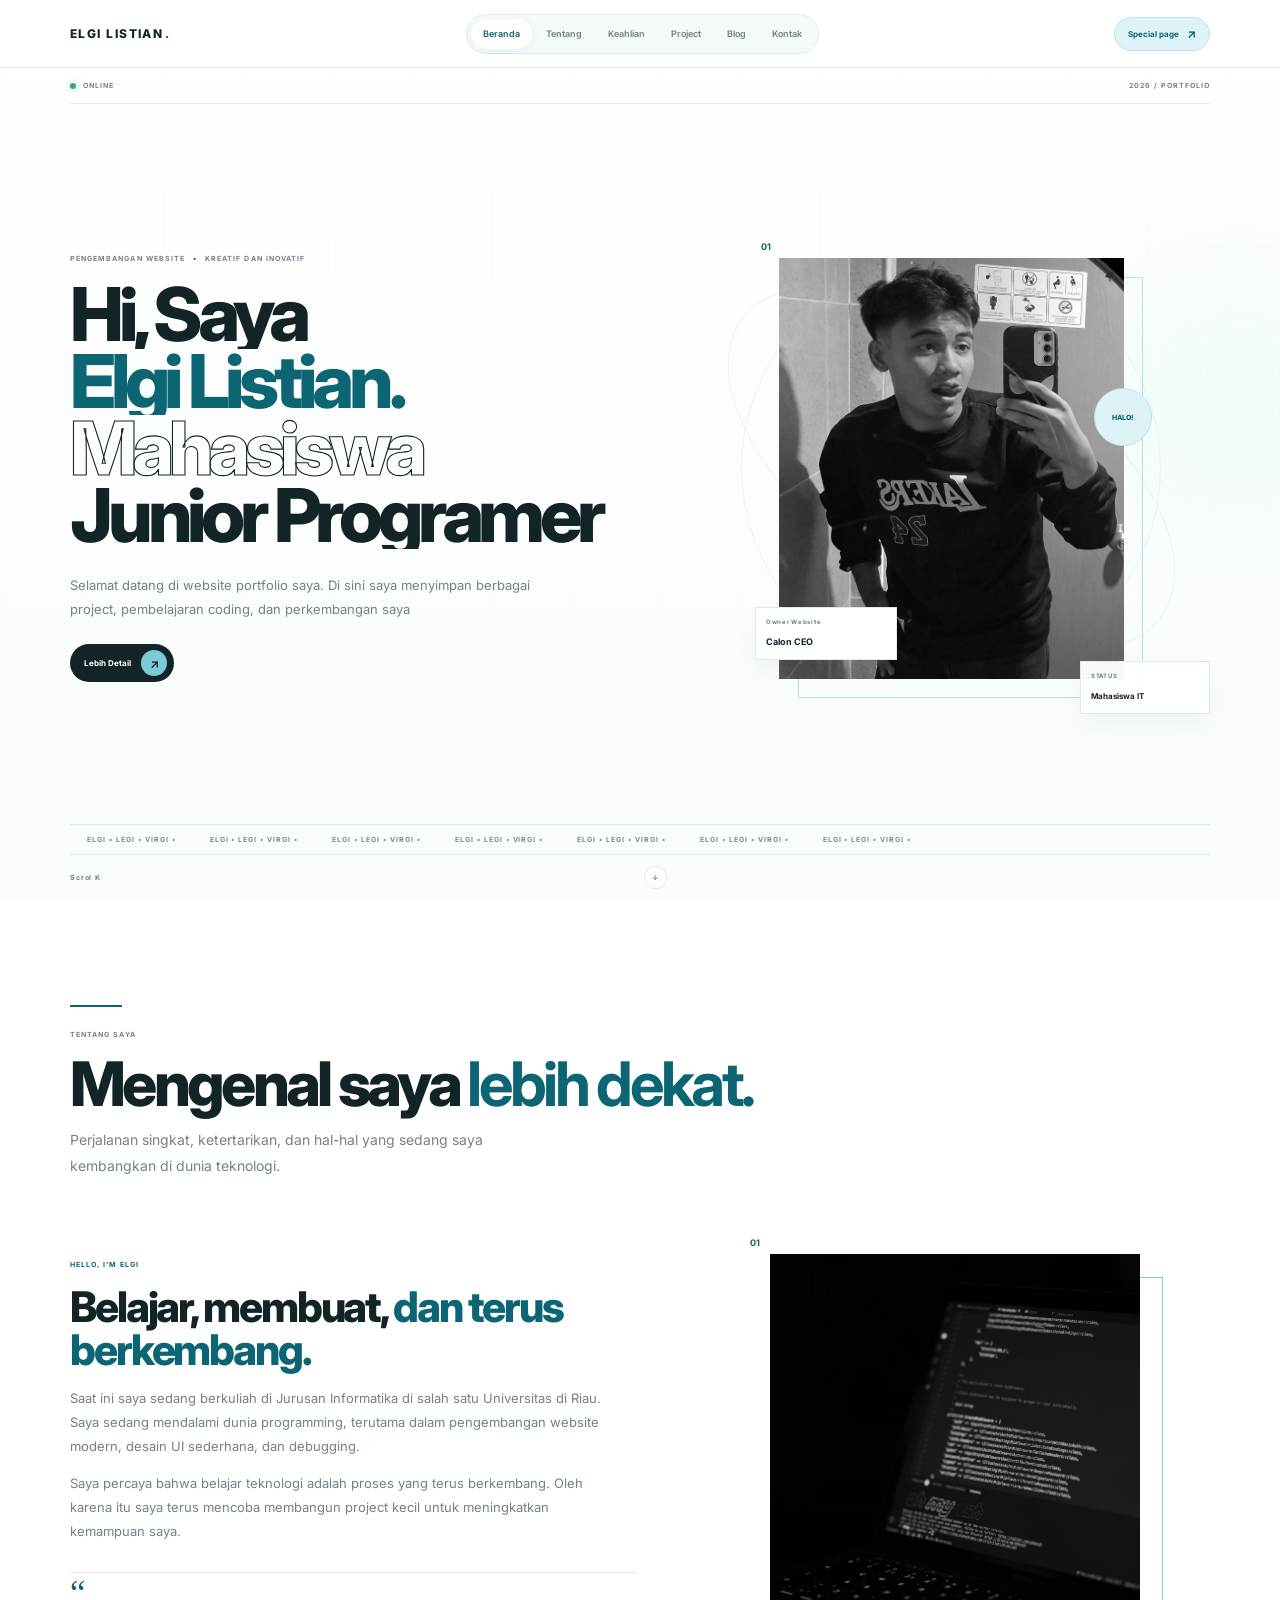
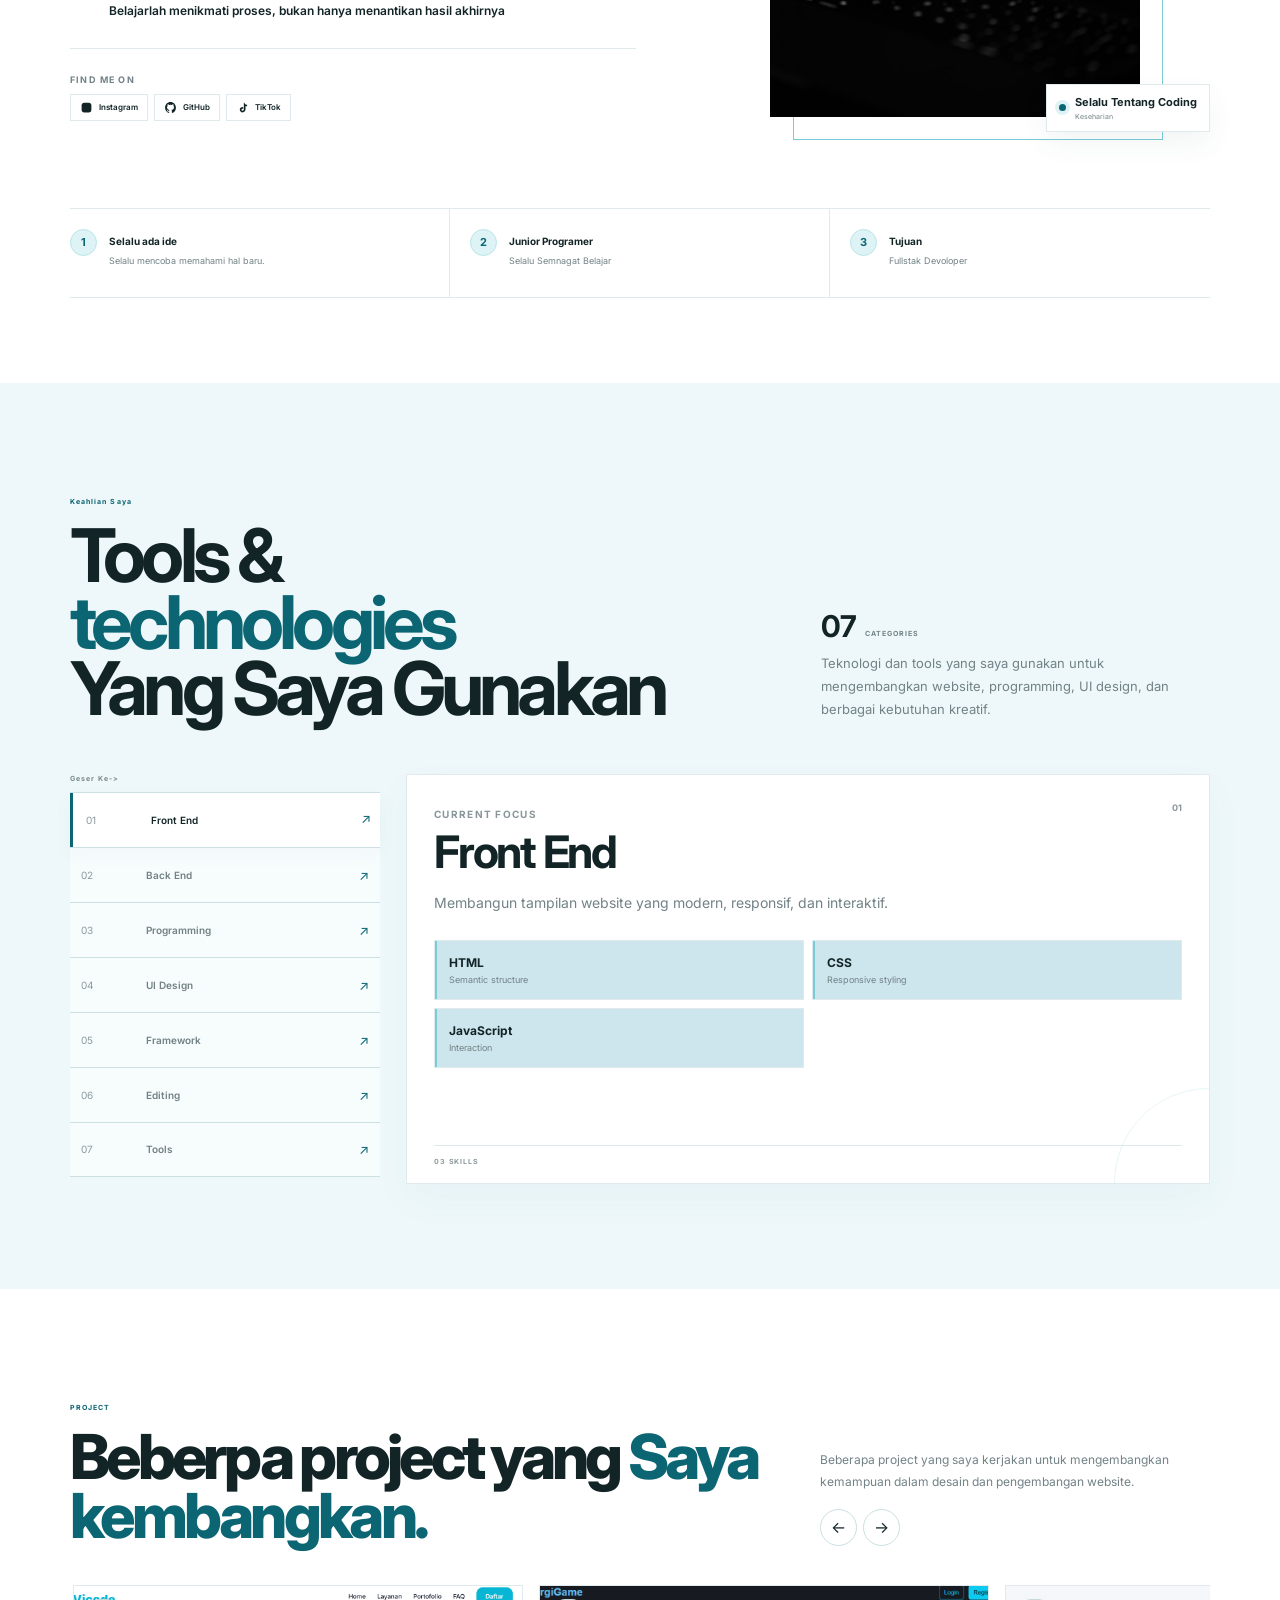
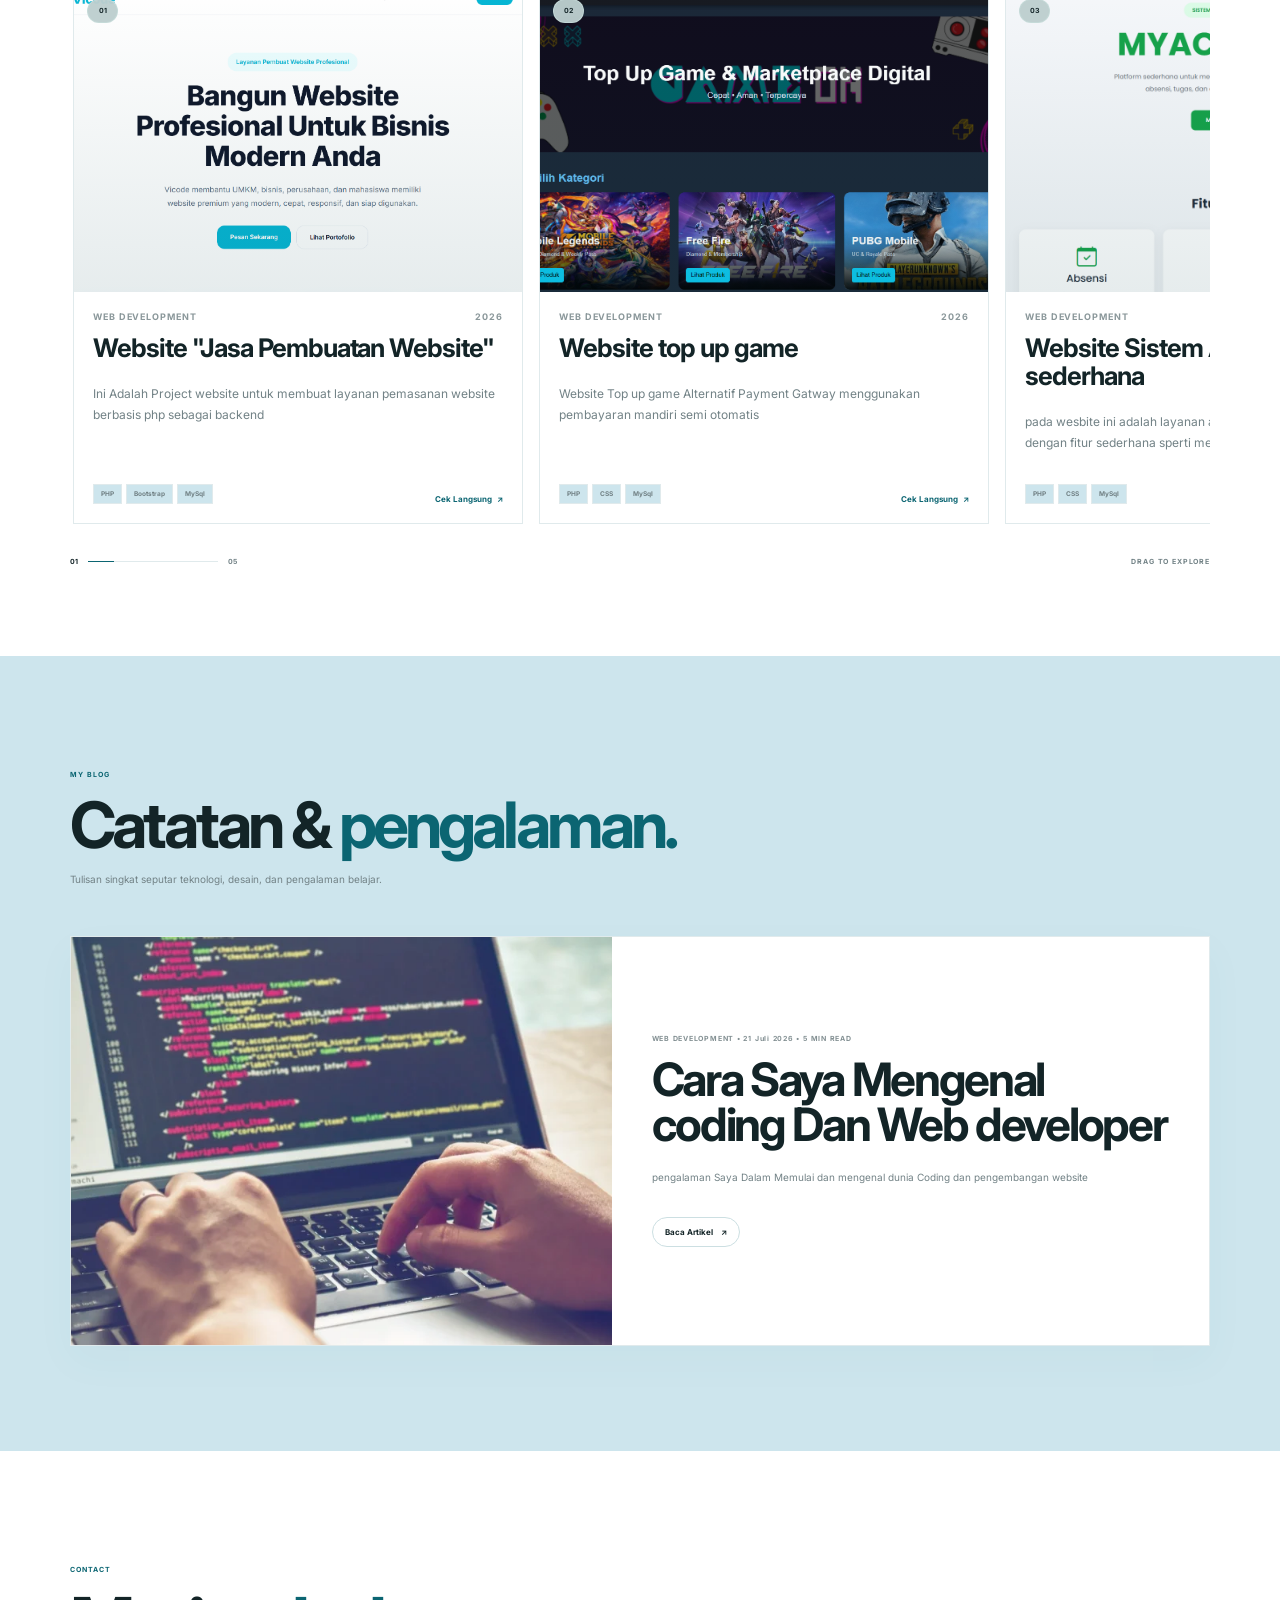
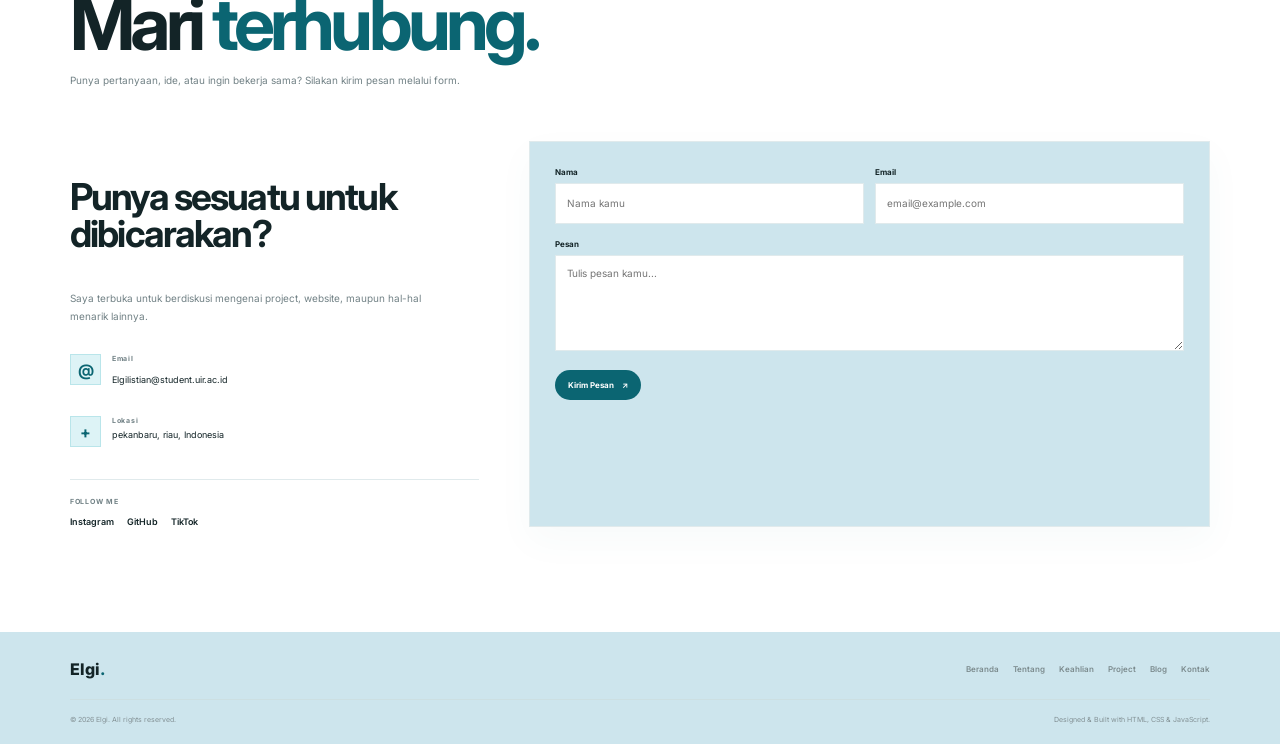
==== commit e6854617: "Update index.html" ====
--- a/index.html
+++ b/index.html
@@ -752,7 +752,7 @@
                     <aside class="pro-category-nav">
 
                         <div class="pro-nav-label">
-                            EXPLORE SKILLS
+                            Geser Ke->
                         </div>
 
 
--- a/style.css
+++ b/style.css
@@ -1,86 +1,85 @@
 :root {
-    --white: #ffffff;
-    --paper: #f8fbfc;
-    --paper-blue: #eef8fa;
-
-    --blue-xs: #edf9fb;
-    --blue-soft: #ddf3f6;
-    --blue-light: #b9e5ea;
-    --blue: #7acbd5;
-    --blue-dark: #0b6572;
-
-    --ink: #132427;
-    --ink-soft: #314548;
-
-    --muted: #728286;
-    --muted-light: #9aa8ab;
-
-    --line: #e0eaec;
-    --line-strong: #ccdfe2;
-
-    --container: 1140px;
-
-    --ease: cubic-bezier(.22, 1, .36, 1);
-}
-
+  --white: #ffffff;
+  --paper: #cde5ed;
+  --paper-blue: #eef8fa;
+
+  --blue-xs: #edf9fb;
+  --blue-soft: #ddf3f6;
+  --blue-light: #b9e5ea;
+  --blue: #7acbd5;
+  --blue-dark: #0b6572;
+
+  --ink: #132427;
+  --ink-soft: #314548;
+
+  --muted: #728286;
+  --muted-light: #9aa8ab;
+
+  --line: #e0eaec;
+  --line-strong: #ccdfe2;
+
+  --container: 1140px;
+
+  --ease: cubic-bezier(0.22, 1, 0.36, 1);
+}
 
 *,
 *::before,
 *::after {
-    box-sizing: border-box;
+  box-sizing: border-box;
 }
 
 html {
-    margin: 0;
-    padding: 0;
-    scroll-behavior: smooth;
-    scroll-padding-top: 90px;
+  margin: 0;
+  padding: 0;
+  scroll-behavior: smooth;
+  scroll-padding-top: 90px;
 }
 
 body {
-    margin: 0;
-    padding: 0;
-    min-width: 320px;
-    overflow-x: hidden;
-    background: var(--paper);
-    color: var(--ink);
-    font-family: "Inter", sans-serif;
-    -webkit-font-smoothing: antialiased;
-    -moz-osx-font-smoothing: grayscale;
-    text-rendering: optimizeLegibility;
+  margin: 0;
+  padding: 0;
+  min-width: 320px;
+  overflow-x: hidden;
+  background: var(--paper);
+  color: var(--ink);
+  font-family: "Inter", sans-serif;
+  -webkit-font-smoothing: antialiased;
+  -moz-osx-font-smoothing: grayscale;
+  text-rendering: optimizeLegibility;
 }
 
 body.lock-scroll {
-    overflow: hidden;
+  overflow: hidden;
 }
 
 img {
-    display: block;
-    max-width: 100%;
+  display: block;
+  max-width: 100%;
 }
 
 a {
-    color: inherit;
-    text-decoration: none;
+  color: inherit;
+  text-decoration: none;
 }
 
 button,
 input,
 textarea {
-    font: inherit;
+  font: inherit;
 }
 
 button {
-    border: 0;
+  border: 0;
 }
 
 ::selection {
-    background: var(--blue-light);
-    color: var(--blue-dark);
+  background: var(--blue-light);
+  color: var(--blue-dark);
 }
 
 section {
-    position: relative;
+  position: relative;
 }
 
 #beranda,
@@ -89,7 +88,7 @@
 #project,
 #blog,
 #kontak {
-    scroll-margin-top: 88px;
+  scroll-margin-top: 88px;
 }
 
 /* =========================================================
@@ -97,160 +96,160 @@
 ========================================================= */
 
 .site-header {
-    position: fixed;
-    top: 0;
-    left: 0;
-    right: 0;
-    z-index: 1000;
-    height: 68px;
-    background: rgba(255, 255, 255, .94);
-    border-bottom: 1px solid var(--line);
-    transition:
-        height .3s var(--ease),
-        background .25s ease,
-        box-shadow .3s ease;
+  position: fixed;
+  top: 0;
+  left: 0;
+  right: 0;
+  z-index: 1000;
+  height: 68px;
+  background: rgba(255, 255, 255, 0.94);
+  border-bottom: 1px solid var(--line);
+  transition:
+    height 0.3s var(--ease),
+    background 0.25s ease,
+    box-shadow 0.3s ease;
 }
 
 .site-header.scrolled {
-    background: rgba(255, 255, 255, .98);
-    box-shadow: 0 8px 25px rgba(22, 78, 86, .05);
+  background: rgba(255, 255, 255, 0.98);
+  box-shadow: 0 8px 25px rgba(22, 78, 86, 0.05);
 }
 
 .navbar {
-    position: relative;
-    width: min(var(--container), calc(100% - 36px));
-    height: 100%;
-    margin: 0 auto;
-    display: grid;
-    grid-template-columns: auto 1fr auto;
-    align-items: center;
-    gap: 25px;
+  position: relative;
+  width: min(var(--container), calc(100% - 36px));
+  height: 100%;
+  margin: 0 auto;
+  display: grid;
+  grid-template-columns: auto 1fr auto;
+  align-items: center;
+  gap: 25px;
 }
 
 /* Logo */
 
 .nav-logo {
-    display: inline-flex;
-    align-items: baseline;
-    gap: 2px;
-    color: var(--ink);
-    font-size: 12px;
-    font-weight: 800;
-    letter-spacing: .12em;
-    white-space: nowrap;
+  display: inline-flex;
+  align-items: baseline;
+  gap: 2px;
+  color: var(--ink);
+  font-size: 12px;
+  font-weight: 800;
+  letter-spacing: 0.12em;
+  white-space: nowrap;
 }
 
 .nav-logo span {
-    color: var(--blue-dark);
+  color: var(--blue-dark);
 }
 
 /* Menu */
 
 .nav-menu {
-    justify-self: center;
-    display: flex;
-    align-items: center;
-    gap: 2px;
-    padding: 4px;
-    background: #f4f9fa;
-    border: 1px solid var(--line);
-    border-radius: 999px;
+  justify-self: center;
+  display: flex;
+  align-items: center;
+  gap: 2px;
+  padding: 4px;
+  background: #f4f9fa;
+  border: 1px solid var(--line);
+  border-radius: 999px;
 }
 
 .nav-link {
-    position: relative;
-    display: inline-flex;
-    align-items: center;
-    justify-content: center;
-    min-height: 30px;
-    padding: 0 12px;
-    border-radius: 999px;
-    color: #718083;
-    font-size: 9px;
-    font-weight: 600;
-    transition:
-        color .25s ease,
-        background .25s ease,
-        box-shadow .25s ease;
+  position: relative;
+  display: inline-flex;
+  align-items: center;
+  justify-content: center;
+  min-height: 30px;
+  padding: 0 12px;
+  border-radius: 999px;
+  color: #718083;
+  font-size: 9px;
+  font-weight: 600;
+  transition:
+    color 0.25s ease,
+    background 0.25s ease,
+    box-shadow 0.25s ease;
 }
 
 .nav-link::after {
-    display: none;
+  display: none;
 }
 
 .nav-link:hover {
-    color: var(--blue-dark);
-    background: rgba(255, 255, 255, .75);
+  color: var(--blue-dark);
+  background: rgba(255, 255, 255, 0.75);
 }
 
 .nav-link.active {
-    color: var(--blue-dark);
-    background: #fff;
-    box-shadow: 0 2px 8px rgba(48, 111, 119, .07);
+  color: var(--blue-dark);
+  background: #fff;
+  box-shadow: 0 2px 8px rgba(48, 111, 119, 0.07);
 }
 
 /* Special page */
 
 .nav-contact {
-    display: inline-flex;
-    align-items: center;
-    gap: 8px;
-    min-height: 34px;
-    padding: 0 13px;
-    border: 1px solid var(--blue-light);
-    border-radius: 999px;
-    background: var(--blue-soft);
-    color: var(--blue-dark);
-    font-size: 8px;
-    font-weight: 700;
-    transition:
-        background .25s ease,
-        border-color .25s ease,
-        transform .25s var(--ease);
+  display: inline-flex;
+  align-items: center;
+  gap: 8px;
+  min-height: 34px;
+  padding: 0 13px;
+  border: 1px solid var(--blue-light);
+  border-radius: 999px;
+  background: var(--blue-soft);
+  color: var(--blue-dark);
+  font-size: 8px;
+  font-weight: 700;
+  transition:
+    background 0.25s ease,
+    border-color 0.25s ease,
+    transform 0.25s var(--ease);
 }
 
 .nav-contact span {
-    font-size: 12px;
-    line-height: 1;
+  font-size: 12px;
+  line-height: 1;
 }
 
 .nav-contact:hover {
-    background: var(--blue);
-    border-color: var(--blue);
-    color: var(--ink);
-    transform: translateY(-2px);
+  background: var(--blue);
+  border-color: var(--blue);
+  color: var(--ink);
+  transform: translateY(-2px);
 }
 
 /* Mobile button */
 
 .nav-toggle {
-    display: none;
-    width: 39px;
-    height: 39px;
-    padding: 0;
-    align-items: center;
-    justify-content: center;
-    flex-direction: column;
-    gap: 5px;
-    border-radius: 50%;
-    background: var(--ink);
-    color: #fff;
-    cursor: pointer;
+  display: none;
+  width: 39px;
+  height: 39px;
+  padding: 0;
+  align-items: center;
+  justify-content: center;
+  flex-direction: column;
+  gap: 5px;
+  border-radius: 50%;
+  background: var(--ink);
+  color: #fff;
+  cursor: pointer;
 }
 
 .nav-toggle span {
-    width: 15px;
-    height: 1px;
-    background: #fff;
-    transition: transform .3s var(--ease);
+  width: 15px;
+  height: 1px;
+  background: #fff;
+  transition: transform 0.3s var(--ease);
 }
 
 .nav-toggle.is-open span:first-child {
-    transform: translateY(3px) rotate(45deg);
+  transform: translateY(3px) rotate(45deg);
 }
 
 .nav-toggle.is-open span:last-child {
-    transform: translateY(-3px) rotate(-45deg);
+  transform: translateY(-3px) rotate(-45deg);
 }
 
 /* =========================================================
@@ -258,351 +257,351 @@
 ========================================================= */
 
 .hero-new {
-    min-height: 100svh;
-    padding-top: 68px;
-    overflow: hidden;
-    background: linear-gradient(180deg, #fff 0%, #f8fcfd 100%);
+  min-height: 100svh;
+  padding-top: 68px;
+  overflow: hidden;
+  background: linear-gradient(180deg, #fff 0%, #f8fcfd 100%);
 }
 
 .hero-grid {
-    position: absolute;
-    inset: 0;
-    opacity: .38;
-    background-image:
-        linear-gradient(to right, rgba(74, 164, 177, .045) 1px, transparent 1px),
-        linear-gradient(to bottom, rgba(74, 164, 177, .045) 1px, transparent 1px);
-    background-size: 82px 82px;
-    mask-image: linear-gradient(to bottom, black, transparent);
-    pointer-events: none;
+  position: absolute;
+  inset: 0;
+  opacity: 0.38;
+  background-image:
+    linear-gradient(to right, rgba(74, 164, 177, 0.045) 1px, transparent 1px),
+    linear-gradient(to bottom, rgba(74, 164, 177, 0.045) 1px, transparent 1px);
+  background-size: 82px 82px;
+  mask-image: linear-gradient(to bottom, black, transparent);
+  pointer-events: none;
 }
 
 .hero-glow {
-    position: absolute;
-    width: 300px;
-    height: 300px;
-    right: -110px;
-    top: 27%;
-    border-radius: 50%;
-    background: rgba(122, 203, 213, .07);
-    filter: blur(65px);
-    pointer-events: none;
+  position: absolute;
+  width: 300px;
+  height: 300px;
+  right: -110px;
+  top: 27%;
+  border-radius: 50%;
+  background: rgba(122, 203, 213, 0.07);
+  filter: blur(65px);
+  pointer-events: none;
 }
 
 .hero-new-container {
-    position: relative;
-    z-index: 2;
-    width: min(var(--container), calc(100% - 36px));
-    min-height: calc(100svh - 68px);
-    margin: 0 auto;
-    display: flex;
-    flex-direction: column;
+  position: relative;
+  z-index: 2;
+  width: min(var(--container), calc(100% - 36px));
+  min-height: calc(100svh - 68px);
+  margin: 0 auto;
+  display: flex;
+  flex-direction: column;
 }
 
 .hero-meta {
-    display: flex;
-    justify-content: space-between;
-    padding: 13px 0;
-    border-bottom: 1px solid var(--line);
-    color: var(--muted);
-    font-size: 7px;
-    font-weight: 700;
-    letter-spacing: .14em;
+  display: flex;
+  justify-content: space-between;
+  padding: 13px 0;
+  border-bottom: 1px solid var(--line);
+  color: var(--muted);
+  font-size: 7px;
+  font-weight: 700;
+  letter-spacing: 0.14em;
 }
 
 .hero-meta-left {
-    display: flex;
-    align-items: center;
-    gap: 7px;
+  display: flex;
+  align-items: center;
+  gap: 7px;
 }
 
 .live-dot {
-    width: 6px;
-    height: 6px;
-    border-radius: 50%;
-    background: #3fa379;
-    box-shadow: 0 0 0 4px rgba(63, 163, 121, .09);
+  width: 6px;
+  height: 6px;
+  border-radius: 50%;
+  background: #3fa379;
+  box-shadow: 0 0 0 4px rgba(63, 163, 121, 0.09);
 }
 
 .hero-main {
-    flex: 1;
-    display: grid;
-    grid-template-columns: 1.06fr .94fr;
-    gap: 40px;
-    align-items: center;
-    padding: 38px 0 30px;
+  flex: 1;
+  display: grid;
+  grid-template-columns: 1.06fr 0.94fr;
+  gap: 40px;
+  align-items: center;
+  padding: 38px 0 30px;
 }
 
 .hero-new-content {
-    max-width: 630px;
+  max-width: 630px;
 }
 
 .hero-kicker {
-    display: flex;
-    flex-wrap: wrap;
-    align-items: center;
-    gap: 8px;
-    margin-bottom: 18px;
-    color: var(--muted);
-    font-size: 7px;
-    font-weight: 700;
-    letter-spacing: .15em;
+  display: flex;
+  flex-wrap: wrap;
+  align-items: center;
+  gap: 8px;
+  margin-bottom: 18px;
+  color: var(--muted);
+  font-size: 7px;
+  font-weight: 700;
+  letter-spacing: 0.15em;
 }
 
 .hero-kicker span {
-    color: var(--blue-dark);
+  color: var(--blue-dark);
 }
 
 .hero-new-title {
-    display: flex;
-    flex-direction: column;
-    margin: 0;
-    font-size: clamp(46px, 5.8vw, 82px);
-    line-height: .9;
-    letter-spacing: -.07em;
-    font-weight: 800;
+  display: flex;
+  flex-direction: column;
+  margin: 0;
+  font-size: clamp(46px, 5.8vw, 82px);
+  line-height: 0.9;
+  letter-spacing: -0.07em;
+  font-weight: 800;
 }
 
 .title-name {
-    color: var(--blue-dark) !important;
+  color: var(--blue-dark) !important;
 }
 
 .title-outline {
-    color: transparent;
-    -webkit-text-stroke: 1.1px var(--ink);
+  color: transparent;
+  -webkit-text-stroke: 1.1px var(--ink);
 }
 
 .hero-new-description {
-    max-width: 500px;
-    margin-top: 24px;
-    color: var(--muted);
-    font-size: 11px;
-    line-height: 1.85;
+  max-width: 500px;
+  margin-top: 24px;
+  color: var(--muted);
+  font-size: 13px;
+  line-height: 1.85;
 }
 
 .hero-new-actions {
-    display: flex;
-    align-items: center;
-    gap: 11px;
-    margin-top: 23px;
+  display: flex;
+  align-items: center;
+  gap: 11px;
+  margin-top: 23px;
 }
 
 .hero-main-btn {
-    display: inline-flex;
-    align-items: center;
-    gap: 10px;
-    padding: 6px 7px 6px 14px;
-    border-radius: 999px;
-    background: var(--ink);
-    color: #fff;
-    font-size: 8px;
-    font-weight: 700;
-    transition:
-        background .25s ease,
-        transform .25s var(--ease),
-        box-shadow .25s ease;
+  display: inline-flex;
+  align-items: center;
+  gap: 10px;
+  padding: 6px 7px 6px 14px;
+  border-radius: 999px;
+  background: var(--ink);
+  color: #fff;
+  font-size: 8px;
+  font-weight: 700;
+  transition:
+    background 0.25s ease,
+    transform 0.25s var(--ease),
+    box-shadow 0.25s ease;
 }
 
 .hero-main-btn b {
-    width: 26px;
-    height: 26px;
-    display: grid;
-    place-items: center;
-    border-radius: 50%;
-    background: var(--blue);
-    color: var(--ink);
-    font-size: 12px;
+  width: 26px;
+  height: 26px;
+  display: grid;
+  place-items: center;
+  border-radius: 50%;
+  background: var(--blue);
+  color: var(--ink);
+  font-size: 12px;
 }
 
 .hero-main-btn:hover {
-    background: var(--blue-dark);
-    transform: translateY(-2px);
-    box-shadow: 0 10px 22px rgba(11, 101, 114, .13);
+  background: var(--blue-dark);
+  transform: translateY(-2px);
+  box-shadow: 0 10px 22px rgba(11, 101, 114, 0.13);
 }
 
 /* Hero visual */
 
 .hero-new-visual {
-    position: relative;
-    min-height: 490px;
-    display: grid;
-    place-items: center;
+  position: relative;
+  min-height: 490px;
+  display: grid;
+  place-items: center;
 }
 
 .hero-image-area {
-    position: relative;
-    width: min(345px, 74%);
-    aspect-ratio: .82;
+  position: relative;
+  width: min(345px, 74%);
+  aspect-ratio: 0.82;
 }
 
 .hero-image-border {
-    position: absolute;
-    inset: 19px -19px -19px 19px;
-    border: 1px solid var(--blue);
-    opacity: .55;
+  position: absolute;
+  inset: 19px -19px -19px 19px;
+  border: 1px solid var(--blue);
+  opacity: 0.55;
 }
 
 .hero-new-image {
-    position: relative;
-    z-index: 2;
-    width: 100%;
-    height: 100%;
-    object-fit: cover;
-    filter: grayscale(100%);
-    transition:
-        filter .6s ease,
-        transform .6s var(--ease);
+  position: relative;
+  z-index: 2;
+  width: 100%;
+  height: 100%;
+  object-fit: cover;
+  filter: grayscale(100%);
+  transition:
+    filter 0.6s ease,
+    transform 0.6s var(--ease);
 }
 
 .hero-image-area:hover .hero-new-image {
-    filter: grayscale(12%);
-    transform: scale(1.012);
+  filter: grayscale(12%);
+  transform: scale(1.012);
 }
 
 .hero-image-number {
-    position: absolute;
-    z-index: 5;
-    top: -17px;
-    left: -18px;
-    color: var(--blue-dark);
-    font-size: 9px;
-    font-weight: 700;
+  position: absolute;
+  z-index: 5;
+  top: -17px;
+  left: -18px;
+  color: var(--blue-dark);
+  font-size: 9px;
+  font-weight: 700;
 }
 
 .hero-image-label {
-    position: absolute;
-    z-index: 5;
-    left: -24px;
-    bottom: 19px;
-    width: 142px;
-    padding: 10px;
-    border: 1px solid var(--line);
-    background: #fff;
-    box-shadow: 0 12px 25px rgba(31, 83, 90, .06);
+  position: absolute;
+  z-index: 5;
+  left: -24px;
+  bottom: 19px;
+  width: 142px;
+  padding: 10px;
+  border: 1px solid var(--line);
+  background: #fff;
+  box-shadow: 0 12px 25px rgba(31, 83, 90, 0.06);
 }
 
 .hero-image-label span {
-    display: block;
-    margin-bottom: 4px;
-    color: var(--muted);
-    font-size: 6px;
-    font-weight: 700;
-    letter-spacing: .12em;
+  display: block;
+  margin-bottom: 4px;
+  color: var(--muted);
+  font-size: 6px;
+  font-weight: 700;
+  letter-spacing: 0.12em;
 }
 
 .hero-image-label strong {
-    font-size: 9px;
+  font-size: 9px;
 }
 
 .hero-follow {
-    position: absolute;
-    z-index: 7;
-    right: -28px;
-    top: 31%;
-    width: 58px;
-    height: 58px;
-    display: grid;
-    place-items: center;
-    border: 1px solid var(--blue-light);
-    border-radius: 50%;
-    background: var(--blue-soft);
-    color: var(--blue-dark);
-    font-size: 7px;
-    font-weight: 800;
+  position: absolute;
+  z-index: 7;
+  right: -28px;
+  top: 31%;
+  width: 58px;
+  height: 58px;
+  display: grid;
+  place-items: center;
+  border: 1px solid var(--blue-light);
+  border-radius: 50%;
+  background: var(--blue-soft);
+  color: var(--blue-dark);
+  font-size: 7px;
+  font-weight: 800;
 }
 
 .hero-floating {
-    position: absolute;
-    z-index: 6;
-    right: 0;
-    bottom: -1px;
-    width: 130px;
-    padding: 10px;
-    border: 1px solid var(--line);
-    background: rgba(255, 255, 255, .96);
-    box-shadow: 0 12px 28px rgba(31, 83, 90, .055);
+  position: absolute;
+  z-index: 6;
+  right: 0;
+  bottom: -1px;
+  width: 130px;
+  padding: 10px;
+  border: 1px solid var(--line);
+  background: rgba(255, 255, 255, 0.96);
+  box-shadow: 0 12px 28px rgba(31, 83, 90, 0.055);
 }
 
 .hero-floating span {
-    display: block;
-    margin-bottom: 4px;
-    color: var(--muted);
-    font-size: 6px;
-    font-weight: 700;
-    letter-spacing: .12em;
+  display: block;
+  margin-bottom: 4px;
+  color: var(--muted);
+  font-size: 6px;
+  font-weight: 700;
+  letter-spacing: 0.12em;
 }
 
 .hero-floating strong {
-    font-size: 8px;
+  font-size: 8px;
 }
 
 .hero-orbit {
-    position: absolute;
-    border: 1px solid rgba(117, 200, 211, .14);
-    border-radius: 50%;
-    pointer-events: none;
+  position: absolute;
+  border: 1px solid rgba(117, 200, 211, 0.14);
+  border-radius: 50%;
+  pointer-events: none;
 }
 
 .orbit-one {
-    width: 420px;
-    height: 420px;
+  width: 420px;
+  height: 420px;
 }
 
 .orbit-two {
-    width: 515px;
-    height: 260px;
-    transform: rotate(35deg);
+  width: 515px;
+  height: 260px;
+  transform: rotate(35deg);
 }
 
 .hero-marquee {
-    overflow: hidden;
-    border-top: 1px solid var(--line);
-    border-bottom: 1px solid var(--line);
+  overflow: hidden;
+  border-top: 1px solid var(--line);
+  border-bottom: 1px solid var(--line);
 }
 
 .hero-marquee-track {
-    display: flex;
-    width: max-content;
-    animation: portfolioMarquee 26s linear infinite;
+  display: flex;
+  width: max-content;
+  animation: portfolioMarquee 26s linear infinite;
 }
 
 .hero-marquee-track span {
-    padding: 10px 17px;
-    white-space: nowrap;
-    color: #7d8a8d;
-    font-size: 7px;
-    font-weight: 700;
-    letter-spacing: .14em;
+  padding: 10px 17px;
+  white-space: nowrap;
+  color: #7d8a8d;
+  font-size: 7px;
+  font-weight: 700;
+  letter-spacing: 0.14em;
 }
 
 @keyframes portfolioMarquee {
-    from {
-        transform: translateX(0);
-    }
-
-    to {
-        transform: translateX(-33.333%);
-    }
+  from {
+    transform: translateX(0);
+  }
+
+  to {
+    transform: translateX(-33.333%);
+  }
 }
 
 .hero-bottom {
-    display: flex;
-    justify-content: space-between;
-    align-items: center;
-    padding: 11px 0;
-    color: var(--muted);
-    font-size: 7px;
-    font-weight: 700;
-    letter-spacing: .12em;
+  display: flex;
+  justify-content: space-between;
+  align-items: center;
+  padding: 11px 0;
+  color: var(--muted);
+  font-size: 7px;
+  font-weight: 700;
+  letter-spacing: 0.12em;
 }
 
 .hero-scroll-arrow {
-    width: 23px;
-    height: 23px;
-    display: grid;
-    place-items: center;
-    border: 1px solid var(--line);
-    border-radius: 50%;
-    background: #fff;
+  width: 23px;
+  height: 23px;
+  display: grid;
+  place-items: center;
+  border: 1px solid var(--line);
+  border-radius: 50%;
+  background: #fff;
 }
 
 /* =========================================================
@@ -610,297 +609,297 @@
 ========================================================= */
 
 .about-section {
-    padding: 105px 0 85px;
-    background: #fff;
+  padding: 105px 0 85px;
+  background: #fff;
 }
 
 .about-container {
-    width: min(var(--container), calc(100% - 36px));
-    margin: 0 auto;
+  width: min(var(--container), calc(100% - 36px));
+  margin: 0 auto;
 }
 
 .about-heading {
-    max-width: 720px;
-    margin-bottom: 58px;
+  max-width: 720px;
+  margin-bottom: 58px;
 }
 
 .heading-line {
-    width: 52px;
-    height: 2px;
-    margin-bottom: 14px;
-    background: var(--blue-dark);
-}
-
-.about-heading>span {
-    color: var(--muted);
-    font-size: 7px;
-    font-weight: 700;
-    letter-spacing: .15em;
+  width: 52px;
+  height: 2px;
+  margin-bottom: 14px;
+  background: var(--blue-dark);
+}
+
+.about-heading > span {
+  color: var(--muted);
+  font-size: 7px;
+  font-weight: 700;
+  letter-spacing: 0.15em;
 }
 
 .about-heading h2 {
-    margin: 14px 0;
-    font-size: clamp(38px, 4.8vw, 63px);
-    line-height: .95;
-    letter-spacing: -.06em;
-    font-weight: 800;
+  margin: 14px 0;
+  font-size: clamp(38px, 4.8vw, 63px);
+  line-height: 0.95;
+  letter-spacing: -0.06em;
+  font-weight: 800;
 }
 
 .about-heading h2 strong {
-    color: var(--blue-dark);
+  color: var(--blue-dark);
 }
 
 .about-heading p {
-    max-width: 500px;
-    color: var(--muted);
-    font-size: 11px;
-    line-height: 1.8;
+  max-width: 500px;
+  color: var(--muted);
+  font-size: 14px;
+  line-height: 1.8;
 }
 
 .about-main {
-    display: grid;
-    grid-template-columns: 1fr .9fr;
-    gap: 65px;
-    align-items: center;
+  display: grid;
+  grid-template-columns: 1fr 0.9fr;
+  gap: 65px;
+  align-items: center;
 }
 
 .about-overline {
-    color: var(--blue-dark);
-    font-size: 7px;
-    font-weight: 700;
-    letter-spacing: .14em;
+  color: var(--blue-dark);
+  font-size: 7px;
+  font-weight: 700;
+  letter-spacing: 0.14em;
 }
 
 .about-info h3 {
-    max-width: 535px;
-    margin: 14px 0;
-    font-size: clamp(29px, 3.3vw, 46px);
-    line-height: 1.03;
-    letter-spacing: -.05em;
-    font-weight: 800;
+  max-width: 535px;
+  margin: 14px 0;
+  font-size: clamp(29px, 3.3vw, 46px);
+  line-height: 1.03;
+  letter-spacing: -0.05em;
+  font-weight: 800;
 }
 
 .about-info h3 span {
-    color: var(--blue-dark);
-}
-
-.about-info>p {
-    max-width: 550px;
-    margin-top: 12px;
-    color: var(--muted);
-    font-size: 11px;
-    line-height: 1.85;
+  color: var(--blue-dark);
+}
+
+.about-info > p {
+  max-width: 550px;
+  margin-top: 12px;
+  color: var(--muted);
+  font-size: 13px;
+  line-height: 1.85;
 }
 
 .about-quote {
-    position: relative;
-    margin-top: 29px;
-    padding: 16px 20px 16px 39px;
-    border-top: 1px solid var(--line);
-    border-bottom: 1px solid var(--line);
+  position: relative;
+  margin-top: 29px;
+  padding: 16px 20px 16px 39px;
+  border-top: 1px solid var(--line);
+  border-bottom: 1px solid var(--line);
 }
 
 .quote-mark {
-    position: absolute;
-    left: 0;
-    top: 1px;
-    color: var(--blue-dark);
-    font-family: Georgia, serif;
-    font-size: 35px;
+  position: absolute;
+  left: 0;
+  top: 1px;
+  color: var(--blue-dark);
+  font-family: Georgia, serif;
+  font-size: 35px;
 }
 
 .about-quote p {
-    font-size: 11px;
-    font-weight: 600;
-    line-height: 1.6;
+  font-size: 12px;
+  font-weight: 600;
+  line-height: 1.6;
 }
 
 .about-social {
-    margin-top: 25px;
+  margin-top: 25px;
 }
 
 .social-label {
-    display: block;
-    margin-bottom: 9px;
-    color: var(--muted);
-    font-size: 7px;
-    font-weight: 700;
-    letter-spacing: .13em;
+  display: block;
+  margin-bottom: 9px;
+  color: var(--muted);
+  font-size: 9px;
+  font-weight: 700;
+  letter-spacing: 0.13em;
 }
 
 .social-links {
-    display: flex;
-    flex-wrap: wrap;
-    gap: 6px;
+  display: flex;
+  flex-wrap: wrap;
+  gap: 6px;
 }
 
 .social-link {
-    display: inline-flex;
-    align-items: center;
-    gap: 6px;
-    padding: 6px 9px;
-    border: 1px solid var(--line);
-    background: #fff;
-    color: var(--text);
-    font-size: 8px;
-    font-weight: 600;
-    transition:
-        background .25s ease,
-        color .25s ease,
-        border-color .25s ease,
-        transform .25s var(--ease);
+  display: inline-flex;
+  align-items: center;
+  gap: 6px;
+  padding: 6px 9px;
+  border: 1px solid var(--line);
+  background: #fff;
+  color: var(--text);
+  font-size: 8px;
+  font-weight: 600;
+  transition:
+    background 0.25s ease,
+    color 0.25s ease,
+    border-color 0.25s ease,
+    transform 0.25s var(--ease);
 }
 
 .social-link svg {
-    width: 13px;
-    height: 13px;
-    fill: currentColor;
+  width: 13px;
+  height: 13px;
+  fill: currentColor;
 }
 
 .social-link:hover {
-    background: var(--blue-soft);
-    color: var(--blue-dark);
-    border-color: var(--blue-light);
-    transform: translateY(-2px);
+  background: var(--blue-soft);
+  color: var(--blue-dark);
+  border-color: var(--blue-light);
+  transform: translateY(-2px);
 }
 
 .about-visual {
-    position: relative;
-    min-height: 500px;
-    display: grid;
-    place-items: center;
+  position: relative;
+  min-height: 500px;
+  display: grid;
+  place-items: center;
 }
 
 .about-photo-wrapper {
-    position: relative;
-    width: min(370px, 82%);
-    aspect-ratio: .8;
+  position: relative;
+  width: min(370px, 82%);
+  aspect-ratio: 0.8;
 }
 
 .about-photo {
-    position: relative;
-    z-index: 2;
-    width: 100%;
-    height: 100%;
-    overflow: hidden;
-    background: var(--blue-soft);
+  position: relative;
+  z-index: 2;
+  width: 100%;
+  height: 100%;
+  overflow: hidden;
+  background: var(--blue-soft);
 }
 
 .about-photo img {
-    width: 100%;
-    height: 100%;
-    object-fit: cover;
-    filter: grayscale(100%);
-    transition:
-        filter .7s ease,
-        transform .7s var(--ease);
+  width: 100%;
+  height: 100%;
+  object-fit: cover;
+  filter: grayscale(100%);
+  transition:
+    filter 0.7s ease,
+    transform 0.7s var(--ease);
 }
 
 .about-photo:hover img {
-    filter: grayscale(8%);
-    transform: scale(1.02);
+  filter: grayscale(8%);
+  transform: scale(1.02);
 }
 
 .photo-frame {
-    position: absolute;
-    inset: 23px -23px -23px 23px;
-    border: 1px solid var(--blue);
+  position: absolute;
+  inset: 23px -23px -23px 23px;
+  border: 1px solid var(--blue);
 }
 
 .photo-number {
-    position: absolute;
-    z-index: 5;
-    top: -17px;
-    left: -20px;
-    color: var(--blue-dark);
-    font-size: 9px;
-    font-weight: 700;
+  position: absolute;
+  z-index: 5;
+  top: -17px;
+  left: -20px;
+  color: var(--blue-dark);
+  font-size: 9px;
+  font-weight: 700;
 }
 
 .about-floating-card {
-    position: absolute;
-    z-index: 7;
-    right: 0;
-    bottom: 4px;
-    display: flex;
-    align-items: center;
-    gap: 9px;
-    padding: 10px 12px;
-    background: #fff;
-    border: 1px solid var(--line);
-    box-shadow: 0 12px 28px rgba(31, 83, 90, .06);
+  position: absolute;
+  z-index: 7;
+  right: 0;
+  bottom: 4px;
+  display: flex;
+  align-items: center;
+  gap: 9px;
+  padding: 10px 12px;
+  background: #fff;
+  border: 1px solid var(--line);
+  box-shadow: 0 12px 28px rgba(31, 83, 90, 0.06);
 }
 
 .floating-dot {
-    width: 7px;
-    height: 7px;
-    flex: 0 0 auto;
-    border-radius: 50%;
-    background: var(--blue-dark);
-    box-shadow: 0 0 0 4px var(--blue-soft);
+  width: 7px;
+  height: 7px;
+  flex: 0 0 auto;
+  border-radius: 50%;
+  background: var(--blue-dark);
+  box-shadow: 0 0 0 4px var(--blue-soft);
 }
 
 .about-floating-card strong,
 .about-floating-card span {
-    display: block;
+  display: block;
 }
 
 .about-floating-card strong {
-    font-size: 8px;
+  font-size: 11px;
 }
 
 .about-floating-card span {
-    margin-top: 3px;
-    color: var(--muted);
-    font-size: 7px;
+  margin-top: 3px;
+  color: var(--muted);
+  font-size: 7px;
 }
 
 .about-bottom {
-    display: grid;
-    grid-template-columns: repeat(3, 1fr);
-    margin-top: 72px;
-    border-top: 1px solid var(--line);
-    border-bottom: 1px solid var(--line);
+  display: grid;
+  grid-template-columns: repeat(3, 1fr);
+  margin-top: 72px;
+  border-top: 1px solid var(--line);
+  border-bottom: 1px solid var(--line);
 }
 
 .bottom-item {
-    display: grid;
-    grid-template-columns: 28px 1fr;
-    gap: 11px;
-    padding: 20px;
-    border-right: 1px solid var(--line);
+  display: grid;
+  grid-template-columns: 28px 1fr;
+  gap: 11px;
+  padding: 20px;
+  border-right: 1px solid var(--line);
 }
 
 .bottom-item:first-child {
-    padding-left: 0;
+  padding-left: 0;
 }
 
 .bottom-item:last-child {
-    border-right: 0;
+  border-right: 0;
 }
 
 .bottom-icon {
-    width: 27px;
-    height: 27px;
-    display: grid;
-    place-items: center;
-    border: 1px solid var(--blue-light);
-    border-radius: 50%;
-    background: var(--blue-soft);
-    color: var(--blue-dark);
-    font-size: 8px;
-    font-weight: 700;
+  width: 27px;
+  height: 27px;
+  display: grid;
+  place-items: center;
+  border: 1px solid var(--blue-light);
+  border-radius: 50%;
+  background: var(--blue-soft);
+  color: var(--blue-dark);
+  font-size: 11px;
+  font-weight: 700;
 }
 
 .bottom-item strong {
-    font-size: 9px;
+  font-size: 10px;
 }
 
 .bottom-item p {
-    margin-top: 4px;
-    color: var(--muted);
-    font-size: 8px;
-    line-height: 1.7;
+  margin-top: 4px;
+  color: var(--muted);
+  font-size: 9px;
+  line-height: 1.7;
 }
 
 /* =========================================================
@@ -908,73 +907,73 @@
 ========================================================= */
 
 .pro-skills {
-    padding: 105px 0;
-    background: var(--paper-blue);
+  padding: 105px 0;
+  background: var(--paper-blue);
 }
 
 .pro-skills-container {
-    width: min(var(--container), calc(100% - 36px));
-    margin: 0 auto;
+  width: min(var(--container), calc(100% - 36px));
+  margin: 0 auto;
 }
 
 .pro-skills-header {
-    display: grid;
-    grid-template-columns: 1fr .55fr;
-    gap: 45px;
-    align-items: end;
-    padding-bottom: 52px;
+  display: grid;
+  grid-template-columns: 1fr 0.55fr;
+  gap: 45px;
+  align-items: end;
+  padding-bottom: 52px;
 }
 
 .pro-overline {
-    color: var(--blue-dark);
-    font-size: 7px;
-    font-weight: 700;
-    letter-spacing: .15em;
+  color: var(--blue-dark);
+  font-size: 7px;
+  font-weight: 700;
+  letter-spacing: 0.15em;
 }
 
 .pro-title-wrap h2 {
-    margin: 14px 0 0;
-    font-size: clamp(43px, 5.8vw, 74px);
-    line-height: .9;
-    letter-spacing: -.065em;
+  margin: 14px 0 0;
+  font-size: clamp(43px, 5.8vw, 74px);
+  line-height: 0.9;
+  letter-spacing: -0.065em;
 }
 
 .pro-title-wrap h2 span {
-    color: var(--blue-dark);
+  color: var(--blue-dark);
 }
 
 .pro-counter {
-    display: flex;
-    align-items: flex-end;
-    gap: 8px;
-    margin-bottom: 14px;
+  display: flex;
+  align-items: flex-end;
+  gap: 8px;
+  margin-bottom: 14px;
 }
 
 .pro-counter strong {
-    font-size: 30px;
-    line-height: .8;
+  font-size: 30px;
+  line-height: 0.8;
 }
 
 .pro-counter span {
-    color: var(--muted);
-    font-size: 7px;
-    font-weight: 700;
-    letter-spacing: .13em;
+  color: var(--muted);
+  font-size: 7px;
+  font-weight: 700;
+  letter-spacing: 0.13em;
 }
 
 .pro-header-side p {
-    max-width: 350px;
-    margin: 0;
-    color: var(--muted);
-    font-size: 10px;
-    line-height: 1.8;
+  max-width: 350px;
+  margin: 0;
+  color: var(--muted);
+  font-size: 13px;
+  line-height: 1.8;
 }
 
 .pro-skills-content {
-    display: grid;
-    grid-template-columns: 310px 1fr;
-    gap: 26px;
-    align-items: start;
+  display: grid;
+  grid-template-columns: 310px 1fr;
+  gap: 26px;
+  align-items: start;
 }
 
 /* =========================================================
@@ -982,90 +981,90 @@
 ========================================================= */
 
 .pro-category-nav {
-    display: flex;
-    flex-direction: column;
-    width: 100%;
+  display: flex;
+  flex-direction: column;
+  width: 100%;
 }
 
 .pro-nav-label {
-    margin-bottom: 9px;
-    color: #7b8b8d;
-    font-size: 7px;
-    font-weight: 700;
-    letter-spacing: .14em;
+  margin-bottom: 9px;
+  color: #7b8b8d;
+  font-size: 7px;
+  font-weight: 700;
+  letter-spacing: 0.14em;
 }
 
 .pro-category {
-    position: relative;
-    width: 100%;
-    min-height: 55px;
-    display: grid;
-    grid-template-columns: 29px 26px 1fr 16px;
-    align-items: center;
-    gap: 5px;
-    padding: 0 11px;
-    border-top: 1px solid var(--line-strong);
-    background: rgba(255, 255, 255, .48);
-    color: #728184;
-    text-align: left;
-    cursor: pointer;
-    transition:
-        background .25s ease,
-        color .25s ease,
-        padding .3s var(--ease);
+  position: relative;
+  width: 100%;
+  min-height: 55px;
+  display: grid;
+  grid-template-columns: 29px 26px 1fr 16px;
+  align-items: center;
+  gap: 5px;
+  padding: 0 11px;
+  border-top: 1px solid var(--line-strong);
+  background: rgba(255, 255, 255, 0.48);
+  color: #728184;
+  text-align: left;
+  cursor: pointer;
+  transition:
+    background 0.25s ease,
+    color 0.25s ease,
+    padding 0.3s var(--ease);
 }
 
 .pro-category:last-child {
-    border-bottom: 1px solid var(--line-strong);
+  border-bottom: 1px solid var(--line-strong);
 }
 
 .pro-category:hover {
-    background: #fff;
-    color: var(--text);
+  background: #fff;
+  color: var(--text);
 }
 
 .pro-category.active {
-    padding-left: 16px;
-    background: #fff;
-    color: var(--text);
-    box-shadow: 0 7px 18px rgba(57, 123, 132, .05);
+  padding-left: 16px;
+  background: #fff;
+  color: var(--text);
+  box-shadow: 0 7px 18px rgba(57, 123, 132, 0.05);
 }
 
 .pro-category.active::before {
-    content: "";
-    position: absolute;
-    left: 0;
-    top: 0;
-    bottom: 0;
-    width: 3px;
-    background: var(--blue-dark);
+  content: "";
+  position: absolute;
+  left: 0;
+  top: 0;
+  bottom: 0;
+  width: 3px;
+  background: var(--blue-dark);
 }
 
 .pro-cat-number {
-    color: #8b999c;
-    font-size: 7px;
+  color: #8b999c;
+  font-size: 10px;
 }
 
 .pro-cat-icon {
-    color: var(--blue-dark);
-    font-size: 10px;
+  color: var(--blue-dark);
+  font-size: 10px;
 }
 
 .pro-cat-name {
-    font-size: 9px;
-    font-weight: 600;
+  font-size: 10px;
+  font-weight: 600;
 }
 
 .pro-cat-arrow {
-    justify-self: end;
-    color: var(--blue-dark);
-    font-size: 13px;
-    transition: transform .25s var(--ease);
+  justify-self: end;
+  color: var(--blue-dark);
+  font-size: 13px;
+  transition: transform 0.25s var(--ease);
 }
 
 .pro-category:hover .pro-cat-arrow,
 .pro-category.active .pro-cat-arrow {
-    transform: translate(2px, -2px);
+  transform: translate(2px, -2px);
 }
 
 /* =========================================================
@@ -1073,117 +1072,117 @@
 ========================================================= */
 
 .pro-showcase {
-    position: relative;
-    min-height: 410px;
-    padding: 27px;
-    overflow: hidden;
-    background: #fff;
-    border: 1px solid var(--line);
-    box-shadow: 0 15px 35px rgba(56, 121, 130, .045);
+  position: relative;
+  min-height: 410px;
+  padding: 27px;
+  overflow: hidden;
+  background: #fff;
+  border: 1px solid var(--line);
+  box-shadow: 0 15px 35px rgba(56, 121, 130, 0.045);
 }
 
 .showcase-top {
-    display: flex;
-    align-items: flex-start;
-    justify-content: space-between;
-    gap: 15px;
+  display: flex;
+  align-items: flex-start;
+  justify-content: space-between;
+  gap: 15px;
 }
 
 .showcase-label {
-    color: #89979a;
-    font-size: 7px;
-    font-weight: 700;
-    letter-spacing: .13em;
+  color: #89979a;
+  font-size: 10px;
+  font-weight: 700;
+  letter-spacing: 0.13em;
 }
 
 .showcase-top h3 {
-    margin: 9px 0 0;
-    font-size: clamp(30px, 3.5vw, 45px);
-    line-height: .95;
-    letter-spacing: -.05em;
+  margin: 9px 0 0;
+  font-size: clamp(30px, 3.5vw, 45px);
+  line-height: 0.95;
+  letter-spacing: -0.05em;
 }
 
 .showcase-number {
-    color: #8b989b;
-    font-size: 8px;
-    font-weight: 700;
+  color: #8b989b;
+  font-size: 9px;
+  font-weight: 700;
 }
 
 .showcase-description {
-    max-width: 500px;
-    margin: 17px 0 24px;
-    color: var(--muted);
-    font-size: 10px;
-    line-height: 1.8;
+  max-width: 500px;
+  margin: 17px 0 24px;
+  color: var(--muted);
+  font-size: 14px;
+  line-height: 1.8;
 }
 
 .pro-skill-list {
-    display: grid;
-    grid-template-columns: repeat(2, minmax(0, 1fr));
-    gap: 8px;
-    min-height: 105px;
+  display: grid;
+  grid-template-columns: repeat(2, minmax(0, 1fr));
+  gap: 8px;
+  min-height: 105px;
 }
 
 .skill-chip {
-    position: relative;
-    padding: 14px;
-    background: var(--paper);
-    border: 1px solid var(--line);
-    transition:
-        background .25s ease,
-        border-color .25s ease,
-        transform .3s var(--ease);
+  position: relative;
+  padding: 14px;
+  background: var(--paper);
+  border: 1px solid var(--line);
+  transition:
+    background 0.25s ease,
+    border-color 0.25s ease,
+    transform 0.3s var(--ease);
 }
 
 .skill-chip::before {
-    content: "";
-    position: absolute;
-    left: 0;
-    top: 0;
-    bottom: 0;
-    width: 2px;
-    background: var(--blue);
+  content: "";
+  position: absolute;
+  left: 0;
+  top: 0;
+  bottom: 0;
+  width: 2px;
+  background: var(--blue);
 }
 
 .skill-chip:hover {
-    background: var(--blue-soft);
-    border-color: var(--blue-light);
-    transform: translateY(-3px);
+  background: var(--blue-soft);
+  border-color: var(--blue-light);
+  transform: translateY(-3px);
 }
 
 .skill-chip strong {
-    display: block;
-    font-size: 9px;
+  display: block;
+  font-size: 12px;
 }
 
 .skill-chip span {
-    display: block;
-    margin-top: 4px;
-    color: var(--muted);
-    font-size: 7px;
+  display: block;
+  margin-top: 4px;
+  color: var(--muted);
+  font-size: 9px;
 }
 
 .showcase-footer {
-    position: absolute;
-    left: 27px;
-    right: 27px;
-    bottom: 17px;
-    padding-top: 11px;
-    border-top: 1px solid var(--line);
-    color: #8b999b;
-    font-size: 7px;
-    font-weight: 700;
-    letter-spacing: .12em;
+  position: absolute;
+  left: 27px;
+  right: 27px;
+  bottom: 17px;
+  padding-top: 11px;
+  border-top: 1px solid var(--line);
+  color: #8b999b;
+  font-size: 7px;
+  font-weight: 700;
+  letter-spacing: 0.12em;
 }
 
 .showcase-orb {
-    position: absolute;
-    width: 190px;
-    height: 190px;
-    right: -95px;
-    bottom: -95px;
-    border: 1px solid rgba(115, 198, 211, .18);
-    border-radius: 50%;
+  position: absolute;
+  width: 190px;
+  height: 190px;
+  right: -95px;
+  bottom: -95px;
+  border: 1px solid rgba(115, 198, 211, 0.18);
+  border-radius: 50%;
 }
 
 /* =========================================================
@@ -1191,78 +1190,78 @@
 ========================================================= */
 
 .projects-section {
-    padding: 105px 0 90px;
-    background: #fff;
-    overflow: hidden;
+  padding: 105px 0 90px;
+  background: #fff;
+  overflow: hidden;
 }
 
 .projects-container {
-    width: min(var(--container), calc(100% - 36px));
-    margin: 0 auto;
+  width: min(var(--container), calc(100% - 36px));
+  margin: 0 auto;
 }
 
 .projects-header {
-    display: grid;
-    grid-template-columns: 1fr .55fr;
-    gap: 40px;
-    align-items: end;
-    margin-bottom: 36px;
+  display: grid;
+  grid-template-columns: 1fr 0.55fr;
+  gap: 40px;
+  align-items: end;
+  margin-bottom: 36px;
 }
 
 .section-label {
-    color: var(--blue-dark);
-    font-size: 7px;
-    font-weight: 700;
-    letter-spacing: .15em;
+  color: var(--blue-dark);
+  font-size: 7px;
+  font-weight: 700;
+  letter-spacing: 0.15em;
 }
 
 .projects-title h2 {
-    max-width: 700px;
-    margin: 14px 0 0;
-    font-size: clamp(38px, 5vw, 62px);
-    line-height: .95;
-    letter-spacing: -.06em;
-    font-weight: 800;
+  max-width: 700px;
+  margin: 14px 0 0;
+  font-size: clamp(38px, 5vw, 62px);
+  line-height: 0.95;
+  letter-spacing: -0.06em;
+  font-weight: 800;
 }
 
 .projects-title h2 span {
-    color: var(--blue-dark);
+  color: var(--blue-dark);
 }
 
 .projects-description p {
-    margin: 0 0 16px;
-    color: var(--muted);
-    font-size: 10px;
-    line-height: 1.8;
+  margin: 0 0 16px;
+  color: var(--muted);
+  font-size: 12px;
+  line-height: 1.8;
 }
 
 .slider-controls {
-    display: flex;
-    gap: 6px;
+  display: flex;
+  gap: 6px;
 }
 
 .slider-button {
-    width: 37px;
-    height: 37px;
-    display: grid;
-    place-items: center;
-    border: 1px solid var(--line-strong);
-    border-radius: 50%;
-    background: #fff;
-    color: var(--text);
-    cursor: pointer;
-    transition:
-        background .25s ease,
-        border-color .25s ease,
-        color .25s ease,
-        transform .25s var(--ease);
+  width: 37px;
+  height: 37px;
+  display: grid;
+  place-items: center;
+  border: 1px solid var(--line-strong);
+  border-radius: 50%;
+  background: #fff;
+  color: var(--text);
+  cursor: pointer;
+  transition:
+    background 0.25s ease,
+    border-color 0.25s ease,
+    color 0.25s ease,
+    transform 0.25s var(--ease);
 }
 
 .slider-button:hover {
-    background: var(--blue-soft);
-    border-color: var(--blue-light);
-    color: var(--blue-dark);
-    transform: translateY(-2px);
+  background: var(--blue-soft);
+  border-color: var(--blue-light);
+  color: var(--blue-dark);
+  transform: translateY(-2px);
 }
 
 /* =========================================================
@@ -1270,1526 +1269,1529 @@
 ========================================================= */
 
 .projects-slider {
-    display: flex;
-    gap: 16px;
-    overflow-x: auto;
-    overflow-y: hidden;
-    padding: 3px 3px 18px;
-    scrollbar-width: none;
-    cursor: grab;
-    user-select: none;
-
-    /*
+  display: flex;
+  gap: 16px;
+  overflow-x: auto;
+  overflow-y: hidden;
+  padding: 3px 3px 18px;
+  scrollbar-width: none;
+  cursor: grab;
+  user-select: none;
+
+  /*
        IMPORTANT:
        Bisa geser horizontal
        dan tetap scroll vertikal.
     */
+  touch-action: pan-x pan-y;
+  -webkit-overflow-scrolling: touch;
+  overscroll-behavior-x: contain;
+  overscroll-behavior-y: auto;
+  scroll-behavior: smooth;
+}
+
+.projects-slider::-webkit-scrollbar {
+  display: none;
+}
+
+.projects-slider.dragging {
+  cursor: grabbing;
+  scroll-behavior: auto;
+}
+
+/* =========================================================
+   PROJECT CARD
+========================================================= */
+
+.project-card {
+  flex: 0 0 450px;
+  min-height: 530px;
+  display: flex;
+  flex-direction: column;
+  background: #fff;
+  border: 1px solid var(--line);
+  scroll-snap-align: start;
+  transition:
+    border-color 0.25s ease,
+    transform 0.35s var(--ease),
+    box-shadow 0.35s ease;
+}
+
+.project-card:hover {
+  border-color: var(--line-strong);
+  transform: translateY(-4px);
+  box-shadow: 0 18px 42px rgba(31, 83, 90, 0.065);
+}
+
+/* Project image */
+
+.project-image {
+  position: relative;
+  aspect-ratio: 1.46;
+  overflow: hidden;
+  background: var(--blue-soft);
+}
+
+.project-image img {
+  width: 100%;
+  height: 100%;
+  object-fit: cover;
+  transition: transform 0.7s var(--ease);
+}
+
+.project-card:hover .project-image img {
+  transform: scale(1.025);
+}
+
+.project-overlay {
+  position: absolute;
+  inset: 0;
+  background: linear-gradient(
+    to bottom,
+    rgba(255, 255, 255, 0),
+    rgba(11, 70, 78, 0.1)
+  );
+  pointer-events: none;
+}
+
+.project-number {
+  position: absolute;
+  z-index: 4;
+  top: 13px;
+  left: 13px;
+  min-width: 31px;
+  height: 24px;
+  display: grid;
+  place-items: center;
+  padding: 0 6px;
+  background: rgba(189, 207, 207, 0.96);
+  border: 1px solid rgba(200, 222, 220, 0.7);
+  font-size: 7px;
+  font-weight: 700;
+  border-radius: 20px;
+}
+
+/* Preview */
+
+.preview-button {
+  position: absolute;
+  z-index: 10;
+  right: 13px;
+  bottom: 13px;
+  padding: 8px 11px;
+  border-radius: 999px;
+  background: var(--blue-dark);
+  color: #fff;
+  font-size: 11px;
+  font-weight: 700;
+  cursor: pointer;
+  pointer-events: auto;
+  opacity: 0;
+  transform: translateY(6px);
+  transition:
+    opacity 0.25s ease,
+    transform 0.3s var(--ease),
+    background 0.25s ease;
+}
+
+.project-card:hover .preview-button {
+  opacity: 1;
+  transform: translateY(0);
+}
+
+.preview-button:hover {
+  background: var(--dark);
+}
+
+/* Project content */
+
+.project-body {
+  flex: 1;
+  display: flex;
+  flex-direction: column;
+  padding: 19px;
+}
+
+.project-meta {
+  display: flex;
+  justify-content: space-between;
+  gap: 12px;
+  color: #8a979a;
+  font-size: 9px;
+  font-weight: 700;
+  letter-spacing: 0.1em;
+}
+
+.project-body h3 {
+  max-width: 420px;
+  margin: 12px 0 9px;
+  font-size: clamp(19px, 2vw, 27px);
+  line-height: 1.08;
+  letter-spacing: -0.04em;
+}
+
+.project-body > p {
+  max-width: 440px;
+  color: var(--muted);
+  font-size: 12px;
+  line-height: 1.75;
+}
+
+.project-footer {
+  display: flex;
+  justify-content: space-between;
+  align-items: flex-end;
+  gap: 13px;
+  margin-top: auto;
+  padding-top: 19px;
+}
+
+.project-tags {
+  display: flex;
+  flex-wrap: wrap;
+  gap: 4px;
+}
+
+.project-tags span {
+  padding: 5px 7px;
+  background: var(--paper);
+  border: 1px solid var(--line);
+  color: #718084;
+  font-size: 6.5px;
+  font-weight: 700;
+}
+
+.project-direct-link {
+  display: inline-flex;
+  align-items: center;
+  gap: 5px;
+  color: var(--blue-dark);
+  font-size: 8px;
+  font-weight: 700;
+  white-space: nowrap;
+}
+
+.project-direct-link span {
+  transition: transform 0.25s var(--ease);
+}
+
+.project-direct-link:hover span {
+  transform: translate(2px, -2px);
+}
+
+/* Counter */
+
+.projects-bottom {
+  display: flex;
+  justify-content: space-between;
+  align-items: center;
+  gap: 18px;
+  margin-top: 15px;
+}
+
+.project-counter {
+  display: flex;
+  align-items: center;
+  gap: 10px;
+}
+
+.project-counter strong,
+.project-counter > span {
+  font-size: 7px;
+  font-weight: 700;
+}
+
+.project-counter strong {
+  color: var(--text);
+}
+
+.project-counter > span {
+  color: var(--muted);
+}
+
+.counter-line {
+  width: 130px;
+  height: 1px;
+  background: var(--line);
+  overflow: hidden;
+}
+
+.counter-line span {
+  display: block;
+  width: 20%;
+  height: 100%;
+  background: var(--blue-dark);
+  transition: width 0.4s var(--ease);
+}
+
+.drag-text {
+  color: var(--muted);
+  font-size: 7px;
+  font-weight: 700;
+  letter-spacing: 0.12em;
+}
+
+/* =========================================================
+   PROJECT MODAL
+========================================================= */
+
+.project-modal {
+  position: fixed;
+  inset: 0;
+  z-index: 3000;
+  display: grid;
+  place-items: center;
+  padding: 18px;
+  opacity: 0;
+  visibility: hidden;
+  transition:
+    opacity 0.3s ease,
+    visibility 0.3s ease;
+}
+
+.project-modal.active {
+  opacity: 1;
+  visibility: visible;
+}
+
+.modal-backdrop {
+  position: absolute;
+  inset: 0;
+  background: rgba(13, 46, 51, 0.62);
+  backdrop-filter: blur(9px);
+}
+
+.project-modal-box {
+  position: relative;
+  z-index: 2;
+  width: min(840px, 100%);
+  max-height: 92vh;
+  overflow: auto;
+  display: grid;
+  grid-template-columns: 0.95fr 1.05fr;
+  background: #fff;
+  box-shadow: 0 30px 80px rgba(15, 59, 65, 0.2);
+  transform: translateY(20px) scale(0.985);
+  transition: transform 0.4s var(--ease);
+}
+
+.project-modal.active .project-modal-box {
+  transform: none;
+}
+
+.modal-close,
+.blog-modal-close {
+  position: absolute;
+  z-index: 30;
+  top: 12px;
+  right: 12px;
+  width: 37px;
+  height: 37px;
+  display: grid;
+  place-items: center;
+  border-radius: 50%;
+  background: black;
+  color: #ffffff;
+  font-size: 19px;
+  cursor: pointer;
+}
+
+.modal-close:hover,
+.blog-modal-close:hover {
+  background: var(--blue-dark);
+}
+
+.modal-image {
+  min-height: 500px;
+  background: var(--blue-soft);
+}
+
+.modal-image img {
+  width: 100%;
+  height: 100%;
+  object-fit: cover;
+}
+
+.modal-content {
+  padding: 35px;
+}
+
+.modal-meta {
+  display: flex;
+  justify-content: space-between;
+  gap: 12px;
+  color: var(--muted);
+  font-size: 7px;
+  font-weight: 700;
+  letter-spacing: 0.11em;
+}
+
+.modal-content h3 {
+  margin: 17px 0 12px;
+  font-size: clamp(27px, 4vw, 43px);
+  line-height: 0.98;
+  letter-spacing: -0.05em;
+}
+
+.modal-content > p {
+  margin: 0;
+  color: var(--muted);
+  font-size: 10px;
+  line-height: 1.85;
+}
+
+.modal-tech {
+  display: flex;
+  flex-wrap: wrap;
+  gap: 5px;
+  margin: 19px 0;
+}
+
+.modal-tech span {
+  padding: 6px 8px;
+  background: var(--blue-soft);
+  border: 1px solid var(--blue-light);
+  color: var(--blue-dark);
+  font-size: 7px;
+  font-weight: 700;
+}
+
+.modal-direct-link {
+  display: inline-flex;
+  align-items: center;
+  gap: 6px;
+  padding: 10px 13px;
+  border-radius: 999px;
+  background: var(--blue-dark);
+  color: #fff;
+  font-size: 8px;
+  font-weight: 700;
+}
+
+/* =========================================================
+   DETAIL MODAL
+========================================================= */
+
+.modal-overlay {
+  position: fixed;
+  inset: 0;
+  z-index: 3000;
+  display: grid;
+  place-items: center;
+  padding: 18px;
+  overflow: auto;
+  opacity: 0;
+  visibility: hidden;
+  background: rgba(13, 46, 51, 0.62);
+  backdrop-filter: blur(9px);
+  transition:
+    opacity 0.3s ease,
+    visibility 0.3s ease;
+}
+
+.modal-overlay.active {
+  opacity: 1;
+  visibility: visible;
+}
+
+.detail-modal {
+  position: relative;
+  width: min(790px, 100%);
+  padding: 34px;
+  background: #fff;
+  transform: translateY(20px);
+  transition: transform 0.4s var(--ease);
+}
+
+.modal-overlay.active .detail-modal {
+  transform: none;
+}
+
+.profile-header {
+  display: grid;
+  grid-template-columns: 68px 1fr;
+  gap: 15px;
+  align-items: center;
+  padding-bottom: 20px;
+  border-bottom: 1px solid var(--line);
+}
+
+.profile-avatar {
+  width: 68px;
+  height: 68px;
+  overflow: hidden;
+  border: 1px solid var(--line);
+  border-radius: 50%;
+  background: var(--blue-soft);
+}
+
+.profile-avatar img {
+  width: 100%;
+  height: 100%;
+  object-fit: cover;
+}
+
+.profile-label {
+  color: var(--blue-dark);
+  font-size: 7px;
+  font-weight: 700;
+  letter-spacing: 0.13em;
+}
+
+.profile-heading h2 {
+  margin: 5px 0;
+  font-size: 25px;
+  line-height: 1;
+  letter-spacing: -0.05em;
+}
+
+.profile-heading p {
+  color: var(--muted);
+  font-size: 9px;
+}
+
+.profile-info {
+  display: grid;
+  grid-template-columns: repeat(2, 1fr);
+  gap: 8px;
+  margin-top: 19px;
+}
+
+.info-card {
+  padding: 13px;
+  background: var(--paper);
+  border: 1px solid var(--line);
+}
+
+.info-text span,
+.info-text strong,
+.info-text small {
+  display: block;
+}
+
+.info-text span {
+  color: var(--muted);
+  font-size: 7px;
+  font-weight: 700;
+  letter-spacing: 0.09em;
+  text-transform: uppercase;
+}
+
+.info-text strong {
+  margin-top: 6px;
+  font-size: 10px;
+}
+
+.info-text small {
+  margin-top: 3px;
+  color: var(--muted);
+  font-size: 8px;
+}
+
+.profile-description {
+  margin-top: 24px;
+}
+
+.description-title {
+  display: flex;
+  align-items: center;
+  gap: 8px;
+  margin-bottom: 8px;
+}
+
+.description-line {
+  width: 21px;
+  height: 2px;
+  background: var(--blue-dark);
+}
+
+.description-title h3 {
+  font-size: 11px;
+}
+
+.profile-description p {
+  color: var(--muted);
+  font-size: 10px;
+  line-height: 1.85;
+}
+
+.modal-footer {
+  margin-top: 21px;
+  padding-top: 13px;
+  border-top: 1px solid var(--line);
+  color: var(--muted);
+  font-size: 7px;
+  font-weight: 700;
+}
+
+/* =========================================================
+   BLOG
+========================================================= */
+
+.blog-section {
+  padding: 105px 0;
+  background: var(--bg-blue);
+}
+
+.blog-container {
+  width: min(var(--container), calc(100% - 36px));
+  margin: 0 auto;
+}
+
+.blog-heading {
+  max-width: 700px;
+  margin-bottom: 48px;
+}
+
+.blog-heading > span {
+  color: var(--blue-dark);
+  font-size: 7px;
+  font-weight: 700;
+  letter-spacing: 0.14em;
+}
+
+.blog-heading h2 {
+  margin: 14px 0;
+  font-size: clamp(40px, 5vw, 65px);
+  line-height: 0.95;
+  letter-spacing: -0.06em;
+}
+
+.blog-heading h2 strong {
+  color: var(--blue-dark);
+}
+
+.blog-heading p {
+  max-width: 490px;
+  color: var(--muted);
+  font-size: 10px;
+  line-height: 1.8;
+}
+
+.blog-single {
+  display: grid;
+  grid-template-columns: 0.95fr 1.05fr;
+  min-height: 410px;
+  background: #fff;
+  border: 1px solid var(--line);
+  box-shadow: 0 15px 38px rgba(56, 121, 130, 0.04);
+}
+
+.blog-single-image {
+  overflow: hidden;
+  background: var(--blue-soft);
+}
+
+.blog-single-image img {
+  width: 100%;
+  height: 100%;
+  object-fit: cover;
+  transition: transform 0.7s var(--ease);
+}
+
+.blog-single:hover .blog-single-image img {
+  transform: scale(1.025);
+}
+
+.blog-single-content {
+  display: flex;
+  flex-direction: column;
+  justify-content: center;
+  padding: 40px;
+}
+
+.blog-meta {
+  color: #839093;
+  font-size: 7px;
+  font-weight: 700;
+  letter-spacing: 0.11em;
+}
+
+.blog-single-content h3 {
+  margin: 14px 0 11px;
+  font-size: clamp(27px, 3.7vw, 46px);
+  line-height: 0.98;
+  letter-spacing: -0.05em;
+}
+
+.blog-single-content > p {
+  color: var(--muted);
+  font-size: 10px;
+  line-height: 1.8;
+}
+
+.blog-btn {
+  align-self: flex-start;
+  margin-top: 21px;
+  display: inline-flex;
+  align-items: center;
+  gap: 8px;
+  padding: 9px 12px;
+  border: 1px solid var(--line-strong);
+  border-radius: 999px;
+  background: #fff;
+  color: var(--text);
+  font-size: 8px;
+  font-weight: 700;
+  cursor: pointer;
+  transition:
+    background 0.25s ease,
+    border-color 0.25s ease,
+    color 0.25s ease,
+    transform 0.25s var(--ease);
+}
+
+.blog-btn:hover {
+  background: var(--blue-soft);
+  border-color: var(--blue-light);
+  color: var(--blue-dark);
+  transform: translateY(-2px);
+}
+
+.blog-modal {
+  position: fixed;
+  inset: 0;
+  z-index: 3000;
+  display: grid;
+  place-items: center;
+  padding: 18px;
+  opacity: 0;
+  visibility: hidden;
+  transition:
+    opacity 0.3s ease,
+    visibility 0.3s ease;
+}
+
+.blog-modal.active {
+  opacity: 1;
+  visibility: visible;
+}
+
+.blog-modal-overlay {
+  position: absolute;
+  inset: 0;
+  background: rgba(13, 46, 51, 0.62);
+  backdrop-filter: blur(9px);
+}
+
+.blog-modal-box {
+  position: relative;
+  z-index: 2;
+  width: min(780px, 100%);
+  max-height: 92vh;
+  overflow: auto;
+  background: #fff;
+  color: var(--text);
+  transform: translateY(20px);
+  transition: transform 0.4s var(--ease);
+}
+
+.blog-modal.active .blog-modal-box {
+  transform: none;
+}
+
+.blog-modal-box > img {
+  width: 100%;
+  max-height: 320px;
+  object-fit: cover;
+}
+
+.blog-modal-body {
+  padding: 28px;
+}
+
+.blog-modal-body small {
+  color: var(--muted);
+  font-size: 7px;
+  font-weight: 700;
+  letter-spacing: 0.1em;
+}
+
+.blog-modal-body h2 {
+  margin: 10px 0;
+  font-size: clamp(29px, 4.8vw, 48px);
+  line-height: 0.98;
+  letter-spacing: -0.05em;
+}
+
+.blog-modal-body p {
+  color: var(--muted);
+  font-size: 10px;
+  line-height: 1.9;
+}
+
+/* =========================================================
+   CONTACT
+========================================================= */
+
+.contact-section {
+  padding: 105px 0;
+  background: #fff;
+}
+
+.contact-container {
+  width: min(var(--container), calc(100% - 36px));
+  margin: 0 auto;
+}
+
+.contact-heading {
+  max-width: 750px;
+  margin-bottom: 52px;
+}
+
+.contact-heading > span {
+  color: var(--blue-dark);
+  font-size: 7px;
+  font-weight: 700;
+  letter-spacing: 0.14em;
+}
+
+.contact-heading h2 {
+  margin: 14px 0;
+  font-size: clamp(43px, 5.8vw, 73px);
+  line-height: 0.92;
+  letter-spacing: -0.065em;
+}
+
+.contact-heading h2 strong {
+  color: var(--blue-dark);
+}
+
+.contact-heading p {
+  max-width: 500px;
+  color: var(--muted);
+  font-size: 10px;
+  line-height: 1.8;
+}
+
+.contact-wrapper {
+  display: grid;
+  grid-template-columns: 0.75fr 1.25fr;
+  gap: 50px;
+}
+
+.contact-intro h3 {
+  max-width: 370px;
+  font-size: clamp(28px, 2.9vw, 39px);
+  line-height: 1;
+  letter-spacing: -0.05em;
+}
+
+.contact-intro p {
+  max-width: 370px;
+  margin-top: 12px;
+  color: var(--muted);
+  font-size: 10px;
+  line-height: 1.8;
+}
+
+.contact-item {
+  display: grid;
+  grid-template-columns: 31px 1fr;
+  gap: 11px;
+  margin-top: 29px;
+}
+
+.contact-icon {
+  width: 31px;
+  height: 31px;
+  display: grid;
+  place-items: center;
+  background: var(--blue-soft);
+  border: 1px solid var(--blue-light);
+  color: var(--blue-dark);
+  font-weight: 700;
+}
+
+.contact-item span {
+  display: block;
+  margin-bottom: 4px;
+  color: var(--muted);
+  font-size: 7px;
+  font-weight: 700;
+  letter-spacing: 0.1em;
+}
+
+.contact-item a,
+.contact-item p {
+  margin: 0;
+  font-size: 9px;
+}
+
+.contact-social {
+  margin-top: 32px;
+  padding-top: 17px;
+  border-top: 1px solid var(--line);
+}
+
+.contact-social > span {
+  display: block;
+  margin-bottom: 10px;
+  color: var(--muted);
+  font-size: 7px;
+  font-weight: 700;
+  letter-spacing: 0.1em;
+}
+
+.contact-social-links {
+  display: flex;
+  flex-wrap: wrap;
+  gap: 13px;
+}
+
+.contact-social-links a {
+  font-size: 9px;
+  font-weight: 600;
+  transition: color 0.2s ease;
+}
+
+.contact-social-links a:hover {
+  color: var(--blue-dark);
+}
+
+.contact-form-box {
+  padding: 25px;
+  background: var(--paper);
+  border: 1px solid var(--line);
+  box-shadow: 0 14px 34px rgba(56, 121, 130, 0.04);
+}
+
+.form-row {
+  display: grid;
+  grid-template-columns: repeat(2, 1fr);
+  gap: 11px;
+}
+
+.form-group {
+  margin-bottom: 15px;
+}
+
+.form-group label {
+  display: block;
+  margin-bottom: 6px;
+  font-size: 8px;
+  font-weight: 700;
+}
+
+.form-group input,
+.form-group textarea {
+  width: 100%;
+  padding: 11px;
+  border: 1px solid var(--line);
+  outline: none;
+  background: #fff;
+  color: var(--text);
+  font-size: 10px;
+  resize: vertical;
+  transition:
+    border-color 0.2s ease,
+    box-shadow 0.2s ease;
+}
+
+.form-group input {
+  height: 41px;
+}
+
+.form-group input:focus,
+.form-group textarea:focus {
+  border-color: var(--blue);
+  box-shadow: 0 0 0 4px rgba(117, 200, 211, 0.08);
+}
+
+.contact-submit {
+  display: inline-flex;
+  align-items: center;
+  gap: 8px;
+  padding: 10px 13px;
+  border-radius: 999px;
+  background: var(--blue-dark);
+  color: #fff;
+  font-size: 8px;
+  font-weight: 700;
+  cursor: pointer;
+  transition:
+    background 0.25s ease,
+    transform 0.25s var(--ease);
+}
+
+.contact-submit:hover {
+  background: var(--dark);
+  transform: translateY(-2px);
+}
+
+.form-status {
+  min-height: 14px;
+  margin-top: 8px;
+  color: var(--muted);
+  font-size: 8px;
+}
+
+/* =========================================================
+   FOOTER
+========================================================= */
+
+.footer {
+  padding: 27px 0 20px;
+  background: var(--bg-blue);
+  color: var(--text);
+}
+
+.footer-container {
+  width: min(var(--container), calc(100% - 36px));
+  margin: 0 auto;
+}
+
+.footer-top {
+  display: flex;
+  justify-content: space-between;
+  align-items: center;
+  gap: 20px;
+  padding-bottom: 20px;
+  border-bottom: 1px solid var(--line-strong);
+}
+
+.footer-logo {
+  font-size: 16px;
+  font-weight: 800;
+}
+
+.footer-logo span {
+  color: var(--blue-dark);
+}
+
+.footer-nav {
+  display: flex;
+  flex-wrap: wrap;
+  justify-content: flex-end;
+  gap: 14px;
+}
+
+.footer-nav a {
+  color: #7c8b8e;
+  font-size: 8px;
+  font-weight: 600;
+  transition: color 0.2s ease;
+}
+
+.footer-nav a:hover {
+  color: var(--blue-dark);
+}
+
+.footer-bottom {
+  display: flex;
+  justify-content: space-between;
+  gap: 20px;
+  padding-top: 15px;
+}
+
+.footer-bottom p {
+  margin: 0;
+  color: #849296;
+  font-size: 7px;
+}
+
+/* =========================================================
+   TABLET
+========================================================= */
+
+@media (max-width: 1050px) {
+  .navbar {
+    grid-template-columns: 1fr auto;
+  }
+
+  .nav-toggle {
+    display: flex;
+  }
+
+  .nav-contact {
+    display: none;
+  }
+
+  .nav-menu {
+    position: fixed;
+    top: 80px;
+    left: 12px;
+    right: 12px;
+    display: flex;
+    flex-direction: column;
+    align-items: stretch;
+    gap: 2px;
+    padding: 7px;
+    border: 1px solid var(--line);
+    border-radius: 15px;
+    background: rgba(255, 255, 255, 0.98);
+    box-shadow: 0 18px 45px rgba(31, 83, 90, 0.09);
+    opacity: 0;
+    visibility: hidden;
+    transform: translateY(-9px);
+    transition:
+      opacity 0.25s ease,
+      visibility 0.25s ease,
+      transform 0.3s var(--ease);
+  }
+
+  .nav-menu.active {
+    opacity: 1;
+    visibility: visible;
+    transform: translateY(0);
+  }
+
+  .nav-link {
+    justify-content: flex-start;
+    min-height: 43px;
+    padding: 0 14px;
+    border-radius: 9px;
+  }
+
+  .nav-link:hover,
+  .nav-link.active {
+    background: var(--blue-soft);
+    box-shadow: none;
+  }
+
+  .nav-link::after {
+    display: none;
+  }
+
+  .hero-main {
+    grid-template-columns: 1fr;
+  }
+
+  .hero-new-visual {
+    min-height: 450px;
+  }
+
+  .about-main {
+    grid-template-columns: 1fr;
+  }
+
+  .about-visual {
+    min-height: 500px;
+  }
+
+  .pro-skills-header {
+    grid-template-columns: 1fr;
+  }
+
+  .pro-skills-content {
+    grid-template-columns: 1fr;
+  }
+
+  /*
+       SKILL CATEGORY HORIZONTAL
+    */
+
+  .pro-category-nav {
+    flex-direction: row;
+    overflow-x: auto;
+    overflow-y: hidden;
+    width: 100%;
+    padding-bottom: 8px;
+    scrollbar-width: none;
+    cursor: grab;
     touch-action: pan-x pan-y;
     -webkit-overflow-scrolling: touch;
     overscroll-behavior-x: contain;
     overscroll-behavior-y: auto;
-    scroll-behavior: smooth;
-}
-
-.projects-slider::-webkit-scrollbar {
+  }
+
+  .pro-category-nav::-webkit-scrollbar {
     display: none;
-}
-
-.projects-slider.dragging {
-    cursor: grabbing;
-    scroll-behavior: auto;
-}
-
-/* =========================================================
-   PROJECT CARD
-========================================================= */
-
-.project-card {
-    flex: 0 0 450px;
-    min-height: 530px;
-    display: flex;
-    flex-direction: column;
-    background: #fff;
-    border: 1px solid var(--line);
-    scroll-snap-align: start;
-    transition:
-        border-color .25s ease,
-        transform .35s var(--ease),
-        box-shadow .35s ease;
-}
-
-.project-card:hover {
-    border-color: var(--line-strong);
-    transform: translateY(-4px);
-    box-shadow: 0 18px 42px rgba(31, 83, 90, .065);
-}
-
-/* Project image */
-
-.project-image {
-    position: relative;
-    aspect-ratio: 1.46;
-    overflow: hidden;
-    background: var(--blue-soft);
-}
-
-.project-image img {
-    width: 100%;
-    height: 100%;
-    object-fit: cover;
-    transition: transform .7s var(--ease);
-}
-
-.project-card:hover .project-image img {
-    transform: scale(1.025);
-}
-
-.project-overlay {
-    position: absolute;
-    inset: 0;
-    background: linear-gradient(to bottom, rgba(255, 255, 255, 0), rgba(11, 70, 78, .1));
-    pointer-events: none;
-}
-
-.project-number {
-    position: absolute;
-    z-index: 4;
-    top: 13px;
-    left: 13px;
-    min-width: 31px;
-    height: 24px;
-    display: grid;
-    place-items: center;
-    padding: 0 6px;
-    background: rgba(255, 255, 255, .96);
-    border: 1px solid rgba(255, 255, 255, .7);
+  }
+
+  .pro-category {
+    flex: 0 0 160px;
+    min-height: 56px;
+    border: 1px solid var(--line-strong) !important;
+  }
+
+  .projects-header {
+    grid-template-columns: 1fr;
+  }
+
+  .project-card {
+    flex-basis: 420px;
+  }
+
+  .contact-wrapper {
+    grid-template-columns: 1fr;
+  }
+}
+
+/* =========================================================
+   MOBILE
+========================================================= */
+
+@media (max-width: 700px) {
+  .site-header {
+    height: 64px;
+  }
+
+  .navbar {
+    width: calc(100% - 24px);
+  }
+
+  .nav-menu {
+    top: 75px;
+    width: 300px;
+  }
+
+  .hero-new {
+    padding-top: 64px;
+  }
+
+  .hero-new-container,
+  .about-container,
+  .pro-skills-container,
+  .projects-container,
+  .blog-container,
+  .contact-container,
+  .footer-container {
+    width: calc(100% - 24px);
+  }
+
+  /* HERO */
+
+  .hero-meta {
+    padding: 12px 0;
+  }
+
+  .hero-meta-right {
+    display: none;
+  }
+
+  .hero-main {
+    padding: 34px 0 24px;
+  }
+
+  .hero-kicker {
+    font-size: 6.5px;
+    margin-bottom: 16px;
+  }
+
+  .hero-new-title {
+    font-size: clamp(43px, 12.5vw, 63px);
+  }
+
+  .hero-new-description {
+    margin-top: 21px;
+    font-size: 9px;
+  }
+
+  .hero-new-actions {
+    margin-top: 21px;
+  }
+
+  .hero-new-visual {
+    min-height: 365px;
+  }
+
+  .hero-image-area {
+    width: 69%;
+  }
+
+  .hero-image-border {
+    inset: 16px -16px -16px 16px;
+  }
+
+  .hero-image-label {
+    left: -10px;
+    bottom: 10px;
+    width: 126px;
+    padding: 9px;
+  }
+
+  .hero-follow {
+    right: -15px;
+    width: 58px;
+    height: 58px;
     font-size: 7px;
-    font-weight: 700;
-}
-
-/* Preview */
-
-.preview-button {
-    position: absolute;
-    z-index: 10;
-    right: 13px;
-    bottom: 13px;
-    padding: 8px 11px;
-    border-radius: 999px;
-    background: var(--blue-dark);
-    color: #fff;
-    font-size: 8px;
-    font-weight: 700;
-    cursor: pointer;
-    pointer-events: auto;
-    opacity: 0;
-    transform: translateY(6px);
-    transition:
-        opacity .25s ease,
-        transform .3s var(--ease),
-        background .25s ease;
-}
-
-.project-card:hover .preview-button {
-    opacity: 1;
-    transform: translateY(0);
-}
-
-.preview-button:hover {
-    background: var(--dark);
-}
-
-/* Project content */
-
-.project-body {
-    flex: 1;
-    display: flex;
-    flex-direction: column;
-    padding: 19px;
-}
-
-.project-meta {
-    display: flex;
-    justify-content: space-between;
-    gap: 12px;
-    color: #8a979a;
-    font-size: 7px;
-    font-weight: 700;
-    letter-spacing: .1em;
-}
-
-.project-body h3 {
-    max-width: 420px;
-    margin: 12px 0 9px;
-    font-size: clamp(19px, 2vw, 27px);
-    line-height: 1.08;
-    letter-spacing: -.04em;
-}
-
-.project-body>p {
-    max-width: 440px;
-    color: var(--muted);
+  }
+
+  .hero-floating {
+    width: 119px;
+    padding: 9px;
+  }
+
+  .orbit-one {
+    width: 355px;
+    height: 355px;
+  }
+
+  .orbit-two {
+    width: 395px;
+    height: 210px;
+  }
+
+  /* ABOUT */
+
+  .about-section,
+  .projects-section,
+  .contact-section {
+    padding: 82px 0;
+  }
+
+  .pro-skills,
+  .blog-section {
+    padding: 82px 0;
+  }
+
+  .about-heading {
+    margin-bottom: 40px;
+  }
+
+  .about-heading h2 {
+    font-size: 38px;
+  }
+
+  .about-heading p {
     font-size: 9px;
-    line-height: 1.75;
-}
-
-.project-footer {
-    display: flex;
-    justify-content: space-between;
-    align-items: flex-end;
-    gap: 13px;
-    margin-top: auto;
-    padding-top: 19px;
-}
-
-.project-tags {
-    display: flex;
-    flex-wrap: wrap;
-    gap: 4px;
-}
-
-.project-tags span {
-    padding: 5px 7px;
-    background: var(--paper);
-    border: 1px solid var(--line);
-    color: #718084;
-    font-size: 6.5px;
-    font-weight: 700;
-}
-
-.project-direct-link {
-    display: inline-flex;
-    align-items: center;
-    gap: 5px;
-    color: var(--blue-dark);
-    font-size: 8px;
-    font-weight: 700;
-    white-space: nowrap;
-}
-
-.project-direct-link span {
-    transition: transform .25s var(--ease);
-}
-
-.project-direct-link:hover span {
-    transform: translate(2px, -2px);
-}
-
-/* Counter */
-
-.projects-bottom {
-    display: flex;
-    justify-content: space-between;
-    align-items: center;
-    gap: 18px;
-    margin-top: 15px;
-}
-
-.project-counter {
-    display: flex;
-    align-items: center;
-    gap: 10px;
-}
-
-.project-counter strong,
-.project-counter>span {
-    font-size: 7px;
-    font-weight: 700;
-}
-
-.project-counter strong {
-    color: var(--text);
-}
-
-.project-counter>span {
-    color: var(--muted);
-}
-
-.counter-line {
-    width: 130px;
-    height: 1px;
-    background: var(--line);
-    overflow: hidden;
-}
-
-.counter-line span {
-    display: block;
-    width: 20%;
-    height: 100%;
-    background: var(--blue-dark);
-    transition: width .4s var(--ease);
-}
-
-.drag-text {
-    color: var(--muted);
-    font-size: 7px;
-    font-weight: 700;
-    letter-spacing: .12em;
-}
-
-/* =========================================================
-   PROJECT MODAL
-========================================================= */
-
-.project-modal {
-    position: fixed;
-    inset: 0;
-    z-index: 3000;
-    display: grid;
-    place-items: center;
-    padding: 18px;
-    opacity: 0;
-    visibility: hidden;
-    transition:
-        opacity .3s ease,
-        visibility .3s ease;
-}
-
-.project-modal.active {
-    opacity: 1;
-    visibility: visible;
-}
-
-.modal-backdrop {
-    position: absolute;
-    inset: 0;
-    background: rgba(13, 46, 51, .62);
-    backdrop-filter: blur(9px);
-}
-
-.project-modal-box {
-    position: relative;
-    z-index: 2;
-    width: min(840px, 100%);
-    max-height: 92vh;
-    overflow: auto;
-    display: grid;
-    grid-template-columns: .95fr 1.05fr;
-    background: #fff;
-    box-shadow: 0 30px 80px rgba(15, 59, 65, .2);
-    transform: translateY(20px) scale(.985);
-    transition: transform .4s var(--ease);
-}
-
-.project-modal.active .project-modal-box {
-    transform: none;
-}
-
-.modal-close,
-.blog-modal-close {
-    position: absolute;
-    z-index: 30;
-    top: 12px;
-    right: 12px;
-    width: 37px;
-    height: 37px;
-    display: grid;
-    place-items: center;
-    border-radius: 50%;
-    background: black;
-    color: #ffffff;
-    font-size: 19px;
-    cursor: pointer;
-}
-
-.modal-close:hover,
-.blog-modal-close:hover {
-    background: var(--blue-dark);
-}
-
-.modal-image {
-    min-height: 500px;
-    background: var(--blue-soft);
-}
-
-.modal-image img {
-    width: 100%;
-    height: 100%;
-    object-fit: cover;
-}
-
-.modal-content {
-    padding: 35px;
-}
-
-.modal-meta {
-    display: flex;
-    justify-content: space-between;
-    gap: 12px;
-    color: var(--muted);
-    font-size: 7px;
-    font-weight: 700;
-    letter-spacing: .11em;
-}
-
-.modal-content h3 {
-    margin: 17px 0 12px;
-    font-size: clamp(27px, 4vw, 43px);
-    line-height: .98;
-    letter-spacing: -.05em;
-}
-
-.modal-content>p {
-    margin: 0;
-    color: var(--muted);
-    font-size: 10px;
-    line-height: 1.85;
-}
-
-.modal-tech {
-    display: flex;
-    flex-wrap: wrap;
-    gap: 5px;
-    margin: 19px 0;
-}
-
-.modal-tech span {
-    padding: 6px 8px;
-    background: var(--blue-soft);
-    border: 1px solid var(--blue-light);
-    color: var(--blue-dark);
-    font-size: 7px;
-    font-weight: 700;
-}
-
-.modal-direct-link {
-    display: inline-flex;
-    align-items: center;
-    gap: 6px;
-    padding: 10px 13px;
-    border-radius: 999px;
-    background: var(--blue-dark);
-    color: #fff;
-    font-size: 8px;
-    font-weight: 700;
-}
-
-/* =========================================================
-   DETAIL MODAL
-========================================================= */
-
-.modal-overlay {
-    position: fixed;
-    inset: 0;
-    z-index: 3000;
-    display: grid;
-    place-items: center;
-    padding: 18px;
-    overflow: auto;
-    opacity: 0;
-    visibility: hidden;
-    background: rgba(13, 46, 51, .62);
-    backdrop-filter: blur(9px);
-    transition:
-        opacity .3s ease,
-        visibility .3s ease;
-}
-
-.modal-overlay.active {
-    opacity: 1;
-    visibility: visible;
-}
-
-.detail-modal {
-    position: relative;
-    width: min(790px, 100%);
-    padding: 34px;
-    background: #fff;
-    transform: translateY(20px);
-    transition: transform .4s var(--ease);
-}
-
-.modal-overlay.active .detail-modal {
-    transform: none;
-}
-
-.profile-header {
-    display: grid;
-    grid-template-columns: 68px 1fr;
-    gap: 15px;
-    align-items: center;
-    padding-bottom: 20px;
+  }
+
+  .about-info h3 {
+    font-size: 30px;
+  }
+
+  .about-info > p {
+    font-size: 9px;
+  }
+
+  .about-visual {
+    min-height: 385px;
+  }
+
+  .about-photo-wrapper {
+    width: 75%;
+  }
+
+  .about-bottom {
+    grid-template-columns: 1fr;
+    margin-top: 54px;
+  }
+
+  .bottom-item,
+  .bottom-item:first-child {
+    padding: 17px 0;
+    border-right: 0;
     border-bottom: 1px solid var(--line);
-}
-
-.profile-avatar {
-    width: 68px;
-    height: 68px;
-    overflow: hidden;
-    border: 1px solid var(--line);
-    border-radius: 50%;
-    background: var(--blue-soft);
-}
-
-.profile-avatar img {
-    width: 100%;
-    height: 100%;
-    object-fit: cover;
-}
-
-.profile-label {
-    color: var(--blue-dark);
-    font-size: 7px;
-    font-weight: 700;
-    letter-spacing: .13em;
-}
-
-.profile-heading h2 {
-    margin: 5px 0;
-    font-size: 25px;
-    line-height: 1;
-    letter-spacing: -.05em;
-}
-
-.profile-heading p {
-    color: var(--muted);
+  }
+
+  .bottom-item:last-child {
+    border-bottom: 0;
+  }
+
+  /* SKILL */
+
+  .pro-title-wrap h2 {
+    font-size: 41px;
+  }
+
+  .pro-header-side p {
     font-size: 9px;
-}
-
-.profile-info {
-    display: grid;
-    grid-template-columns: repeat(2, 1fr);
-    gap: 8px;
-    margin-top: 19px;
-}
-
-.info-card {
-    padding: 13px;
-    background: var(--paper);
-    border: 1px solid var(--line);
-}
-
-.info-text span,
-.info-text strong,
-.info-text small {
-    display: block;
-}
-
-.info-text span {
-    color: var(--muted);
-    font-size: 7px;
-    font-weight: 700;
-    letter-spacing: .09em;
-    text-transform: uppercase;
-}
-
-.info-text strong {
-    margin-top: 6px;
-    font-size: 10px;
-}
-
-.info-text small {
-    margin-top: 3px;
-    color: var(--muted);
-    font-size: 8px;
-}
-
-.profile-description {
-    margin-top: 24px;
-}
-
-.description-title {
-    display: flex;
-    align-items: center;
-    gap: 8px;
-    margin-bottom: 8px;
-}
-
-.description-line {
-    width: 21px;
-    height: 2px;
-    background: var(--blue-dark);
-}
-
-.description-title h3 {
-    font-size: 11px;
-}
-
-.profile-description p {
-    color: var(--muted);
-    font-size: 10px;
-    line-height: 1.85;
-}
-
-.modal-footer {
-    margin-top: 21px;
-    padding-top: 13px;
-    border-top: 1px solid var(--line);
-    color: var(--muted);
-    font-size: 7px;
-    font-weight: 700;
-}
-
-/* =========================================================
-   BLOG
-========================================================= */
-
-.blog-section {
-    padding: 105px 0;
-    background: var(--bg-blue);
-}
-
-.blog-container {
-    width: min(var(--container), calc(100% - 36px));
-    margin: 0 auto;
-}
-
-.blog-heading {
-    max-width: 700px;
-    margin-bottom: 48px;
-}
-
-.blog-heading>span {
-    color: var(--blue-dark);
-    font-size: 7px;
-    font-weight: 700;
-    letter-spacing: .14em;
-}
-
-.blog-heading h2 {
-    margin: 14px 0;
-    font-size: clamp(40px, 5vw, 65px);
-    line-height: .95;
-    letter-spacing: -.06em;
-}
-
-.blog-heading h2 strong {
-    color: var(--blue-dark);
-}
-
-.blog-heading p {
-    max-width: 490px;
-    color: var(--muted);
-    font-size: 10px;
-    line-height: 1.8;
-}
-
-.blog-single {
-    display: grid;
-    grid-template-columns: .95fr 1.05fr;
-    min-height: 410px;
-    background: #fff;
-    border: 1px solid var(--line);
-    box-shadow: 0 15px 38px rgba(56, 121, 130, .04);
-}
-
-.blog-single-image {
-    overflow: hidden;
-    background: var(--blue-soft);
-}
-
-.blog-single-image img {
-    width: 100%;
-    height: 100%;
-    object-fit: cover;
-    transition: transform .7s var(--ease);
-}
-
-.blog-single:hover .blog-single-image img {
-    transform: scale(1.025);
-}
-
-.blog-single-content {
-    display: flex;
-    flex-direction: column;
-    justify-content: center;
-    padding: 40px;
-}
-
-.blog-meta {
-    color: #839093;
-    font-size: 7px;
-    font-weight: 700;
-    letter-spacing: .11em;
-}
-
-.blog-single-content h3 {
-    margin: 14px 0 11px;
-    font-size: clamp(27px, 3.7vw, 46px);
-    line-height: .98;
-    letter-spacing: -.05em;
-}
-
-.blog-single-content>p {
-    color: var(--muted);
-    font-size: 10px;
-    line-height: 1.8;
-}
-
-.blog-btn {
-    align-self: flex-start;
-    margin-top: 21px;
-    display: inline-flex;
-    align-items: center;
-    gap: 8px;
-    padding: 9px 12px;
-    border: 1px solid var(--line-strong);
-    border-radius: 999px;
-    background: #fff;
-    color: var(--text);
-    font-size: 8px;
-    font-weight: 700;
-    cursor: pointer;
-    transition:
-        background .25s ease,
-        border-color .25s ease,
-        color .25s ease,
-        transform .25s var(--ease);
-}
-
-.blog-btn:hover {
-    background: var(--blue-soft);
-    border-color: var(--blue-light);
-    color: var(--blue-dark);
-    transform: translateY(-2px);
-}
-
-.blog-modal {
-    position: fixed;
-    inset: 0;
-    z-index: 3000;
-    display: grid;
-    place-items: center;
-    padding: 18px;
-    opacity: 0;
-    visibility: hidden;
-    transition:
-        opacity .3s ease,
-        visibility .3s ease;
-}
-
-.blog-modal.active {
-    opacity: 1;
-    visibility: visible;
-}
-
-.blog-modal-overlay {
-    position: absolute;
-    inset: 0;
-    background: rgba(13, 46, 51, .62);
-    backdrop-filter: blur(9px);
-}
-
-.blog-modal-box {
-    position: relative;
-    z-index: 2;
-    width: min(780px, 100%);
-    max-height: 92vh;
-    overflow: auto;
-    background: #fff;
-    color: var(--text);
-    transform: translateY(20px);
-    transition: transform .4s var(--ease);
-}
-
-.blog-modal.active .blog-modal-box {
-    transform: none;
-}
-
-.blog-modal-box>img {
-    width: 100%;
-    max-height: 320px;
-    object-fit: cover;
-}
-
-.blog-modal-body {
-    padding: 28px;
-}
-
-.blog-modal-body small {
-    color: var(--muted);
-    font-size: 7px;
-    font-weight: 700;
-    letter-spacing: .1em;
-}
-
-.blog-modal-body h2 {
-    margin: 10px 0;
-    font-size: clamp(29px, 4.8vw, 48px);
-    line-height: .98;
-    letter-spacing: -.05em;
-}
-
-.blog-modal-body p {
-    color: var(--muted);
-    font-size: 10px;
-    line-height: 1.9;
-}
-
-/* =========================================================
-   CONTACT
-========================================================= */
-
-.contact-section {
-    padding: 105px 0;
-    background: #fff;
-}
-
-.contact-container {
-    width: min(var(--container), calc(100% - 36px));
-    margin: 0 auto;
-}
-
-.contact-heading {
-    max-width: 750px;
-    margin-bottom: 52px;
-}
-
-.contact-heading>span {
-    color: var(--blue-dark);
-    font-size: 7px;
-    font-weight: 700;
-    letter-spacing: .14em;
-}
-
-.contact-heading h2 {
-    margin: 14px 0;
-    font-size: clamp(43px, 5.8vw, 73px);
-    line-height: .92;
-    letter-spacing: -.065em;
-}
-
-.contact-heading h2 strong {
-    color: var(--blue-dark);
-}
-
-.contact-heading p {
-    max-width: 500px;
-    color: var(--muted);
-    font-size: 10px;
-    line-height: 1.8;
-}
-
-.contact-wrapper {
-    display: grid;
-    grid-template-columns: .75fr 1.25fr;
-    gap: 50px;
-}
-
-.contact-intro h3 {
-    max-width: 370px;
-    font-size: clamp(28px, 2.9vw, 39px);
-    line-height: 1;
-    letter-spacing: -.05em;
-}
-
-.contact-intro p {
-    max-width: 370px;
-    margin-top: 12px;
-    color: var(--muted);
-    font-size: 10px;
-    line-height: 1.8;
-}
-
-.contact-item {
-    display: grid;
-    grid-template-columns: 31px 1fr;
-    gap: 11px;
-    margin-top: 29px;
-}
-
-.contact-icon {
-    width: 31px;
-    height: 31px;
-    display: grid;
-    place-items: center;
-    background: var(--blue-soft);
-    border: 1px solid var(--blue-light);
-    color: var(--blue-dark);
-    font-weight: 700;
-}
-
-.contact-item span {
-    display: block;
-    margin-bottom: 4px;
-    color: var(--muted);
-    font-size: 7px;
-    font-weight: 700;
-    letter-spacing: .1em;
-}
-
-.contact-item a,
-.contact-item p {
-    margin: 0;
+  }
+
+  .pro-category-nav {
+    width: 100vw;
+    margin-left: calc((100vw - 100%) / -2);
+    padding-left: 12px;
+    padding-right: 12px;
+    gap: 7px;
+  }
+
+  .pro-category {
+    flex: 0 0 153px;
+    min-height: 54px;
+  }
+
+  .pro-showcase {
+    min-height: 445px;
+    padding: 21px 17px;
+  }
+
+  .showcase-top h3 {
+    font-size: 31px;
+  }
+
+  .showcase-description {
     font-size: 9px;
-}
-
-.contact-social {
-    margin-top: 32px;
-    padding-top: 17px;
-    border-top: 1px solid var(--line);
-}
-
-.contact-social>span {
-    display: block;
-    margin-bottom: 10px;
-    color: var(--muted);
-    font-size: 7px;
-    font-weight: 700;
-    letter-spacing: .1em;
-}
-
-.contact-social-links {
-    display: flex;
-    flex-wrap: wrap;
-    gap: 13px;
-}
-
-.contact-social-links a {
-    font-size: 9px;
-    font-weight: 600;
-    transition: color .2s ease;
-}
-
-.contact-social-links a:hover {
-    color: var(--blue-dark);
-}
-
-.contact-form-box {
-    padding: 25px;
-    background: var(--paper);
-    border: 1px solid var(--line);
-    box-shadow: 0 14px 34px rgba(56, 121, 130, .04);
-}
-
-.form-row {
-    display: grid;
-    grid-template-columns: repeat(2, 1fr);
-    gap: 11px;
-}
-
-.form-group {
-    margin-bottom: 15px;
-}
-
-.form-group label {
-    display: block;
-    margin-bottom: 6px;
-    font-size: 8px;
-    font-weight: 700;
-}
-
-.form-group input,
-.form-group textarea {
-    width: 100%;
-    padding: 11px;
-    border: 1px solid var(--line);
-    outline: none;
-    background: #fff;
-    color: var(--text);
-    font-size: 10px;
-    resize: vertical;
-    transition:
-        border-color .2s ease,
-        box-shadow .2s ease;
-}
-
-.form-group input {
-    height: 41px;
-}
-
-.form-group input:focus,
-.form-group textarea:focus {
-    border-color: var(--blue);
-    box-shadow: 0 0 0 4px rgba(117, 200, 211, .08);
-}
-
-.contact-submit {
-    display: inline-flex;
-    align-items: center;
-    gap: 8px;
-    padding: 10px 13px;
-    border-radius: 999px;
-    background: var(--blue-dark);
-    color: #fff;
-    font-size: 8px;
-    font-weight: 700;
-    cursor: pointer;
-    transition:
-        background .25s ease,
-        transform .25s var(--ease);
-}
-
-.contact-submit:hover {
-    background: var(--dark);
-    transform: translateY(-2px);
-}
-
-.form-status {
-    min-height: 14px;
-    margin-top: 8px;
-    color: var(--muted);
-    font-size: 8px;
-}
-
-/* =========================================================
-   FOOTER
-========================================================= */
-
-.footer {
-    padding: 27px 0 20px;
-    background: var(--bg-blue);
-    color: var(--text);
-}
-
-.footer-container {
-    width: min(var(--container), calc(100% - 36px));
-    margin: 0 auto;
-}
-
-.footer-top {
-    display: flex;
-    justify-content: space-between;
-    align-items: center;
-    gap: 20px;
-    padding-bottom: 20px;
-    border-bottom: 1px solid var(--line-strong);
-}
-
-.footer-logo {
-    font-size: 16px;
-    font-weight: 800;
-}
-
-.footer-logo span {
-    color: var(--blue-dark);
-}
-
-.footer-nav {
-    display: flex;
-    flex-wrap: wrap;
-    justify-content: flex-end;
-    gap: 14px;
-}
-
-.footer-nav a {
-    color: #7c8b8e;
-    font-size: 8px;
-    font-weight: 600;
-    transition: color .2s ease;
-}
-
-.footer-nav a:hover {
-    color: var(--blue-dark);
-}
-
-.footer-bottom {
-    display: flex;
-    justify-content: space-between;
-    gap: 20px;
-    padding-top: 15px;
-}
-
-.footer-bottom p {
-    margin: 0;
-    color: #849296;
-    font-size: 7px;
-}
-
-/* =========================================================
-   TABLET
-========================================================= */
-
-@media (max-width: 1050px) {
-
-    .navbar {
-        grid-template-columns: 1fr auto;
-    }
-
-    .nav-toggle {
-        display: flex;
-    }
-
-    .nav-contact {
-        display: none;
-    }
-
-    .nav-menu {
-        position: fixed;
-        top: 80px;
-        left: 12px;
-        right: 12px;
-        display: flex;
-        flex-direction: column;
-        align-items: stretch;
-        gap: 2px;
-        padding: 7px;
-        border: 1px solid var(--line);
-        border-radius: 15px;
-        background: rgba(255, 255, 255, .98);
-        box-shadow: 0 18px 45px rgba(31, 83, 90, .09);
-        opacity: 0;
-        visibility: hidden;
-        transform: translateY(-9px);
-        transition:
-            opacity .25s ease,
-            visibility .25s ease,
-            transform .3s var(--ease);
-    }
-
-    .nav-menu.active {
-        opacity: 1;
-        visibility: visible;
-        transform: translateY(0);
-    }
-
-    .nav-link {
-        justify-content: flex-start;
-        min-height: 43px;
-        padding: 0 14px;
-        border-radius: 9px;
-    }
-
-    .nav-link:hover,
-    .nav-link.active {
-        background: var(--blue-soft);
-        box-shadow: none;
-    }
-
-    .nav-link::after {
-        display: none;
-    }
-
-    .hero-main {
-        grid-template-columns: 1fr;
-    }
-
-    .hero-new-visual {
-        min-height: 450px;
-    }
-
-    .about-main {
-        grid-template-columns: 1fr;
-    }
-
-    .about-visual {
-        min-height: 500px;
-    }
-
-    .pro-skills-header {
-        grid-template-columns: 1fr;
-    }
-
-    .pro-skills-content {
-        grid-template-columns: 1fr;
-    }
-
-    /*
-       SKILL CATEGORY HORIZONTAL
-    */
-
-    .pro-category-nav {
-        flex-direction: row;
-        overflow-x: auto;
-        overflow-y: hidden;
-        width: 100%;
-        padding-bottom: 8px;
-        scrollbar-width: none;
-        cursor: grab;
-        touch-action: pan-x pan-y;
-        -webkit-overflow-scrolling: touch;
-        overscroll-behavior-x: contain;
-        overscroll-behavior-y: auto;
-    }
-
-    .pro-category-nav::-webkit-scrollbar {
-        display: none;
-    }
-
-    .pro-category {
-        flex: 0 0 160px;
-        min-height: 56px;
-        border: 1px solid var(--line-strong) !important;
-    }
-
-    .projects-header {
-        grid-template-columns: 1fr;
-    }
-
-    .project-card {
-        flex-basis: 420px;
-    }
-
-    .contact-wrapper {
-        grid-template-columns: 1fr;
-    }
-}
-
-/* =========================================================
-   MOBILE
-========================================================= */
-
-@media (max-width: 700px) {
-
-    .site-header {
-        height: 64px;
-    }
-
-    .navbar {
-        width: calc(100% - 24px);
-    }
-
-    .nav-menu {
-        top: 75px;
-        width: 300px;
-    }
-
-    .hero-new {
-        padding-top: 64px;
-    }
-
-    .hero-new-container,
-    .about-container,
-    .pro-skills-container,
-    .projects-container,
-    .blog-container,
-    .contact-container,
-    .footer-container {
-        width: calc(100% - 24px);
-    }
-
-    /* HERO */
-
-    .hero-meta {
-        padding: 12px 0;
-    }
-
-    .hero-meta-right {
-        display: none;
-    }
-
-    .hero-main {
-        padding: 34px 0 24px;
-    }
-
-    .hero-kicker {
-        font-size: 6.5px;
-        margin-bottom: 16px;
-    }
-
-    .hero-new-title {
-        font-size: clamp(43px, 12.5vw, 63px);
-    }
-
-    .hero-new-description {
-        margin-top: 21px;
-        font-size: 9px;
-    }
-
-    .hero-new-actions {
-        margin-top: 21px;
-    }
-
-    .hero-new-visual {
-        min-height: 365px;
-    }
-
-    .hero-image-area {
-        width: 69%;
-    }
-
-    .hero-image-border {
-        inset: 16px -16px -16px 16px;
-    }
-
-    .hero-image-label {
-        left: -10px;
-        bottom: 10px;
-        width: 126px;
-        padding: 9px;
-    }
-
-    .hero-follow {
-        right: -15px;
-        width: 58px;
-        height: 58px;
-        font-size: 7px;
-    }
-
-    .hero-floating {
-        width: 119px;
-        padding: 9px;
-    }
-
-    .orbit-one {
-        width: 355px;
-        height: 355px;
-    }
-
-    .orbit-two {
-        width: 395px;
-        height: 210px;
-    }
-
-    /* ABOUT */
-
-    .about-section,
-    .projects-section,
-    .contact-section {
-        padding: 82px 0;
-    }
-
-    .pro-skills,
-    .blog-section {
-        padding: 82px 0;
-    }
-
-    .about-heading {
-        margin-bottom: 40px;
-    }
-
-    .about-heading h2 {
-        font-size: 38px;
-    }
-
-    .about-heading p {
-        font-size: 9px;
-    }
-
-    .about-info h3 {
-        font-size: 30px;
-    }
-
-    .about-info>p {
-        font-size: 9px;
-    }
-
-    .about-visual {
-        min-height: 385px;
-    }
-
-    .about-photo-wrapper {
-        width: 75%;
-    }
-
-    .about-bottom {
-        grid-template-columns: 1fr;
-        margin-top: 54px;
-    }
-
-    .bottom-item,
-    .bottom-item:first-child {
-        padding: 17px 0;
-        border-right: 0;
-        border-bottom: 1px solid var(--line);
-    }
-
-    .bottom-item:last-child {
-        border-bottom: 0;
-    }
-
-    /* SKILL */
-
-    .pro-title-wrap h2 {
-        font-size: 41px;
-    }
-
-    .pro-header-side p {
-        font-size: 9px;
-    }
-
-    .pro-category-nav {
-        width: 100vw;
-        margin-left: calc((100vw - 100%) / -2);
-        padding-left: 12px;
-        padding-right: 12px;
-        gap: 7px;
-    }
-
-    .pro-category {
-        flex: 0 0 153px;
-        min-height: 54px;
-    }
-
-    .pro-showcase {
-        min-height: 445px;
-        padding: 21px 17px;
-    }
-
-    .showcase-top h3 {
-        font-size: 31px;
-    }
-
-    .showcase-description {
-        font-size: 9px;
-    }
-
-    .pro-skill-list {
-        grid-template-columns: 1fr;
-    }
-
-    .showcase-footer {
-        left: 17px;
-        right: 17px;
-    }
-
-    /* =====================================================
+  }
+
+  .pro-skill-list {
+    grid-template-columns: 1fr;
+  }
+
+  .showcase-footer {
+    left: 17px;
+    right: 17px;
+  }
+
+  /* =====================================================
        PROJECT
     ===================================================== */
 
-    .projects-section {
-        overflow: hidden;
-    }
-
-    .projects-title h2 {
-        font-size: 38px;
-    }
-
-    .projects-header {
-        margin-bottom: 27px;
-    }
-
-    /*
+  .projects-section {
+    overflow: hidden;
+  }
+
+  .projects-title h2 {
+    font-size: 38px;
+  }
+
+  .projects-header {
+    margin-bottom: 27px;
+  }
+
+  /*
        IMPORTANT:
        Horizontal swipe + vertical page scroll.
     */
 
-    .projects-slider {
-        width: calc(100% + 0px);
-        gap: 12px;
-        padding: 3px 3px 17px;
-        touch-action: pan-x pan-y;
-        overflow-x: auto;
-        overflow-y: hidden;
-        overscroll-behavior-x: contain;
-        overscroll-behavior-y: auto;
-    }
-
-    .project-card {
-        flex: 0 0 81vw;
-        min-height: 485px;
-    }
-
-    .project-image {
-        aspect-ratio: 1.4;
-    }
-
-    .project-body {
-        padding: 17px;
-    }
-
-    .project-body h3 {
-        font-size: 21px;
-    }
-
-    .project-body>p {
-        font-size: 9px;
-    }
-
-    .project-footer {
-        padding-top: 18px;
-    }
-
-    /*
+  .projects-slider {
+    width: calc(100% + 0px);
+    gap: 12px;
+    padding: 3px 3px 17px;
+    touch-action: pan-x pan-y;
+    overflow-x: auto;
+    overflow-y: hidden;
+    overscroll-behavior-x: contain;
+    overscroll-behavior-y: auto;
+  }
+
+  .project-card {
+    flex: 0 0 81vw;
+    min-height: 485px;
+  }
+
+  .project-image {
+    aspect-ratio: 1.4;
+  }
+
+  .project-body {
+    padding: 17px;
+  }
+
+  .project-body h3 {
+    font-size: 21px;
+  }
+
+  .project-body > p {
+    font-size: 9px;
+  }
+
+  .project-footer {
+    padding-top: 18px;
+  }
+
+  /*
        Preview selalu terlihat pada
        layar sentuh.
     */
 
-    .preview-button {
-        opacity: 1;
-        transform: translateY(0);
-        right: 10px;
-        bottom: 10px;
-    }
-
-    .projects-bottom {
-        flex-direction: column;
-        align-items: flex-start;
-        gap: 10px;
-    }
-
-    .counter-line {
-        width: 110px;
-    }
-
-    /* BLOG */
-
-    .blog-heading h2 {
-        font-size: 40px;
-    }
-
-    .blog-single {
-        grid-template-columns: 1fr;
-    }
-
-    .blog-single-image {
-        aspect-ratio: 1.28;
-    }
-
-    .blog-single-content {
-        padding: 27px 17px;
-    }
-
-    .blog-single-content h3 {
-        font-size: 31px;
-    }
-
-    /* CONTACT */
-
-    .contact-heading h2 {
-        font-size: 45px;
-    }
-
-    .contact-form-box {
-        padding: 19px;
-    }
-
-    .form-row {
-        grid-template-columns: 1fr;
-    }
-
-    /* FOOTER */
-
-    .footer-top,
-    .footer-bottom {
-        flex-direction: column;
-        align-items: flex-start;
-    }
-
-    .footer-nav {
-        justify-content: flex-start;
-    }
-
-    /* MODALS */
-
-    .project-modal-box {
-        grid-template-columns: 1fr;
-        max-height: 94vh;
-    }
-
-    .modal-image {
-        min-height: 245px;
-        max-height: 285px;
-    }
-
-    .modal-content {
-        padding: 24px 18px;
-    }
-
-    .detail-modal {
-        padding: 22px 16px;
-    }
-
-    .profile-header {
-        grid-template-columns: 57px 1fr;
-    }
-
-    .profile-avatar {
-        width: 57px;
-        height: 57px;
-    }
-
-    .profile-heading h2 {
-        font-size: 21px;
-    }
-
-    .profile-info {
-        grid-template-columns: 1fr;
-    }
-
-    .blog-modal-body {
-        padding: 23px 17px;
-    }
+  .preview-button {
+    opacity: 1;
+    transform: translateY(0);
+    right: 10px;
+    bottom: 10px;
+  }
+
+  .projects-bottom {
+    flex-direction: column;
+    align-items: flex-start;
+    gap: 10px;
+  }
+
+  .counter-line {
+    width: 110px;
+  }
+
+  /* BLOG */
+
+  .blog-heading h2 {
+    font-size: 40px;
+  }
+
+  .blog-single {
+    grid-template-columns: 1fr;
+  }
+
+  .blog-single-image {
+    aspect-ratio: 1.28;
+  }
+
+  .blog-single-content {
+    padding: 27px 17px;
+  }
+
+  .blog-single-content h3 {
+    font-size: 31px;
+  }
+
+  /* CONTACT */
+
+  .contact-heading h2 {
+    font-size: 45px;
+  }
+
+  .contact-form-box {
+    padding: 19px;
+  }
+
+  .form-row {
+    grid-template-columns: 1fr;
+  }
+
+  /* FOOTER */
+
+  .footer-top,
+  .footer-bottom {
+    flex-direction: column;
+    align-items: flex-start;
+  }
+
+  .footer-nav {
+    justify-content: flex-start;
+  }
+
+  /* MODALS */
+
+  .project-modal-box {
+    grid-template-columns: 1fr;
+    max-height: 94vh;
+  }
+
+  .modal-image {
+    min-height: 245px;
+    max-height: 285px;
+  }
+
+  .modal-content {
+    padding: 24px 18px;
+  }
+
+  .detail-modal {
+    padding: 22px 16px;
+  }
+
+  .profile-header {
+    grid-template-columns: 57px 1fr;
+  }
+
+  .profile-avatar {
+    width: 57px;
+    height: 57px;
+  }
+
+  .profile-heading h2 {
+    font-size: 21px;
+  }
+
+  .profile-info {
+    grid-template-columns: 1fr;
+  }
+
+  .blog-modal-body {
+    padding: 23px 17px;
+  }
 }
 
 /* =========================================================
@@ -2797,30 +2799,29 @@
 ========================================================= */
 
 @media (max-width: 390px) {
-
-    .hero-new-title {
-        font-size: 42px;
-    }
-
-    .hero-new-visual {
-        min-height: 345px;
-    }
-
-    .hero-image-area {
-        width: 68%;
-    }
-
-    .pro-category {
-        flex-basis: 148px;
-    }
-
-    .project-card {
-        flex-basis: 84vw;
-    }
-
-    .projects-title h2 {
-        font-size: 36px;
-    }
+  .hero-new-title {
+    font-size: 42px;
+  }
+
+  .hero-new-visual {
+    min-height: 345px;
+  }
+
+  .hero-image-area {
+    width: 68%;
+  }
+
+  .pro-category {
+    flex-basis: 148px;
+  }
+
+  .project-card {
+    flex-basis: 84vw;
+  }
+
+  .projects-title h2 {
+    font-size: 36px;
+  }
 }
 
 /* =========================================================
@@ -2828,22 +2829,21 @@
 ========================================================= */
 
 @media (prefers-reduced-motion: reduce) {
-
-    html {
-        scroll-behavior: auto;
-    }
-
-    *,
-    *::before,
-    *::after {
-        animation-duration: .01ms !important;
-        animation-iteration-count: 1 !important;
-        transition-duration: .01ms !important;
-    }
-
-    .hero-marquee-track {
-        animation: none;
-    }
+  html {
+    scroll-behavior: auto;
+  }
+
+  *,
+  *::before,
+  *::after {
+    animation-duration: 0.01ms !important;
+    animation-iteration-count: 1 !important;
+    transition-duration: 0.01ms !important;
+  }
+
+  .hero-marquee-track {
+    animation: none;
+  }
 }
 
 /* =========================================================
@@ -2860,159 +2860,159 @@
 .hero-new .hero-floating,
 .hero-new .hero-marquee,
 .hero-new .hero-bottom {
+  opacity: 0;
+}
+
+/* =========================================================
+   META
+========================================================= */
+
+.hero-new .hero-meta {
+  animation: heroFadeDown 0.7s cubic-bezier(0.22, 1, 0.36, 1) 0.1s forwards;
+}
+
+/* =========================================================
+   KICKER
+========================================================= */
+
+.hero-new .hero-kicker {
+  animation: heroFadeUp 0.7s cubic-bezier(0.22, 1, 0.36, 1) 0.25s forwards;
+}
+
+/* =========================================================
+   TITLE
+========================================================= */
+
+.hero-new .title-line {
+  opacity: 0;
+  animation: heroTitleUp 0.85s cubic-bezier(0.16, 1, 0.3, 1) 0.3s forwards;
+}
+
+.hero-new .title-name {
+  opacity: 0;
+  animation: heroTitleUp 0.85s cubic-bezier(0.16, 1, 0.3, 1) 0.4s forwards;
+}
+
+.hero-new .title-outline {
+  opacity: 0;
+  animation: heroTitleUp 0.85s cubic-bezier(0.16, 1, 0.3, 1) 0.5s forwards;
+}
+
+.hero-new .title-last {
+  opacity: 0;
+  animation: heroTitleUp 0.85s cubic-bezier(0.16, 1, 0.3, 1) 0.6s forwards;
+}
+
+/* =========================================================
+   DESCRIPTION
+========================================================= */
+
+.hero-new .hero-new-description {
+  animation: heroFadeUp 0.7s cubic-bezier(0.22, 1, 0.36, 1) 0.78s forwards;
+}
+
+/* =========================================================
+   BUTTON
+========================================================= */
+
+.hero-new .hero-new-actions {
+  animation: heroFadeUp 0.7s cubic-bezier(0.22, 1, 0.36, 1) 0.92s forwards;
+}
+
+/* =========================================================
+   IMAGE
+========================================================= */
+
+.hero-new .hero-image-area {
+  animation: heroImageIn 1s cubic-bezier(0.16, 1, 0.3, 1) 0.42s forwards;
+}
+
+/* =========================================================
+   FLOATING CARD
+========================================================= */
+
+.hero-new .hero-floating {
+  animation: heroFadeUp 0.65s cubic-bezier(0.22, 1, 0.36, 1) 1.05s forwards;
+}
+
+/* =========================================================
+   MARQUEE
+========================================================= */
+
+.hero-new .hero-marquee {
+  animation: heroFade 0.7s ease 1.15s forwards;
+}
+
+/* =========================================================
+   BOTTOM
+========================================================= */
+
+.hero-new .hero-bottom {
+  animation: heroFade 0.7s ease 1.25s forwards;
+}
+
+/* =========================================================
+   KEYFRAMES
+========================================================= */
+
+@keyframes heroFadeDown {
+  from {
     opacity: 0;
-}
-
-/* =========================================================
-   META
-========================================================= */
-
-.hero-new .hero-meta {
-    animation: heroFadeDown .7s cubic-bezier(.22, 1, .36, 1) .1s forwards;
-}
-
-/* =========================================================
-   KICKER
-========================================================= */
-
-.hero-new .hero-kicker {
-    animation: heroFadeUp .7s cubic-bezier(.22, 1, .36, 1) .25s forwards;
-}
-
-/* =========================================================
-   TITLE
-========================================================= */
-
-.hero-new .title-line {
+    transform: translateY(-18px);
+  }
+
+  to {
+    opacity: 1;
+    transform: translateY(0);
+  }
+}
+
+@keyframes heroFadeUp {
+  from {
     opacity: 0;
-    animation: heroTitleUp .85s cubic-bezier(.16, 1, .3, 1) .30s forwards;
-}
-
-.hero-new .title-name {
+    transform: translateY(22px);
+  }
+
+  to {
+    opacity: 1;
+    transform: translateY(0);
+  }
+}
+
+@keyframes heroTitleUp {
+  from {
     opacity: 0;
-    animation: heroTitleUp .85s cubic-bezier(.16, 1, .3, 1) .40s forwards;
-}
-
-.hero-new .title-outline {
+    transform: translateY(55px);
+    clip-path: inset(100% 0 0 0);
+  }
+
+  to {
+    opacity: 1;
+    transform: translateY(0);
+    clip-path: inset(0 0 0 0);
+  }
+}
+
+@keyframes heroImageIn {
+  from {
     opacity: 0;
-    animation: heroTitleUp .85s cubic-bezier(.16, 1, .3, 1) .50s forwards;
-}
-
-.hero-new .title-last {
+    transform: translateY(45px) scale(0.94) rotate(2deg);
+  }
+
+  to {
+    opacity: 1;
+    transform: translateY(0) scale(1) rotate(0);
+  }
+}
+
+@keyframes heroFade {
+  from {
     opacity: 0;
-    animation: heroTitleUp .85s cubic-bezier(.16, 1, .3, 1) .60s forwards;
-}
-
-/* =========================================================
-   DESCRIPTION
-========================================================= */
-
-.hero-new .hero-new-description {
-    animation: heroFadeUp .7s cubic-bezier(.22, 1, .36, 1) .78s forwards;
-}
-
-/* =========================================================
-   BUTTON
-========================================================= */
-
-.hero-new .hero-new-actions {
-    animation: heroFadeUp .7s cubic-bezier(.22, 1, .36, 1) .92s forwards;
-}
-
-/* =========================================================
-   IMAGE
-========================================================= */
-
-.hero-new .hero-image-area {
-    animation: heroImageIn 1s cubic-bezier(.16, 1, .3, 1) .42s forwards;
-}
-
-/* =========================================================
-   FLOATING CARD
-========================================================= */
-
-.hero-new .hero-floating {
-    animation: heroFadeUp .65s cubic-bezier(.22, 1, .36, 1) 1.05s forwards;
-}
-
-/* =========================================================
-   MARQUEE
-========================================================= */
-
-.hero-new .hero-marquee {
-    animation: heroFade .7s ease 1.15s forwards;
-}
-
-/* =========================================================
-   BOTTOM
-========================================================= */
-
-.hero-new .hero-bottom {
-    animation: heroFade .7s ease 1.25s forwards;
-}
-
-/* =========================================================
-   KEYFRAMES
-========================================================= */
-
-@keyframes heroFadeDown {
-    from {
-        opacity: 0;
-        transform: translateY(-18px);
-    }
-
-    to {
-        opacity: 1;
-        transform: translateY(0);
-    }
-}
-
-@keyframes heroFadeUp {
-    from {
-        opacity: 0;
-        transform: translateY(22px);
-    }
-
-    to {
-        opacity: 1;
-        transform: translateY(0);
-    }
-}
-
-@keyframes heroTitleUp {
-    from {
-        opacity: 0;
-        transform: translateY(55px);
-        clip-path: inset(100% 0 0 0);
-    }
-
-    to {
-        opacity: 1;
-        transform: translateY(0);
-        clip-path: inset(0 0 0 0);
-    }
-}
-
-@keyframes heroImageIn {
-    from {
-        opacity: 0;
-        transform: translateY(45px) scale(.94) rotate(2deg);
-    }
-
-    to {
-        opacity: 1;
-        transform: translateY(0) scale(1) rotate(0);
-    }
-}
-
-@keyframes heroFade {
-    from {
-        opacity: 0;
-    }
-
-    to {
-        opacity: 1;
-    }
+  }
+
+  to {
+    opacity: 1;
+  }
 }
 
 /* =========================================================
@@ -3020,21 +3020,21 @@
 ========================================================= */
 
 .hero-new .hero-image-border {
-    transform: scale(.92);
+  transform: scale(0.92);
+  opacity: 0;
+  animation: heroBorderIn 0.9s cubic-bezier(0.22, 1, 0.36, 1) 0.72s forwards;
+}
+
+@keyframes heroBorderIn {
+  from {
     opacity: 0;
-    animation: heroBorderIn .9s cubic-bezier(.22, 1, .36, 1) .72s forwards;
-}
-
-@keyframes heroBorderIn {
-    from {
-        opacity: 0;
-        transform: scale(.92);
-    }
-
-    to {
-        opacity: .55;
-        transform: scale(1);
-    }
+    transform: scale(0.92);
+  }
+
+  to {
+    opacity: 0.55;
+    transform: scale(1);
+  }
 }
 
 /* =========================================================
@@ -3042,21 +3042,21 @@
 ========================================================= */
 
 .hero-new .hero-follow {
+  opacity: 0;
+  transform: scale(0.65) rotate(-15deg);
+  animation: heroFollowIn 0.7s cubic-bezier(0.22, 1, 0.36, 1) 1.05s forwards;
+}
+
+@keyframes heroFollowIn {
+  from {
     opacity: 0;
-    transform: scale(.65) rotate(-15deg);
-    animation: heroFollowIn .7s cubic-bezier(.22, 1, .36, 1) 1.05s forwards;
-}
-
-@keyframes heroFollowIn {
-    from {
-        opacity: 0;
-        transform: scale(.65) rotate(-15deg);
-    }
-
-    to {
-        opacity: 1;
-        transform: scale(1) rotate(0);
-    }
+    transform: scale(0.65) rotate(-15deg);
+  }
+
+  to {
+    opacity: 1;
+    transform: scale(1) rotate(0);
+  }
 }
 
 /* =========================================================
@@ -3064,23 +3064,23 @@
 ========================================================= */
 
 .hero-new .live-dot {
-    animation: heroDotIn .5s ease .15s both;
+  animation: heroDotIn 0.5s ease 0.15s both;
 }
 
 @keyframes heroDotIn {
-    from {
-        opacity: 0;
-        transform: scale(0);
-    }
-
-    70% {
-        transform: scale(1.2);
-    }
-
-    to {
-        opacity: 1;
-        transform: scale(1);
-    }
+  from {
+    opacity: 0;
+    transform: scale(0);
+  }
+
+  70% {
+    transform: scale(1.2);
+  }
+
+  to {
+    opacity: 1;
+    transform: scale(1);
+  }
 }
 
 /* =========================================================
@@ -3088,58 +3088,57 @@
 ========================================================= */
 
 @media (max-width: 700px) {
-
-    .hero-new .hero-meta {
-        animation-delay: .05s;
-    }
-
-    .hero-new .hero-kicker {
-        animation-delay: .18s;
-    }
-
-    .hero-new .title-line {
-        animation-delay: .22s;
-    }
-
-    .hero-new .title-name {
-        animation-delay: .30s;
-    }
-
-    .hero-new .title-outline {
-        animation-delay: .38s;
-    }
-
-    .hero-new .title-last {
-        animation-delay: .46s;
-    }
-
-    .hero-new .hero-new-description {
-        animation-delay: .62s;
-    }
-
-    .hero-new .hero-new-actions {
-        animation-delay: .75s;
-    }
-
-    .hero-new .hero-image-area {
-        animation-delay: .35s;
-    }
-
-    .hero-new .hero-floating {
-        animation-delay: .85s;
-    }
-
-    .hero-new .hero-follow {
-        animation-delay: .9s;
-    }
-
-    .hero-new .hero-marquee {
-        animation-delay: 1s;
-    }
-
-    .hero-new .hero-bottom {
-        animation-delay: 1.05s;
-    }
+  .hero-new .hero-meta {
+    animation-delay: 0.05s;
+  }
+
+  .hero-new .hero-kicker {
+    animation-delay: 0.18s;
+  }
+
+  .hero-new .title-line {
+    animation-delay: 0.22s;
+  }
+
+  .hero-new .title-name {
+    animation-delay: 0.3s;
+  }
+
+  .hero-new .title-outline {
+    animation-delay: 0.38s;
+  }
+
+  .hero-new .title-last {
+    animation-delay: 0.46s;
+  }
+
+  .hero-new .hero-new-description {
+    animation-delay: 0.62s;
+  }
+
+  .hero-new .hero-new-actions {
+    animation-delay: 0.75s;
+  }
+
+  .hero-new .hero-image-area {
+    animation-delay: 0.35s;
+  }
+
+  .hero-new .hero-floating {
+    animation-delay: 0.85s;
+  }
+
+  .hero-new .hero-follow {
+    animation-delay: 0.9s;
+  }
+
+  .hero-new .hero-marquee {
+    animation-delay: 1s;
+  }
+
+  .hero-new .hero-bottom {
+    animation-delay: 1.05s;
+  }
 }
 
 /* =========================================================
@@ -3147,26 +3146,25 @@
 ========================================================= */
 
 @media (prefers-reduced-motion: reduce) {
-
-    .hero-new *,
-    .hero-new .hero-meta,
-    .hero-new .hero-kicker,
-    .hero-new .hero-new-description,
-    .hero-new .hero-new-actions,
-    .hero-new .hero-image-area,
-    .hero-new .hero-floating,
-    .hero-new .hero-marquee,
-    .hero-new .hero-bottom,
-    .hero-new .title-line,
-    .hero-new .title-name,
-    .hero-new .title-outline,
-    .hero-new .title-last,
-    .hero-new .hero-image-border,
-    .hero-new .hero-follow,
-    .hero-new .live-dot {
-        animation: none !important;
-        opacity: 1 !important;
-        transform: none !important;
-        clip-path: none !important;
-    }
-}
+  .hero-new *,
+  .hero-new .hero-meta,
+  .hero-new .hero-kicker,
+  .hero-new .hero-new-description,
+  .hero-new .hero-new-actions,
+  .hero-new .hero-image-area,
+  .hero-new .hero-floating,
+  .hero-new .hero-marquee,
+  .hero-new .hero-bottom,
+  .hero-new .title-line,
+  .hero-new .title-name,
+  .hero-new .title-outline,
+  .hero-new .title-last,
+  .hero-new .hero-image-border,
+  .hero-new .hero-follow,
+  .hero-new .live-dot {
+    animation: none !important;
+    opacity: 1 !important;
+    transform: none !important;
+    clip-path: none !important;
+  }
+}
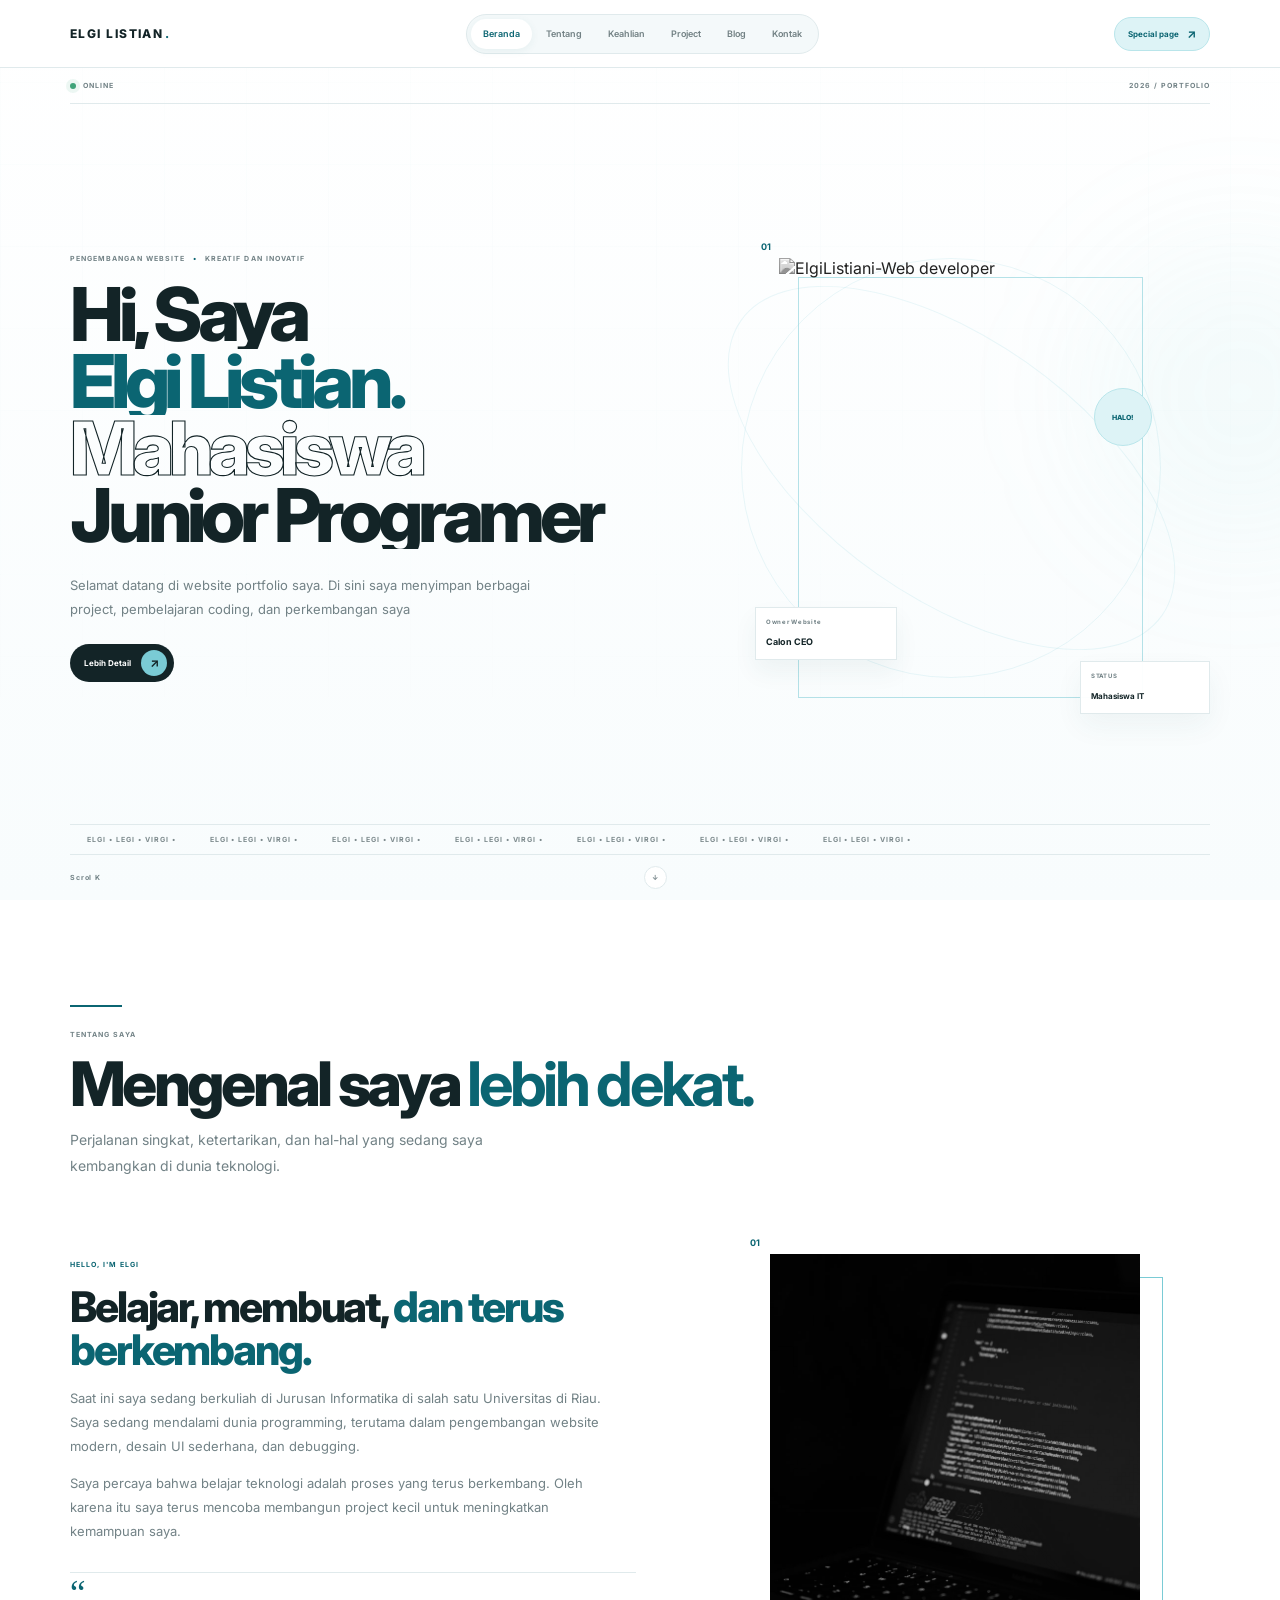
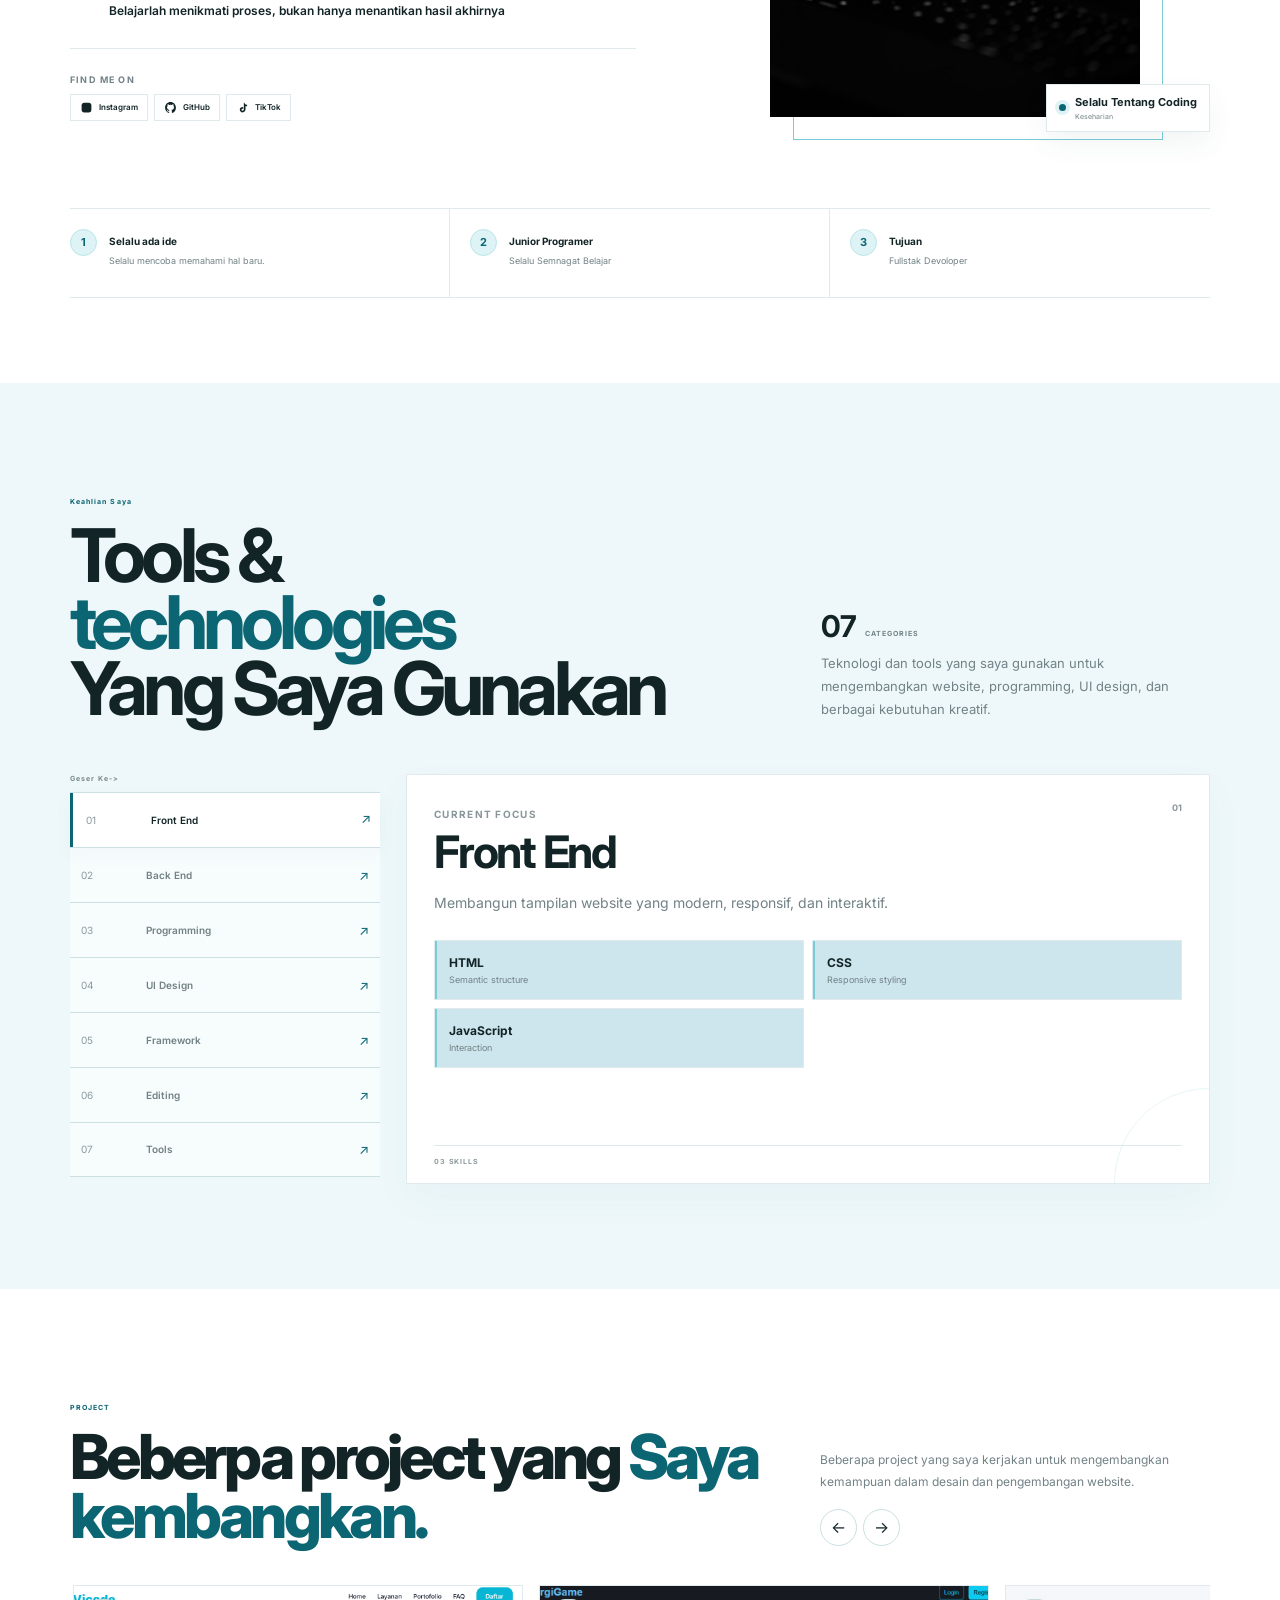
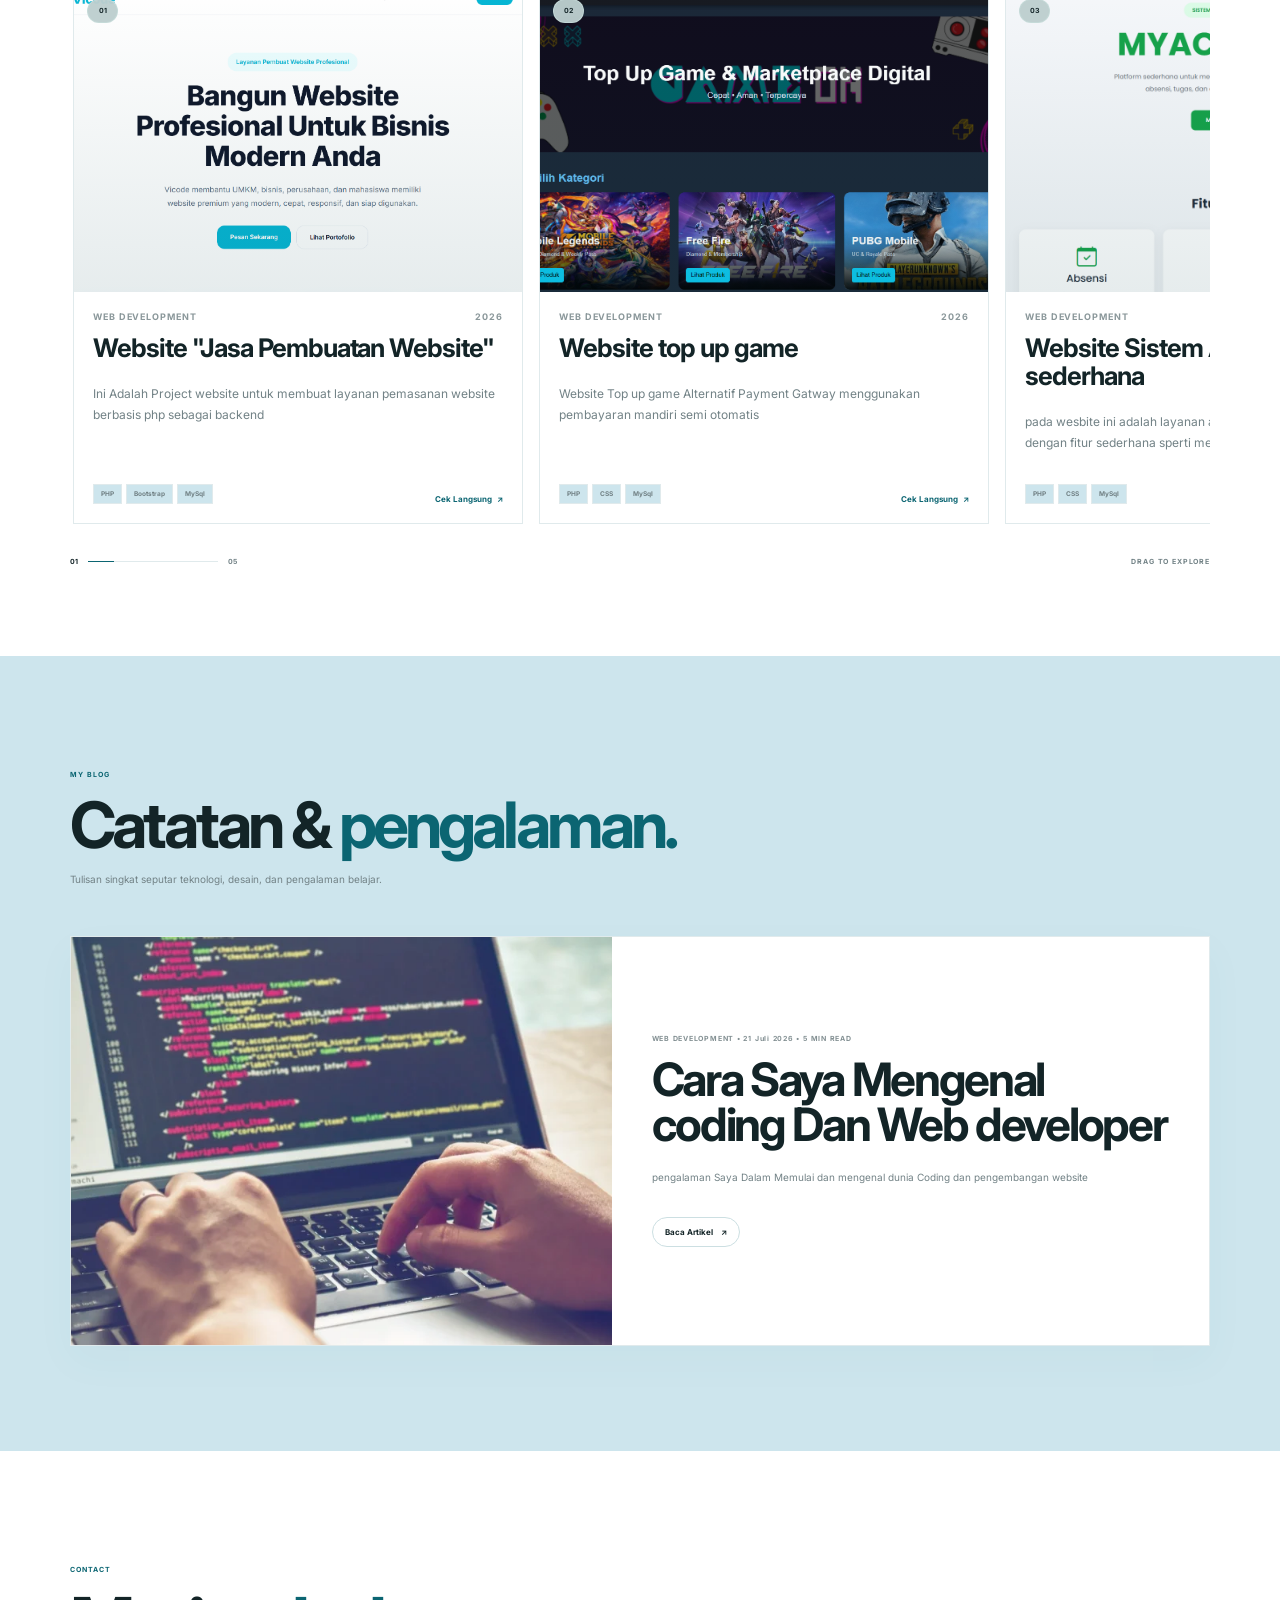
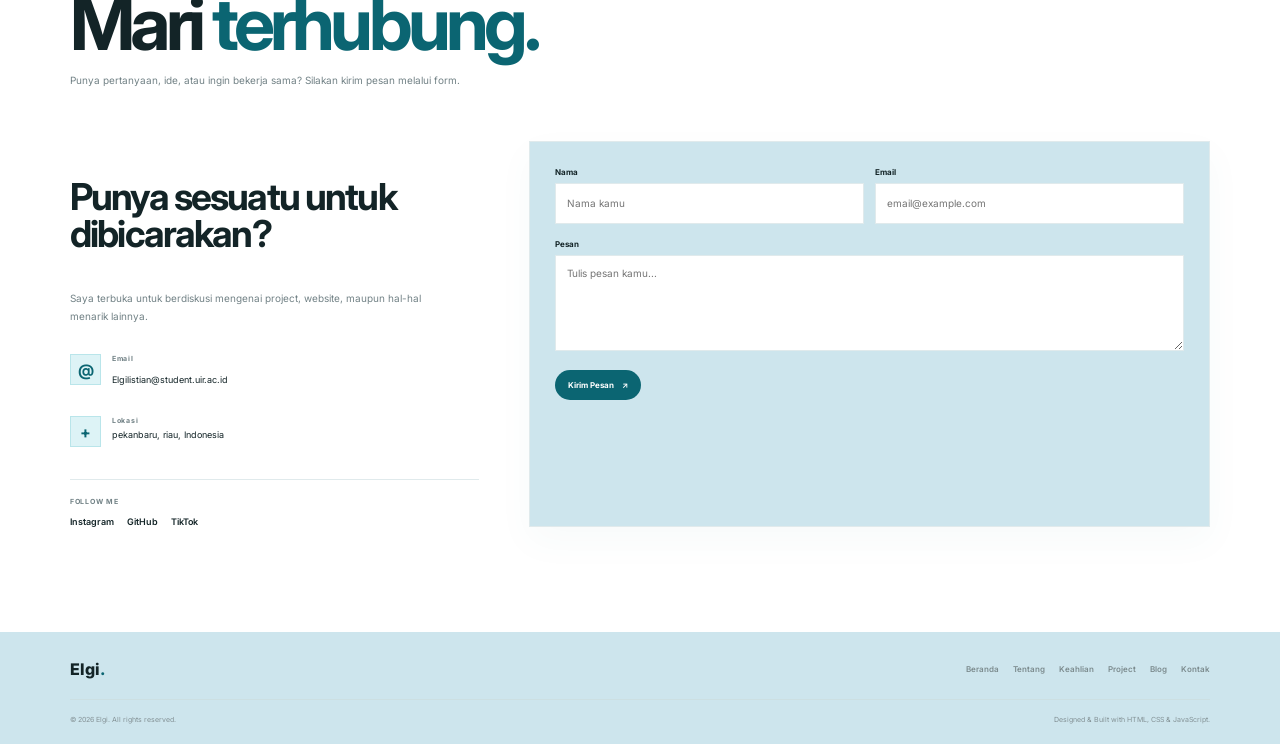
==== commit 238ebf2c: "Update index.html" ====
--- a/index.html
+++ b/index.html
@@ -5,7 +5,7 @@
     <meta charset="UTF-8">
     <meta name="viewport" content="width=device-width, initial-scale=1.0">
     <title>Elgi Listiani — Portofolio Website dan Project</title>
-    <link rel="icon" type="image/png" href="assets/Main.png">
+    <link rel="icon" type="image/png" href="favicon.png">
     <meta name="description"
         content="Portfolio Elgi Listian, mahasiswa Teknik Informatika dan Junior Web Developer dari Riau. Lihat project website, keahlian, pengalaman belajar coding, dan berbagai karya yang saya kembangkan.">
 
@@ -366,7 +366,7 @@
 
                             <div class="hero-image-border"></div>
 
-                            <img src="assets/foto Elgi Listiani.png" alt="Elgi" class="hero-new-image">
+                            <img src="Elgilistiani.png" alt="ElgiListiani-Web developer" class="hero-new-image">
 
 
                             <div class="hero-image-label">
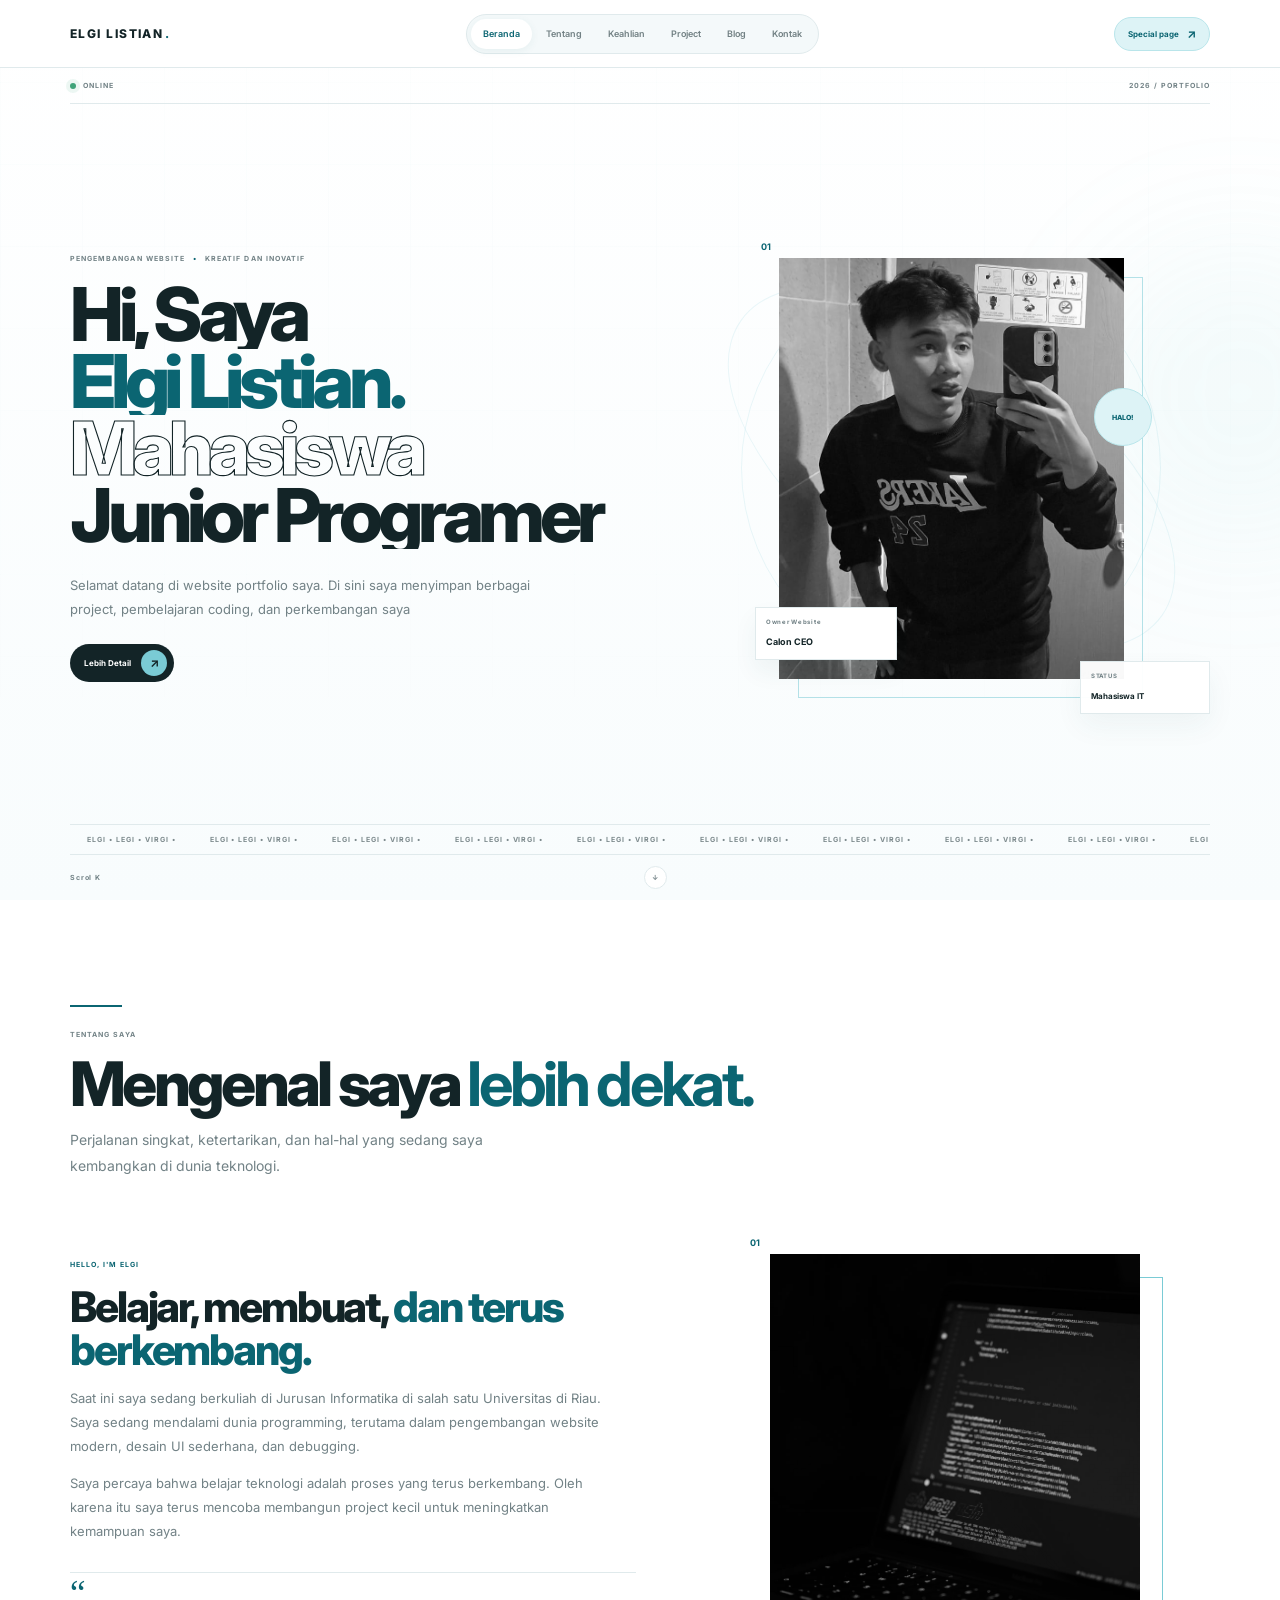
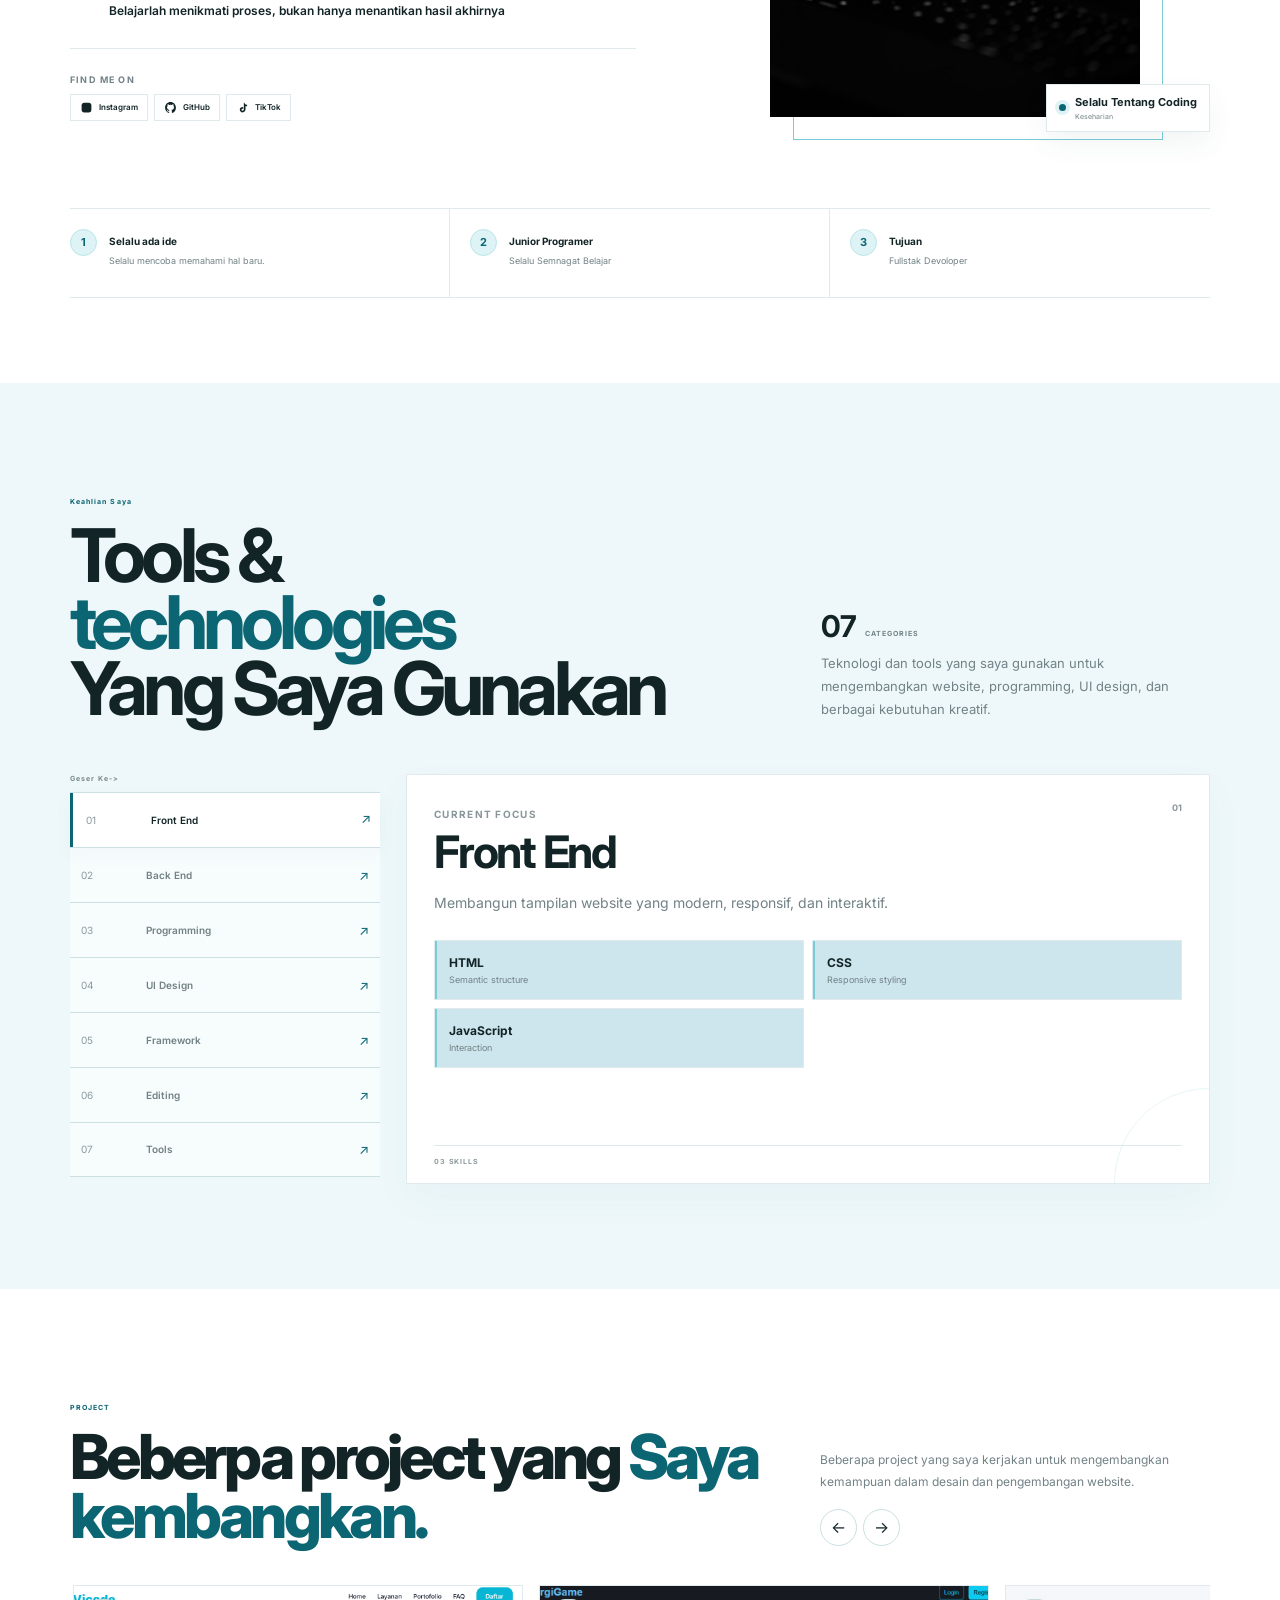
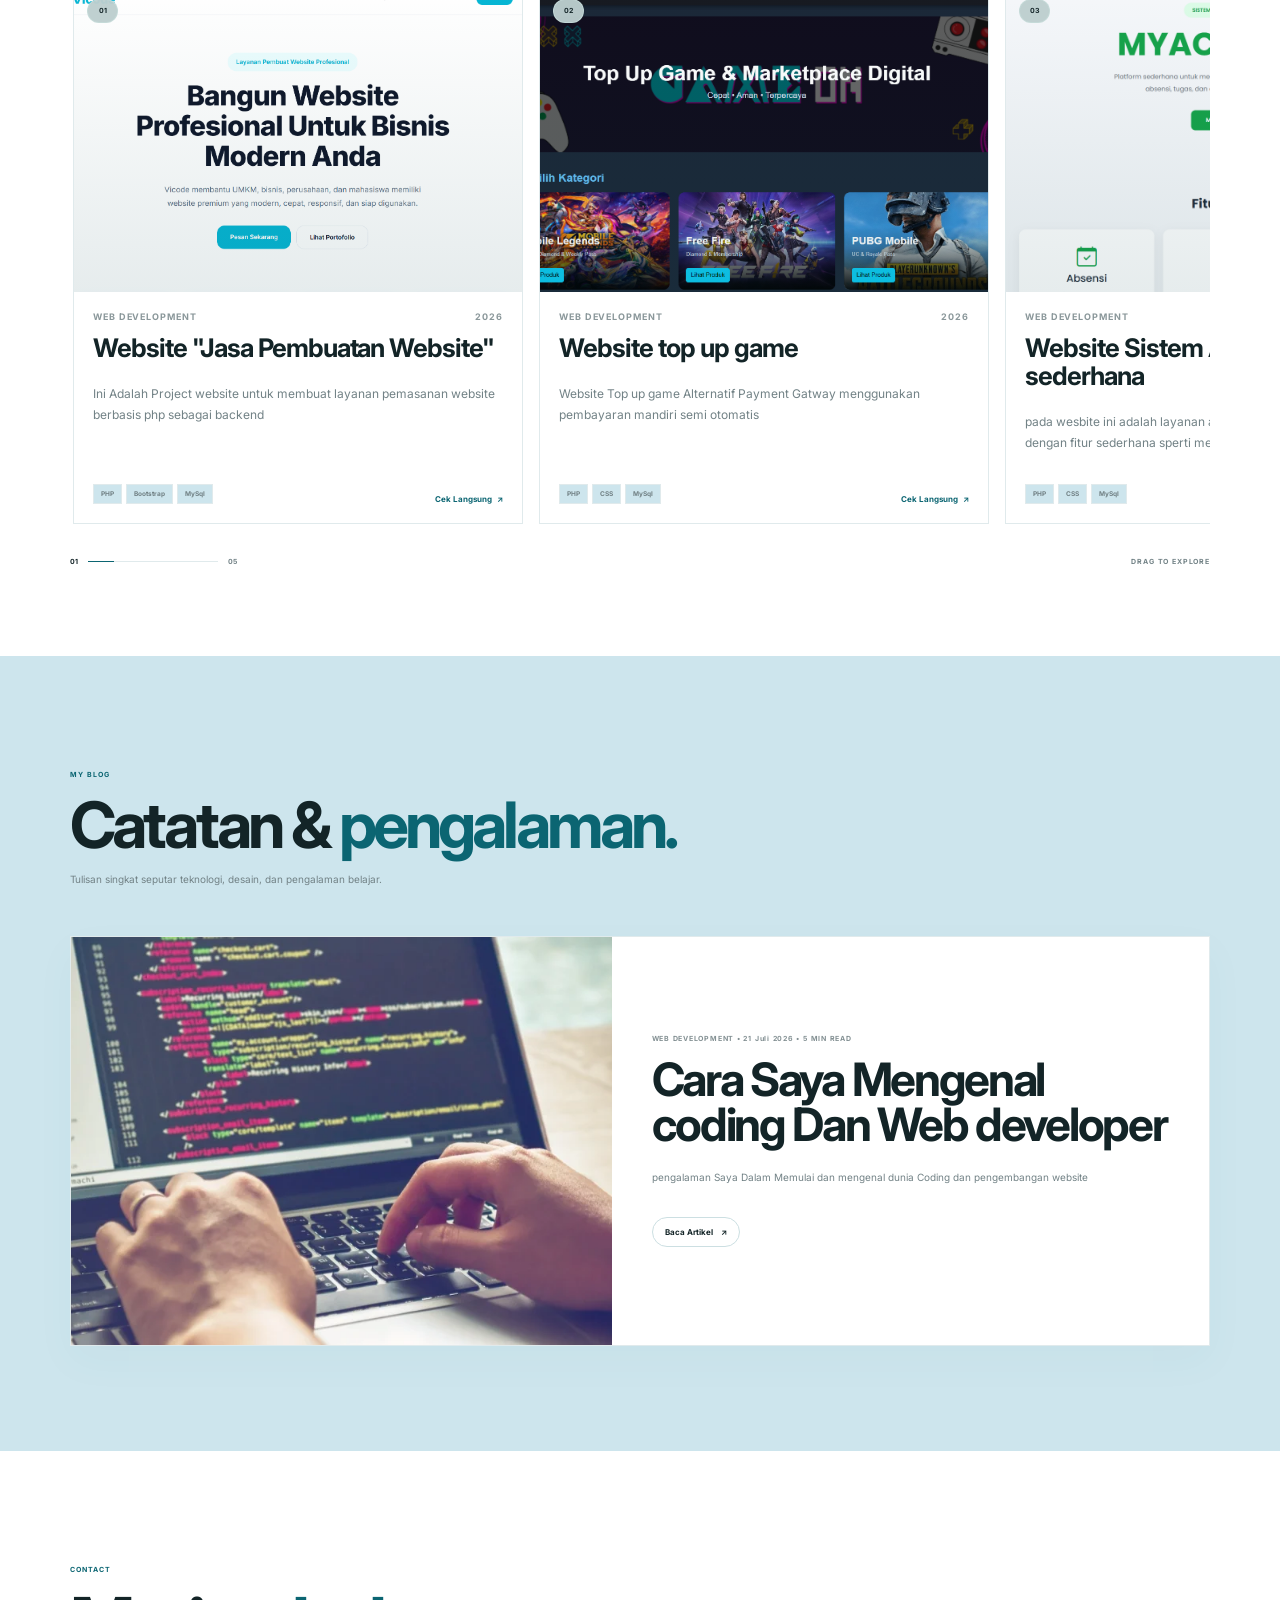
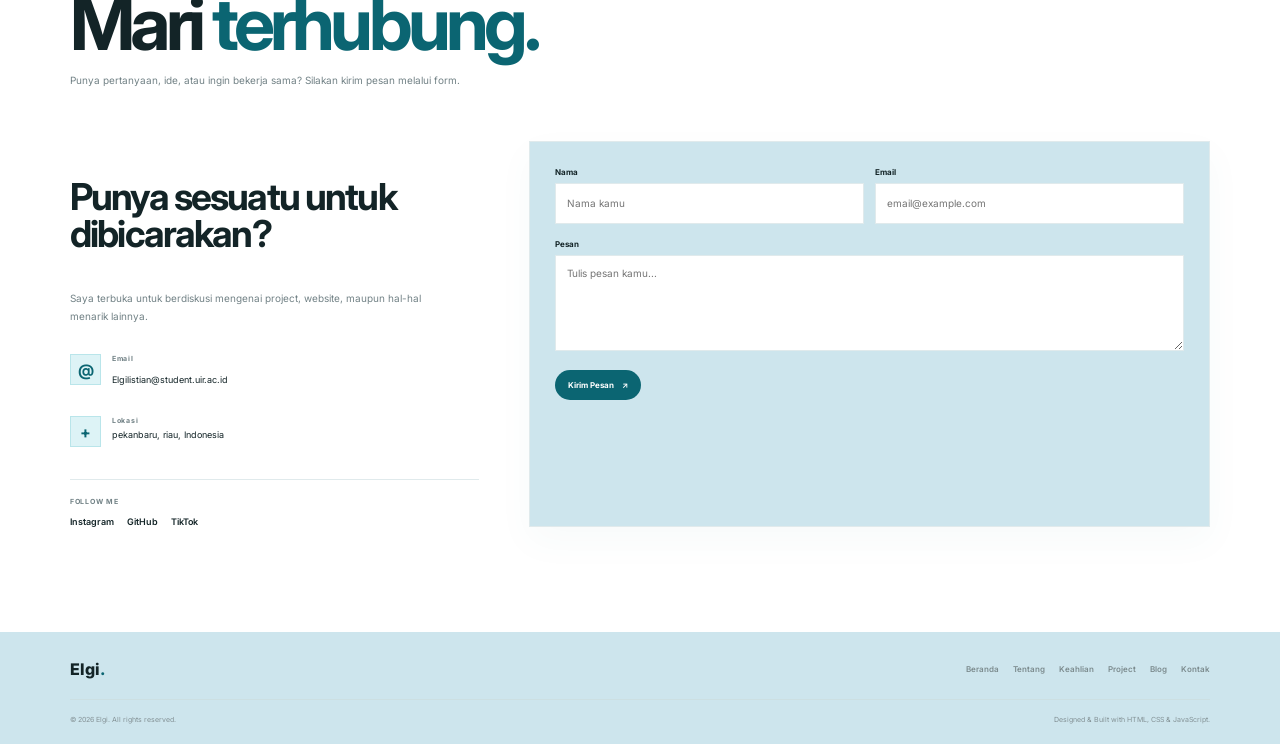
==== commit 3b8f1c4b: "Update index.html" ====
--- a/index.html
+++ b/index.html
@@ -431,6 +431,15 @@
                         <span>
                             ELGI • LEGI • VIRGI •
                         </span>
+                        <span>
+                            ELGI • LEGI • VIRGI •
+                        </span>
+                        <span>
+                            ELGI • LEGI • VIRGI •
+                        </span>
+                        <span>
+                            ELGI • LEGI • VIRGI •
+                        </span>
                     </div>
 
                 </div>
@@ -540,7 +549,7 @@
                             <div class="social-links">
 
                                 <!-- Instagram -->
-                                <a href="https://instagram.com/@legiiiii_" target="_blank"
+                                <a href="https://www.instagram.com/legiiiii_/" target="_blank"
                                     rel="noopener noreferrer" class="social-link instagram" aria-label="Instagram">
                                     <svg viewBox="0 0 24 24" aria-hidden="true">
                                         <rect x="3" y="3" width="18" height="18" rx="5"></rect>
